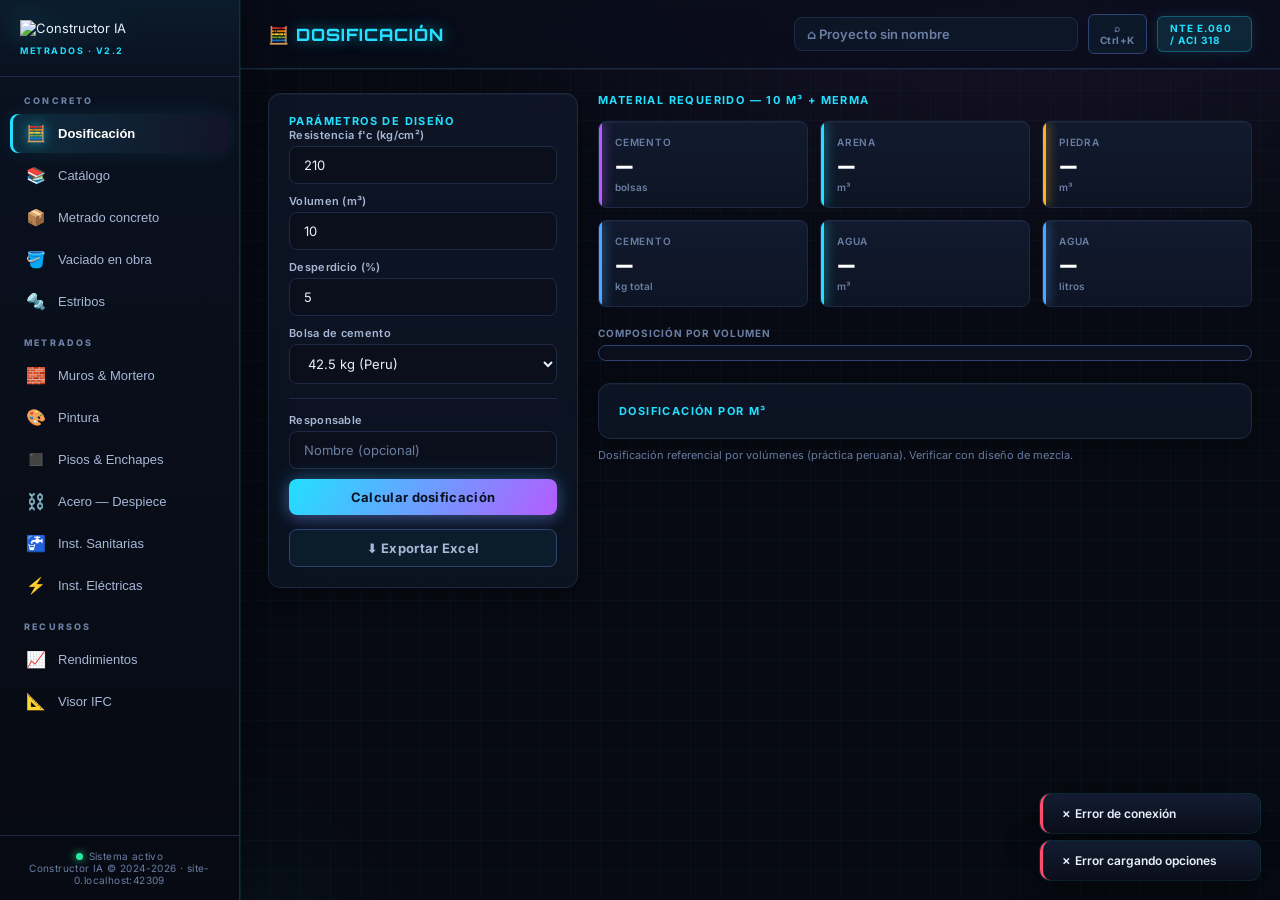
==== web_app/templates/index.html @ 7e5cc639 "Corrige excavacion y estribos: los dos errores numericos mas grandes Auditoria de las secciones cont" ====
<!doctype html>
<html lang="es">
<head>
<meta charset="utf-8">
<meta name="viewport" content="width=device-width,initial-scale=1">
<title>Metrados · Constructor IA</title>
<link rel="icon" type="image/png" href="/static/brand/logo-mark.png">
<link rel="preconnect" href="https://fonts.googleapis.com">
<link rel="preconnect" href="https://fonts.gstatic.com" crossorigin>
<link href="https://fonts.googleapis.com/css2?family=Inter:wght@400;500;600;700;800;900&family=Orbitron:wght@600;700;800;900&family=Rajdhani:wght@600;700&display=swap" rel="stylesheet">
<style>
*,*::before,*::after{box-sizing:border-box;margin:0;padding:0}
:root{
  --bg:#070A12;--bg2:#0B0F1C;--bg3:#111827;--bg4:#182135;
  --surface:#0D1424;--surface2:#111A2E;--surface3:#182339;
  --border:#1E2A45;--border2:#2E4470;
  --text:#E9F0FB;--text2:#A7B8D6;--text3:#6B7EA3;
  --violet:#B45CFF;--violet2:#CE93FF;--violet-dim:rgba(180,92,255,.12);
  --cyan:#22E0FF;--cyan-dim:rgba(34,224,255,.12);
  --amber:#FFB020;--amber-dim:rgba(255,176,32,.12);
  --blue:#4DA6FF;--blue-dim:rgba(77,166,255,.12);
  --red:#FF4D6D;--red-dim:rgba(255,77,109,.12);
  --green:#2BE8A0;--green-dim:rgba(43,232,160,.12);
  --orange:#FF8A3D;--orange-dim:rgba(255,138,61,.12);
  --neon:0 0 18px rgba(34,224,255,.35);
  --glow:0 0 40px rgba(180,92,255,.15);
  --radius:12px;--radius-sm:8px;
  --tech:'Orbitron','Rajdhani','Inter',sans-serif;
  font-family:'Inter',system-ui,-apple-system,sans-serif;font-size:13px;
}
html{scroll-behavior:smooth}
body{
  background:
    linear-gradient(rgba(34,224,255,.028) 1px,transparent 1px) 0 0/30px 30px,
    linear-gradient(90deg,rgba(34,224,255,.028) 1px,transparent 1px) 0 0/30px 30px,
    radial-gradient(1200px 620px at 82% -12%,rgba(180,92,255,.13),transparent 60%),
    radial-gradient(1000px 560px at -12% 112%,rgba(34,224,255,.10),transparent 60%),
    #070A12;
  color:var(--text);min-height:100vh;overflow-x:hidden;
}

/* ── App shell ─── */
.app{display:flex;min-height:100vh}

/* ── Sidebar ─── */
.sidebar{
  width:240px;background:linear-gradient(180deg,#0A1120 0%,#070A12 100%);
  border-right:1px solid var(--border);
  box-shadow:1px 0 0 rgba(34,224,255,.08), 8px 0 40px rgba(0,0,0,.4);
  display:flex;flex-direction:column;position:fixed;top:0;left:0;bottom:0;z-index:50;
  transition:transform .3s;
}
.sidebar .brand{
  padding:20px;border-bottom:1px solid var(--border);
  background:linear-gradient(180deg,rgba(34,224,255,.05),transparent);
}
.sidebar .brand-logo{
  width:100%;max-width:196px;display:block;margin-bottom:9px;
  filter:drop-shadow(0 0 14px rgba(34,224,255,.35));
}
.sidebar .brand p{font-size:9px;color:var(--cyan);margin-top:2px;letter-spacing:1.5px;text-transform:uppercase;font-weight:700}
.sidebar nav{flex:1;padding:14px 10px;display:flex;flex-direction:column;gap:3px;overflow-y:auto}
.sidebar nav button{
  display:flex;align-items:center;gap:10px;width:100%;padding:10px 14px;
  border:none;background:none;border-radius:var(--radius-sm);cursor:pointer;
  font-size:13px;font-weight:500;color:var(--text2);text-align:left;
  transition:all .18s ease;position:relative;
}
.sidebar nav button .ico{font-size:16px;width:24px;text-align:center;flex-shrink:0}
.sidebar nav button:hover{background:rgba(34,224,255,.06);color:var(--text)}
.sidebar nav button.active{
  background:linear-gradient(90deg,rgba(34,224,255,.14),rgba(180,92,255,.05));
  color:#fff;font-weight:700;
  box-shadow:inset 3px 0 0 var(--cyan), 0 0 22px rgba(34,224,255,.10);
}
.sidebar nav button.active .ico{filter:drop-shadow(0 0 6px rgba(34,224,255,.8))}
.sidebar .sb-foot{
  padding:14px 16px;border-top:1px solid var(--border);
  font-size:10px;color:var(--text3);text-align:center;letter-spacing:.4px;
}

/* ── Mobile hamburger ─── */
.hamburger{
  display:none;position:fixed;top:12px;left:12px;z-index:60;
  width:40px;height:40px;border-radius:10px;background:var(--surface2);
  border:1px solid var(--border2);cursor:pointer;
  align-items:center;justify-content:center;font-size:18px;color:var(--cyan);
  box-shadow:0 0 14px rgba(34,224,255,.2);
}
.overlay{display:none;position:fixed;inset:0;background:rgba(3,6,14,.6);z-index:45}
@media(max-width:860px){
  .sidebar{transform:translateX(-100%)}
  .sidebar.open{transform:translateX(0)}
  .hamburger{display:flex}
  .overlay.open{display:block}
  .content{margin-left:0!important}
}

/* ── Content area ─── */
.content{margin-left:240px;flex:1;min-height:100vh}
.topbar{
  position:sticky;top:0;z-index:40;
  background:rgba(9,13,24,.72);backdrop-filter:blur(18px) saturate(160%);
  border-bottom:1px solid var(--border);
  box-shadow:0 1px 0 rgba(34,224,255,.08);
  padding:14px 28px;display:flex;align-items:center;justify-content:space-between;
}
.topbar h1{font-family:var(--tech);font-size:17px;font-weight:800;letter-spacing:1px;color:#fff;text-transform:uppercase}
.topbar h1 span{color:var(--cyan);text-shadow:0 0 14px rgba(34,224,255,.5)}
.topbar .tag{
  font-size:10px;background:var(--cyan-dim);
  color:var(--cyan);border:1px solid rgba(34,224,255,.3);
  padding:5px 12px;border-radius:6px;font-weight:700;letter-spacing:1px;text-transform:uppercase;
  box-shadow:0 0 14px rgba(34,224,255,.12);
}
.page{padding:24px 28px;max-width:1320px}
@media(max-width:860px){.page{padding:16px 14px}.topbar{padding:14px 16px 14px 56px}}

/* ── Tab panels ─── */
.panel{display:none;animation:fadeIn .25s ease}
.panel.active{display:block}
@keyframes fadeIn{from{opacity:0;transform:translateY(6px)}to{opacity:1;transform:none}}

/* ── Cards ─── */
.card{
  background:linear-gradient(180deg,rgba(19,29,51,.55),rgba(13,20,36,.8));
  border:1px solid var(--border);
  border-radius:var(--radius);padding:20px;
  transition:border-color .25s,box-shadow .25s,transform .2s;
  position:relative;backdrop-filter:blur(6px);
  box-shadow:0 2px 22px rgba(0,0,0,.35),inset 0 1px 0 rgba(255,255,255,.03);
}
.card:hover{border-color:var(--border2);box-shadow:0 6px 30px rgba(0,0,0,.45),0 0 0 1px rgba(34,224,255,.14),0 0 34px rgba(34,224,255,.06)}
.card+.card{margin-top:14px}
.card-head{
  display:flex;align-items:center;justify-content:space-between;
  margin-bottom:14px;
}
.card-title{font-size:11px;font-weight:700;color:var(--cyan);letter-spacing:1.4px;text-transform:uppercase}
.mini-lbl{font-size:10px;font-weight:700;color:var(--text3);letter-spacing:1px;text-transform:uppercase;margin-bottom:6px}
/* ── Catálogo ── */
.cat-group-title{font-family:var(--tech);font-size:12px;font-weight:700;color:var(--violet2);text-transform:uppercase;letter-spacing:1.5px;margin:22px 0 10px;padding-bottom:7px;border-bottom:1px solid var(--border)}
.cat-row{display:grid;grid-template-columns:repeat(auto-fill,minmax(158px,1fr));gap:12px}
.cat-card{background:var(--surface2);border:1px solid var(--border);border-radius:var(--radius-sm);padding:8px;cursor:pointer;transition:border-color .18s,box-shadow .18s,transform .18s}
.cat-card:hover{border-color:var(--cyan);box-shadow:0 0 0 1px rgba(34,224,255,.3),0 8px 24px rgba(34,224,255,.12);transform:translateY(-3px)}
.cat-cv{width:100%;aspect-ratio:200/150;background:#EDF3FC;border:1px solid var(--border2);border-radius:6px;display:block}
.cat-name{font-size:11px;font-weight:700;color:var(--text);text-align:center;margin-top:7px;line-height:1.3}
.card-accent{border-left:3px solid var(--cyan);padding-left:22px}
/* ── Galería de ladrillos ── */
.brick-card{background:var(--surface2);border:1px solid var(--border);border-radius:var(--radius-sm);padding:10px;text-align:center;transition:border-color .18s,box-shadow .18s,transform .18s}
.brick-card:hover{border-color:var(--amber);box-shadow:0 0 0 1px rgba(255,176,32,.3),0 8px 22px rgba(255,176,32,.12);transform:translateY(-3px)}
.brick-img{background:radial-gradient(circle at 50% 38%,#12203C,#0A1120);border:1px solid var(--border2);border-radius:6px;padding:10px}
.brick-n{font-size:12px;font-weight:700;color:var(--text);margin-top:9px;line-height:1.25}
.brick-d{font-family:var(--tech);font-size:11px;color:var(--cyan);margin-top:3px;letter-spacing:.5px}
.brick-u{font-size:10px;color:var(--text3);margin-top:3px;text-transform:uppercase;letter-spacing:.6px}

/* ── Grid ─── */
.g{display:grid;gap:12px}
.g2{grid-template-columns:repeat(2,1fr)}
.g3{grid-template-columns:repeat(3,1fr)}
.g4{grid-template-columns:repeat(4,1fr)}
.g5{grid-template-columns:repeat(5,1fr)}
@media(max-width:700px){.g2,.g3,.g4,.g5{grid-template-columns:1fr}}
@media(min-width:701px) and (max-width:1000px){.g3,.g4,.g5{grid-template-columns:repeat(2,1fr)}}

/* ── Cols ─── */
.cols{display:flex;gap:20px;align-items:flex-start}
.col-side{width:310px;flex-shrink:0}
.col-main{flex:1;min-width:0}
@media(max-width:860px){.cols{flex-direction:column}.col-side{width:100%}}

/* ── Metric tile ─── */
.metric{
  background:linear-gradient(180deg,var(--surface2),var(--surface));
  border:1px solid var(--border);
  border-radius:var(--radius-sm);padding:14px 16px;
  position:relative;overflow:hidden;transition:transform .15s,box-shadow .2s;
  box-shadow:inset 0 1px 0 rgba(255,255,255,.03);
}
.metric:hover{transform:translateY(-1px);box-shadow:0 6px 18px rgba(0,0,0,.35),0 0 0 1px rgba(34,224,255,.14)}
.metric::before{
  content:'';position:absolute;top:0;left:0;bottom:0;width:3px;
  background:var(--violet);box-shadow:0 0 12px var(--violet);
}
.metric.cy::before{background:var(--cyan);box-shadow:0 0 12px var(--cyan)}
.metric.am::before{background:var(--amber);box-shadow:0 0 12px var(--amber)}
.metric.bl::before{background:var(--blue);box-shadow:0 0 12px var(--blue)}
.metric.gn::before{background:var(--green);box-shadow:0 0 12px var(--green)}
.metric.rd::before{background:var(--red);box-shadow:0 0 12px var(--red)}
.metric.or::before{background:var(--orange);box-shadow:0 0 12px var(--orange)}
.metric-lbl{font-size:10px;color:var(--text3);font-weight:600;margin-bottom:6px;text-transform:uppercase;letter-spacing:.8px}
.metric-val{font-family:var(--tech);font-size:23px;font-weight:700;color:#fff;line-height:1;letter-spacing:.5px}
.metric-unit{font-size:10px;color:var(--text3);margin-top:4px;font-weight:600}

/* ── Forms ─── */
label{display:block;font-size:11px;color:var(--text2);margin-bottom:4px;font-weight:600;letter-spacing:.3px}
input[type=number],input[type=text],select{
  width:100%;padding:10px 14px;
  background:var(--bg2);border:1px solid var(--border);border-radius:var(--radius-sm);
  color:var(--text);font-size:13px;font-family:inherit;outline:none;
  transition:border-color .2s,box-shadow .2s;
}
input:focus,select:focus{border-color:var(--cyan);box-shadow:0 0 0 3px var(--cyan-dim),0 0 18px rgba(34,224,255,.12)}
input::placeholder{color:var(--text3)}
select{cursor:pointer}
select option{background:#0B0F1C;color:var(--text)}
.frow{margin-bottom:10px}
.hr{border:none;border-top:1px solid var(--border);margin:14px 0}

/* ── Buttons ─── */
.btn{
  display:inline-flex;align-items:center;justify-content:center;gap:7px;
  padding:10px 18px;border-radius:var(--radius-sm);font-size:13px;font-weight:700;
  font-family:inherit;cursor:pointer;border:none;transition:all .2s;letter-spacing:.3px;
}
.btn-v{background:linear-gradient(120deg,#22E0FF 0%,#B45CFF 100%);color:#08111F;box-shadow:0 0 20px rgba(34,224,255,.3),0 4px 14px rgba(180,92,255,.25)}
.btn-v:hover{transform:translateY(-1px);box-shadow:0 0 28px rgba(34,224,255,.5),0 6px 20px rgba(180,92,255,.4)}
.btn-v:active{transform:translateY(0)}
.btn-o{background:rgba(34,224,255,.05);color:var(--text2);border:1px solid var(--border2)}
.btn-o:hover{border-color:var(--cyan);color:var(--cyan);box-shadow:0 0 16px rgba(34,224,255,.18)}
.btn-g{background:linear-gradient(120deg,#2BE8A0 0%,#12B37A 100%);color:#04120C;box-shadow:0 0 18px rgba(43,232,160,.28)}
.btn-cy{background:linear-gradient(120deg,#22E0FF 0%,#1699C4 100%);color:#04121A;box-shadow:0 0 18px rgba(34,224,255,.3)}
.btn-cy:hover{transform:translateY(-1px);box-shadow:0 0 26px rgba(34,224,255,.5)}
.btn-fw{width:100%}
.btn-sm{padding:7px 14px;font-size:12px}

/* ── Table ─── */
table{width:100%;border-collapse:separate;border-spacing:0}
th{
  background:linear-gradient(180deg,rgba(34,224,255,.08),rgba(34,224,255,.02));
  color:var(--cyan);padding:10px 14px;text-align:left;
  font-size:10px;font-weight:700;letter-spacing:1px;text-transform:uppercase;
  border-bottom:1px solid rgba(34,224,255,.28);
}
th:first-child{border-radius:var(--radius-sm) 0 0 0}
th:last-child{border-radius:0 var(--radius-sm) 0 0}
td{padding:9px 14px;border-bottom:1px solid var(--border);font-size:13px;color:var(--text2)}
tr:hover td{background:rgba(34,224,255,.05)}
tr:nth-child(even) td{background:rgba(255,255,255,.015)}
tr:nth-child(even):hover td{background:rgba(34,224,255,.06)}
td.n{text-align:right;font-variant-numeric:tabular-nums;font-weight:700;color:var(--text)}

/* ── Hero total ─── */
.hero{
  background:linear-gradient(120deg,#141B3A 0%,#3A1E7A 45%,#0E3A55 100%);
  border:1px solid rgba(34,224,255,.25);
  border-radius:var(--radius);padding:22px 26px;color:#fff;
  box-shadow:0 0 40px rgba(34,224,255,.12),0 8px 30px rgba(0,0,0,.4);
  position:relative;overflow:hidden;
}
.hero::before{
  content:'';position:absolute;inset:0;
  background:
    linear-gradient(rgba(34,224,255,.05) 1px,transparent 1px) 0 0/22px 22px,
    linear-gradient(90deg,rgba(34,224,255,.05) 1px,transparent 1px) 0 0/22px 22px;
  pointer-events:none;
}
.hero::after{
  content:'';position:absolute;top:-40%;right:-8%;width:200px;height:200px;
  background:radial-gradient(circle,rgba(34,224,255,.22),transparent 60%);
  border-radius:50%;
}
.hero-lbl{font-size:11px;color:var(--cyan);font-weight:700;text-transform:uppercase;letter-spacing:1.2px}
.hero-val{font-family:var(--tech);font-size:30px;font-weight:800;margin-top:6px;letter-spacing:.5px;text-shadow:0 0 20px rgba(34,224,255,.4)}
.hero-sub{font-size:12px;opacity:.7;margin-top:4px;font-weight:500}

/* ── IFC ─── */
#ifc-drop{
  border:2px dashed var(--border2);border-radius:var(--radius);
  background:rgba(34,224,255,.03);text-align:center;padding:48px 24px;
  cursor:pointer;transition:all .25s;color:var(--text3);
}
#ifc-drop:hover,#ifc-drop.drag-over{border-color:var(--cyan);background:var(--cyan-dim);color:var(--cyan);box-shadow:inset 0 0 30px rgba(34,224,255,.08)}
#ifc-drop input{display:none}
#ifc-wrap{
  position:relative;background:#0A1120;border-radius:var(--radius);overflow:hidden;
  height:520px;display:none;border:1px solid var(--border2);box-shadow:inset 0 0 60px rgba(34,224,255,.05)}
#ifc-wrap canvas{width:100%!important;height:100%!important;display:block}
#ifc-bar{position:absolute;bottom:0;left:0;right:0;height:3px;background:var(--border)}
#ifc-bar-fill{height:100%;background:var(--cyan);box-shadow:0 0 12px var(--cyan);width:0;transition:width .3s}
#ifc-hud{
  position:absolute;top:12px;left:12px;background:rgba(9,13,24,.85);
  color:var(--cyan);font-size:11px;border-radius:var(--radius-sm);
  padding:7px 14px;backdrop-filter:blur(8px);border:1px solid var(--border2);
  display:none;font-weight:600;
}

/* ── 3D Viewer ─── */
#v3d{
  position:relative;background:#0A1120;border-radius:var(--radius-sm);overflow:hidden;
  height:280px;border:1px solid var(--border2);box-shadow:inset 0 0 50px rgba(34,224,255,.05);
}
#v3d canvas{width:100%!important;height:100%!important;display:block}
#v3d .v3d-msg{
  position:absolute;inset:0;display:flex;align-items:center;justify-content:center;
  color:var(--cyan);font-size:12px;font-weight:600;letter-spacing:.5px;
  background:rgba(10,17,32,.8);backdrop-filter:blur(4px);
}

/* ── Stirrup diagram ─── */
#est-cv{display:block;width:100%;border-radius:var(--radius-sm);background:#EDF3FC;border:1px solid var(--border2)}

/* ── Toast ─── */
#toasts{position:fixed;bottom:20px;right:20px;z-index:999;display:flex;flex-direction:column;gap:8px;pointer-events:none}
.toast{
  background:linear-gradient(180deg,rgba(19,29,51,.96),rgba(11,15,28,.98));
  backdrop-filter:blur(12px);
  color:var(--text);border-radius:10px;padding:12px 18px;
  font-size:12px;font-weight:600;box-shadow:0 8px 32px rgba(0,0,0,.5),0 0 0 1px rgba(34,224,255,.18);
  display:flex;align-items:center;gap:8px;min-width:220px;max-width:360px;
  border-left:3px solid var(--cyan);pointer-events:auto;
  animation:toastIn .3s cubic-bezier(.34,1.56,.64,1);
}
.toast.err{border-left-color:var(--red)}
@keyframes toastIn{from{opacity:0;transform:translateY(16px) scale(.92)}to{opacity:1;transform:none}}

/* ── Misc ─── */
.mt{margin-top:14px}
.mt2{margin-top:20px}
.note{font-size:11px;color:var(--text3);line-height:1.6;margin-top:8px}
.tag{display:inline-block;padding:3px 9px;border-radius:6px;font-size:10px;font-weight:700;letter-spacing:.3px}
.tag-v{background:var(--violet-dim);color:var(--violet2)}
.tag-c{background:var(--cyan-dim);color:var(--cyan)}
.del-btn{background:none;border:none;cursor:pointer;color:var(--red);font-size:14px;padding:2px 6px;border-radius:5px}
.del-btn:hover{background:var(--red-dim)}

/* ── PRO v3 ─────────────────────────────── */
::selection{background:rgba(34,224,255,.35);color:#fff}
::-webkit-scrollbar{width:10px;height:10px}
::-webkit-scrollbar-track{background:#0A0F1C}
::-webkit-scrollbar-thumb{background:#1E2A45;border-radius:6px;border:2px solid #0A0F1C}
::-webkit-scrollbar-thumb:hover{background:#2E4470}
.top-right{display:flex;align-items:center;gap:10px}
.proj-input{width:200px;background:rgba(34,224,255,.04)!important;border:1px solid var(--border)!important;font-weight:600;padding:8px 12px!important}
.kbd-hint{background:rgba(34,224,255,.05);border:1px solid var(--border2);color:var(--text3);font-size:10px;font-weight:700;padding:7px 11px;border-radius:6px;cursor:pointer;letter-spacing:.5px;font-family:inherit;transition:all .15s}
.kbd-hint:hover{color:var(--cyan);border-color:var(--cyan);box-shadow:0 0 12px rgba(34,224,255,.2)}
@media(max-width:860px){.proj-input,.kbd-hint{display:none}}
.led{display:inline-block;width:7px;height:7px;border-radius:50%;background:var(--green);box-shadow:0 0 9px var(--green);margin-right:6px;animation:ledp 2.2s infinite}
.nav-g{font-size:9px;font-weight:800;letter-spacing:2.2px;color:var(--text3);text-transform:uppercase;padding:13px 14px 5px;user-select:none}
.nav-g:first-child{padding-top:4px}
.ren-chips{display:flex;gap:7px;flex-wrap:wrap;margin:10px 0}
.chip{padding:5px 12px;border-radius:99px;border:1px solid var(--border2);background:rgba(34,224,255,.04);color:var(--text2);font-size:11px;font-weight:700;cursor:pointer;transition:all .15s}
.chip:hover{border-color:var(--cyan);color:var(--cyan)}
.chip.on{background:var(--cyan-dim);border-color:var(--cyan);color:var(--cyan);box-shadow:0 0 12px rgba(34,224,255,.15)}
.ace-tbl input,.ace-tbl select{padding:6px 8px!important;font-size:12px}
.ace-tbl td{padding:5px 6px}
@keyframes ledp{0%,100%{opacity:1}50%{opacity:.3}}
.row-act{display:flex;gap:1px;justify-content:flex-end}
.act-btn{background:none;border:none;cursor:pointer;font-size:12px;color:var(--text3);padding:2px 6px;border-radius:5px;font-family:inherit}
.act-btn:hover{color:var(--cyan);background:var(--cyan-dim)}
.act-btn.danger:hover{color:var(--red);background:var(--red-dim)}
.mixbar{display:flex;height:16px;border-radius:8px;overflow:hidden;border:1px solid var(--border2);background:var(--bg2)}
.mixbar>div{transition:width .9s cubic-bezier(.4,0,.2,1);box-shadow:inset 0 -6px 12px rgba(0,0,0,.25)}
.mixleg{display:flex;gap:16px;margin-top:8px;font-size:10px;color:var(--text3);flex-wrap:wrap}
.mixleg b{color:var(--text)}
.mixleg .sw{display:inline-block;width:9px;height:9px;border-radius:2px;margin-right:5px;vertical-align:-1px}
/* palette + modal */
.pal-bg{display:none;position:fixed;inset:0;background:rgba(3,6,14,.68);backdrop-filter:blur(7px);z-index:1000}
.pal-bg.open{display:block}
.pal{width:min(560px,92vw);margin:13vh auto 0;background:linear-gradient(180deg,#101A30,#0B0F1C);border:1px solid rgba(34,224,255,.35);border-radius:14px;box-shadow:0 0 70px rgba(34,224,255,.2),0 30px 80px rgba(0,0,0,.65);overflow:hidden;animation:palIn .18s ease}
@keyframes palIn{from{opacity:0;transform:translateY(-10px) scale(.98)}to{opacity:1;transform:none}}
.pal input{border:none!important;background:transparent!important;padding:16px 18px!important;font-size:14px;box-shadow:none!important;border-bottom:1px solid var(--border)!important;border-radius:0!important}
#pal-list{max-height:46vh;overflow-y:auto;padding:8px}
.pal-it{display:flex;align-items:center;gap:11px;padding:9px 13px;border-radius:8px;cursor:pointer;font-size:13px;color:var(--text2)}
.pal-it .pi{width:20px;text-align:center;flex-shrink:0}
.pal-it small{margin-left:auto;color:var(--text3);font-size:9px;text-transform:uppercase;letter-spacing:1px}
.pal-it.sel,.pal-it:hover{background:rgba(34,224,255,.11);color:#fff}
.modal-box{width:min(400px,90vw);margin:27vh auto 0;background:linear-gradient(180deg,#101A30,#0B0F1C);border:1px solid rgba(255,77,109,.4);border-radius:14px;padding:22px;box-shadow:0 0 50px rgba(255,77,109,.12),0 30px 80px rgba(0,0,0,.65);animation:palIn .18s ease}
/* 3D fullscreen */
#v3d.fs{position:fixed;inset:22px;z-index:990;height:auto!important;box-shadow:0 0 100px rgba(34,224,255,.28),0 0 0 100vmax rgba(3,6,14,.72)}
#v3d-close{display:none;position:absolute;top:12px;right:12px;z-index:5;background:rgba(9,13,24,.88);border:1px solid var(--border2);color:var(--cyan);width:34px;height:34px;border-radius:8px;cursor:pointer;font-size:14px}
#v3d-close:hover{border-color:var(--cyan);box-shadow:0 0 14px rgba(34,224,255,.3)}
#v3d.fs #v3d-close{display:block}
/* slider vista explosionada */
#v3d-expl{display:none;position:absolute;bottom:12px;left:50%;transform:translateX(-50%);z-index:5;
  align-items:center;gap:10px;background:rgba(8,14,26,.88);border:1px solid rgba(34,224,255,.35);
  border-radius:99px;padding:7px 16px;backdrop-filter:blur(8px);box-shadow:0 0 20px rgba(34,224,255,.12)}
#v3d.has-expl #v3d-expl{display:flex}
#v3d-expl span{font-size:10px;font-weight:700;color:var(--cyan);letter-spacing:.8px;text-transform:uppercase;white-space:nowrap}
#v3d-expl input[type=range]{width:150px;accent-color:#22E0FF;padding:0!important;background:transparent!important;border:none!important;box-shadow:none!important}
</style>
</head>
<body>
<div class="app">

<!-- ── Sidebar ─── -->
<aside class="sidebar" id="sidebar">
  <div class="brand">
    <img class="brand-logo" src="/static/brand/logo-full.png" alt="Constructor IA">
    <p>Metrados · v2.2</p>
  </div>
  <nav id="nav">
    <div class="nav-g">Concreto</div>
    <button class="active" data-tab="dos"><span class="ico">🧮</span>Dosificación</button>
    <button data-tab="cat"><span class="ico">📚</span>Catálogo</button>
    <button data-tab="met"><span class="ico">📦</span>Metrado concreto</button>
    <button data-tab="obra"><span class="ico">🪣</span>Vaciado en obra</button>
    <button data-tab="est"><span class="ico">🔩</span>Estribos</button>
    <div class="nav-g">Metrados</div>
    <button data-tab="mort"><span class="ico">🧱</span>Muros &amp; Mortero</button>
    <button data-tab="pin"><span class="ico">🎨</span>Pintura</button>
    <button data-tab="pis"><span class="ico">◼️</span>Pisos &amp; Enchapes</button>
    <button data-tab="ace"><span class="ico">⛓️</span>Acero — Despiece</button>
    <button data-tab="san"><span class="ico">🚰</span>Inst. Sanitarias</button>
    <button data-tab="ele"><span class="ico">⚡</span>Inst. Eléctricas</button>
    <div class="nav-g">Recursos</div>
    <button data-tab="ren"><span class="ico">📈</span>Rendimientos</button>
    <button data-tab="ifc"><span class="ico">📐</span>Visor IFC</button>
  </nav>
  <div class="sb-foot"><span class="led"></span>Sistema activo<br>Constructor IA &copy; 2024-2026 &middot; <span id="sb-host">&mdash;</span></div>
</aside>

<div class="overlay" id="overlay" onclick="toggleSidebar()"></div>
<button class="hamburger" id="hamburger" onclick="toggleSidebar()">☰</button>

<!-- ── Content ─── -->
<div class="content">
<div class="topbar">
  <h1>🧮 <span>Dosificación</span></h1>
  <div class="top-right">
    <input type="text" id="proj-name" class="proj-input" placeholder="⌂ Proyecto sin nombre" oninput="saveState()">
    <button class="kbd-hint" onclick="openPalette()" title="Búsqueda rápida (Ctrl+K)">⌕ Ctrl+K</button>
    <div class="tag tag-v" id="top-tag">NTE E.060 / ACI 318</div>
  </div>
</div>

<div class="page">

<!-- ═══ DOSIFICACIÓN ═══ -->
<div class="panel active" id="tab-dos">
<div class="cols">
  <div class="col-side">
    <div class="card">
      <div class="card-title">Parámetros de diseño</div>
      <div class="frow"><label>Resistencia f'c (kg/cm²)</label><input type="number" id="fc" value="210" min="100" max="400" step="5"></div>
      <div class="frow"><label>Volumen (m³)</label><input type="number" id="vol" value="10" min="0.01" step="1"></div>
      <div class="frow"><label>Desperdicio (%)</label><input type="number" id="desp" value="5" min="0" max="50" step="0.5"></div>
      <div class="frow"><label>Bolsa de cemento</label>
        <select id="bolsa"><option value="42.5">42.5 kg (Peru)</option><option value="50">50 kg</option><option value="40">40 kg</option><option value="25">25 kg</option></select>
      </div>
      <div class="hr"></div>
      <div class="frow"><label>Responsable</label><input type="text" id="resp" placeholder="Nombre (opcional)"></div>
      <button class="btn btn-v btn-fw" onclick="dosificar()">Calcular dosificación</button>
      <button class="btn btn-o btn-fw mt" onclick="exportarExcel()">⬇ Exportar Excel</button>
    </div>
  </div>
  <div class="col-main">
    <div class="card-title">Material requerido — <span id="r-vol-lbl">10</span> m³ + merma</div>
    <div class="g g3 mt">
      <div class="metric"><div class="metric-lbl">Cemento</div><div class="metric-val" id="r-cem">—</div><div class="metric-unit">bolsas</div></div>
      <div class="metric cy"><div class="metric-lbl">Arena</div><div class="metric-val" id="r-are">—</div><div class="metric-unit">m³</div></div>
      <div class="metric am"><div class="metric-lbl">Piedra</div><div class="metric-val" id="r-pie">—</div><div class="metric-unit">m³</div></div>
      <div class="metric bl"><div class="metric-lbl">Cemento</div><div class="metric-val" id="r-cemkg">—</div><div class="metric-unit">kg total</div></div>
      <div class="metric cy"><div class="metric-lbl">Agua</div><div class="metric-val" id="r-agu">—</div><div class="metric-unit">m³</div></div>
      <div class="metric bl"><div class="metric-lbl">Agua</div><div class="metric-val" id="r-lit">—</div><div class="metric-unit">litros</div></div>
    </div>
    <div class="mt2">
      <div class="mini-lbl">Composición por volumen</div>
      <div class="mixbar" id="mixbar"></div>
      <div class="mixleg" id="mixleg"></div>
    </div>
    <div class="mt">
      <div class="card">
        <div class="card-title">Dosificación por m³</div>
        <table><tbody id="tbl-dos"></tbody></table>
      </div>
    </div>
    <p class="note mt">Dosificación referencial por volúmenes (práctica peruana). Verificar con diseño de mezcla.</p>
  </div>
</div>
</div>

<!-- ═══ CATÁLOGO ═══ -->
<div class="panel" id="tab-cat">
  <div class="card">
    <div class="card-head">
      <div>
        <div class="card-title">Catálogo de elementos estructurales</div>
        <p class="note" style="margin-top:6px">Explora los elementos y su sección. Haz clic en uno para ver su vista 3D y hacer su metrado.</p>
      </div>
      <input type="text" id="cat-search" placeholder="Buscar elemento…" oninput="filterCatalog()" style="width:200px">
    </div>
    <div id="cat-grid" class="mt2"></div>
  </div>
</div>

<!-- ═══ METRADO ═══ -->
<div class="panel" id="tab-met">
<div class="cols">
  <div class="col-side">
    <div class="card">
      <div class="card-title">Nuevo elemento</div>
      <div class="frow"><label>Tipo de elemento</label><select id="met-tipo" onchange="metTipoChange()"></select></div>
      <div id="met-campos" class="g g2"></div>
      <div class="frow mt"><label>Cantidad</label><input type="number" id="met-cant" value="1" min="1" step="1"></div>
      <button class="btn btn-v btn-fw mt" onclick="metAgregar()">+ Agregar elemento</button>
      <p class="note" id="met-ayuda">—</p>
    </div>
  </div>
  <div class="col-main">
    <div class="card">
      <div class="card-head">
        <div class="card-title">Elemento estructural</div>
        <button class="btn btn-o btn-sm" onclick="toggle3d()" id="btn-3d">Ocultar 3D</button>
      </div>
      <div class="g g2">
        <div>
          <div class="mini-lbl" style="display:flex;justify-content:space-between;align-items:center">Vista 3D — elemento real
            <button class="act-btn" style="font-size:11px" onclick="toggleV3dFs()" title="Pantalla completa">⛶ Expandir</button>
          </div>
          <div id="v3d" style="height:300px"><canvas id="v3d-canvas"></canvas><div class="v3d-msg" id="v3d-msg">Selecciona un elemento</div><button id="v3d-close" onclick="toggleV3dFs()">✕</button>
            <div id="v3d-expl"><span>🧩 Explosionar</span><input type="range" min="0" max="100" value="0" oninput="v3dExpl(+this.value)"></div>
          </div>
        </div>
        <div>
          <div class="mini-lbl">Corte de sección</div>
          <canvas id="met-2d" width="280" height="200" style="width:100%;aspect-ratio:340/250;background:#EDF3FC;border:1px solid var(--border2);border-radius:var(--radius-sm);box-shadow:0 0 16px rgba(34,224,255,.08)"></canvas>
        </div>
      </div>
    </div>
  </div>
</div>
<div class="cols mt">
  <div class="col-main">
    <div class="card">
      <div class="card-head">
        <div class="card-title">Elementos agregados</div>
        <button class="btn btn-o btn-sm" onclick="metLimpiar()">Limpiar</button>
      </div>
      <div style="overflow-x:auto">
      <table>
        <thead><tr><th>#</th><th>Elemento</th><th>Dimensiones</th><th>Cant.</th><th style="text-align:right">Vol. m³</th><th style="text-align:right">Encof. m²</th><th style="text-align:right">Excav. m³</th><th></th></tr></thead>
        <tbody id="met-tbl"></tbody>
      </table>
      </div>
      <p id="met-empty" class="note" style="text-align:center;padding:20px 0">Agrega elementos desde el panel izquierdo</p>
    </div>
  </div>
  <div class="col-side">
    <div id="met-acero-section" style="display:none">
      <div class="hero">
        <div class="hero-lbl">Volumen total de concreto</div>
        <div class="hero-val" id="met-total-vol">0 m³</div>
        <div class="hero-sub" id="met-total-n">0 elementos</div>
        <button class="btn mt" style="background:rgba(255,255,255,.15);color:#fff;border:1px solid rgba(255,255,255,.25)" onclick="metUsarVol()">Usar en dosificación →</button>
      </div>
      <div class="card mt">
        <div class="card-title">Resumen de obra</div>
        <div class="g g3 mt">
          <div class="metric bl"><div class="metric-lbl">Encofrado</div><div class="metric-val" id="met-encof-m2">0</div><div class="metric-unit">m²</div></div>
          <div class="metric or"><div class="metric-lbl">Excavación</div><div class="metric-val" id="met-excav-m3">0</div><div class="metric-unit">m³</div></div>
        </div>
        <div class="g g2 mt">
          <button class="btn btn-o btn-sm" onclick="exportMetradoPDF()">📄 PDF</button>
          <button class="btn btn-o btn-sm" onclick="exportMetradoExcel()">📊 Excel</button>
          <button class="btn btn-o btn-sm" onclick="exportProyecto()">⬆ Guardar .json</button>
          <button class="btn btn-o btn-sm" onclick="$('imp-file').click()">⬇ Abrir .json</button>
        </div>
        <input type="file" id="imp-file" accept=".json,application/json" style="display:none" onchange="importProyecto(this)">
      </div>
    </div>
  </div>
</div>
</div>

<!-- ═══ VACIADO EN OBRA ═══ -->
<div class="panel" id="tab-obra">
<div class="cols">
  <div class="col-side">
    <div class="card">
      <div class="card-title">Datos de campo</div>
      <div class="frow"><label>f'c (kg/cm²)</label><input type="number" id="ob-fc" value="210" step="5"></div>
      <div class="frow"><label>Volumen (m³)</label><input type="number" id="ob-vol" value="10" step="1"></div>
      <div class="frow"><label>Balde</label>
        <select id="ob-balde"><option value="0.018">18 L estándar</option><option value="0.020">20 L</option><option value="0.015">15 L</option><option value="0.012">12 L</option></select>
      </div>
      <div class="frow"><label>Bolsa cemento</label>
        <select id="ob-bolsa"><option value="42.5">42.5 kg</option><option value="50">50 kg</option></select>
      </div>
      <button class="btn btn-v btn-fw mt" onclick="calcObra()">Calcular</button>
    </div>
  </div>
  <div class="col-main">
    <div class="card-title">Por cada bolsa de cemento</div>
    <div class="g g3 mt">
      <div class="metric cy"><div class="metric-lbl">Arena</div><div class="metric-val" id="ob-are">—</div><div class="metric-unit">baldes</div></div>
      <div class="metric am"><div class="metric-lbl">Piedra</div><div class="metric-val" id="ob-pie">—</div><div class="metric-unit">baldes</div></div>
      <div class="metric bl"><div class="metric-lbl">Agua</div><div class="metric-val" id="ob-agu">—</div><div class="metric-unit">litros</div></div>
    </div>
    <div class="g g2 mt">
      <div class="card">
        <div class="card-title">Material a pedir (+5%)</div>
        <div class="g g2 mt">
          <div class="metric"><div class="metric-lbl">Cemento</div><div class="metric-val" id="ob-pcem">—</div><div class="metric-unit">bolsas</div></div>
          <div class="metric cy"><div class="metric-lbl">Arena</div><div class="metric-val" id="ob-pare">—</div><div class="metric-unit">m³</div></div>
          <div class="metric am"><div class="metric-lbl">Piedra</div><div class="metric-val" id="ob-ppie">—</div><div class="metric-unit">m³</div></div>
          <div class="metric bl"><div class="metric-lbl">Agua</div><div class="metric-val" id="ob-pagu">—</div><div class="metric-unit">litros</div></div>
        </div>
      </div>
      <div class="card">
        <div class="card-title">Instrucciones para maestro</div>
        <pre id="ob-palabras" style="white-space:pre-wrap;font-size:12px;color:var(--text2);line-height:1.7;margin-top:8px">—</pre>
      </div>
    </div>
    <div class="card mt">
      <div class="card-title">Recomendaciones</div>
      <div id="ob-recom" style="font-size:12px;line-height:1.8;color:var(--text3);margin-top:8px">—</div>
    </div>
    <div class="card mt">
      <div class="card-title">Tabla de referencia — baldes por bolsa de cemento (CAPECO)</div>
      <div style="overflow-x:auto">
      <table>
        <thead><tr><th>f'c</th><th>Proporción</th><th colspan="2" style="text-align:center">Balde 18L</th><th colspan="2" style="text-align:center">Balde 20L</th></tr>
        <tr><th></th><th></th><th style="text-align:right;font-size:10px">Arena</th><th style="text-align:right;font-size:10px">Piedra</th><th style="text-align:right;font-size:10px">Arena</th><th style="text-align:right;font-size:10px">Piedra</th></tr></thead>
        <tbody id="ob-ref-tbl"></tbody>
      </table>
      </div>
      <p class="note">Valores calculados por conversión pie³ → m³ → baldes. Fuente: CAPECO / ACI.</p>
    </div>
  </div>
</div>
</div>

<!-- ═══ MORTERO ═══ -->
<div class="panel" id="tab-mort">
<!-- Calculators -->
<div class="g g2">
  <div class="card">
    <div class="card-title">🧱 Asentado de muro</div>
    <div class="frow"><label>Área de muro (m²)</label><input type="number" id="m-area" value="12" step="1" oninput="drawMuro2d()"></div>
    <div class="frow"><label>Ladrillo</label><select id="m-lad" onchange="drawMuro2d()"></select></div>
    <div class="frow"><label>Aparejo</label><select id="m-ap" onchange="drawMuro2d()"></select></div>
    <div class="frow"><label>Junta (cm)</label><input type="number" id="m-junta" value="1.5" step="0.5" min="0.5" max="3" oninput="drawMuro2d()"></div>
    <div class="frow"><label>Proporción mortero</label><select id="m-prop"></select></div>
    <button class="btn btn-v btn-fw mt" onclick="calcAsentado()">Calcular asentado</button>
    <div class="hr"></div>
    <div class="g g2" id="m-res" style="display:none">
      <div class="metric am"><div class="metric-lbl">Ladrillos</div><div class="metric-val" id="m-lads">—</div><div class="metric-unit">unidades</div></div>
      <div class="metric or"><div class="metric-lbl">Lad/m²</div><div class="metric-val" id="m-ladm2">—</div><div class="metric-unit">und/m²</div></div>
      <div class="metric"><div class="metric-lbl">Cemento</div><div class="metric-val" id="m-cem">—</div><div class="metric-unit">bolsas</div></div>
      <div class="metric cy"><div class="metric-lbl">Arena</div><div class="metric-val" id="m-are">—</div><div class="metric-unit">m³</div></div>
    </div>
    <p class="note" id="m-det" style="margin-top:10px">Seleccione parámetros y calcule</p>
  </div>
  <div class="card">
    <div class="card-title">🏗️ Tarrajeo / Revoque</div>
    <div class="frow"><label>Área a tarrajear (m²)</label><input type="number" id="t-area" value="20" step="1" oninput="drawTarr2d()"></div>
    <div class="frow"><label>Espesor (cm)</label><input type="number" id="t-esp" value="1.5" step="0.5" min="0.5" max="5" oninput="drawTarr2d()"></div>
    <div class="frow"><label>Caras</label><select id="t-caras" onchange="drawTarr2d()"><option value="1">1 cara</option><option value="2">2 caras</option></select></div>
    <div class="frow"><label>Proporción mortero</label><select id="t-prop"></select></div>
    <button class="btn btn-v btn-fw mt" onclick="calcTarrajeo()">Calcular tarrajeo</button>
    <div class="hr"></div>
    <div class="g g2" id="t-res" style="display:none">
      <div class="metric"><div class="metric-lbl">Cemento</div><div class="metric-val" id="t-cem">—</div><div class="metric-unit">bolsas</div></div>
      <div class="metric cy"><div class="metric-lbl">Arena</div><div class="metric-val" id="t-are">—</div><div class="metric-unit">m³</div></div>
      <div class="metric bl"><div class="metric-lbl">Mortero</div><div class="metric-val" id="t-vol">—</div><div class="metric-unit">m³</div></div>
      <div class="metric gn"><div class="metric-lbl">Rendimiento</div><div class="metric-val" id="t-rend">—</div><div class="metric-unit">m²/bolsa</div></div>
    </div>
    <p class="note" id="t-det" style="margin-top:10px">Seleccione parámetros y calcule</p>
  </div>
</div>

<!-- 2D Diagrams -->
<div class="g g2 mt2">
  <div class="card" style="text-align:center">
    <div class="card-title">Vista 2D — Aparejo de muro</div>
    <canvas id="mort-2d-muro" width="340" height="200" style="width:100%;max-width:340px;border-radius:var(--radius-sm);background:#EDF3FC;border:1px solid var(--border2);margin-top:10px"></canvas>
  </div>
  <div class="card" style="text-align:center">
    <div class="card-title">Vista 2D — Sección de tarrajeo</div>
    <canvas id="mort-2d-tarr" width="340" height="200" style="width:100%;max-width:340px;border-radius:var(--radius-sm);background:#EDF3FC;border:1px solid var(--border2);margin-top:10px"></canvas>
  </div>
</div>

<!-- Reference Tables -->
<div class="g g2 mt2">
  <div class="card">
    <div class="card-title">📋 Proporciones de mortero — Uso típico</div>
    <div style="overflow-x:auto">
    <table>
      <thead><tr><th>Proporción</th><th>Uso típico</th><th style="text-align:right">Bolsas/m³</th><th style="text-align:right">Arena m³/m³</th></tr></thead>
      <tbody>
        <tr><td style="font-weight:800;color:var(--amber)">1 : 3</td><td>Mortero estructural, sobrecimientos, contrazócalos</td><td class="n">11.0</td><td class="n">1.03</td></tr>
        <tr><td style="font-weight:800;color:var(--cyan)">1 : 4</td><td>Asentado de muros portantes, juntas</td><td class="n">8.9</td><td class="n">1.09</td></tr>
        <tr><td style="font-weight:800;color:var(--violet2)">1 : 5</td><td>Tarrajeo exterior, pisos, muros no portantes</td><td class="n">7.4</td><td class="n">1.10</td></tr>
        <tr><td style="font-weight:800;color:var(--text3)">1 : 6</td><td>Tarrajeo interior, acabados finos</td><td class="n">6.2</td><td class="n">1.10</td></tr>
      </tbody>
    </table>
    </div>
    <p class="note">Dosificación en volumen. Bolsa: 42.5 kg = 1 pie³. Fuente: RNE / práctica peruana.</p>
  </div>
  <div class="card">
    <div class="card-title">📐 Rendimiento de tarrajeo (m² por bolsa)</div>
    <div style="overflow-x:auto">
    <table>
      <thead><tr><th>Espesor</th><th style="text-align:right">1:4</th><th style="text-align:right">1:5</th><th style="text-align:right">1:6</th></tr></thead>
      <tbody id="mort-rend-tbl"></tbody>
    </table>
    </div>
    <p class="note">Incluye 10% desperdicio. Una cara. Valores referenciales.</p>
  </div>
</div>

<div class="card mt2">
  <div class="card-title">🧱 Ladrillos por m² de muro (junta 1.5 cm, +5% rotura)</div>
  <div style="overflow-x:auto">
  <table>
    <thead><tr><th>Ladrillo</th><th>Dimensiones (cm)</th><th style="text-align:right">Soga (und/m²)</th><th style="text-align:right">Cabeza (und/m²)</th><th style="text-align:right">Canto (und/m²)</th></tr></thead>
    <tbody id="mort-lad-tbl"></tbody>
  </table>
  </div>
  <p class="note">Soga = cara vista largo×alto. Cabeza = cara vista ancho×alto. Canto = cara vista largo×ancho.</p>
</div>

<div class="card mt2">
  <div class="card-title">🧱 Tipos de ladrillo y bloqueta — referencia visual</div>
  <div id="ladrillo-gallery" class="mt"></div>
  <p class="note">Ilustraciones referenciales. Las dimensiones y N° de huecos varían por fabricante.</p>
</div>
</div>

<!-- ═══ PINTURA ═══ -->
<div class="panel" id="tab-pin">
<div class="cols">
  <div class="col-side">
    <div class="card">
      <div class="card-title">Superficies a pintar</div>
      <div class="frow"><label>Área de muros (m²)</label><input type="number" id="pin-mur" value="120" min="0" step="5" oninput="calcPintura()"></div>
      <div class="frow"><label>Área de cielorraso (m²)</label><input type="number" id="pin-cie" value="35" min="0" step="5" oninput="calcPintura()"></div>
      <div class="g g2">
        <div class="frow"><label>N° de manos</label><input type="number" id="pin-man" value="2" min="1" max="4" step="1" oninput="calcPintura()"></div>
        <div class="frow"><label>Desperdicio %</label><input type="number" id="pin-des" value="5" min="0" max="30" step="1" oninput="calcPintura()"></div>
      </div>
      <div class="hr"></div>
      <div class="card-title">Rendimientos (m²/galón)</div>
      <div class="g g2">
        <div class="frow"><label>Pintura (por mano)</label><input type="number" id="pin-rp" value="35" min="10" step="1" oninput="calcPintura()"></div>
        <div class="frow"><label>Sellador / imprimante</label><input type="number" id="pin-rs" value="40" min="10" step="1" oninput="calcPintura()"></div>
      </div>
      <p class="note">Látex sobre tarrajeo liso: 30–40 m²/gal por mano. Superficie rugosa: hasta −50%. (fichas CPP / Vencedor)</p>
    </div>
  </div>
  <div class="col-main">
    <div class="card-title">Materiales requeridos</div>
    <div class="g g4 mt">
      <div class="metric cy"><div class="metric-lbl">Área total</div><div class="metric-val" id="pin-area">—</div><div class="metric-unit">m²</div></div>
      <div class="metric am"><div class="metric-lbl">Sellador</div><div class="metric-val" id="pin-sel">—</div><div class="metric-unit">galones (1 mano)</div></div>
      <div class="metric"><div class="metric-lbl">Pintura</div><div class="metric-val" id="pin-gal">—</div><div class="metric-unit">galones</div></div>
      <div class="metric gn"><div class="metric-lbl">Comprar</div><div class="metric-val" id="pin-comp">—</div><div class="metric-unit" id="pin-comp-u">—</div></div>
    </div>
    <div class="card mt2">
      <div class="card-title">Rendimientos referenciales por producto</div>
      <div style="overflow-x:auto"><table>
        <thead><tr><th>Producto</th><th style="text-align:right">m²/gal · mano</th><th>Uso típico</th></tr></thead>
        <tbody>
          <tr><td style="font-weight:700;color:var(--text)">Látex mate / satinado</td><td class="n">30 – 40</td><td>Muros y cielos interiores</td></tr>
          <tr><td style="font-weight:700;color:var(--text)">Sellador / imprimante</td><td class="n">35 – 52</td><td>Base sobre tarrajeo nuevo (1 mano)</td></tr>
          <tr><td style="font-weight:700;color:var(--text)">Esmalte sintético</td><td class="n">40 – 45</td><td>Carpintería, zócalos, metal</td></tr>
          <tr><td style="font-weight:700;color:var(--text)">Temple</td><td class="n">25 – 30</td><td>Cielos económicos</td></tr>
          <tr><td style="font-weight:700;color:var(--text)">Barniz</td><td class="n">40 – 45</td><td>Madera</td></tr>
        </tbody>
      </table></div>
      <p class="note">Incluye lijado y limpieza previa. Verificar ficha técnica del fabricante.</p>
    </div>
  </div>
</div>
</div>

<!-- ═══ PISOS & ENCHAPES ═══ -->
<div class="panel" id="tab-pis">
<div class="cols">
  <div class="col-side">
    <div class="card">
      <div class="card-title">Superficie a enchapar</div>
      <div class="frow"><label>Área (m²)</label><input type="number" id="pis-area" value="40" min="0" step="1" oninput="calcPisos()"></div>
      <div class="frow"><label>Formato de pieza</label>
        <select id="pis-fmt" onchange="calcPisos()">
          <option value="11.11">Cerámico 30 × 30 cm</option>
          <option value="8.16">Cerámico 35 × 35 cm</option>
          <option value="4.94" selected>Cerámico 45 × 45 cm</option>
          <option value="2.78">Porcelanato 60 × 60 cm</option>
          <option value="1.39">Porcelanato 60 × 120 cm</option>
          <option value="16.67">Enchape 20 × 30 cm (pared)</option>
        </select></div>
      <div class="g g2">
        <div class="frow"><label>Desperdicio %</label><input type="number" id="pis-des" value="7" min="0" max="25" step="1" oninput="calcPisos()"></div>
        <div class="frow"><label>m² por caja</label><input type="number" id="pis-caja" value="1.5" min="0.5" step="0.1" oninput="calcPisos()"></div>
      </div>
      <div class="hr"></div>
      <div class="card-title">Rendimientos de instalación</div>
      <div class="g g2">
        <div class="frow"><label>Pegamento (m²/bolsa 25 kg)</label><input type="number" id="pis-rpeg" value="4.5" min="2" step="0.5" oninput="calcPisos()"></div>
        <div class="frow"><label>Fragua (kg/m²)</label><input type="number" id="pis-rfra" value="0.35" min="0.1" step="0.05" oninput="calcPisos()"></div>
      </div>
      <p class="note">Desperdicio: 5% piso recto · 7-10% en diagonal o ambientes irregulares. Porcelanato usa pegamento gris extrafuerte.</p>
    </div>
  </div>
  <div class="col-main">
    <div class="card-title">Materiales requeridos</div>
    <div class="g g4 mt">
      <div class="metric cy"><div class="metric-lbl">Piezas</div><div class="metric-val" id="pis-pza">—</div><div class="metric-unit">unidades</div></div>
      <div class="metric"><div class="metric-lbl">Cajas</div><div class="metric-val" id="pis-cjs">—</div><div class="metric-unit">a comprar</div></div>
      <div class="metric am"><div class="metric-lbl">Pegamento</div><div class="metric-val" id="pis-peg">—</div><div class="metric-unit">bolsas 25 kg</div></div>
      <div class="metric gn"><div class="metric-lbl">Fragua</div><div class="metric-val" id="pis-fra">—</div><div class="metric-unit">kg</div></div>
    </div>
    <div class="card mt2">
      <div class="card-title">Guía rápida</div>
      <div style="overflow-x:auto"><table>
        <thead><tr><th>Material</th><th style="text-align:right">Rendimiento</th><th>Nota</th></tr></thead>
        <tbody>
          <tr><td style="font-weight:700;color:var(--text)">Pegamento en polvo (blanco)</td><td class="n">4 – 5 m²/bolsa</td><td>Cerámico sobre contrapiso</td></tr>
          <tr><td style="font-weight:700;color:var(--text)">Pegamento extrafuerte (gris)</td><td class="n">3.5 – 4.5 m²/bolsa</td><td>Porcelanato / formatos grandes</td></tr>
          <tr><td style="font-weight:700;color:var(--text)">Fragua</td><td class="n">0.25 – 0.50 kg/m²</td><td>Según junta (2-5 mm) y formato</td></tr>
          <tr><td style="font-weight:700;color:var(--text)">Crucetas 3 mm</td><td class="n">~12 und/m²</td><td>Bolsa × 100 und</td></tr>
        </tbody>
      </table></div>
    </div>
  </div>
</div>
</div>

<!-- ═══ ACERO DESPIECE ═══ -->
<div class="panel" id="tab-ace">
<div class="card">
  <div class="card-head">
    <div class="card-title">Despiece de acero — lista de barras</div>
    <button class="btn btn-v btn-sm" onclick="aceAdd()">+ Agregar fila</button>
  </div>
  <div style="overflow-x:auto"><table class="ace-tbl">
    <thead><tr><th>Descripción</th><th>Ø</th><th style="text-align:right">N° barras</th><th style="text-align:right">Long. c/u (m)</th><th style="text-align:right">Long. total</th><th style="text-align:right">Peso (kg)</th><th></th></tr></thead>
    <tbody id="ace-tbl"></tbody>
  </table></div>
  <p class="note">Longitud c/u = longitud de corte incluyendo ganchos y empalmes. Peso = kg/m × longitud × N°.</p>
</div>
<div class="cols mt">
  <div class="col-main">
    <div class="card">
      <div class="card-title">Resumen por diámetro — varillas de 9 m a comprar</div>
      <div style="overflow-x:auto"><table>
        <thead><tr><th>Diámetro</th><th style="text-align:right">kg/m</th><th style="text-align:right">Peso (kg)</th><th style="text-align:right">+ Desp. %</th><th style="text-align:right">Varillas 9 m</th></tr></thead>
        <tbody id="ace-res"></tbody>
      </table></div>
    </div>
  </div>
  <div class="col-side">
    <div class="card">
      <div class="card-title">Totales</div>
      <div class="frow mt"><label>Desperdicio / empalmes %</label><input type="number" id="ace-des" value="5" min="0" max="20" step="1" oninput="calcAcero()"></div>
      <div class="g g2 mt">
        <div class="metric rd"><div class="metric-lbl">Acero total</div><div class="metric-val" id="ace-kg">0</div><div class="metric-unit">kg</div></div>
        <div class="metric am"><div class="metric-lbl">Alambre #16</div><div class="metric-val" id="ace-ala">0</div><div class="metric-unit">kg (2% del peso)</div></div>
      </div>
    </div>
  </div>
</div>
</div>

<!-- ═══ INST. SANITARIAS ═══ -->
<div class="panel" id="tab-san">
<div class="cols">
  <div class="col-side">
    <div class="card">
      <div class="card-title">Puntos de la vivienda</div>
      <div class="g g2">
        <div class="frow"><label>Puntos agua fría</label><input type="number" id="san-af" value="6" min="0" step="1" oninput="calcSan()"></div>
        <div class="frow"><label>Puntos agua caliente</label><input type="number" id="san-ac" value="2" min="0" step="1" oninput="calcSan()"></div>
        <div class="frow"><label>Puntos desagüe 2"</label><input type="number" id="san-d2" value="5" min="0" step="1" oninput="calcSan()"></div>
        <div class="frow"><label>Puntos desagüe 4"</label><input type="number" id="san-d4" value="3" min="0" step="1" oninput="calcSan()"></div>
      </div>
      <div class="hr"></div>
      <div class="card-title">Redes adicionales (ml)</div>
      <div class="g g3">
        <div class="frow"><label>Red ½"</label><input type="number" id="san-m1" value="8" min="0" step="1" oninput="calcSan()"></div>
        <div class="frow"><label>Red 2"</label><input type="number" id="san-m2" value="6" min="0" step="1" oninput="calcSan()"></div>
        <div class="frow"><label>Red 4"</label><input type="number" id="san-m4" value="10" min="0" step="1" oninput="calcSan()"></div>
      </div>
      <div class="g g2">
        <div class="frow"><label>Registros 4"</label><input type="number" id="san-reg" value="2" min="0" step="1" oninput="calcSan()"></div>
        <div class="frow"><label>Sumideros 2"</label><input type="number" id="san-sum" value="2" min="0" step="1" oninput="calcSan()"></div>
      </div>
      <p class="note">Factores por punto según planillas típicas de vivienda (referencial): agua = 3.0 ml + 3 codos + 1 tee · desagüe 2" = 2.5 ml + 2 codos + 1 yee · desagüe 4" = 1.8 ml + 1 codo + 1 yee.</p>
    </div>
  </div>
  <div class="col-main">
    <div class="card-title">Tubería a comprar</div>
    <div class="g g3 mt">
      <div class="metric cy"><div class="metric-lbl">PVC ½" agua (×5 m)</div><div class="metric-val" id="san-t1">—</div><div class="metric-unit" id="san-t1u">tubos</div></div>
      <div class="metric am"><div class="metric-lbl">PVC 2" desagüe (×3 m)</div><div class="metric-val" id="san-t2">—</div><div class="metric-unit" id="san-t2u">tubos</div></div>
      <div class="metric or"><div class="metric-lbl">PVC 4" desagüe (×3 m)</div><div class="metric-val" id="san-t4">—</div><div class="metric-unit" id="san-t4u">tubos</div></div>
    </div>
    <div class="card mt2">
      <div class="card-title">Accesorios y consumibles</div>
      <div style="overflow-x:auto"><table>
        <thead><tr><th>Material</th><th style="text-align:right">Cantidad</th><th>Unidad</th></tr></thead>
        <tbody id="san-acc"></tbody>
      </table></div>
      <p class="note">Cantidades referenciales para presupuesto. El metrado fino se hace sobre el plano isométrico.</p>
    </div>
  </div>
</div>
</div>

<!-- ═══ INST. ELÉCTRICAS ═══ -->
<div class="panel" id="tab-ele">
<div class="cols">
  <div class="col-side">
    <div class="card">
      <div class="card-title">Puntos eléctricos</div>
      <div class="g g2">
        <div class="frow"><label>Centros de luz</label><input type="number" id="ele-luz" value="8" min="0" step="1" oninput="calcEle()"></div>
        <div class="frow"><label>Tomacorrientes</label><input type="number" id="ele-tom" value="12" min="0" step="1" oninput="calcEle()"></div>
        <div class="frow"><label>Interruptores simples</label><input type="number" id="ele-is" value="6" min="0" step="1" oninput="calcEle()"></div>
        <div class="frow"><label>Interruptores dobles</label><input type="number" id="ele-id" value="2" min="0" step="1" oninput="calcEle()"></div>
      </div>
      <div class="frow"><label>Circuitos (llaves térmicas)</label><input type="number" id="ele-cir" value="4" min="1" step="1" oninput="calcEle()"></div>
      <p class="note">Factores por punto (vivienda típica): luz = 4.5 ml tubo + 10 ml cable · tomacorriente = 4.0 ml tubo + 12 ml cable · interruptor = 2.0 ml tubo. Cable TW 2.5 mm² (14 AWG) alumbrado · 4 mm² (12 AWG) tomacorrientes.</p>
    </div>
  </div>
  <div class="col-main">
    <div class="card-title">Materiales requeridos</div>
    <div class="g g4 mt">
      <div class="metric cy"><div class="metric-lbl">Tubo PVC-SEL ¾" (×3 m)</div><div class="metric-val" id="ele-sel">—</div><div class="metric-unit" id="ele-selu">tubos</div></div>
      <div class="metric am"><div class="metric-lbl">Cable TW 2.5 mm²</div><div class="metric-val" id="ele-c25">—</div><div class="metric-unit">ml (+5%)</div></div>
      <div class="metric or"><div class="metric-lbl">Cable TW 4 mm²</div><div class="metric-val" id="ele-c40">—</div><div class="metric-unit">ml (+5%)</div></div>
      <div class="metric gn"><div class="metric-lbl">Rollos 100 m</div><div class="metric-val" id="ele-rll">—</div><div class="metric-unit" id="ele-rllu">2.5 + 4 mm²</div></div>
    </div>
    <div class="card mt2">
      <div class="card-title">Detalle de materiales</div>
      <div style="overflow-x:auto"><table>
        <thead><tr><th>Material</th><th style="text-align:right">Cantidad</th><th>Unidad</th></tr></thead>
        <tbody id="ele-acc"></tbody>
      </table></div>
      <p class="note">Según CNE-Utilización. Incluir pozo a tierra y ducha eléctrica por separado si aplica.</p>
    </div>
  </div>
</div>
</div>

<!-- ═══ RENDIMIENTOS ═══ -->
<div class="panel" id="tab-ren">
<div class="card">
  <div class="card-head">
    <div>
      <div class="card-title">Rendimientos de mano de obra — edificación (Lima, jornada 8 h)</div>
      <p class="note" style="margin-top:6px">Valores promedio CAPECO / práctica de obra. Cuadrilla: op = operario · of = oficial · pe = peón.</p>
    </div>
    <input type="text" id="ren-q" placeholder="Buscar partida…" oninput="renderRend()" style="width:200px">
  </div>
  <div class="ren-chips" id="ren-chips"></div>
  <div style="overflow-x:auto"><table>
    <thead><tr><th>Partida</th><th>Und</th><th style="text-align:right">Rend./día</th><th>Cuadrilla</th></tr></thead>
    <tbody id="ren-tbl"></tbody>
  </table></div>
</div>
</div>

<!-- ═══ ESTRIBOS ═══ -->
<div class="panel" id="tab-est">
<div class="cols">
  <div class="col-side">
    <div class="card">
      <div class="card-title">Columna</div>
      <div class="g g2">
        <div class="frow"><label>Lado a (cm)</label><input type="number" id="es-a" value="30" step="5"></div>
        <div class="frow"><label>Lado b (cm)</label><input type="number" id="es-b" value="30" step="5"></div>
      </div>
      <div class="frow"><label>Altura H (cm)</label><input type="number" id="es-h" value="280" step="10"></div>
      <div class="frow"><label>Recubrimiento (cm)</label><input type="number" id="es-rec" value="4" step="0.5"></div>
      <div class="hr"></div>
      <div class="card-title">Acero</div>
      <div class="frow"><label>Estribo</label><select id="es-de"></select></div>
      <div class="frow"><label>Barra longitudinal</label><select id="es-db"></select></div>
      <div class="hr"></div>
      <div class="card-title">Sistema estructural</div>
      <div class="frow">
        <select id="es-sistema" onchange="calcEstribos()">
          <option value="porticos">Pórticos o Dual II — E.060 21.6.4</option>
          <option value="muros">Muros estructurales o Dual I — E.060 21.4.5</option>
        </select>
      </div>
      <p class="note">La E.060 fija separaciones distintas para cada sistema. Elegir mal cambia el número de estribos.</p>
      <div class="hr"></div>
      <div class="card-title">Manual (0 = automático según E.060)</div>
      <div class="g g3">
        <div class="frow"><label>s₁ (cm)</label><input type="number" id="es-s1" value="0" step="1"></div>
        <div class="frow"><label>s₂ (cm)</label><input type="number" id="es-s2" value="0" step="1"></div>
        <div class="frow"><label>Lo (cm)</label><input type="number" id="es-lo" value="0" step="5"></div>
      </div>
      <button class="btn btn-v btn-fw mt" onclick="calcEstribos()">Calcular estribos</button>
    </div>
  </div>
  <div class="col-main">
    <div class="g g4">
      <div class="metric"><div class="metric-lbl">Zona Lo</div><div class="metric-val" id="es-lo-v">—</div><div class="metric-unit">cm</div></div>
      <div class="metric"><div class="metric-lbl">s₁ confinada</div><div class="metric-val" id="es-s1-v">—</div><div class="metric-unit">cm</div></div>
      <div class="metric cy"><div class="metric-lbl">s₂ central</div><div class="metric-val" id="es-s2-v">—</div><div class="metric-unit">cm</div></div>
      <div class="metric am"><div class="metric-lbl">L. estribo</div><div class="metric-val" id="es-le-v">—</div><div class="metric-unit">cm</div></div>
    </div>
    <div class="g g2 mt">
      <div>
        <div class="card">
          <div class="card-title">Conteo</div>
          <table><thead><tr><th>Zona</th><th style="text-align:right">Cant.</th></tr></thead><tbody id="es-tbl"></tbody></table>
        </div>
        <div class="hero mt">
          <div class="hero-lbl">Total estribos</div>
          <div class="hero-val" id="es-tot-v">—</div>
          <div class="hero-sub" id="es-peso-v">Peso: — kg</div>
        </div>
        <p class="note" id="es-det">—</p>
      </div>
      <div class="card">
        <div class="card-title">Diagrama</div>
        <canvas id="est-cv" width="260" height="380"></canvas>
      </div>
    </div>
  </div>
</div>
</div>

<!-- ═══ VISOR IFC ═══ -->
<div class="panel" id="tab-ifc">
<div class="card">
  <div class="card-head">
    <div class="card-title">Visor IFC</div>
    <div style="display:flex;gap:6px;flex-wrap:wrap">
      <span class="tag tag-c" id="ifc-badge" style="display:none">0</span>
      <button class="btn btn-o btn-sm" onclick="ifcReset()">⟳ Cámara</button>
      <button class="btn btn-o btn-sm" onclick="ifcWire()" id="ifc-w-btn">⬜ Aristas</button>
      <button class="btn btn-o btn-sm" onclick="ifcAxes()" id="ifc-a-btn">📍 Ejes</button>
    </div>
  </div>
  <div id="ifc-drop" onclick="document.getElementById('ifc-file').click()"
       ondragover="event.preventDefault();this.classList.add('drag-over')"
       ondragleave="this.classList.remove('drag-over')"
       ondrop="onIfcDrop(event)">
    <input type="file" id="ifc-file" accept=".ifc" onchange="loadIfc(this.files[0])">
    <div style="font-size:3rem;margin-bottom:12px;opacity:.6">📐</div>
    <div style="font-weight:700;font-size:15px">Arrastra un archivo .ifc aquí</div>
    <div style="font-size:12px;margin-top:6px;opacity:.6">o haz clic · IFC 2x3 / IFC 4 · procesamiento local</div>
  </div>
  <div id="ifc-wrap" class="mt">
    <canvas id="ifc-cv"></canvas>
    <div id="ifc-bar"><div id="ifc-bar-fill"></div></div>
    <div id="ifc-hud"></div>
  </div>
  <div id="ifc-props" class="mt" style="background:var(--bg3);border:1px solid var(--border);border-radius:var(--radius-sm);padding:12px 16px;font-size:12px;color:var(--text3)">
    Carga un archivo .ifc para visualizar el modelo
  </div>
</div>
</div>

</div><!-- page -->
</div><!-- content -->
</div><!-- app -->

<div id="palette" class="pal-bg" onclick="if(event.target===this)closePalette()">
  <div class="pal">
    <input id="pal-in" placeholder="Buscar sección o elemento…   (↑↓ navegar · Enter abrir · Esc cerrar)" oninput="palFilter()" onkeydown="palKeys(event)" autocomplete="off">
    <div id="pal-list"></div>
  </div>
</div>
<div id="modal" class="pal-bg" style="z-index:1001">
  <div class="modal-box">
    <div id="modal-msg" style="font-size:13px;line-height:1.55;color:var(--text)"></div>
    <div style="display:flex;gap:10px;justify-content:flex-end;margin-top:18px">
      <button class="btn btn-o btn-sm" onclick="closeModal(false)">Cancelar</button>
      <button class="btn btn-v btn-sm" onclick="closeModal(true)">Confirmar</button>
    </div>
  </div>
</div>
<div id="toasts"></div>

<!-- Three.js r128 UMD (local, con fallback a CDN) -->
<script src="/static/vendor/three.min.js"></script>
<script src="/static/vendor/OrbitControls.js"></script>
<script>
if(typeof THREE==='undefined'){
  document.write('<script src="https://cdn.jsdelivr.net/npm/three@0.128.0/build/three.min.js"><\/script>'+
                 '<script src="https://cdn.jsdelivr.net/npm/three@0.128.0/examples/js/controls/OrbitControls.js"><\/script>');
}
</script>

<!-- web-ifc ES module (deferred, errors caught) -->
<script type="module">
try{
  const W=await import('https://cdn.jsdelivr.net/npm/web-ifc@0.0.57/web-ifc-api.js');
  window.WebIFC=W;window.dispatchEvent(new Event('webifc-ready'));
}catch(e){console.warn('web-ifc load:',e)}
</script>

<script>
/* ─── Sidebar & nav ─── */
function toggleSidebar(){
  document.getElementById('sidebar').classList.toggle('open');
  document.getElementById('overlay').classList.toggle('open');
}
const titles={dos:'🧮 <span>Dosificación</span>',cat:'📚 <span>Catálogo</span>',met:'📦 <span>Metrado concreto</span>',obra:'🪣 <span>Vaciado en obra</span>',mort:'🧱 <span>Muros & Mortero</span>',est:'🔩 <span>Estribos</span>',ifc:'📐 <span>Visor IFC</span>',pin:'🎨 <span>Pintura</span>',pis:'◼️ <span>Pisos & Enchapes</span>',ace:'⛓️ <span>Acero — Despiece</span>',san:'🚰 <span>Inst. Sanitarias</span>',ele:'⚡ <span>Inst. Eléctricas</span>',ren:'📈 <span>Rendimientos</span>'};
document.getElementById('nav').addEventListener('click',e=>{
  const b=e.target.closest('button[data-tab]');if(!b)return;
  document.querySelectorAll('#nav button').forEach(x=>x.classList.remove('active'));
  document.querySelectorAll('.panel').forEach(x=>x.classList.remove('active'));
  b.classList.add('active');
  document.getElementById('tab-'+b.dataset.tab).classList.add('active');
  document.querySelector('.topbar h1').innerHTML=titles[b.dataset.tab]||'';
  toggleSidebar();
  if(b.dataset.tab==='met')setTimeout(metUpdate,80);
});

/* ─── Toast ─── */
function toast(msg,ok=true){
  const d=document.createElement('div');d.className='toast'+(ok?'':' err');
  d.textContent=(ok?'✓ ':'✗ ')+msg;
  document.getElementById('toasts').appendChild(d);
  setTimeout(()=>{d.style.transition='opacity .4s';d.style.opacity='0';setTimeout(()=>d.remove(),400)},3200);
}

/* ─── Fmt ─── */
function F(n,d){return Number(n).toLocaleString('es-PE',{minimumFractionDigits:d,maximumFractionDigits:d})}

/* ─── Opciones ─── */
let _tipos=[],_ladrillos_raw=[];
fetch('/api/opciones').then(r=>r.json()).then(d=>{
  _ladrillos_raw=d.ladrillos;
  const mL=document.getElementById('m-lad');
  d.ladrillos.forEach(l=>{const o=document.createElement('option');o.value=l.idx;o.textContent=l.nombre+' ('+l.largo+'×'+l.ancho+'×'+l.alto+')';mL.appendChild(o)});
  const mA=document.getElementById('m-ap');
  d.aparejos.forEach(a=>{const o=document.createElement('option');o.textContent=a;mA.appendChild(o)});
  [document.getElementById('m-prop'),document.getElementById('t-prop')].forEach(s=>{
    d.proporciones.forEach(p=>{const o=document.createElement('option');o.textContent=p;s.appendChild(o)});
  });
  document.getElementById('m-prop').value='1:4';document.getElementById('t-prop').value='1:5';
  const eD=document.getElementById('es-de');
  d.diams_estribo.forEach(e=>{const o=document.createElement('option');o.value=e.mm;o.textContent=e.nombre;eD.appendChild(o)});eD.selectedIndex=1;
  const eB=document.getElementById('es-db');
  d.diams_long.forEach(e=>{const o=document.createElement('option');o.value=e.mm;o.textContent=e.nombre;eB.appendChild(o)});eB.selectedIndex=1;
  _tipos=d.tipos_elemento;_varillas=d.peso_varillas||[];
  const s=document.getElementById('met-tipo');
  d.tipos_elemento.forEach(t=>{const o=document.createElement('option');o.value=t.clave;o.textContent=t.nombre;s.appendChild(o)});
  metTipoChange();
  buildCatalog();
  if(d.tabla_baldes){
    const rt=$('ob-ref-tbl');
    rt.innerHTML=d.tabla_baldes.map(r=>'<tr><td class="n" style="color:var(--text);font-weight:700">'+r.fc+'</td><td>'+r.proporcion+'</td><td class="n">'+F(r.b18_arena,2)+'</td><td class="n">'+F(r.b18_piedra,2)+'</td><td class="n" style="color:var(--cyan)">'+F(r.b20_arena,2)+'</td><td class="n" style="color:var(--cyan)">'+F(r.b20_piedra,2)+'</td></tr>').join('');
  }
  buildMorteroRefTables();buildBrickGallery();loadState();initMetradosPro();
  drawMuro2d();drawTarr2d();
}).catch(()=>toast('Error cargando opciones',false));

/* ═══ DOSIFICACIÓN ═══ */
function dosificar(){
  const b={fc:+$('fc').value,volumen_m3:+$('vol').value,desperdicio_pct:+$('desp').value,peso_bolsa:+$('bolsa').value};
  $('r-vol-lbl').textContent=b.volumen_m3;
  post('/api/dosificar',b,d=>{
    $('r-cem').textContent=F(d.cemento_bolsas,2);$('r-are').textContent=F(d.arena_m3,3);$('r-pie').textContent=F(d.piedra_m3,3);
    $('r-cemkg').textContent=F(d.cemento_kg,1);$('r-agu').textContent=F(d.agua_m3,3);$('r-lit').textContent=F(d.agua_litros,1);
    $('tbl-dos').innerHTML=[['Relación a/c',d.dosificacion.ac],['Slump',d.dosificacion.slump+' pulg'],['T. máx. agregado',d.dosificacion.tmax+' pulg'],['Proporción',d.dosificacion.proporcion],['Interpolado',d.dosificacion.interpolado?'Sí':'No']].map(([k,v])=>'<tr><td>'+k+'</td><td class="n">'+v+'</td></tr>').join('');
    renderMix(d);
    toast('Dosificación calculada');
  });
}
function renderMix(d){
  const parts=[['Cemento',d.cemento_bolsas*0.0283,'#B45CFF'],['Arena',d.arena_m3,'#FFB020'],['Piedra',d.piedra_m3,'#4DA6FF'],['Agua',d.agua_m3,'#22E0FF']];
  const tot=parts.reduce((s,p)=>s+p[1],0)||1;
  $('mixbar').innerHTML=parts.map(p=>'<div style="width:'+(p[1]/tot*100).toFixed(1)+'%;background:'+p[2]+'" title="'+p[0]+'"></div>').join('');
  $('mixleg').innerHTML=parts.map(p=>'<span><span class="sw" style="background:'+p[2]+'"></span>'+p[0]+' <b>'+(p[1]/tot*100).toFixed(0)+'%</b></span>').join('');
}
dosificar();

function exportarExcel(){
  const b={fc:+$('fc').value,volumen_m3:+$('vol').value,desperdicio_pct:+$('desp').value,peso_bolsa:+$('bolsa').value,p_cemento:+$('p_cem').value,p_arena:+$('p_are').value,p_piedra:+$('p_pie').value,p_agua:+$('p_agu').value,responsable:$('resp').value};
  fetch('/api/exportar_dosificacion',{method:'POST',headers:{'Content-Type':'application/json'},body:JSON.stringify(b)})
  .then(r=>{if(!r.ok)throw new Error('Error');return r.blob()}).then(b=>{
    const u=URL.createObjectURL(b),a=document.createElement('a');a.href=u;a.download='dosificacion.xlsx';a.click();URL.revokeObjectURL(u);
    toast('Excel descargado');
  }).catch(()=>toast('Error al exportar',false));
}

/* ═══ METRADO ═══ */
let metItems=[],_varillas=[];
function metTipoChange(){
  const t=_tipos.find(t=>t.clave===$('met-tipo').value);if(!t)return;
  $('met-ayuda').textContent=t.ayuda;
  $('met-campos').innerHTML=t.campos.map(c=>'<div class="frow"><label>'+c.etiqueta+' <span style="color:var(--text3);font-weight:400">'+c.sufijo+'</span></label><input type="number" id="mf-'+c.clave+'" value="'+c.valor+'" min="'+c.minimo+'" max="'+c.maximo+'" step="'+c.paso+'" oninput="metUpdate()"></div>').join('');
  metUpdate();
}
function metUpdate(){
  const t=_tipos.find(t=>t.clave===$('met-tipo').value);if(!t)return;
  const v={};t.campos.forEach(c=>{const el=document.getElementById('mf-'+c.clave);v[c.clave]=el?+el.value:c.valor});
  draw2d();
  const w=$('v3d');
  if(w&&w.style.display!=='none'&&w.clientWidth>0)loadV3d(t.clave,v);
}
function metAgregar(){
  const t=_tipos.find(t=>t.clave===$('met-tipo').value);if(!t)return;
  const vals={};t.campos.forEach(c=>{vals[c.clave]=+$('mf-'+c.clave).value});
  const cant=+$('met-cant').value||1;
  post('/api/metrado/calcular',{tipo:t.clave,valores:vals,cantidad:cant},d=>{
    const dims=t.campos.map(c=>c.etiqueta+': '+vals[c.clave]+(c.sufijo||' m')).join(' · ');
    metItems.push({tipo:t.nombre,clave:t.clave,vals,dims,cantidad:cant,vu:d.vol_unit,vt:d.vol_total,encof:d.encofrado_m2||0,exc:d.excavacion_m3||0});
    metRender();saveState();
    if($('v3d').style.display!=='none')loadV3d(t.clave,vals);
    toast(t.nombre+' · '+F(d.vol_total,3)+' m³ · '+F(d.encofrado_m2||0,2)+' m² encof.');
  });
}
/* contador animado (con fallback si la pestaña está oculta) */
function tween(el,to,dec,suffix,pre){
  if(!el)return;const from=parseFloat(el.dataset.v||'0')||0;el.dataset.v=to;
  const fin=()=>{el.textContent=(pre||'')+F(to,dec)+(suffix||'')};
  if(document.hidden||Math.abs(to-from)<1e-9){fin();return}
  const t0=performance.now(),D=550;
  (function step(t){
    const p=Math.min(1,(t-t0)/D),e=1-Math.pow(1-p,3);
    el.textContent=(pre||'')+F(from+(to-from)*e,dec)+(suffix||'');
    if(p<1)requestAnimationFrame(step);else fin();
  })(t0);
}
function metRender(){
  const tb=$('met-tbl'),em=$('met-empty'),sec=$('met-acero-section');
  if(!metItems.length){tb.innerHTML='';em.style.display='block';sec.style.display='none';return}
  em.style.display='none';sec.style.display='block';
  tb.innerHTML=metItems.map((m,i)=>'<tr><td>'+(i+1)+'</td><td style="font-weight:600;color:var(--text)">'+m.tipo+'</td><td style="font-size:11px;color:var(--text3)">'+m.dims+'</td><td class="n">'+m.cantidad+'</td><td class="n" style="color:var(--cyan)">'+F(m.vt,3)+'</td><td class="n" style="color:var(--blue)">'+F(m.encof||0,2)+'</td><td class="n" style="color:var(--orange)">'+(m.exc?F(m.exc,3):'—')+'</td><td><div class="row-act"><button class="act-btn" title="Editar" onclick="metEdit('+i+')">✎</button><button class="act-btn" title="Duplicar" onclick="metDup('+i+')">⧉</button><button class="act-btn danger" title="Eliminar" onclick="metDel('+i+')">✕</button></div></td></tr>').join('');
  const tot=metItems.reduce((s,m)=>s+m.vt,0);
  const totEncof=metItems.reduce((s,m)=>s+(m.encof||0),0);
  const totExc=metItems.reduce((s,m)=>s+(m.exc||0),0);
  tween($('met-total-vol'),tot,3,' m³');
  $('met-total-n').textContent=metItems.length+(metItems.length===1?' elemento':' elementos');
  tween($('met-encof-m2'),totEncof,2);
  tween($('met-excav-m3'),totExc,3);
}
function metDel(i){metItems.splice(i,1);metRender();saveState()}
function metDup(i){const c=JSON.parse(JSON.stringify(metItems[i]));metItems.splice(i+1,0,c);metRender();saveState();toast('Elemento duplicado')}
function metEdit(i){
  const m=metItems[i];if(!m)return;
  const s=$('met-tipo');s.value=m.clave;metTipoChange();
  if(m.vals)Object.keys(m.vals).forEach(k=>{const el=$('mf-'+k);if(el)el.value=m.vals[k]});
  $('met-cant').value=m.cantidad;
  metItems.splice(i,1);metRender();saveState();metUpdate();
  toast('Editando '+m.tipo+' — ajusta y vuelve a agregar');
  window.scrollTo({top:0,behavior:'smooth'});
}
function metLimpiar(){
  if(!metItems.length)return;
  ask('¿Eliminar los '+metItems.length+' elementos del metrado? Esta acción no se puede deshacer.',()=>{
    metItems=[];metRender();saveState();toast('Metrado limpio');
  });
}
/* ── Persistencia local ── */
const STORE='cia_dosificador_v1';
const DOSI_IDS=['fc','vol','desp','bolsa','resp'];
function saveState(){
  try{
    const dosi={};DOSI_IDS.forEach(id=>{const el=$(id);if(el)dosi[id]=el.value});
    localStorage.setItem(STORE,JSON.stringify({v:2,proj:$('proj-name')?.value||'',metItems,
      aceRows,ace_des:$('ace-des')?.value||'5',dosi,ts:Date.now()}));
  }catch(e){}
}
function loadState(){
  try{
    const d=JSON.parse(localStorage.getItem(STORE)||'null');if(!d)return;
    if(d.proj&&$('proj-name'))$('proj-name').value=d.proj;
    if(d.precios){if($('pr-conc'))$('pr-conc').value=d.precios.conc||380;if($('pr-acero'))$('pr-acero').value=d.precios.acero||5.5;
      if($('pr-encof'))$('pr-encof').value=d.precios.encof||45;if($('pr-exc'))$('pr-exc').value=d.precios.exc||35;}
    if(d.dosi){DOSI_IDS.forEach(id=>{const el=$(id);if(el&&d.dosi[id]!=null&&d.dosi[id]!=='')el.value=d.dosi[id]});
      if($('ace-des')&&d.ace_des)$('ace-des').value=d.ace_des;dosificar();}
    if(Array.isArray(d.aceRows)&&d.aceRows.length)aceRows=d.aceRows;
    if(Array.isArray(d.metItems)&&d.metItems.length){metItems=d.metItems;metRender();
      toast('Proyecto restaurado · '+metItems.length+' elementos');}
  }catch(e){}
  DOSI_IDS.forEach(id=>{const el=$(id);if(el)el.addEventListener('input',saveState)});
}
function exportProyecto(){
  const proj=($('proj-name')?.value||'proyecto').replace(/[^\w\sáéíóúñ-]/gi,'').trim()||'proyecto';
  const data={app:'Constructor IA · Metrados',v:1,proyecto:$('proj-name')?.value||'',fecha:new Date().toISOString(),metItems};
  const a=document.createElement('a');
  a.href=URL.createObjectURL(new Blob([JSON.stringify(data,null,2)],{type:'application/json'}));
  a.download=proj.replace(/\s+/g,'_')+'.constructoria.json';a.click();
  setTimeout(()=>URL.revokeObjectURL(a.href),5000);toast('Proyecto guardado como .json');
}
function importProyecto(inp){
  const f=inp.files[0];if(!f)return;
  const rd=new FileReader();
  rd.onload=()=>{try{
    const d=JSON.parse(rd.result);
    if(!Array.isArray(d.metItems))throw new Error('formato');
    const apply=()=>{metItems=d.metItems;if(d.proyecto&&$('proj-name'))$('proj-name').value=d.proyecto;
      if(d.precios){$('pr-conc').value=d.precios.conc||380;$('pr-acero').value=d.precios.acero||5.5;$('pr-encof').value=d.precios.encof||45;$('pr-exc').value=d.precios.exc||35;}
      metRender();saveState();toast('Proyecto abierto · '+metItems.length+' elementos');};
    if(metItems.length)ask('Abrir "'+(d.proyecto||f.name)+'" reemplazará el metrado actual ('+metItems.length+' elementos). ¿Continuar?',apply);
    else apply();
  }catch(e){toast('Archivo no válido',false)}};
  rd.readAsText(f);inp.value='';
}
/* ── Excel del metrado ── */
/* Agrupa el despiece por diametro. Es la unica fuente valida de acero:
   la norma manda longitud (con ganchos, dobleces y traslapes) x kg/m, por
   diametro. Devuelve [] si el usuario aun no ha metrado acero. */
function despiecePorDiametro(){
  if(!aceRows.length||!_varillas.length)return [];
  const por={};
  aceRows.forEach(r=>{const v=_varillas[r.dia]||_varillas[0];
    if(!por[r.dia])por[r.dia]={nombre:v.nombre,kg_m:v.kg_m,kg_varilla:v.kg_varilla,kg:0};
    por[r.dia].kg+=r.n*r.L*v.kg_m;});
  return Object.values(por);
}
async function exportMetradoExcel(){
  if(!metItems.length){toast('Agrega elementos primero',false);return;}
  try{
    const r=await fetch('/api/exportar_metrado',{method:'POST',headers:{'Content-Type':'application/json'},
      body:JSON.stringify({items:metItems,proyecto:$('proj-name')?.value||'',
        despiece:despiecePorDiametro(),
        desperdicio_acero:+($('ace-des')?.value||0)})});
    if(!r.ok)throw new Error();
    const b=await r.blob();const a=document.createElement('a');
    a.href=URL.createObjectURL(b);a.download='metrado_constructor_ia.xlsx';a.click();
    setTimeout(()=>URL.revokeObjectURL(a.href),5000);toast('Excel descargado');
  }catch(e){toast('Error exportando Excel',false)}
}
/* ── Modal de confirmación ── */
let _modalCb=null;
function ask(msg,cb){$('modal-msg').textContent=msg;_modalCb=cb;$('modal').classList.add('open')}
function closeModal(ok){$('modal').classList.remove('open');const cb=_modalCb;_modalCb=null;if(ok&&cb)cb()}
/* ── Command palette (Ctrl+K) ── */
let _palData=[],_palShown=[],_palIdx=0;
const _norm=s=>s.toLowerCase().normalize('NFD').replace(/[̀-ͯ]/g,'');
function buildPalData(){
  _palData=[
    ...[['dos','🧮','Dosificación'],['cat','📚','Catálogo'],['met','📦','Metrado concreto'],['obra','🪣','Vaciado en obra'],['mort','🧱','Muros y Mortero'],['pin','🎨','Pintura'],['pis','◼️','Pisos y Enchapes'],['ace','⛓️','Acero — Despiece'],['san','🚰','Instalaciones Sanitarias'],['ele','⚡','Instalaciones Eléctricas'],['ren','📈','Rendimientos de mano de obra'],['est','🔩','Estribos'],['ifc','📐','Visor IFC']]
      .map(t=>({ico:t[1],txt:t[2],kind:'Sección',run:()=>document.querySelector('#nav button[data-tab="'+t[0]+'"]').click()})),
    ..._tipos.map(t=>({ico:'📐',txt:t.nombre,kind:'Metrar',run:()=>catPick(t.clave)}))
  ];
}
function openPalette(){if(!_palData.length)buildPalData();$('palette').classList.add('open');$('pal-in').value='';palFilter();setTimeout(()=>$('pal-in').focus(),40)}
function closePalette(){$('palette').classList.remove('open')}
function palFilter(){
  const q=_norm($('pal-in').value);
  _palShown=(q?_palData.filter(d=>_norm(d.txt).includes(q)):_palData).slice(0,12);_palIdx=0;
  palRender();
}
function palRender(){
  $('pal-list').innerHTML=_palShown.map((d,i)=>'<div class="pal-it'+(i===_palIdx?' sel':'')+'" onclick="palRun('+i+')"><span class="pi">'+d.ico+'</span>'+d.txt+'<small>'+d.kind+'</small></div>').join('')||'<div style="padding:16px;text-align:center;color:var(--text3);font-size:12px">Sin resultados</div>';
}
function palRun(i){const d=_palShown[i];if(!d)return;closePalette();d.run()}
function palKeys(e){
  if(e.key==='ArrowDown'){e.preventDefault();_palIdx=Math.min(_palShown.length-1,_palIdx+1);palRender()}
  else if(e.key==='ArrowUp'){e.preventDefault();_palIdx=Math.max(0,_palIdx-1);palRender()}
  else if(e.key==='Enter'){e.preventDefault();palRun(_palIdx)}
}
document.addEventListener('keydown',e=>{
  if((e.ctrlKey||e.metaKey)&&e.key.toLowerCase()==='k'){e.preventDefault();openPalette()}
  else if(e.key==='Escape'){closePalette();closeModal(false);const v=$('v3d');if(v&&v.classList.contains('fs'))toggleV3dFs()}
});
/* ── 3D pantalla completa ── */
function toggleV3dFs(){
  const v=$('v3d');if(!v)return;
  if(v.style.display==='none')toggle3d();
  v.classList.toggle('fs');
}
function sectionThumb(clave,vals,W,H){
  try{
    const cv=document.createElement('canvas'),dpr=2;
    cv.width=W*dpr;cv.height=H*dpr;
    const ctx=cv.getContext('2d');ctx.setTransform(dpr,0,0,dpr,0,0);
    ctx.fillStyle='#fff';ctx.fillRect(0,0,W,H);
    ctx.lineJoin='round';ctx.lineCap='round';
    if(clave==='losa_aligerada_1d'||clave==='losa_aligerada_2d')drawAligerado(ctx,vals,clave,W,H,26);
    else if(clave==='escalera')drawEscalera(ctx,vals,W,H,26);
    else drawSection(ctx,clave,vals,W,H,26);
    return cv.toDataURL('image/png');
  }catch(e){return null}
}
function exportMetradoPDF(){
  if(!metItems.length){toast('Agrega elementos primero',false);return;}
  const tot=metItems.reduce((s,m)=>s+m.vt,0),
        totE=metItems.reduce((s,m)=>s+(m.encof||0),0),totX=metItems.reduce((s,m)=>s+(m.exc||0),0);
  const proyecto=$('proj-name')?.value||'Proyecto sin nombre';
  const fecha=new Date().toLocaleDateString('es-PE',{day:'2-digit',month:'long',year:'numeric'});
  const logoUrl=location.origin+'/static/brand/logo-full.png';
  const rows=metItems.map((m,i)=>'<tr><td>'+(i+1)+'</td><td>'+m.tipo+'</td><td>'+m.dims+'</td><td class="r">'+m.cantidad+'</td><td class="r">'+F(m.vt,3)+'</td><td class="r">'+F(m.encof||0,2)+'</td><td class="r">'+(m.exc?F(m.exc,3):'—')+'</td></tr>').join('');
  // esquemas de sección por elemento
  const secs=metItems.map((m,i)=>{
    if(!m.vals)return '';
    const img=sectionThumb(m.clave,m.vals,300,220);
    return img?'<div class="sec"><img src="'+img+'"><div class="sn">'+(i+1)+'. '+m.tipo+' <span>× '+m.cantidad+'</span></div></div>':'';
  }).join('');
  const html='<!doctype html><html><head><meta charset="utf-8"><title>Metrado — '+proyecto+'</title><style>'+
    '*{font-family:Arial,Helvetica,sans-serif;box-sizing:border-box}body{margin:26px;color:#1A1D2B}'+
    '.hd{display:flex;align-items:center;justify-content:space-between;border-bottom:3px solid #7C3AED;padding-bottom:12px}'+
    '.hd img{height:34px}.hd .rt{text-align:right}'+
    'h1{font-size:17px;margin:0}.sub{color:#7C3AED;font-size:10px;font-weight:700;letter-spacing:.5px}'+
    '.meta{color:#64748B;font-size:11px;margin:8px 0 14px}.meta b{color:#1A1D2B}'+
    'h2{font-size:12px;text-transform:uppercase;letter-spacing:.5px;color:#7C3AED;margin:20px 0 8px;border-bottom:1px solid #E2E5EE;padding-bottom:5px}'+
    'table{width:100%;border-collapse:collapse;font-size:11px}th{background:#EEF0F6;text-align:left;padding:7px 8px;border-bottom:2px solid #CBD0DD;font-size:10px;text-transform:uppercase}'+
    'td{padding:6px 8px;border-bottom:1px solid #E2E5EE}.r{text-align:right}tfoot td{font-weight:800;border-top:2px solid #CBD0DD;background:#F8F9FC}'+
    '.cards{display:flex;gap:10px;margin:12px 0}.cd{flex:1;border:1px solid #E2E5EE;border-radius:8px;padding:10px 12px}'+
    '.cd .l{font-size:10px;color:#64748B;text-transform:uppercase}.cd .v{font-size:19px;font-weight:800}'+
    '.secs{display:grid;grid-template-columns:repeat(3,1fr);gap:10px}'+
    '.sec{border:1px solid #E2E5EE;border-radius:8px;overflow:hidden;page-break-inside:avoid}'+
    '.sec img{width:100%;display:block}.sec .sn{font-size:10px;font-weight:700;padding:6px 8px;background:#F8F9FC;border-top:1px solid #E2E5EE}.sec .sn span{color:#64748B;font-weight:400}'+
    '.ft{margin-top:24px;color:#94A3B8;font-size:10px;text-align:center;border-top:1px solid #E2E5EE;padding-top:10px}@media print{body{margin:10mm}}'+
    '</style></head><body>'+
    '<div class="hd"><div><h1>Metrado de Concreto</h1><div class="sub">R.D. 073-2010-VIVIENDA · Norma Técnica de Metrados</div></div><div class="rt"><img src="'+logoUrl+'" onerror="this.style.display=\'none\'"></div></div>'+
    '<div class="meta">Proyecto: <b>'+proyecto+'</b> · '+fecha+' · '+metItems.length+' elementos</div>'+
    '<div class="cards"><div class="cd"><div class="l">Concreto</div><div class="v">'+F(tot,2)+' m³</div></div>'+
    '<div class="cd"><div class="l">Encofrado</div><div class="v">'+F(totE,1)+' m²</div></div>'+
    '<div class="cd"><div class="l">Excavación</div><div class="v">'+F(totX,2)+' m³</div></div>'+
    '</div>'+
    '<h2>Detalle de elementos</h2><table><thead><tr><th>#</th><th>Elemento</th><th>Dimensiones</th><th class="r">Cant.</th><th class="r">Vol. m³</th><th class="r">Encof. m²</th><th class="r">Excav. m³</th></tr></thead><tbody>'+rows+'</tbody>'+
    '<tfoot><tr><td colspan="4">TOTAL</td><td class="r">'+F(tot,3)+'</td><td class="r">'+F(totE,2)+'</td><td class="r">'+F(totX,3)+'</td></tr></tfoot></table>'+
    (secs?'<h2>Esquemas de sección</h2><div class="secs">'+secs+'</div>':'')+
    '<div class="ft">Valores referenciales. Verificar con el proyecto estructural. · Constructor IA · constructoria</div></body></html>';
  const blob=new Blob([html],{type:'text/html'});
  const url=URL.createObjectURL(blob);
  const w=window.open(url,'_blank');
  if(!w){toast('Permite ventanas emergentes para exportar',false);return;}
  setTimeout(()=>{try{w.focus();w.print();}catch(e){}},900);
  setTimeout(()=>URL.revokeObjectURL(url),60000);
  toast('Reporte listo — usa "Guardar como PDF"');
}
function metUsarVol(){
  const tot=metItems.reduce((s,m)=>s+m.vt,0);
  $('vol').value=Math.ceil(tot*100)/100;
  document.querySelector('#nav button[data-tab="dos"]').click();
  dosificar();toast('Volumen transferido');
}
function toggle3d(){
  const v=$('v3d');
  if(v.style.display==='none'){v.style.display='block';$('btn-3d').textContent='Ocultar 3D';metUpdate()}
  else{v.style.display='none';$('btn-3d').textContent='Mostrar 3D'}
}

/* ═══ METRADOS PRO ═══ */
function calcPintura(){
  const am=+$('pin-mur').value||0,ac=+$('pin-cie').value||0,man=+$('pin-man').value||2,
        des=1+(+$('pin-des').value||0)/100,rp=+$('pin-rp').value||35,rs=+$('pin-rs').value||40;
  const A=am+ac,gs=A/rs*des,gp=A*man/rp*des;
  tween($('pin-area'),A,1);tween($('pin-sel'),gs,1);tween($('pin-gal'),gp,1);
  const baldes=Math.floor(gp/5),sueltos=Math.ceil(gp-baldes*5);
  $('pin-comp').textContent=baldes>0?baldes+'+'+sueltos:String(Math.ceil(gp));
  $('pin-comp-u').textContent=baldes>0?'baldes 5 gal + galones':'galones (redondeado)';
}
function calcPisos(){
  const A=+$('pis-area').value||0,ppm=+$('pis-fmt').value||4.94,des=1+(+$('pis-des').value||0)/100,
        m2c=+$('pis-caja').value||1.5,rpeg=+$('pis-rpeg').value||4.5,rfra=+$('pis-rfra').value||0.35;
  tween($('pis-pza'),Math.ceil(A*ppm*des),0);
  tween($('pis-cjs'),Math.ceil(A*des/m2c),0);
  tween($('pis-peg'),Math.ceil(A/rpeg),0);
  tween($('pis-fra'),A*rfra,1);
}
/* Acero — despiece por barras */
let aceRows=[];
function aceAdd(desc,dia,n,L){
  aceRows.push({desc:desc||'',dia:dia??2,n:n||4,L:L||6});
  aceRender();
}
function aceDel(i){aceRows.splice(i,1);aceRender()}
function aceRender(){
  const tb=$('ace-tbl');if(!tb||!_varillas.length)return;
  tb.innerHTML=aceRows.map((r,i)=>{
    const v=_varillas[r.dia]||_varillas[0],lt=r.n*r.L,kg=lt*v.kg_m;
    const opts=_varillas.map((vv,j)=>'<option value="'+j+'"'+(j===r.dia?' selected':'')+'>'+vv.nombre+'</option>').join('');
    return '<tr>'+
      '<td><input type="text" value="'+r.desc.replace(/"/g,'&quot;')+'" placeholder="p. ej. Columna C-1 long." oninput="aceRows['+i+'].desc=this.value;saveState()" style="min-width:150px"></td>'+
      '<td><select onchange="aceRows['+i+'].dia=+this.value;aceRender()">'+opts+'</select></td>'+
      '<td><input type="number" value="'+r.n+'" min="1" step="1" style="width:64px;text-align:right" oninput="aceRows['+i+'].n=+this.value||0;calcAcero(1,'+i+')"></td>'+
      '<td><input type="number" value="'+r.L+'" min="0" step="0.1" style="width:72px;text-align:right" oninput="aceRows['+i+'].L=+this.value||0;calcAcero(1,'+i+')"></td>'+
      '<td class="n" id="ace-lt-'+i+'">'+F(lt,1)+' m</td>'+
      '<td class="n" id="ace-kg-'+i+'" style="color:var(--amber)">'+F(kg,1)+'</td>'+
      '<td><button class="act-btn danger" onclick="aceDel('+i+')">✕</button></td></tr>';
  }).join('');
  calcAcero();
}
function calcAcero(inline,idx){
  if(!_varillas.length)return;
  if(inline!=null&&idx!=null){
    const r=aceRows[idx],v=_varillas[r.dia]||_varillas[0];
    const lt=r.n*r.L;$('ace-lt-'+idx).textContent=F(lt,1)+' m';
    $('ace-kg-'+idx).textContent=F(lt*v.kg_m,1);
  }
  const des=1+(+$('ace-des').value||0)/100;
  const por={};let tot=0;
  aceRows.forEach(r=>{const v=_varillas[r.dia]||_varillas[0];const kg=r.n*r.L*v.kg_m;tot+=kg;
    por[r.dia]=(por[r.dia]||0)+kg;});
  $('ace-res').innerHTML=Object.keys(por).map(d=>{
    const v=_varillas[d],kg=por[d],kgd=kg*des;
    return '<tr><td style="font-weight:700;color:var(--text)">'+v.nombre+'</td><td class="n">'+F(v.kg_m,3)+'</td><td class="n">'+F(kg,1)+'</td><td class="n" style="color:var(--amber)">'+F(kgd,1)+'</td><td class="n" style="color:var(--cyan);font-weight:800">'+Math.ceil(kgd/v.kg_varilla)+'</td></tr>';
  }).join('')||'<tr><td colspan="5" style="text-align:center;color:var(--text3)">Agrega filas de barras arriba</td></tr>';
  const totD=tot*des;
  tween($('ace-kg'),totD,1);tween($('ace-ala'),totD*0.02,1);
  saveState();
}
/* Instalaciones sanitarias */
function calcSan(){
  const af=+$('san-af').value||0,ac=+$('san-ac').value||0,d2=+$('san-d2').value||0,d4=+$('san-d4').value||0;
  const m1=+$('san-m1').value||0,m2=+$('san-m2').value||0,m4=+$('san-m4').value||0;
  const reg=+$('san-reg').value||0,sum=+$('san-sum').value||0;
  const pA=af+ac;
  const ml1=pA*3.0+m1, ml2=d2*2.5+m2, ml4=d4*1.8+m4;
  const t1=Math.ceil(ml1*1.05/5), t2=Math.ceil(ml2*1.05/3), t4=Math.ceil(ml4*1.05/3);
  $('san-t1').textContent=t1;$('san-t1u').textContent='tubos · '+F(ml1,1)+' ml';
  $('san-t2').textContent=t2;$('san-t2u').textContent='tubos · '+F(ml2,1)+' ml';
  $('san-t4').textContent=t4;$('san-t4u').textContent='tubos · '+F(ml4,1)+' ml';
  const cod1=pA*3, tee1=pA*1, uni1=pA*2;
  const cod2=d2*2, yee2=d2*1, cod4=d4*1, yee4=d4*1;
  const uniones=cod1+tee1+uni1+cod2+yee2+cod4+yee4+(t1+t2+t4);
  const peg=Math.max(0.25,Math.ceil(uniones/300*4)/4);
  const tef=Math.ceil(pA*0.5);
  $('san-acc').innerHTML=[
    ['Codo PVC ½" × 90°',cod1,'und'],['Tee PVC ½"',tee1,'und'],['Unión / adaptador ½"',uni1,'und'],
    ['Codo PVC 2" × 90°',cod2,'und'],['Yee PVC 2"',yee2,'und'],
    ['Codo PVC 4" × 90°',cod4,'und'],['Yee PVC 4"',yee4,'und'],
    ['Yee reducción 4"×2"',Math.min(d2,d4)||0,'und'],
    ['Registro roscado bronce 4"',reg,'und'],['Sumidero 2"',sum,'und'],
    ['Sombrero ventilación 2"',Math.ceil(d4/2),'und'],
    ['Pegamento PVC',peg,'galón'],['Cinta teflón',tef,'rollos'],
  ].map(r=>'<tr><td style="font-weight:600;color:var(--text)">'+r[0]+'</td><td class="n" style="color:var(--cyan);font-weight:800">'+r[1]+'</td><td>'+r[2]+'</td></tr>').join('');
}
/* Instalaciones eléctricas */
function calcEle(){
  const luz=+$('ele-luz').value||0,tom=+$('ele-tom').value||0,is=+$('ele-is').value||0,id2=+$('ele-id').value||0,cir=+$('ele-cir').value||1;
  const inter=is+id2;
  const mlSel=(luz*4.5+tom*4.0+inter*2.0)*1.05;
  const c25=(luz*10+inter*4)*1.05, c40=tom*12*1.05;
  const tubos=Math.ceil(mlSel/3);
  $('ele-sel').textContent=tubos;$('ele-selu').textContent='tubos · '+F(mlSel,0)+' ml';
  tween($('ele-c25'),c25,0);tween($('ele-c40'),c40,0);
  const r25=Math.ceil(c25/100),r40=Math.ceil(c40/100);
  $('ele-rll').textContent=r25+' + '+r40;
  $('ele-acc').innerHTML=[
    ['Caja octogonal PVC (luz)',luz,'und'],['Caja rectangular PVC',tom+inter,'und'],
    ['Curvas PVC-SEL ¾"',2*(luz+tom)+inter,'und'],['Uniones / conexiones ¾"',Math.ceil(tubos*1.2),'und'],
    ['Tomacorriente doble c/tierra',tom,'und'],['Interruptor simple',is,'und'],['Interruptor doble',id2,'und'],
    ['Tablero 8-12 polos',1,'und'],['Llave térmica riel',cir,'und'],['Llave diferencial',1,'und'],
    ['Cinta aislante',Math.max(2,Math.ceil((luz+tom)/8)),'rollos'],['Pegamento PVC',0.25,'galón'],
  ].map(r=>'<tr><td style="font-weight:600;color:var(--text)">'+r[0]+'</td><td class="n" style="color:var(--cyan);font-weight:800">'+r[1]+'</td><td>'+r[2]+'</td></tr>').join('');
}
/* Rendimientos CAPECO */
const REND=[
  ['Movimiento de tierras','Excavación manual de zanjas p/cimientos','m³',3.5,'1 pe'],
  ['Movimiento de tierras','Relleno compactado manual','m³',6,'1 of + 1 pe'],
  ['Movimiento de tierras','Eliminación con carretilla (30 m)','m³',5.5,'1 pe'],
  ['Movimiento de tierras','Nivelación y apisonado interior','m²',40,'1 of + 1 pe'],
  ['Concreto','Concreto f\'c 210 — zapatas','m³',25,'2 op + 2 of + 8 pe + mezcladora'],
  ['Concreto','Concreto f\'c 210 — columnas','m³',10,'2 op + 2 of + 8 pe + vibrador'],
  ['Concreto','Concreto f\'c 210 — vigas y losas','m³',20,'2 op + 2 of + 10 pe + vibrador'],
  ['Concreto','Concreto cimiento corrido 1:10','m³',25,'1 op + 2 of + 8 pe'],
  ['Concreto','Falso piso e=4"','m²',100,'2 op + 8 pe'],
  ['Concreto','Contrapiso e=48 mm','m²',80,'3 op + 4 pe'],
  ['Encofrado','Encofrado de zapatas','m²',14,'1 op + 1 of'],
  ['Encofrado','Encofrado de columnas','m²',10,'1 op + 1 of'],
  ['Encofrado','Encofrado de vigas','m²',9,'1 op + 1 of'],
  ['Encofrado','Encofrado de losa aligerada','m²',12,'1 op + 1 of'],
  ['Acero','Habilitación + colocación de acero','kg',250,'1 op + 1 of'],
  ['Albañilería','Asentado ladrillo KK — soga','m²',9.5,'1 op + ½ pe'],
  ['Albañilería','Asentado ladrillo KK — cabeza','m²',6.5,'1 op + ½ pe'],
  ['Albañilería','Asentado pandereta','m²',12,'1 op + ½ pe'],
  ['Albañilería','Ladrillo de techo 15×30×30 (colocación)','und',1600,'1 op + 1 pe'],
  ['Revoques','Tarrajeo de muros interiores','m²',12,'1 op + ½ pe'],
  ['Revoques','Tarrajeo de muros exteriores','m²',10,'1 op + ½ pe'],
  ['Revoques','Tarrajeo de cielorraso','m²',8,'1 op + ½ pe'],
  ['Revoques','Solaqueo de muros','m²',20,'1 op'],
  ['Revoques','Derrames y aristas','m',30,'1 op'],
  ['Pisos','Piso cerámico 30×30 / 45×45','m²',12,'1 op + ½ pe'],
  ['Pisos','Porcelanato 60×60','m²',9,'1 op + ½ pe'],
  ['Pisos','Zócalo / contrazócalo cerámico','m',20,'1 op'],
  ['Pintura','Pintura látex 2 manos — muros','m²',40,'1 pintor'],
  ['Pintura','Pintura de cielorraso','m²',30,'1 pintor'],
  ['Pintura','Barniz en madera','m²',25,'1 pintor'],
  ['Instalaciones','Punto de agua fría / caliente','pto',4,'1 gasfitero + ½ pe'],
  ['Instalaciones','Punto de desagüe','pto',4,'1 gasfitero + ½ pe'],
  ['Instalaciones','Punto centro de luz','pto',5,'1 electricista'],
  ['Instalaciones','Punto tomacorriente / interruptor','pto',6,'1 electricista'],
];
let _renCat='Todas';
function buildRendChips(){
  const cats=['Todas',...new Set(REND.map(r=>r[0]))];
  $('ren-chips').innerHTML=cats.map(c=>'<div class="chip'+(c===_renCat?' on':'')+'" onclick="_renCat=\''+c+'\';buildRendChips();renderRend()">'+c+'</div>').join('');
}
function renderRend(){
  const q=($('ren-q').value||'').toLowerCase();
  const rows=REND.filter(r=>(_renCat==='Todas'||r[0]===_renCat)&&(!q||r[1].toLowerCase().includes(q)));
  $('ren-tbl').innerHTML=rows.map(r=>'<tr><td style="font-weight:600;color:var(--text)">'+r[1]+'<div style="font-size:9px;color:var(--text3);text-transform:uppercase;letter-spacing:.5px;margin-top:2px">'+r[0]+'</div></td><td>'+r[2]+'</td><td class="n" style="color:var(--cyan);font-weight:800">'+F(r[3],r[3]%1?1:0)+'</td><td style="font-size:11px;color:var(--text3)">'+r[4]+'</td></tr>').join('')||'<tr><td colspan="4" style="text-align:center;color:var(--text3);padding:16px">Sin resultados</td></tr>';
}
function initMetradosPro(){
  calcPintura();calcPisos();calcSan();calcEle();
  buildRendChips();renderRend();
  if(!aceRows.length){aceAdd('Columnas — longitudinal',4,16,3.2);aceAdd('Columnas — estribos',1,104,1.5);aceAdd('Vigas — longitudinal',4,12,5.6);}
  else aceRender();
}

/* ═══ CATÁLOGO ═══ */
const CAT_GROUPS=[
  ['Cimentaciones',['zapata','zapata_combinada','cimiento_corrido','sobrecimiento','viga_cimentacion','platea','solado','dado','pilote']],
  ['Columnas',['columna','columna_circular','columna_t','columna_l']],
  ['Vigas',['viga','viga_t','viga_acartelada','viga_voladizo','viga_amarre','dintel']],
  ['Muros y placas',['placa','muro_estructural','muro_contencion','cisterna']],
  ['Losas',['losa_maciza','losa_aligerada_1d','losa_aligerada_2d','losa_piso','escalera']],
  ['Pisos y otros',['falso_piso','vereda','sardinel','rampa','personalizado']],
];
function catThumb(cv,clave){
  const t=_tipos.find(x=>x.clave===clave);if(!t)return;
  const v={};t.campos.forEach(c=>v[c.clave]=c.valor);
  const W=200,H=150,dpr=Math.min(window.devicePixelRatio||1,2);
  cv.width=W*dpr;cv.height=H*dpr;const ctx=cv.getContext('2d');
  ctx.setTransform(dpr,0,0,dpr,0,0);ctx.clearRect(0,0,W,H);ctx.lineJoin='round';ctx.lineCap='round';
  try{
    if(clave==='losa_aligerada_1d'||clave==='losa_aligerada_2d')drawAligerado(ctx,v,clave,W,H,22);
    else if(clave==='escalera')drawEscalera(ctx,v,W,H,22);
    else drawSection(ctx,clave,v,W,H,22);
  }catch(e){}
}
function buildCatalog(){
  const g=$('cat-grid');if(!g||!_tipos.length)return;g.innerHTML='';
  CAT_GROUPS.forEach(([title,claves])=>{
    const h=document.createElement('div');h.className='cat-group-title';h.textContent=title;g.appendChild(h);
    const row=document.createElement('div');row.className='cat-row';g.appendChild(row);
    claves.forEach(cl=>{
      const t=_tipos.find(x=>x.clave===cl);if(!t)return;
      const card=document.createElement('div');card.className='cat-card';card.dataset.name=t.nombre.toLowerCase();card.onclick=()=>catPick(cl);
      const cv=document.createElement('canvas');cv.className='cat-cv';
      const nm=document.createElement('div');nm.className='cat-name';nm.textContent=t.nombre;
      card.appendChild(cv);card.appendChild(nm);row.appendChild(card);
      catThumb(cv,cl);
    });
  });
}
function catPick(clave){
  document.querySelector('#nav button[data-tab="met"]').click();
  const s=$('met-tipo');s.value=clave;s.dispatchEvent(new Event('change'));
  toast('Metrando: '+(_tipos.find(t=>t.clave===clave)||{}).nombre);
}
function filterCatalog(){
  const q=($('cat-search').value||'').toLowerCase();
  document.querySelectorAll('.cat-card').forEach(c=>{c.style.display=(!q||c.dataset.name.includes(q))?'':'none';});
  document.querySelectorAll('.cat-group-title').forEach(h=>{const row=h.nextElementSibling;let any=false;if(row)row.querySelectorAll('.cat-card').forEach(c=>{if(c.style.display!=='none')any=true;});h.style.display=any?'':'none';if(row)row.style.display=any?'':'none';});
}

/* ── 2D section diagram ── */
function draw2d(){
  const cv=$('met-2d'),ctx=cv.getContext('2d');
  const W=340,H=250,dpr=Math.min(window.devicePixelRatio||1,2);
  cv.width=W*dpr;cv.height=H*dpr;
  ctx.setTransform(dpr,0,0,dpr,0,0);
  ctx.clearRect(0,0,W,H);
  const t=_tipos.find(t=>t.clave===$('met-tipo').value);if(!t)return;
  const v={};t.campos.forEach(c=>{const el=document.getElementById('mf-'+c.clave);v[c.clave]=el?+el.value:c.valor});
  const k=t.clave,pad=34;
  ctx.lineJoin='round';ctx.lineCap='round';
  ctx.strokeStyle='#94A3B8';ctx.lineWidth=1;ctx.font='11px Inter,sans-serif';
  if(['losa_aligerada_1d','losa_aligerada_2d'].includes(k)){
    drawAligerado(ctx,v,k,W,H,pad);
  }else if(k==='escalera'){
    drawEscalera(ctx,v,W,H,pad);
  }else{
    drawSection(ctx,k,v,W,H,pad);
  }
}
function dimLine(ctx,x1,y1,x2,y2,label,side){
  ctx.save();ctx.strokeStyle='#334155';ctx.lineWidth=0.8;ctx.fillStyle='#1E293B';ctx.font='bold 10px Inter,sans-serif';
  const off=side==='left'?-18:side==='top'?-14:18;
  const aw=4,ah=2;
  ctx.beginPath();
  if(y1===y2){
    const ly=y1+off;
    ctx.moveTo(x1,Math.min(y1,ly)-2);ctx.lineTo(x1,Math.max(y1,ly)+2);
    ctx.moveTo(x2,Math.min(y2,ly)-2);ctx.lineTo(x2,Math.max(y2,ly)+2);
    ctx.moveTo(x1,ly);ctx.lineTo(x2,ly);ctx.stroke();
    ctx.beginPath();ctx.moveTo(x1,ly);ctx.lineTo(x1+aw,ly-ah);ctx.lineTo(x1+aw,ly+ah);ctx.closePath();ctx.fill();
    ctx.beginPath();ctx.moveTo(x2,ly);ctx.lineTo(x2-aw,ly-ah);ctx.lineTo(x2-aw,ly+ah);ctx.closePath();ctx.fill();
    ctx.textAlign='center';ctx.fillText(label,(x1+x2)/2,ly-4);
  }else{
    const lx=x1+off;
    ctx.moveTo(Math.min(x1,lx)-2,y1);ctx.lineTo(Math.max(x1,lx)+2,y1);
    ctx.moveTo(Math.min(x2,lx)-2,y2);ctx.lineTo(Math.max(x2,lx)+2,y2);
    ctx.moveTo(lx,y1);ctx.lineTo(lx,y2);ctx.stroke();
    ctx.beginPath();ctx.moveTo(lx,y1);ctx.lineTo(lx-ah,y1+aw);ctx.lineTo(lx+ah,y1+aw);ctx.closePath();ctx.fill();
    ctx.beginPath();ctx.moveTo(lx,y2);ctx.lineTo(lx-ah,y2-aw);ctx.lineTo(lx+ah,y2-aw);ctx.closePath();ctx.fill();
    ctx.save();ctx.translate(lx-5,(y1+y2)/2);ctx.rotate(-Math.PI/2);ctx.textAlign='center';ctx.fillText(label,0,0);ctx.restore();
  }
  ctx.restore();
}
function rRect(ctx,x,y,w,h,r){
  r=Math.max(0,Math.min(r,w/2,h/2));
  ctx.beginPath();ctx.moveTo(x+r,y);
  ctx.arcTo(x+w,y,x+w,y+h,r);ctx.arcTo(x+w,y+h,x,y+h,r);
  ctx.arcTo(x,y+h,x,y,r);ctx.arcTo(x,y,x+w,y,r);ctx.closePath();
}
/* Corte de seccion estilo Section Designer (concreto gris + estribos rojos + barras) */
function drawSecT(ctx,v,W,H,pad){
  const aw=v.ancho_ala||0.6, ea=v.esp_ala||0.2, wb=v.ancho_alma||0.25, pe=v.peralte||0.6;
  const sc=Math.min((W-2*pad-60)/aw,(H-2*pad-54)/pe);
  const tW=aw*sc,tH=pe*sc,ox=(W-tW)/2,oy=(H-tH)/2+8;
  const stemHm=Math.max(0.02,pe-ea);
  const sX=ox+((aw-wb)/2)*sc,sY=oy,sW=wb*sc,sH=stemHm*sc;
  const fX=ox,fY=oy+sH,fW=aw*sc,fH=ea*sc;
  const CONC='#B9BEC6',EDGE='#3A3A3A',RED='#D62828';
  // poligono en T
  ctx.beginPath();
  ctx.moveTo(sX,sY);ctx.lineTo(sX+sW,sY);ctx.lineTo(sX+sW,fY);
  ctx.lineTo(fX+fW,fY);ctx.lineTo(fX+fW,fY+fH);ctx.lineTo(fX,fY+fH);
  ctx.lineTo(fX,fY);ctx.lineTo(sX,fY);ctx.closePath();
  ctx.fillStyle=CONC;ctx.fill();ctx.strokeStyle=EDGE;ctx.lineWidth=2;ctx.stroke();
  // celdas con estribo rojo + barras de esquina
  const inset=Math.max(6,sc*0.03),fcw=fW/3;
  const cells=[[sX,sY,sW,sH+fH*0.5]];
  for(let i=0;i<3;i++)cells.push([fX+i*fcw,fY,fcw,fH]);
  cells.forEach(c=>{
    const x=c[0]+inset,y=c[1]+inset,w=c[2]-2*inset,h=c[3]-2*inset;
    if(w<=0||h<=0)return;
    rRect(ctx,x,y,w,h,Math.min(7,w*0.14,h*0.14));ctx.strokeStyle=RED;ctx.lineWidth=2;ctx.stroke();
    ctx.fillStyle=RED;
    [[x,y],[x+w,y],[x+w,y+h],[x,y+h]].forEach(p=>{ctx.beginPath();ctx.arc(p[0],p[1],2.6,0,7);ctx.fill()});
  });
  // ticks diagonales (barras) en esquinas extremas
  // esquinas del ala (inferior) y del alma (superior)
  diagTick(ctx,sX+sW-inset-3,sY+inset+3,-1,1,RED);
  diagTick(ctx,fX+inset+3,fY+fH-inset-3,1,-1,RED);
  diagTick(ctx,fX+fW-inset-3,fY+fH-inset-3,-1,-1,RED);
  // cotas
  dimLine(ctx,sX,sY,sX+sW,sY,(wb*100).toFixed(0)+' cm','top');
  dimLine(ctx,fX,fY+fH,fX+fW,fY+fH,(aw*100).toFixed(0)+' cm','bottom');
  dimLine(ctx,fX,fY,fX,fY+fH,(ea*100).toFixed(0)+' cm','left');
  dimLine(ctx,fX+fW,sY,fX+fW,fY+fH,(pe*100).toFixed(0)+' cm','right');
}
function diagTick(ctx,x,y,dx,dy,color){
  ctx.save();ctx.strokeStyle=color;ctx.lineWidth=1.5;
  for(const o of [0,3.2]){ctx.beginPath();ctx.moveTo(x-dx*o*0.7+dy*o*0.7,y-dy*o*0.7-dx*o*0.7);ctx.lineTo(x+dx*8-dx*o*0.7+dy*o*0.7,y+dy*8-dy*o*0.7-dx*o*0.7);ctx.stroke()}
  ctx.restore();
}

/* ═══ Sistema unificado de CORTE DE SECCIÓN (Section Designer) ═══ */
function lbl(m){return m>=1?m.toFixed(2)+' m':Math.round(m*100)+' cm';}
function matBars(x0,y0,x1,y1,n){const o=[];for(let i=0;i<n;i++){const t=n>1?i/(n-1):0.5;o.push([x0+(x1-x0)*t,y0+(y1-y0)*t]);}return o;}
// Columna / viga: 1 estribo + barras de esquina (+ intermedias si grande)
function barRectSpec(w,h,title){
  return {poly:[[0,0],[w,0],[w,h],[0,h]],ties:[[0,0,w,h]],title:title||'CORTE DE SECCIÓN',dims:[
    {x1:0,y1:h,x2:w,y2:h,label:lbl(w),side:'bottom'},
    {x1:w,y1:0,x2:w,y2:h,label:lbl(h),side:'right'}]};
}
// Zapata aislada: arranque de columna + parrilla inferior
function footingSpec(l,pe,title){
  const colW=Math.min(0.35,Math.max(0.2,l*0.28)),colH=Math.max(0.4,pe*0.9),fy=colH;
  const poly=[[0,fy],[l,fy],[l,fy+pe],[0,fy+pe]],cx=(l-colW)/2;
  return {poly,extra:[[cx,0,colW,colH]],ties:[[cx,0,colW,colH]],soilTop:fy,
    dots:matBars(0.07,fy+pe-0.06,l-0.07,fy+pe-0.06,7),
    title:title||'CORTE - ZAPATA AISLADA',
    dims:[{x1:0,y1:fy+pe,x2:l,y2:fy+pe,label:lbl(l),side:'bottom'},
          {x1:l,y1:fy,x2:l,y2:fy+pe,label:lbl(pe),side:'right'}]};
}
// Zapata combinada: 2 columnas + acero superior e inferior
function combinedFootingSpec(v){
  const L=v.largo||2.4,pe=v.peralte||0.5,sep=v.sep_columnas||1.6,c=v.lado_col||0.3;
  const colH=Math.max(0.4,pe*0.9),fy=colH;
  const poly=[[0,fy],[L,fy],[L,fy+pe],[0,fy+pe]];
  const x1=Math.max(0.05,L/2-sep/2-c/2),x2=Math.min(L-c-0.05,L/2+sep/2-c/2);
  return {poly,extra:[[x1,0,c,colH],[x2,0,c,colH]],ties:[[x1,0,c,colH],[x2,0,c,colH]],soilTop:fy,
    dots:matBars(0.07,fy+pe-0.06,L-0.07,fy+pe-0.06,9).concat(matBars(0.1,fy+0.06,L-0.1,fy+0.06,9)),
    title:'CORTE - ZAPATA COMBINADA',
    labels:[[(x1+x2+c)/2,fy+pe*0.5,'As sup. e inf.','center']],
    dims:[{x1:0,y1:fy+pe,x2:L,y2:fy+pe,label:lbl(L),side:'bottom'},
          {x1:L,y1:fy,x2:L,y2:fy+pe,label:lbl(pe),side:'right'},
          {x1:x1,y1:0,x2:x2+c,y2:0,label:'sep '+lbl(sep),side:'top'}]};
}
// Muro de contención en voladizo: puntera + talón + pantalla acartelada
function retainingWallSpec(v){
  const bf=v.ancho_zapata||1.8,tf=v.esp_zapata||0.4,ts=v.esp_muro||0.25,hs=v.altura_muro||3;
  const pt=Math.max(0.15,bf*0.26),tsTop=Math.max(0.12,ts*0.6),H=hs+tf;
  const poly=[[0,hs],[pt,hs],[pt,0],[pt+tsTop,0],[pt+ts,hs],[bf,hs],[bf,H],[0,H]];
  const soil=[[pt+ts,0,bf-(pt+ts),hs]];
  const redLines=[
    [[pt+ts-0.04,H-0.07],[pt+ts-0.04,hs],[pt+tsTop-0.03,0.08]],
    [[0.08,H-0.06],[bf-0.08,H-0.06]],
    [[0.1,hs+0.06],[bf-0.1,hs+0.06]]];
  return {poly,soil,redLines,title:'CORTE - MURO DE CONTENCIÓN (voladizo)',
    labels:[[pt*0.5,hs*0.5,'PANTALLA','center',-Math.PI/2],
            [pt*0.5,hs+tf*0.5,'P.','center'],[(pt+ts+bf)/2,hs+tf*0.5,'TALÓN','center']],
    dims:[{x1:0,y1:H,x2:bf,y2:H,label:lbl(bf),side:'bottom'},
          {x1:bf,y1:hs,x2:bf,y2:H,label:lbl(tf),side:'right'},
          {x1:0,y1:0,x2:0,y2:H,label:lbl(H),side:'left'},
          {x1:pt,y1:0,x2:pt+ts,y2:0,label:lbl(ts),side:'top'}]};
}
// Placa (muro de corte): núcleos confinados en extremos + malla distribuida
function placaSpec(L,e){
  const conf=Math.max(e,Math.min(L*0.14,0.45));
  return {poly:[[0,0],[L,0],[L,e],[0,e]],ties:[[0,0,conf,e],[L-conf,0,conf,e]],
    meshRows:[[e*0.3,conf+0.04,L-conf-0.04],[e*0.7,conf+0.04,L-conf-0.04]],
    title:'PLANTA - PLACA (muro de corte)',
    labels:[[conf*0.5,e*0.5,'núcleo','center'],[L-conf*0.5,e*0.5,'núcleo','center']],
    dims:[{x1:0,y1:e,x2:L,y2:e,label:lbl(L),side:'bottom'},
          {x1:L,y1:0,x2:L,y2:e,label:lbl(e),side:'right'}]};
}
// Muro confinado: columnas de confinamiento en extremos + panel
function muroConfSpec(v){
  const L=v.longitud||3.5,e=v.espesor||0.15,c=Math.max(e,v.lado_col||0.25);
  return {poly:[[0,0],[L,0],[L,e],[0,e]],ties:[[0,0,c,e],[L-c,0,c,e]],
    meshRows:[[e*0.5,c+0.04,L-c-0.04]],
    title:'PLANTA - MURO CONFINADO',
    labels:[[c*0.5,e*0.5,'col.','center'],[L-c*0.5,e*0.5,'col.','center']],
    dims:[{x1:0,y1:e,x2:L,y2:e,label:lbl(L),side:'bottom'},
          {x1:L,y1:0,x2:L,y2:e,label:lbl(e),side:'right'}]};
}
// Concreto simple (cimiento, sobrecimiento) — sin acero
function plainSpec(w,h,title,stone){
  return {poly:[[0,0],[w,0],[w,h],[0,h]],plain:true,stone:!!stone,title:title,dims:[
    {x1:0,y1:h,x2:w,y2:h,label:lbl(w),side:'bottom'},
    {x1:w,y1:0,x2:w,y2:h,label:lbl(h),side:'right'}]};
}
// Piso de concreto simple (franja)
function plainStripSpec(area,esp,title){
  const w=1.2,h=Math.max(0.06,esp);
  return {poly:[[0,0],[w,0],[w,h],[0,h]],plain:true,title:title,dims:[
    {x1:0,y1:h,x2:w,y2:h,label:'Área '+area.toFixed(0)+' m²',side:'bottom'},
    {x1:w,y1:0,x2:w,y2:h,label:lbl(esp),side:'right'}]};
}
// Losa maciza / de piso: doble malla
function slabSpec(area,esp,title){
  const w=1.2,h=Math.max(0.08,esp);
  return {poly:[[0,0],[w,0],[w,h],[0,h]],meshRows:[[h*0.3,0.06,w-0.06],[h*0.7,0.06,w-0.06]],
    title:title||('CORTE - LOSA MACIZA · '+area.toFixed(0)+' m²'),dims:[
    {x1:0,y1:h,x2:w,y2:h,label:'1.20 m (tramo)',side:'bottom'},
    {x1:w,y1:0,x2:w,y2:h,label:lbl(esp),side:'right'}]};
}
function teeSpec(aw,ea,wb,pe,title){
  const stemH=Math.max(0.02,pe-ea),sx=(aw-wb)/2;
  const poly=[[sx,0],[sx+wb,0],[sx+wb,stemH],[aw,stemH],[aw,pe],[0,pe],[0,stemH],[sx,stemH]];
  const ties=[[sx,0,wb,stemH+ea*0.5]],fcw=aw/3;
  for(let i=0;i<3;i++)ties.push([i*fcw,stemH,fcw,ea]);
  return {poly,ties,title:title||'SECCIÓN - T',dims:[
    {x1:sx,y1:0,x2:sx+wb,y2:0,label:lbl(wb),side:'top'},
    {x1:0,y1:pe,x2:aw,y2:pe,label:lbl(aw),side:'bottom'},
    {x1:0,y1:stemH,x2:0,y2:pe,label:lbl(ea),side:'left'},
    {x1:aw,y1:0,x2:aw,y2:pe,label:lbl(pe),side:'right'}]};
}
function eleSpec(a,b,e,title){
  const poly=[[0,0],[a,0],[a,e],[e,e],[e,b],[0,b]];
  const ties=[[0,0,a,e],[0,e,e,Math.max(0.02,b-e)]];
  return {poly,ties,title:title||'SECCIÓN - L',dims:[
    {x1:0,y1:0,x2:a,y2:0,label:lbl(a),side:'top'},
    {x1:0,y1:0,x2:0,y2:b,label:lbl(b),side:'left'},
    {x1:a,y1:0,x2:a,y2:e,label:lbl(e),side:'right'}]};
}
function circSpec(d,title){return {circleD:d,title:title||'SECCIÓN - COLUMNA CIRCULAR',dims:[
  {x1:0,y1:d,x2:d,y2:d,label:'Ø '+lbl(d),side:'bottom'}]};}
// Cisterna: corte en U (losa de fondo + 2 muros) con doble malla
function cisternaSpec(v){
  const li=v.largo||2,e=v.espesor||0.2,hi=v.altura||1.8,Lo=li+2*e,H=hi+e;
  const poly=[[0,0],[e,0],[e,hi],[Lo-e,hi],[Lo-e,0],[Lo,0],[Lo,H],[0,H]];
  const redLines=[[[e*0.5,0.05],[e*0.5,H-0.05]],[[Lo-e*0.5,0.05],[Lo-e*0.5,H-0.05]]];
  const meshRows=[[hi+e*0.3,e+0.05,Lo-e-0.05],[hi+e*0.7,e+0.05,Lo-e-0.05]];
  return {poly,redLines,meshRows,title:'CORTE - CISTERNA / TANQUE',
    labels:[[Lo*0.5,hi*0.5,'INTERIOR','center']],
    dims:[{x1:0,y1:H,x2:Lo,y2:H,label:lbl(Lo),side:'bottom'},
          {x1:Lo,y1:0,x2:Lo,y2:H,label:lbl(H),side:'right'},
          {x1:e,y1:hi,x2:Lo-e,y2:hi,label:lbl(li)+' int.',side:'top'}]};
}
function sectionSpec(k,v){
  switch(k){
    case 'zapata': return footingSpec(v.largo||v.ancho||1.2,v.peralte||0.5);
    case 'zapata_combinada': return combinedFootingSpec(v);
    case 'columna': return barRectSpec(v.lado_a||0.3,v.lado_b||0.3,'SECCIÓN - COLUMNA');
    case 'columna_circular': return circSpec(v.diametro||0.4);
    case 'columna_t': return teeSpec(v.ancho_ala||0.6,v.esp_ala||0.2,v.ancho_alma||0.25,v.peralte||0.6,'SECCIÓN - COLUMNA T');
    case 'viga_t': return teeSpec(v.ancho_ala||0.6,v.esp_ala||0.2,v.ancho_alma||0.25,v.peralte||0.5,'SECCIÓN - VIGA T');
    case 'columna_l': return eleSpec(v.lado1||0.6,v.lado2||0.6,v.espesor||0.25,'SECCIÓN - COLUMNA L');
    case 'viga': case 'viga_cimentacion': case 'viga_voladizo': case 'viga_acartelada':
      return barRectSpec(v.base||0.25,v.peralte||0.5,'SECCIÓN - VIGA');
    case 'cimiento_corrido': return plainSpec(v.ancho||0.6,v.altura||0.6,'CORTE - CIMIENTO CORRIDO (ciclópeo)',true);
    case 'sobrecimiento': return plainSpec(v.ancho||0.15,v.altura||0.4,'CORTE - SOBRECIMIENTO');
    case 'placa': return placaSpec(v.longitud||3,v.espesor||0.2);
    case 'muro_estructural': return muroConfSpec(v);
    case 'muro_contencion': return retainingWallSpec(v);
    case 'losa_maciza': return slabSpec(v.area||20,v.espesor||0.2);
    case 'losa_piso': return slabSpec(v.area||30,v.espesor||0.1,'CORTE - LOSA DE PISO');
    case 'falso_piso': return plainStripSpec(v.area||30,v.espesor||0.1,'CORTE - FALSO PISO (concreto simple)');
    case 'vereda': return plainStripSpec(v.area||20,v.espesor||0.1,'CORTE - VEREDA (concreto simple)');
    case 'platea': return slabSpec(v.area||40,v.espesor||0.3,'CORTE - PLATEA DE CIMENTACIÓN');
    case 'solado': return plainStripSpec(v.area||20,v.espesor||0.1,'CORTE - SOLADO (concreto pobre)');
    case 'dado': return barRectSpec(v.lado_a||0.5,v.lado_b||0.5,'SECCIÓN - DADO / PEDESTAL');
    case 'pilote': return circSpec(v.diametro||0.4,'SECCIÓN - PILOTE');
    case 'cisterna': return cisternaSpec(v);
    case 'dintel': return barRectSpec(v.base||0.15,v.peralte||0.2,'SECCIÓN - DINTEL');
    case 'sardinel': return plainSpec(v.ancho||0.15,v.altura||0.3,'CORTE - SARDINEL / BORDILLO');
    case 'rampa': return slabSpec(v.area||15,v.espesor||0.15,'CORTE - RAMPA (losa inclinada)');
    case 'viga_amarre': return barRectSpec(v.base||0.15,v.peralte||0.2,'SECCIÓN - VIGA DE AMARRE');
    default: { const s=Math.cbrt(v.volumen||1); return barRectSpec(s,s,'SECCIÓN'); }
  }
}
function specBBox(sp){
  let pts=sp.circleD?[[0,0],[sp.circleD,sp.circleD]]:sp.poly.slice();
  (sp.extra||[]).forEach(r=>pts.push([r[0],r[1]],[r[0]+r[2],r[1]+r[3]]));
  (sp.soil||[]).forEach(r=>pts.push([r[0],r[1]],[r[0]+r[2],r[1]+r[3]]));
  const xs=pts.map(p=>p[0]),ys=pts.map(p=>p[1]);
  return [Math.min(...xs),Math.min(...ys),Math.max(...xs),Math.max(...ys)];
}
function drawStones(ctx,x,y,w,h){
  ctx.strokeStyle='#9AA0A6';ctx.lineWidth=0.8;
  const r=Math.max(5,Math.min(w,h)*0.09);let row=0;
  for(let yy=y+r;yy<y+h-r*0.2;yy+=r*1.7){
    for(let xx=x+r+((row%2)?r:0);xx<x+w-r*0.2;xx+=r*2.1){
      const j=((row*7+Math.round(xx))%3)/3;
      ctx.beginPath();ctx.ellipse(xx,yy,r*(0.75+0.35*j),r*0.68,0,0,7);ctx.stroke();
    }row++;
  }
}
function hatchGround2(ctx,x,y,w,h){
  ctx.save();ctx.beginPath();ctx.rect(x,y,w,h);ctx.clip();
  ctx.strokeStyle='rgba(150,130,90,.4)';ctx.lineWidth=0.6;ctx.beginPath();
  for(let i=-h;i<w+h;i+=7){ctx.moveTo(x+i,y);ctx.lineTo(x+i-h,y+h);}ctx.stroke();ctx.restore();
}
function drawSection(ctx,k,v,W,H,pad){
  const sp=sectionSpec(k,v);
  const [minx,miny,maxx,maxy]=specBBox(sp);
  const w=(maxx-minx)||0.1,h=(maxy-miny)||0.1;
  const sc=Math.min((W-2*pad-72)/w,(H-2*pad-62)/h);
  const ox=(W-w*sc)/2-minx*sc, oy=(H-h*sc)/2+8-miny*sc;
  const MX=x=>ox+x*sc, MY=y=>oy+y*sc;
  const CONC='#B9BEC6',EDGE='#3A3A3A',RED='#D62828';
  const concPath=()=>{ctx.beginPath();sp.poly.forEach((p,i)=>i?ctx.lineTo(MX(p[0]),MY(p[1])):ctx.moveTo(MX(p[0]),MY(p[1])));ctx.closePath();};
  // terreno retenido / relleno
  (sp.soil||[]).forEach(r=>{const x=MX(r[0]),y=MY(r[1]),ww=r[2]*sc,hh=r[3]*sc;
    ctx.fillStyle='#EDE6D6';ctx.fillRect(x,y,ww,hh);hatchGround2(ctx,x,y,ww,hh);
    ctx.strokeStyle='#C3B48F';ctx.lineWidth=0.8;ctx.strokeRect(x,y,ww,hh);});
  // concreto principal
  if(sp.circleD){
    const cx=MX(sp.circleD/2),cy=MY(sp.circleD/2),r=sp.circleD/2*sc;
    ctx.beginPath();ctx.arc(cx,cy,r,0,7);ctx.fillStyle=CONC;ctx.fill();ctx.strokeStyle=EDGE;ctx.lineWidth=2;ctx.stroke();
    const ri=r-Math.max(7,sc*0.03);ctx.beginPath();ctx.arc(cx,cy,ri,0,7);ctx.strokeStyle=RED;ctx.lineWidth=2;ctx.stroke();
    ctx.fillStyle=RED;for(let i=0;i<8;i++){const a=i/8*Math.PI*2;ctx.beginPath();ctx.arc(cx+Math.cos(a)*ri,cy+Math.sin(a)*ri,2.6,0,7);ctx.fill();}
  }else{
    concPath();ctx.fillStyle=CONC;ctx.fill();
    if(sp.stone){ctx.save();concPath();ctx.clip();drawStones(ctx,MX(minx),MY(miny),w*sc,h*sc);ctx.restore();}
    ctx.strokeStyle=EDGE;ctx.lineWidth=2;concPath();ctx.stroke();
  }
  // concreto extra (arranques de columna)
  (sp.extra||[]).forEach(r=>{const x=MX(r[0]),y=MY(r[1]),ww=r[2]*sc,hh=r[3]*sc;
    ctx.fillStyle=CONC;ctx.fillRect(x,y,ww,hh);ctx.strokeStyle=EDGE;ctx.lineWidth=2;ctx.strokeRect(x,y,ww,hh);});
  // nivel de terreno (dashed)
  if(sp.soilTop!=null){const gy=MY(sp.soilTop);ctx.strokeStyle='#94A3B8';ctx.lineWidth=0.9;ctx.setLineDash([5,3]);
    ctx.beginPath();ctx.moveTo(MX(minx)-6,gy);ctx.lineTo(MX(maxx)+6,gy);ctx.stroke();ctx.setLineDash([]);}
  // concreto simple: etiqueta
  if(sp.plain){ctx.fillStyle='#6B7280';ctx.font='700 8px Inter,sans-serif';ctx.textAlign='center';
    ctx.fillText('CONCRETO SIMPLE (sin acero)',(MX(minx)+MX(maxx))/2,(MY(miny)+MY(maxy))/2+3);}
  // estribos
  (sp.ties||[]).forEach(t=>{
    const inset=Math.max(5,sc*0.025);
    const x=MX(t[0])+inset,y=MY(t[1])+inset,ww=t[2]*sc-2*inset,hh=t[3]*sc-2*inset;
    if(ww<=3||hh<=3)return;
    rRect(ctx,x,y,ww,hh,Math.min(6,ww*0.14,hh*0.14));ctx.strokeStyle=RED;ctx.lineWidth=2;ctx.stroke();
    ctx.fillStyle=RED;[[x,y],[x+ww,y],[x+ww,y+hh],[x,y+hh]].forEach(p=>{ctx.beginPath();ctx.arc(p[0],p[1],2.4,0,7);ctx.fill();});
    if(t[2]>0.45){[x+ww/2].forEach(mx=>{ctx.beginPath();ctx.arc(mx,y,2.1,0,7);ctx.fill();ctx.beginPath();ctx.arc(mx,y+hh,2.1,0,7);ctx.fill();});}
    if(t[3]>0.45){[y+hh/2].forEach(my=>{ctx.beginPath();ctx.arc(x,my,2.1,0,7);ctx.fill();ctx.beginPath();ctx.arc(x+ww,my,2.1,0,7);ctx.fill();});}
  });
  // barras principales (líneas)
  (sp.redLines||[]).forEach(pl=>{ctx.strokeStyle=RED;ctx.lineWidth=2;ctx.beginPath();pl.forEach((p,i)=>i?ctx.lineTo(MX(p[0]),MY(p[1])):ctx.moveTo(MX(p[0]),MY(p[1])));ctx.stroke();});
  // barras (puntos)
  ctx.fillStyle=RED;(sp.dots||[]).forEach(p=>{ctx.beginPath();ctx.arc(MX(p[0]),MY(p[1]),2.4,0,7);ctx.fill();});
  // malla distribuida
  ctx.fillStyle=RED;(sp.meshRows||[]).forEach(m=>{const y=MY(m[0]),len=m[2]-m[1],n=Math.max(2,Math.round(len/0.2));
    for(let i=0;i<n;i++){ctx.beginPath();ctx.arc(MX(m[1]+(i+0.5)/n*len),y,2,0,7);ctx.fill();}});
  // cotas
  (sp.dims||[]).forEach(d=>dimLine(ctx,MX(d.x1),MY(d.y1),MX(d.x2),MY(d.y2),d.label,d.side));
  // rótulos de partes
  (sp.labels||[]).forEach(L=>{ctx.save();ctx.fillStyle='#334155';ctx.font='700 8px Inter,sans-serif';ctx.textAlign=L[3]||'center';ctx.textBaseline='middle';
    if(L[4]){ctx.translate(MX(L[0]),MY(L[1]));ctx.rotate(L[4]);ctx.fillText(L[2],0,0);}else{ctx.fillText(L[2],MX(L[0]),MY(L[1]));}ctx.restore();});
  ctx.textBaseline='alphabetic';
  secTitle(ctx,W,0,sp.title||'CORTE DE SECCIÓN');
}
function hatchRect(ctx,x,y,w,h,spacing){
  ctx.save();ctx.strokeStyle='rgba(100,116,139,.28)';ctx.lineWidth=0.6;
  ctx.beginPath();ctx.rect(x,y,w,h);ctx.clip();
  ctx.beginPath();const sp=spacing||8;
  for(let i=-h;i<w+h;i+=sp){ctx.moveTo(x+i,y);ctx.lineTo(x+i-h,y+h)}
  ctx.stroke();ctx.restore();
}
function hatchPoly(ctx,pts,sp){
  ctx.save();ctx.beginPath();pts.forEach((p,i)=>i?ctx.lineTo(p[0],p[1]):ctx.moveTo(p[0],p[1]));ctx.closePath();ctx.clip();
  let mnx=1e9,mny=1e9,mxx=-1e9,mxy=-1e9;
  pts.forEach(p=>{mnx=Math.min(mnx,p[0]);mny=Math.min(mny,p[1]);mxx=Math.max(mxx,p[0]);mxy=Math.max(mxy,p[1])});
  const w=mxx-mnx,h=mxy-mny;
  ctx.strokeStyle='rgba(100,116,139,.28)';ctx.lineWidth=0.6;ctx.beginPath();
  for(let i=-h;i<w+h;i+=(sp||7)){ctx.moveTo(mnx+i,mny);ctx.lineTo(mnx+i-h,mny+h)}
  ctx.stroke();ctx.restore();
}
function secTitle(ctx,W,y,txt){
  ctx.fillStyle='#94A3B8';ctx.font='700 10px Inter,sans-serif';ctx.textAlign='center';
  ctx.fillText(txt,W/2,15);
}
function drawRect(ctx,v,k,W,H,pad){
  let w_m,h_m,lbl_w,lbl_h,title='SECCION TRANSVERSAL';
  if(k==='columna'||k==='columna_t'||k==='columna_l'){w_m=v.lado_a||v.ancho_ala||v.lado1||0.3;h_m=v.lado_b||v.peralte||v.espesor||0.3;lbl_w=(w_m*100).toFixed(0)+' cm';lbl_h=(h_m*100).toFixed(0)+' cm'}
  else if(k==='columna_circular'){w_m=v.diametro;h_m=v.diametro;lbl_w='Ø '+(w_m*100).toFixed(0)+' cm';lbl_h=''}
  else if(k==='placa'){w_m=v.longitud||3;h_m=v.espesor||0.2;lbl_w=w_m.toFixed(2)+' m';lbl_h=(h_m*100).toFixed(0)+' cm';title='SECCION EN PLANTA - PLACA'}
  else{w_m=v.longitud||v.largo||v.espesor||1;h_m=v.altura||v.peralte||v.ancho||1;lbl_w=w_m.toFixed(2)+' m';lbl_h=h_m.toFixed(2)+' m';title='CORTE'}
  const sc=Math.min((W-2*pad-46)/Math.max(w_m,.01),(H-2*pad-34)/Math.max(h_m,.01));
  const rw=w_m*sc,rh=h_m*sc,rx=(W-rw)/2,ry=(H-rh)/2+4;
  if(k==='columna_circular'){
    ctx.save();ctx.beginPath();ctx.ellipse(rx+rw/2,ry+rh/2,rw/2,rh/2,0,0,Math.PI*2);ctx.clip();
    ctx.fillStyle='#EEF1F6';ctx.fillRect(rx,ry,rw,rh);hatchRect(ctx,rx,ry,rw,rh,7);ctx.restore();
    ctx.strokeStyle='#1E293B';ctx.lineWidth=2;ctx.beginPath();ctx.ellipse(rx+rw/2,ry+rh/2,rw/2,rh/2,0,0,Math.PI*2);ctx.stroke();
  }else{
    ctx.fillStyle='#EEF1F6';ctx.fillRect(rx,ry,rw,rh);
    hatchRect(ctx,rx,ry,rw,rh,7);
    ctx.strokeStyle='#1E293B';ctx.lineWidth=2;ctx.strokeRect(rx,ry,rw,rh);
  }
  dimLine(ctx,rx,ry+rh,rx+rw,ry+rh,lbl_w,'bottom');
  if(lbl_h)dimLine(ctx,rx,ry,rx,ry+rh,lbl_h,'left');
  secTitle(ctx,W,ry-12,title);
}
function drawViga(ctx,v,k,W,H,pad){
  const b=v.base||v.ancho_alma||0.25,pe=v.peralte||0.5,L=v.longitud||4;
  // Corte transversal de la viga: base (ancho) x peralte (alto)
  const sc=Math.min((W-2*pad-46)/Math.max(b,.01),(H-2*pad-34)/Math.max(pe,.01),260);
  const rw=b*sc,rh=pe*sc,rx=(W-rw)/2,ry=(H-rh)/2+4;
  ctx.fillStyle='#EEF1F6';ctx.fillRect(rx,ry,rw,rh);
  hatchRect(ctx,rx,ry,rw,rh,7);
  ctx.strokeStyle='#1E293B';ctx.lineWidth=2;ctx.strokeRect(rx,ry,rw,rh);
  dimLine(ctx,rx,ry+rh,rx+rw,ry+rh,(b*100).toFixed(0)+' cm','bottom');
  dimLine(ctx,rx,ry,rx,ry+rh,(pe*100).toFixed(0)+' cm','left');
  secTitle(ctx,W,ry-12,'SECCION DE VIGA  (b × h)');
  ctx.fillStyle='#475569';ctx.font='10px Inter,sans-serif';ctx.textAlign='center';
  ctx.fillText('Longitud L = '+L.toFixed(2)+' m',W/2,ry+rh+30);
}
function drawZapata(ctx,v,k,W,H,pad){
  const l=v.largo||v.ancho||1.2,a=v.ancho||v.largo||1.2,pe=v.peralte||v.altura||0.5;
  const colW=Math.min(0.30,l*0.28),colH=Math.max(pe,0.5)*1.1;
  const sc=Math.min((W-2*pad-46)/l,(H-2*pad-40)/(pe+colH));
  const rw=l*sc,rh=pe*sc,rx=(W-rw)/2,ry=H-pad-rh-6;
  // terreno
  const gy=ry;
  ctx.fillStyle='#F2EEE6';ctx.fillRect(rx-14,gy,rw+28,ry+rh-gy);
  // zapata
  ctx.fillStyle='#EEF1F6';ctx.fillRect(rx,ry,rw,rh);
  hatchRect(ctx,rx,ry,rw,rh,7);
  ctx.strokeStyle='#1E293B';ctx.lineWidth=2;ctx.strokeRect(rx,ry,rw,rh);
  // columna / arranque
  const cw=colW*sc,ch=colH*sc,cx=(W-cw)/2,cy=ry-ch;
  ctx.fillStyle='#EEF1F6';ctx.fillRect(cx,cy,cw,ch);
  hatchRect(ctx,cx,cy,cw,ch,6);
  ctx.strokeStyle='#1E293B';ctx.lineWidth=2;ctx.strokeRect(cx,cy,cw,ch);
  // linea de terreno natural (nivel superior de zapata)
  ctx.strokeStyle='#94A3B8';ctx.lineWidth=1;
  ctx.beginPath();ctx.moveTo(rx-14,ry);ctx.lineTo(cx,ry);ctx.moveTo(cx+cw,ry);ctx.lineTo(rx+rw+14,ry);ctx.stroke();
  hatchGround(ctx,rx-14,ry,cx-(rx-14),6);hatchGround(ctx,cx+cw,ry,(rx+rw+14)-(cx+cw),6);
  dimLine(ctx,rx,ry+rh,rx+rw,ry+rh,l.toFixed(2)+' m','bottom');
  dimLine(ctx,rx+rw,ry,rx+rw,ry+rh,(pe*100).toFixed(0)+' cm','right');
  dimLine(ctx,cx,cy,cx,ry,'','left');
  secTitle(ctx,W,cy-10,'CORTE - ZAPATA AISLADA');
}
function hatchGround(ctx,x,y,w,sp){
  ctx.save();ctx.strokeStyle='#B8A98C';ctx.lineWidth=0.7;
  for(let i=0;i<w;i+=sp){ctx.beginPath();ctx.moveTo(x+i,y);ctx.lineTo(x+i-5,y+6);ctx.stroke()}
  ctx.restore();
}
function drawLosa(ctx,v,k,W,H,pad){
  const area=v.area||20,esp=v.espesor||v.peralte||0.2;
  const espCm=esp>1?esp:esp*100;
  // Corte: franja de losa mostrando el espesor (exagerado verticalmente para leerlo)
  const rw=W-2*pad-20;
  const rh=Math.max(26,Math.min(70,espCm*3.4));
  const rx=(W-rw)/2,ry=H/2-rh/2;
  ctx.fillStyle='#EEF1F6';ctx.fillRect(rx,ry,rw,rh);
  hatchRect(ctx,rx,ry,rw,rh,8);
  ctx.strokeStyle='#1E293B';ctx.lineWidth=2;ctx.strokeRect(rx,ry,rw,rh);
  // apoyos / terreno segun tipo
  if(k==='falso_piso'||k==='vereda'||k==='losa_piso'){
    ctx.strokeStyle='#94A3B8';ctx.lineWidth=1;
    hatchGround(ctx,rx-4,ry+rh,rw+8,7);
    ctx.beginPath();ctx.moveTo(rx-4,ry+rh);ctx.lineTo(rx+rw+4,ry+rh);ctx.stroke();
  }
  dimLine(ctx,rx,ry+rh,rx+rw,ry+rh,'Área = '+area.toFixed(0)+' m²','bottom');
  dimLine(ctx,rx,ry,rx,ry+rh,'e = '+espCm.toFixed(0)+' cm','left');
  secTitle(ctx,W,ry-12,'CORTE - LOSA MACIZA');
}
function drawAligerado(ctx,v,k,W,H,pad){
  const h=v.peralte||20;               // peralte total en cm (17/20/25/30)
  const bidir=k.includes('2d');
  const losaSup=5, joistW=10, brickW=30;
  const brickH=Math.max(8,h-losaSup);
  const nMod=2;                        // ladrillos a mostrar (J B J B J)
  const totalCm=joistW+nMod*(brickW+joistW);
  const sc=Math.min((W-2*pad-52)/totalCm,(H-2*pad-52)/h);
  const totalW=totalCm*sc, totalH=h*sc;
  const rx=(W-totalW)/2, ry=(H-totalH)/2+6;
  const lsH=losaSup*sc, bH=brickH*sc;
  // 1) base de concreto (losa superior + viguetas) con achurado
  ctx.fillStyle='#EEF1F6';ctx.fillRect(rx,ry,totalW,totalH);
  hatchRect(ctx,rx,ry,totalW,totalH,7);
  // 2) ladrillos de techo (huecos) en los vanos entre viguetas
  function ladrillo(x,y,w,hh){
    ctx.fillStyle='#EBB98C';ctx.fillRect(x,y,w,hh);
    // huecos internos
    const p2=Math.max(2.5,w*0.05),cells=Math.max(2,Math.round(w/(hh))),gap=Math.max(2.5,w*0.04);
    const cw=(w-2*p2-(cells-1)*gap)/cells, chh=Math.max(4,hh-2*p2);
    ctx.fillStyle='#FCF3E9';
    for(let i=0;i<cells;i++){const cxx=x+p2+i*(cw+gap);ctx.fillRect(cxx,y+p2,cw,chh)}
    ctx.strokeStyle='#B5763F';ctx.lineWidth=0.8;
    for(let i=0;i<cells;i++){const cxx=x+p2+i*(cw+gap);ctx.strokeRect(cxx+.4,y+p2+.4,cw-.8,chh-.8)}
    ctx.strokeStyle='#A9642F';ctx.lineWidth=1.3;ctx.strokeRect(x+.5,y+.5,w-1,hh-1);
  }
  let x=rx+joistW*sc;
  for(let i=0;i<nMod;i++){ladrillo(x,ry+lsH,brickW*sc,bH);x+=brickW*sc+joistW*sc}
  // 3) contorno + linea de losa de compresion
  ctx.strokeStyle='#1E293B';ctx.lineWidth=2;ctx.strokeRect(rx,ry,totalW,totalH);
  ctx.strokeStyle='#64748B';ctx.lineWidth=0.8;ctx.setLineDash([4,3]);
  ctx.beginPath();ctx.moveTo(rx,ry+lsH);ctx.lineTo(rx+totalW,ry+lsH);ctx.stroke();ctx.setLineDash([]);
  // 4) rotulos con lineas guia (todos dentro del marco)
  ctx.strokeStyle='#475569';ctx.fillStyle='#334155';ctx.lineWidth=0.7;ctx.font='9px Inter,sans-serif';
  // losa de compresion -> derecha
  const lsMx=rx+totalW+6;
  ctx.beginPath();ctx.moveTo(rx+totalW,ry+lsH/2);ctx.lineTo(lsMx,ry+lsH/2);ctx.stroke();
  ctx.textAlign='left';ctx.fillText('Losa '+losaSup+' cm',lsMx+2,ry+lsH/2+3);
  // vigueta central (leader hacia arriba, texto sobre la losa)
  const vjx=rx+joistW*sc+brickW*sc+joistW*sc/2;
  ctx.beginPath();ctx.moveTo(vjx,ry+lsH+bH*0.5);ctx.lineTo(vjx,ry-6);ctx.stroke();
  ctx.textAlign='center';ctx.fillText('Vigueta '+joistW+' cm',vjx,ry-9);
  // ladrillo (rotulo en el primer ladrillo)
  const lbx=rx+joistW*sc+brickW*sc/2,lby=ry+lsH+bH*0.5;
  ctx.fillStyle='#8A4B1E';ctx.font='700 8px Inter,sans-serif';
  ctx.fillText('LADRILLO',lbx,lby-1);ctx.font='7px Inter,sans-serif';ctx.fillText(brickW+'×'+brickH.toFixed(0)+' cm',lbx,lby+8);
  // 5) cotas
  dimLine(ctx,rx,ry,rx,ry+totalH,'h = '+h+' cm','left');
  dimLine(ctx,rx+joistW*sc,ry+totalH,rx+joistW*sc+brickW*sc+joistW*sc,ry+totalH,'0.40 m','bottom');
  secTitle(ctx,W,ry-22,'CORTE - LOSA ALIGERADA'+(bidir?' (2 direcciones)':' (1 dirección)'));
}
function drawEscalera(ctx,v,W,H,pad){
  const nSteps=6,espG=v.esp_equivalente||0.18;
  const sw=(W-2*pad-40)/nSteps,sh=(H-2*pad-46)/nSteps;
  const ox=pad+22,oy=H-pad-16;
  // perfil de escalones (arriba) desde abajo-izquierda hasta arriba-derecha
  const top=[[ox,oy]];
  for(let i=0;i<nSteps;i++){const x=ox+i*sw,y=oy-(i+1)*sh;top.push([x,y],[x+sw,y])}
  const tx=ox+nSteps*sw,ty=oy-nSteps*sh;
  // garganta: offset perpendicular a la pendiente
  const dx=tx-ox,dy=ty-oy,Ld=Math.hypot(dx,dy)||1,gT=Math.min(sh*1.5,24);
  const nx=-dy/Ld*gT,ny=dx/Ld*gT;
  // poligono de concreto (escalones + garganta recta inferior)
  const pts=top.concat([[tx+nx,ty+ny],[ox+nx,oy+ny]]);
  ctx.beginPath();pts.forEach((p,i)=>i?ctx.lineTo(p[0],p[1]):ctx.moveTo(p[0],p[1]));ctx.closePath();
  ctx.fillStyle='#EEF1F6';ctx.fill();
  hatchPoly(ctx,pts,7);
  ctx.beginPath();pts.forEach((p,i)=>i?ctx.lineTo(p[0],p[1]):ctx.moveTo(p[0],p[1]));ctx.closePath();
  ctx.strokeStyle='#1E293B';ctx.lineWidth=2;ctx.stroke();
  // nivel de piso
  ctx.strokeStyle='#94A3B8';ctx.lineWidth=1;
  ctx.beginPath();ctx.moveTo(ox-16,oy);ctx.lineTo(ox,oy);ctx.moveTo(tx,ty);ctx.lineTo(tx+16,ty);ctx.stroke();
  secTitle(ctx,W,0,'CORTE - ESCALERA');
  ctx.fillStyle='#334155';ctx.font='700 10px Inter,sans-serif';ctx.textAlign='center';
  ctx.fillText('Área en planta '+(v.area_planta||4).toFixed(1)+' m²  ·  garganta e = '+(espG*100).toFixed(0)+' cm',W/2,H-6);
}
function drawMuroC(ctx,v,W,H,pad){
  const az=v.ancho_zapata||1.8,ez=v.esp_zapata||0.4,em=v.esp_muro||0.25,am=v.altura_muro||3;
  const sc=Math.min((W-2*pad-52)/az,(H-2*pad-44)/(am+ez));
  const zw=az*sc,zh=ez*sc,mw=em*sc,mh=am*sc;
  const zx=(W-zw)/2,zy=H-pad-zh-8;
  // pantalla (vertical) sobre el talon de la zapata
  const mx=zx,my=zy-mh;
  // relleno de terreno tras la pantalla
  ctx.fillStyle='#F2EEE6';ctx.fillRect(mx+mw,my,zx+zw-(mx+mw),mh);
  hatchGround(ctx,mx+mw,my,zx+zw-(mx+mw),8);
  // zapata
  ctx.fillStyle='#EEF1F6';ctx.fillRect(zx,zy,zw,zh);
  hatchRect(ctx,zx,zy,zw,zh,7);
  ctx.strokeStyle='#1E293B';ctx.lineWidth=2;ctx.strokeRect(zx,zy,zw,zh);
  // pantalla
  ctx.fillStyle='#EEF1F6';ctx.fillRect(mx,my,mw,mh);
  hatchRect(ctx,mx,my,mw,mh,7);
  ctx.strokeStyle='#1E293B';ctx.lineWidth=2;ctx.strokeRect(mx,my,mw,mh);
  // terreno de fundacion
  const soilY=zy+zh;
  ctx.strokeStyle='#94A3B8';ctx.lineWidth=1;ctx.beginPath();ctx.moveTo(zx-12,soilY);ctx.lineTo(zx+zw+12,soilY);ctx.stroke();
  hatchGround(ctx,zx-12,soilY,zw+24,7);
  dimLine(ctx,zx,soilY,zx+zw,soilY,az.toFixed(2)+' m','bottom');
  dimLine(ctx,zx+zw,my,zx+zw,soilY,(am+ez).toFixed(2)+' m','right');
  dimLine(ctx,mx,my,mx+mw,my,(em*100).toFixed(0)+' cm','top');
  secTitle(ctx,W,my-12,'CORTE - MURO DE CONTENCIÓN');
}

/* ── 3D viewer ── */
let v3dOk=false,v3dSc,v3dCam,v3dRen,v3dCtl,v3dGroup,v3dDim,v3dGrid,v3dKey,v3dReq=0;
/* ── Texturas procedurales (cacheadas) ── */
function _speckleCanvas(base,darks,lights,n){
  const c=document.createElement('canvas');c.width=c.height=512;
  const x=c.getContext('2d');x.fillStyle=base;x.fillRect(0,0,512,512);
  for(let i=0;i<n;i++){
    const d=Math.random()<0.5;
    x.fillStyle='rgba('+(d?darks:lights)+','+(0.04+Math.random()*0.08).toFixed(3)+')';
    const s=Math.random()*2.2+0.5;
    x.fillRect(Math.random()*512,Math.random()*512,s,s);
  }
  for(let i=0;i<16;i++){
    const gx=Math.random()*512,gy=Math.random()*512,gr=40+Math.random()*110;
    const g=x.createRadialGradient(gx,gy,4,gx,gy,gr);
    g.addColorStop(0,'rgba(70,74,80,'+(0.02+Math.random()*0.05).toFixed(3)+')');
    g.addColorStop(1,'rgba(70,74,80,0)');
    x.fillStyle=g;x.fillRect(0,0,512,512);
  }
  return c;
}
function concMat(){
  if(window._concM)return window._concM;
  const t=new THREE.CanvasTexture(_speckleCanvas('#C9CBC8','42,46,50','255,255,255',9000));
  t.wrapS=t.wrapT=THREE.RepeatWrapping;t.encoding=THREE.sRGBEncoding;
  window._concM=new THREE.MeshStandardMaterial({map:t,bumpMap:t,bumpScale:0.014,roughness:0.9,metalness:0.03,color:0xCDD2CF,side:THREE.DoubleSide});
  return window._concM;
}
function clayMat(){
  if(window._clayM)return window._clayM;
  const cv2=_speckleCanvas('#C97B4B','96,44,20','255,200,150',6000);
  const x=cv2.getContext('2d');
  x.strokeStyle='rgba(80,36,16,.10)';x.lineWidth=2;
  for(let y=14;y<512;y+=26){x.beginPath();x.moveTo(0,y);x.lineTo(512,y);x.stroke();}
  const t=new THREE.CanvasTexture(cv2);
  t.wrapS=t.wrapT=THREE.RepeatWrapping;t.encoding=THREE.sRGBEncoding;
  window._clayM=new THREE.MeshStandardMaterial({map:t,bumpMap:t,bumpScale:0.02,roughness:0.85,metalness:0.02,color:0xE8B08A});
  return window._clayM;
}
/* UVs planas para mallas extruidas del API (sin UV) — el grano disimula el estirado */
function addGenUV(g){
  const p=g.attributes.position,uv=new Float32Array(p.count*2);
  for(let i=0;i<p.count;i++){
    const x=p.getX(i),y=p.getY(i),z=p.getZ(i);
    uv[i*2]=(x*0.85+z*0.35)*3.4;uv[i*2+1]=(y*0.85+z*0.35+x*0.15)*3.4;
  }
  g.setAttribute('uv',new THREE.BufferAttribute(uv,2));
}
function initV3d(){
  v3dOk=true;const cv=$('v3d-canvas'),w=$('v3d');
  v3dSc=new THREE.Scene();
  // fondo: degradado vertical profundo
  const bgc=document.createElement('canvas');bgc.width=4;bgc.height=256;
  const bx2=bgc.getContext('2d');
  const bg=bx2.createLinearGradient(0,0,0,256);
  bg.addColorStop(0,'#101B31');bg.addColorStop(0.55,'#0A1322');bg.addColorStop(1,'#060A13');
  bx2.fillStyle=bg;bx2.fillRect(0,0,4,256);
  const bgt=new THREE.CanvasTexture(bgc);bgt.encoding=THREE.sRGBEncoding;
  v3dSc.background=bgt;
  v3dCam=new THREE.PerspectiveCamera(38,w.clientWidth/w.clientHeight,0.01,500);v3dCam.position.set(2,1.5,2);
  v3dRen=new THREE.WebGLRenderer({canvas:cv,antialias:true});
  v3dRen.setPixelRatio(Math.min(devicePixelRatio,2));v3dRen.setSize(w.clientWidth,w.clientHeight,false);
  v3dRen.shadowMap.enabled=true;v3dRen.shadowMap.type=THREE.PCFSoftShadowMap;
  v3dRen.outputEncoding=THREE.sRGBEncoding;
  v3dRen.toneMapping=THREE.ACESFilmicToneMapping;v3dRen.toneMappingExposure=0.98;
  v3dCtl=new THREE.OrbitControls(v3dCam,cv);v3dCtl.enableDamping=true;v3dCtl.dampingFactor=0.08;
  v3dCtl.autoRotate=true;v3dCtl.autoRotateSpeed=0.7;
  cv.addEventListener('pointerdown',()=>{v3dCtl.autoRotate=false});
  // iluminación de estudio
  v3dSc.add(new THREE.HemisphereLight(0xDDE9FF,0x1A2436,0.55));
  v3dKey=new THREE.DirectionalLight(0xFFF6E8,1.0);
  v3dKey.position.set(5,10,4);v3dKey.castShadow=true;
  v3dKey.shadow.mapSize.set(1024,1024);v3dKey.shadow.bias=-0.0006;v3dKey.shadow.radius=4;
  v3dSc.add(v3dKey);v3dSc.add(v3dKey.target);
  const fill=new THREE.DirectionalLight(0x8FB8E8,0.28);fill.position.set(-6,4,-3);v3dSc.add(fill);
  const rim=new THREE.DirectionalLight(0x22E0FF,0.5);rim.position.set(-4,6,-9);v3dSc.add(rim);
  new ResizeObserver(()=>{v3dRen.setSize(w.clientWidth,w.clientHeight,false);v3dCam.aspect=w.clientWidth/w.clientHeight;v3dCam.updateProjectionMatrix()}).observe(w);
  (function lp(){requestAnimationFrame(lp);v3dCtl.update();v3dRen.render(v3dSc,v3dCam)})();
}
function v3dLabel(txt){
  const c=document.createElement('canvas'),x=c.getContext('2d'),fs=42;
  x.font='700 '+fs+'px Rajdhani,Inter,sans-serif';const tw=x.measureText(txt).width;
  c.width=tw+40;c.height=fs+26;
  const r=12,W=c.width,H=c.height;
  x.beginPath();x.moveTo(r,1);x.arcTo(W-1,1,W-1,H-1,r);x.arcTo(W-1,H-1,1,H-1,r);
  x.arcTo(1,H-1,1,1,r);x.arcTo(1,1,W-1,1,r);x.closePath();
  x.fillStyle='rgba(8,14,26,.92)';x.fill();
  x.strokeStyle='rgba(34,224,255,.75)';x.lineWidth=2.5;x.stroke();
  x.font='700 '+fs+'px Rajdhani,Inter,sans-serif';x.textBaseline='middle';x.textAlign='center';
  x.fillStyle='#9FE9FF';x.fillText(txt,W/2,H/2+2);
  const t=new THREE.CanvasTexture(c);t.minFilter=THREE.LinearFilter;t.encoding=THREE.sRGBEncoding;
  const sp=new THREE.Sprite(new THREE.SpriteMaterial({map:t,depthTest:false,transparent:true}));
  sp.userData.agn=c.width/c.height;return sp;
}
function v3dClear(){
  if(v3dGroup){v3dSc.remove(v3dGroup);v3dGroup=null}
  if(v3dDim){v3dSc.remove(v3dDim);v3dDim=null}
  if(v3dGrid){v3dSc.remove(v3dGrid);v3dGrid=null}
}
/* Losa aligerada 3D: viguetas + ladrillos + losa de compresión (con corte) */
function buildAligerado3D(vals,bidir){
  const g=new THREE.Group();
  const area=vals.area||20, h=(vals.peralte||20)/100, losaSup=0.05, brickH=Math.max(0.08,h-losaSup);
  const side=Math.max(0.9,Math.sqrt(area)), mod=0.40, joist=0.10, brickW=0.30;
  const cLat=Math.min(side,2.2);   // recortar tamaño mostrado para que se vea el detalle
  const L=cLat, D=cLat;
  const conc=concMat();
  const brk=clayMat();
  const eC=new THREE.LineBasicMaterial({color:0x252E3C,transparent:true,opacity:0.8}),
        eB=new THREE.LineBasicMaterial({color:0x6E3B1C,transparent:true,opacity:0.8});
  function box(w,hh,d,x,y,z,mat,em,ex){
    if(w<=0||hh<=0||d<=0)return;
    const geo=new THREE.BoxGeometry(w,hh,d);const m=new THREE.Mesh(geo,mat);
    m.position.set(x+w/2,y+hh/2,z+d/2);m.castShadow=true;
    m.userData={y0:m.position.y,ex:ex||0};g.add(m);
    const ls=new THREE.LineSegments(new THREE.EdgesGeometry(geo),em);
    ls.position.copy(m.position);ls.userData={y0:ls.position.y,ex:ex||0};g.add(ls);
  }
  const hT=brickH+losaSup;
  const exB=hT*3.0, exS=hT*7.0;     // desplazamientos de explosión: ladrillos / losa
  const cut=D*0.42;                 // la losa superior tapa la parte trasera (corte)
  const nMod=Math.max(1,Math.floor(L/mod));
  for(let i=0;i<nMod;i++){
    const x=i*mod;
    box(joist,brickH,D,x,0,0,conc,eC,0);                // vigueta
    box(brickW,brickH,D,x+joist,0,0,brk,eB,exB);        // ladrillo
    if(bidir){for(let z=brickW;z<D-0.02;z+=mod)box(brickW,brickH,joist,x+joist,0,z,conc,eC,0);} // nervio transversal
  }
  const rem=L-nMod*mod; if(rem>0.02)box(rem,brickH,D,nMod*mod,0,0,conc,eC,0);
  box(L,losaSup,D-cut,0,brickH,cut,conc,eC,exS);        // losa de compresión (corte)
  return g;
}
/* Slider de vista explosionada (solo losa aligerada) */
function v3dExpl(val){
  if(!v3dGroup)return;
  const f=val/100;
  v3dGroup.traverse(o=>{
    if(o.userData&&o.userData.y0!==undefined)o.position.y=o.userData.y0+o.userData.ex*f;
  });
  if(v3dCtl)v3dCtl.autoRotate=false;
}
function loadV3d(tipo,vals){
  if(!v3dOk)initV3d();const msg=$('v3d-msg');const my=++v3dReq;
  if(v3dCtl)v3dCtl.autoRotate=true;
  const vEl=$('v3d');
  if(tipo==='losa_aligerada_1d'||tipo==='losa_aligerada_2d'){
    msg.style.display='none';v3dClear();
    v3dGroup=buildAligerado3D(vals,tipo.includes('2d'));v3dSc.add(v3dGroup);finishV3d();
    vEl.classList.add('has-expl');
    const sl=vEl.querySelector('#v3d-expl input');if(sl)sl.value=0;
    return;
  }
  vEl.classList.remove('has-expl');
  msg.style.display='flex';msg.textContent='Generando…';
  post('/api/geo3d',{tipo,valores:vals},d=>{
    if(my!==v3dReq)return;
    msg.style.display='none';v3dClear();
    v3dGroup=new THREE.Group();v3dGroup.rotation.x=-Math.PI/2;
    const g=new THREE.BufferGeometry();g.setAttribute('position',new THREE.Float32BufferAttribute(d.vertices,3));g.setIndex(d.indices);g.computeVertexNormals();
    addGenUV(g);
    const mm=new THREE.Mesh(g,concMat());mm.castShadow=true;v3dGroup.add(mm);
    v3dGroup.add(new THREE.LineSegments(new THREE.EdgesGeometry(g,25),new THREE.LineBasicMaterial({color:0x252E3C,transparent:true,opacity:0.85})));
    v3dSc.add(v3dGroup);finishV3d();
  },()=>{if(my!==v3dReq)return;msg.style.display='flex';msg.textContent='Sin vista 3D'});
}
/* Encuadre + grilla + cotas (con marcas en extremos) */
function finishV3d(){
  const V=THREE.Vector3;
  const bx=new THREE.Box3().setFromObject(v3dGroup),c=new V(),sz=new V();
  bx.getCenter(c);bx.getSize(sz);const md=Math.max(sz.x,sz.y,sz.z)||1;
  if(v3dGrid){v3dSc.remove(v3dGrid)}
  v3dGrid=new THREE.Group();
  const gsz=Math.max(sz.x,sz.z)*2.6,gdiv=Math.max(8,Math.round(gsz/(md*0.22)));
  // glow radial cian bajo el elemento (escenario)
  if(!window._glowTex){
    const gc=document.createElement('canvas');gc.width=gc.height=512;
    const gx=gc.getContext('2d');
    const gg=gx.createRadialGradient(256,256,20,256,256,254);
    gg.addColorStop(0,'rgba(34,224,255,0.14)');gg.addColorStop(0.55,'rgba(34,224,255,0.045)');gg.addColorStop(1,'rgba(34,224,255,0)');
    gx.fillStyle=gg;gx.fillRect(0,0,512,512);
    window._glowTex=new THREE.CanvasTexture(gc);
  }
  const glow=new THREE.Mesh(new THREE.PlaneGeometry(gsz*1.35,gsz*1.35),
    new THREE.MeshBasicMaterial({map:window._glowTex,transparent:true,depthWrite:false}));
  glow.rotation.x=-Math.PI/2;glow.position.set(c.x,bx.min.y-0.002,c.z);
  v3dGrid.add(glow);
  // grilla técnica refinada
  const gh=new THREE.GridHelper(gsz,gdiv,0x1F6E8C,0x102A40);
  gh.material.transparent=true;gh.material.opacity=0.85;
  gh.position.set(c.x,bx.min.y,c.z);v3dGrid.add(gh);
  // piso receptor de sombra REAL
  const floor=new THREE.Mesh(new THREE.PlaneGeometry(gsz*1.5,gsz*1.5),
    new THREE.ShadowMaterial({opacity:0.32}));
  floor.rotation.x=-Math.PI/2;floor.position.set(c.x,bx.min.y+0.001,c.z);
  floor.receiveShadow=true;v3dGrid.add(floor);
  v3dSc.add(v3dGrid);
  // encuadrar la luz clave y su frustum de sombra al objeto
  if(v3dKey){
    v3dKey.position.set(c.x+md*1.2,bx.max.y+md*1.6,c.z+md*0.7);
    v3dKey.target.position.copy(c);v3dKey.target.updateMatrixWorld();
    const sc3=v3dKey.shadow.camera,ext=md*1.35;
    sc3.left=-ext;sc3.right=ext;sc3.top=ext;sc3.bottom=-ext;
    sc3.near=0.1;sc3.far=md*6;sc3.updateProjectionMatrix();
  }
  if(v3dDim){v3dSc.remove(v3dDim)}
  v3dDim=new THREE.Group();
  const lh=md*0.11,o=md*0.16,y0=bx.min.y,COL=0x4FA8CC,tk=md*0.035;
  const line=(a,b)=>v3dDim.add(new THREE.LineSegments(new THREE.BufferGeometry().setFromPoints([a,b]),new THREE.LineBasicMaterial({color:COL})));
  function dl(a,b,txt,lp,tax){
    line(a,b);
    const t=tax==='y'?new V(tk,0,0):new V(0,tk,0);
    line(a.clone().add(t),a.clone().sub(t));line(b.clone().add(t),b.clone().sub(t));
    const sp=v3dLabel(txt),m=lp||a.clone().add(b).multiplyScalar(.5);
    sp.position.copy(m);sp.scale.set(lh*sp.userData.agn,lh,1);v3dDim.add(sp);
  }
  dl(new V(bx.min.x,y0-o*0.5,bx.max.z+o*0.5),new V(bx.max.x,y0-o*0.5,bx.max.z+o*0.5),sz.x.toFixed(2)+' m');
  dl(new V(bx.max.x+o*0.5,y0-o*0.5,bx.min.z),new V(bx.max.x+o*0.5,y0-o*0.5,bx.max.z),sz.z.toFixed(2)+' m',
     new V(bx.max.x+o*1.15,y0-o*0.5,bx.min.z-o*0.15));
  dl(new V(bx.max.x+o*0.5,bx.min.y,bx.max.z),new V(bx.max.x+o*0.5,bx.max.y,bx.max.z),sz.y.toFixed(2)+' m',
     new V(bx.max.x+o*1.2,bx.max.y*0.78+bx.min.y*0.22,bx.max.z+o*0.3),'y');
  v3dSc.add(v3dDim);
  const fov=v3dCam.fov*Math.PI/180,dist=(md*0.5/Math.tan(fov/2))*1.7;
  const dir=new V(1.25,0.95,1.7).normalize();
  v3dCam.position.copy(c).add(dir.multiplyScalar(dist));v3dCtl.target.copy(c);v3dCtl.update();
}

/* ═══ VACIADO ═══ */
function calcObra(){
  post('/api/baldes',{fc:+$('ob-fc').value,volumen_m3:+$('ob-vol').value,peso_bolsa:+$('ob-bolsa').value,vol_balde:+$('ob-balde').value},d=>{
    $('ob-are').textContent=d.baldes_arena;$('ob-pie').textContent=d.baldes_piedra;$('ob-agu').textContent=d.agua_litros_bolsa;
    $('ob-pcem').textContent=F(d.pedir.cemento_bolsas,0);$('ob-pare').textContent=F(d.pedir.arena_m3,2);$('ob-ppie').textContent=F(d.pedir.piedra_m3,2);$('ob-pagu').textContent=F(d.pedir.agua_litros,0);
    $('ob-palabras').textContent=d.palabras;
    $('ob-recom').innerHTML=d.recomendaciones.map(r=>'• '+r).join('<br>');
    toast('Vaciado calculado');
  });
}

/* ═══ MORTERO ═══ */
function calcAsentado(){
  post('/api/mortero/asentado',{area:+$('m-area').value,ladrillo_idx:+$('m-lad').value,aparejo:$('m-ap').value,junta_cm:+$('m-junta').value,proporcion:$('m-prop').value},d=>{
    $('m-res').style.display='grid';
    $('m-lads').textContent=F(d.ladrillos,0);$('m-ladm2').textContent=F(d.ladrillos_por_m2,1);
    $('m-cem').textContent=F(d.cemento_bolsas,1);$('m-are').textContent=F(d.arena_m3,3);
    $('m-det').textContent=d.detalle+' · Mortero: '+F(d.volumen_m3,4)+' m³';
    toast('Asentado: '+F(d.ladrillos,0)+' ladrillos · '+F(d.cemento_bolsas,1)+' bolsas');
  });
}
function calcTarrajeo(){
  post('/api/mortero/tarrajeo',{area:+$('t-area').value,espesor_cm:+$('t-esp').value,proporcion:$('t-prop').value,caras:+$('t-caras').value},d=>{
    $('t-res').style.display='grid';
    $('t-cem').textContent=F(d.cemento_bolsas,1);$('t-are').textContent=F(d.arena_m3,3);
    $('t-vol').textContent=F(d.volumen_m3,4);$('t-rend').textContent=F(d.m2_por_bolsa,1);
    $('t-det').textContent=d.detalle+' · Rend: '+F(d.m2_por_bolsa,1)+' m²/bolsa';
    toast('Tarrajeo: '+F(d.cemento_bolsas,1)+' bolsas · '+F(d.m2_por_bolsa,1)+' m²/bolsa');
  });
}
/* Ilustración isométrica de un ladrillo/bloqueta con huecos */
function isoBrick(L,A,H,opt){
  opt=opt||{};const c30=0.866,s30=0.5,W=180,VH=155,pad=30;
  const cs=[];for(const x of[0,L])for(const y of[0,A])for(const z of[0,H])cs.push([(x-y)*c30,(x+y)*s30-z]);
  const xs=cs.map(p=>p[0]),ys=cs.map(p=>p[1]);
  const mnx=Math.min(...xs),mxx=Math.max(...xs),mny=Math.min(...ys),mxy=Math.max(...ys);
  const sc=Math.min((W-pad)/(mxx-mnx),(VH-pad)/(mxy-mny));
  const ox=(W-(mxx-mnx)*sc)/2-mnx*sc, oy=(VH-(mxy-mny)*sc)/2-mny*sc;
  const P=(x,y,z)=>[(ox+((x-y)*c30)*sc).toFixed(1),(oy+((x+y)*s30-z)*sc).toFixed(1)];
  const pl=a=>a.map(p=>p.join(',')).join(' ');
  const pal=opt.pal, top=[P(0,0,H),P(L,0,H),P(L,A,H),P(0,A,H)],
        left=[P(0,0,0),P(L,0,0),P(L,0,H),P(0,0,H)], right=[P(L,0,0),P(L,A,0),P(L,A,H),P(L,0,H)];
  let s=`<polygon points="${pl(left)}" fill="${pal.left}"/><polygon points="${pl(right)}" fill="${pal.right}"/><polygon points="${pl(top)}" fill="${pal.top}"/>`;
  if(opt.holes==='vertical'){
    const cols=opt.cols,rows=opt.rows,m=L*0.09,mA=A*0.13,cw=(L-2*m)/cols,ch=(A-2*mA)/rows,hw=cw*0.6,hh=ch*0.58;
    for(let i=0;i<cols;i++)for(let j=0;j<rows;j++){const x0=m+i*cw+(cw-hw)/2,y0=mA+j*ch+(ch-hh)/2;
      s+=`<polygon points="${pl([P(x0,y0,H),P(x0+hw,y0,H),P(x0+hw,y0+hh,H),P(x0,y0+hh,H)])}" fill="${pal.hole}"/>`;}
  }else if(opt.holes==='cells'){
    const n=opt.cells,m=L*0.09,gap=L*0.05,mA=A*0.17,cw=(L-2*m-(n-1)*gap)/n,ch=A-2*mA;
    for(let i=0;i<n;i++){const x0=m+i*(cw+gap),y0=mA;
      s+=`<polygon points="${pl([P(x0,y0,H),P(x0+cw,y0,H),P(x0+cw,y0+ch,H),P(x0,y0+ch,H)])}" fill="${pal.hole}"/>`;}
  }else if(opt.holes==='horizontal'){
    const rows=opt.rows,m=H*0.16,mY=A*0.12,rh=(H-2*m)/rows,sh=rh*0.5,sl=A-2*mY;
    for(let j=0;j<rows;j++){const z0=m+j*rh+(rh-sh)/2;
      s+=`<polygon points="${pl([P(L,mY,z0),P(L,mY+sl,z0),P(L,mY+sl,z0+sh),P(L,mY,z0+sh)])}" fill="${pal.hole}"/>`;}
  }
  s+=`<g fill="none" stroke="${pal.edge}" stroke-width="1.4" stroke-linejoin="round"><polygon points="${pl(top)}"/><polygon points="${pl(left)}"/><polygon points="${pl(right)}"/></g>`;
  return `<svg viewBox="0 0 ${W} ${VH}" xmlns="http://www.w3.org/2000/svg" style="width:100%;height:auto;display:block">${s}</svg>`;
}
function buildBrickGallery(){
  const g=$('ladrillo-gallery');if(!g)return;
  const clay={top:'#CE6E45',left:'#AC5330',right:'#8C4023',edge:'#57230F',hole:'#3A180C'};
  const clayL={top:'#D08159',left:'#B26743',right:'#95502F',edge:'#5E2E17',hole:'#4A2214'};
  const conc={top:'#C2C8D0',left:'#9FA6B1',right:'#828993',edge:'#525863',hole:'#363B43'};
  const bricks=[
    {n:'King Kong 18 huecos',d:'23 × 12.5 × 9 cm',u:'Muro portante',svg:isoBrick(23,12.5,9,{holes:'vertical',cols:6,rows:3,pal:clay})},
    {n:'King Kong artesanal',d:'24 × 13 × 9 cm',u:'Muro portante',svg:isoBrick(24,13,9,{holes:'none',pal:clayL})},
    {n:'Pandereta',d:'23 × 11 × 9 cm',u:'Tabique (no portante)',svg:isoBrick(23,11,9,{holes:'horizontal',rows:3,pal:clayL})},
    {n:'Bloqueta de concreto',d:'39 × 19 × 19 cm',u:'Muro / cerco',svg:isoBrick(39,19,19,{holes:'cells',cells:2,pal:conc})},
  ];
  g.className='cat-row';
  g.innerHTML=bricks.map(b=>`<div class="brick-card"><div class="brick-img">${b.svg}</div><div class="brick-n">${b.n}</div><div class="brick-d">${b.d}</div><div class="brick-u">${b.u}</div></div>`).join('');
}
function buildMorteroRefTables(){
  const props={14:8.9,15:7.4,16:6.2};
  const espesores=[1.0,1.5,2.0,2.5,3.0];
  const tb=$('mort-rend-tbl');
  tb.innerHTML=espesores.map(e=>{
    const cols=[14,15,16].map(p=>{
      const vol=e/100*1.10;const bm2=vol*props[p];const rend=bm2>0?(1/bm2):0;
      return '<td class="n"'+(p===15?' style="color:var(--cyan);font-weight:800"':'')+'>'+F(rend,1)+'</td>';
    }).join('');
    return '<tr><td style="font-weight:700;color:var(--text)">'+e.toFixed(1)+' cm</td>'+cols+'</tr>';
  }).join('');
  const lt=$('mort-lad-tbl');
  const lads=[
    {n:'King Kong 18 huecos',l:23,a:12.5,h:9},
    {n:'King Kong artesanal',l:24,a:13,h:9},
    {n:'Pandereta',l:23,a:11,h:9},
    {n:'Bloque de concreto',l:39,a:19,h:19}
  ];
  const j=1.5;
  lt.innerHTML=lads.map(b=>{
    const dims=[b.l,b.a,b.h];
    const soga=Math.round(1/((dims[0]/100+j/100)*(dims[2]/100+j/100))*1.05*10)/10;
    const cabeza=Math.round(1/((dims[1]/100+j/100)*(dims[2]/100+j/100))*1.05*10)/10;
    const canto=Math.round(1/((dims[0]/100+j/100)*(dims[1]/100+j/100))*1.05*10)/10;
    return '<tr><td style="font-weight:700;color:var(--text)">'+b.n+'</td><td>'+b.l+'×'+b.a+'×'+b.h+'</td><td class="n" style="color:var(--amber)">'+F(soga,1)+'</td><td class="n" style="color:var(--cyan)">'+F(cabeza,1)+'</td><td class="n">'+F(canto,1)+'</td></tr>';
  }).join('');
}
function drawMuro2d(){
  const cv=$('mort-2d-muro');if(!cv)return;
  const ctx=cv.getContext('2d');cv.width=340;cv.height=200;
  const W=cv.width,H=cv.height;ctx.clearRect(0,0,W,H);
  const ladIdx=+($('m-lad')?$('m-lad').value:0);
  const aparejo=$('m-ap')?$('m-ap').value:'Soga';
  const jcm=+($('m-junta')?$('m-junta').value:1.5);
  const lads=[{l:23,a:12.5,h:9},{l:24,a:13,h:9},{l:23,a:11,h:9},{l:39,a:19,h:19}];
  const b=lads[ladIdx]||lads[0];
  let bw,bh;
  if(aparejo==='Soga'){bw=b.l;bh=b.h}else if(aparejo==='Cabeza'){bw=b.a;bh=b.h}else{bw=b.l;bh=b.a}
  const sc=Math.min((W-50)/(bw*4+jcm*5),(H-50)/(bh*5+jcm*6));
  const bwP=bw*sc,bhP=bh*sc,jP=jcm*sc;
  const rows=5,cols=4;
  const totalW=cols*bwP+(cols-1)*jP,totalH=rows*bhP+(rows-1)*jP;
  const ox=(W-totalW)/2,oy=H-20-totalH;
  for(let r=0;r<rows;r++){
    const y=oy+r*(bhP+jP);
    const off=r%2===1?(bwP+jP)/2:0;
    for(let c=-1;c<=cols;c++){
      let x=ox+c*(bwP+jP)-off;
      const x1=Math.max(ox,x),x2=Math.min(ox+totalW,x+bwP);
      if(x2<=x1)continue;
      ctx.fillStyle='#FDE68A';ctx.fillRect(x1,y,x2-x1,bhP);
      ctx.strokeStyle='#B45309';ctx.lineWidth=0.8;ctx.strokeRect(x1+.5,y+.5,x2-x1-1,bhP-1);
    }
    if(r<rows-1){ctx.fillStyle='#CBD5E1';ctx.fillRect(ox,y+bhP,totalW,jP)}
  }
  for(let c=0;c<cols-1;c++){const x=ox+(c+1)*(bwP+jP)-jP;ctx.fillStyle='#CBD5E1';ctx.fillRect(x,oy,jP,totalH)}
  ctx.strokeStyle='#334155';ctx.lineWidth=1.5;ctx.strokeRect(ox-1,oy-1,totalW+2,totalH+2);
  ctx.fillStyle='#1E293B';ctx.font='bold 10px Inter,sans-serif';ctx.textAlign='center';
  ctx.fillText(bw+'×'+bh+' cm  ·  junta '+jcm+' cm',W/2,oy-8);
  ctx.fillStyle='#64748B';ctx.font='10px Inter,sans-serif';
  ctx.fillText('Aparejo: '+aparejo,W/2,H-5);
}
function drawTarr2d(){
  const cv=$('mort-2d-tarr');if(!cv)return;
  const ctx=cv.getContext('2d');cv.width=340;cv.height=200;
  const W=cv.width,H=cv.height;ctx.clearRect(0,0,W,H);
  const esp=+($('t-esp')?$('t-esp').value:1.5);
  const caras=+($('t-caras')?$('t-caras').value:1);
  const wallW_cm=15,wallH_cm=40;
  const totalW_cm=wallW_cm+(caras===2?esp*2:esp);
  const sc=Math.min((W-80)/totalW_cm,(H-60)/wallH_cm);
  const wW=wallW_cm*sc,wH=wallH_cm*sc,tE=esp*sc;
  const cx=W/2,wy=(H-wH)/2;
  let wallX=cx-wW/2;
  if(caras===1)wallX=cx-(wW+tE)/2+tE;
  hatchRect(ctx,wallX,wy,wW,wH,8);
  ctx.strokeStyle='#1E293B';ctx.lineWidth=1.5;ctx.strokeRect(wallX,wy,wW,wH);
  ctx.fillStyle='#64748B';ctx.font='bold 10px Inter,sans-serif';ctx.textAlign='center';
  ctx.fillText('MURO',wallX+wW/2,wy+wH/2+4);
  if(caras>=1){
    const tx=wallX-tE;
    ctx.fillStyle='#DBEAFE';ctx.fillRect(tx,wy,tE,wH);
    ctx.strokeStyle='#2563EB';ctx.lineWidth=1;ctx.strokeRect(tx,wy,tE,wH);
    ctx.fillStyle='#2563EB';ctx.font='8px Inter,sans-serif';
    ctx.save();ctx.translate(tx+tE/2,wy+wH/2);ctx.rotate(-Math.PI/2);ctx.fillText('TARRAJEO',0,3);ctx.restore();
    dimLine(ctx,tx,wy+wH+5,wallX,wy+wH+5,esp.toFixed(1)+'cm','bottom');
  }
  if(caras===2){
    const tx=wallX+wW;
    ctx.fillStyle='#DBEAFE';ctx.fillRect(tx,wy,tE,wH);
    ctx.strokeStyle='#2563EB';ctx.lineWidth=1;ctx.strokeRect(tx,wy,tE,wH);
    ctx.fillStyle='#2563EB';ctx.font='8px Inter,sans-serif';
    ctx.save();ctx.translate(tx+tE/2,wy+wH/2);ctx.rotate(-Math.PI/2);ctx.fillText('TARRAJEO',0,3);ctx.restore();
    dimLine(ctx,tx,wy+wH+5,tx+tE,wy+wH+5,esp.toFixed(1)+'cm','bottom');
  }
  dimLine(ctx,wallX-(caras>=1?tE:0)-5,wy,wallX-(caras>=1?tE:0)-5,wy+wH,wallH_cm+'cm','left');
  ctx.fillStyle='#1E293B';ctx.font='bold 10px Inter,sans-serif';ctx.textAlign='center';
  ctx.fillText('CORTE - Tarrajeo e='+esp+'cm · '+caras+' cara(s)',W/2,14);
}

/* ═══ ESTRIBOS ═══ */
function calcEstribos(){
  const b={h_cm:+$('es-h').value,a_cm:+$('es-a').value,b_cm:+$('es-b').value,de_mm:+$('es-de').value,db_mm:+$('es-db').value,rec_cm:+$('es-rec').value,s1:+$('es-s1').value||null,s2:+$('es-s2').value||null,lo:+$('es-lo').value||null,sistema:$('es-sistema')?.value||'porticos'};
  post('/api/estribos',b,d=>{
    $('es-lo-v').textContent=d.lo_cm;$('es-s1-v').textContent=d.s1_cm;$('es-s2-v').textContent=d.s2_cm;$('es-le-v').textContent=d.long_estribo_cm;
    $('es-tbl').innerHTML=[['Conf. inferior (s₁='+d.s1_cm+'cm)',d.n_conf_inf],['Central (s₂='+d.s2_cm+'cm)',d.n_central],['Conf. superior (s₁='+d.s1_cm+'cm)',d.n_conf_sup],['<strong>TOTAL</strong>','<strong>'+d.n_total+'</strong>']].map(([z,c])=>'<tr><td>'+z+'</td><td class="n">'+c+'</td></tr>').join('');
    $('es-tot-v').textContent=d.n_total;$('es-peso-v').textContent='Peso: '+d.peso_total_kg+' kg · '+d.kg_por_ml+' kg/ml';$('es-det').textContent=d.detalle;
    drawEst(d,b.h_cm);toast(d.n_total+' estribos · '+d.peso_total_kg+' kg');
  });
}
function drawEst(d,h){
  const cv=$('est-cv');cv.width=260;cv.height=380;const ctx=cv.getContext('2d');
  const W=cv.width,H=cv.height,py=28,cw=50,cx=W/2-cw/2,ch=H-2*py-10,sc=ch/h;
  ctx.clearRect(0,0,W,H);
  const lo_px=d.lo_cm*sc,cent_px=Math.max(0,(h-2*d.lo_cm))*sc;
  ctx.fillStyle='rgba(124,58,237,.06)';ctx.fillRect(cx,py,cw,lo_px);
  if(cent_px>0){ctx.fillStyle='rgba(226,232,240,.3)';ctx.fillRect(cx,py+lo_px,cw,cent_px)}
  ctx.fillStyle='rgba(124,58,237,.06)';ctx.fillRect(cx,py+lo_px+cent_px,cw,lo_px);
  hatchRect(ctx,cx,py,cw,ch,8);
  ctx.strokeStyle='#1E293B';ctx.lineWidth=1.8;ctx.strokeRect(cx,py,cw,ch);
  ctx.strokeStyle='#475569';ctx.lineWidth=0.6;ctx.setLineDash([4,3]);
  ctx.beginPath();ctx.moveTo(cx,py+lo_px);ctx.lineTo(cx+cw,py+lo_px);ctx.stroke();
  ctx.beginPath();ctx.moveTo(cx,py+lo_px+cent_px);ctx.lineTo(cx+cw,py+lo_px+cent_px);ctx.stroke();ctx.setLineDash([]);
  d.posiciones_cm.forEach(p=>{const y=py+ch-(p*sc);ctx.strokeStyle='#DC2626';ctx.lineWidth=1.5;ctx.beginPath();ctx.moveTo(cx-5,y);ctx.lineTo(cx+cw+5,y);ctx.stroke()});
  ctx.fillStyle='#7C3AED';ctx.font='bold 10px Inter,sans-serif';ctx.textAlign='left';
  ctx.fillText('Lo='+d.lo_cm+'cm',cx+cw+8,py+lo_px/2+4);
  ctx.fillText('s₁='+d.s1_cm+'cm',cx+cw+8,py+lo_px/2+16);
  if(cent_px>16){ctx.fillStyle='#334155';ctx.fillText('s₂='+d.s2_cm+'cm',cx+cw+8,py+lo_px+cent_px/2+4)}
  ctx.fillStyle='#7C3AED';ctx.fillText('Lo='+d.lo_cm+'cm',cx+cw+8,py+lo_px+cent_px+lo_px/2+4);
  dimLine(ctx,cx,py,cx,py+ch,'H='+h+'cm','left');
  ctx.fillStyle='#1E293B';ctx.font='bold 11px Inter,sans-serif';ctx.textAlign='center';
  ctx.fillText(d.n_total+' estribos',W/2,H-5);
  ctx.fillStyle='#64748B';ctx.font='9px Inter,sans-serif';
  ctx.fillText('DISTRIBUCION DE ESTRIBOS',W/2,14);
}

/* ═══ VISOR IFC ═══ */
let ifSc,ifCam,ifRen,ifCtl,ifApi,ifModel=null,ifW=false,ifMs=[],ifAx=null,ifOk=false,ifSceneOk=false;
function initIfcScene(){
  if(ifSceneOk)return;
  if(typeof THREE==='undefined'||typeof THREE.OrbitControls!=='function')return;
  ifSceneOk=true;
  const w=$('ifc-wrap'),cv=$('ifc-cv');
  ifSc=new THREE.Scene();ifSc.background=new THREE.Color(0x0A1120);
  ifCam=new THREE.PerspectiveCamera(45,w.clientWidth/w.clientHeight,0.1,5000);ifCam.position.set(20,15,20);
  ifRen=new THREE.WebGLRenderer({canvas:cv,antialias:true});ifRen.setPixelRatio(Math.min(devicePixelRatio,2));
  ifCtl=new THREE.OrbitControls(ifCam,cv);ifCtl.enableDamping=true;ifCtl.dampingFactor=0.07;
  ifSc.add(new THREE.AmbientLight(0xffffff,0.5));
  const s=new THREE.DirectionalLight(0xffffff,1.2);s.position.set(40,80,40);ifSc.add(s);
  ifSc.add(new THREE.DirectionalLight(0x6B7FA0,0.3)).position.set(-40,20,-40);
  ifSc.add(new THREE.GridHelper(200,40,0x2AA8D8,0x143A56));
  ifAx=new THREE.AxesHelper(10);ifAx.visible=false;ifSc.add(ifAx);
  new ResizeObserver(()=>{ifRen.setSize(w.clientWidth,w.clientHeight,false);ifCam.aspect=w.clientWidth/w.clientHeight;ifCam.updateProjectionMatrix()}).observe(w);
  ifRen.setSize(w.clientWidth,w.clientHeight,false);
  (function lp(){requestAnimationFrame(lp);ifCtl.update();ifRen.render(ifSc,ifCam)})();
}
async function initIfcApi(){
  try{
    await new Promise(r=>{if(window.WebIFC){r();return}window.addEventListener('webifc-ready',r,{once:true});setTimeout(r,8000)});
    if(!window.WebIFC)return;
    ifApi=new WebIFC.IfcAPI();ifApi.SetWasmPath('https://cdn.jsdelivr.net/npm/web-ifc@0.0.57/');await ifApi.Init();ifOk=true;
  }catch(e){console.warn('IFC API init:',e)}
}
window.addEventListener('load',()=>{initIfcScene();initIfcApi()});
function onIfcDrop(e){e.preventDefault();$('ifc-drop').classList.remove('drag-over');if(e.dataTransfer.files[0])loadIfc(e.dataTransfer.files[0])}
function setBar(p){$('ifc-bar-fill').style.width=p+'%'}
async function loadIfc(file){
  if(!file||!file.name.endsWith('.ifc'))return;if(!ifOk){toast('Inicializando visor…',false);return}
  $('ifc-wrap').style.display='block';$('ifc-drop').style.display='none';setBar(10);
  ifMs.forEach(m=>ifSc.remove(m));ifMs=[];if(ifModel!==null)ifApi.CloseModel(ifModel);$('ifc-hud').style.display='none';
  try{
    const buf=await file.arrayBuffer();setBar(30);
    ifModel=ifApi.OpenModel(new Uint8Array(buf),{COORDINATE_TO_ORIGIN:true,USE_FAST_BOOLS:true});setBar(50);
    const gi=ifApi.LoadAllGeometry(ifModel);setBar(70);
    for(let i=0;i<gi.size();i++){const it=gi.get(i),ms=it.geometries;
      for(let j=0;j<ms.size();j++){const g=ms.get(j),gm=ifApi.GetGeometry(ifModel,g.geometryExpressID);
        const vd=ifApi.GetVertexArray(gm.GetVertexData(),gm.GetVertexDataSize()),id=ifApi.GetIndexArray(gm.GetIndexData(),gm.GetIndexDataSize());
        const pos=[],nrm=[];for(let k=0;k<vd.length;k+=6){pos.push(vd[k],vd[k+1],vd[k+2]);nrm.push(vd[k+3],vd[k+4],vd[k+5])}
        const bg=new THREE.BufferGeometry();bg.setAttribute('position',new THREE.Float32BufferAttribute(pos,3));bg.setAttribute('normal',new THREE.Float32BufferAttribute(nrm,3));bg.setIndex(Array.from(id));
        const c=g.color,m=new THREE.MeshLambertMaterial({color:new THREE.Color(c.x,c.y,c.z),transparent:c.w<.99,opacity:c.w,side:THREE.DoubleSide});
        const tm=new THREE.Mesh(bg,m),mt=g.flatTransformation;
        tm.matrix.set(mt.get(0),mt.get(4),mt.get(8),mt.get(12),mt.get(1),mt.get(5),mt.get(9),mt.get(13),mt.get(2),mt.get(6),mt.get(10),mt.get(14),mt.get(3),mt.get(7),mt.get(11),mt.get(15));
        tm.matrixAutoUpdate=false;ifSc.add(tm);ifMs.push(tm);gm.delete();g.delete()}ms.delete();it.delete()}gi.delete();
    setBar(90);
    const bx=new THREE.Box3();ifMs.forEach(m=>{bx.union(new THREE.Box3().setFromObject(m))});
    const ct=new THREE.Vector3(),sz=new THREE.Vector3();bx.getCenter(ct);bx.getSize(sz);const md=Math.max(sz.x,sz.y,sz.z);
    ifCam.position.set(ct.x+md,ct.y+md*.8,ct.z+md);ifCtl.target.copy(ct);ifCtl.update();
    setBar(100);setTimeout(()=>setBar(0),800);
    $('ifc-hud').style.display='block';$('ifc-hud').textContent='📐 '+file.name+' · '+ifMs.length+' geometrías';
    $('ifc-badge').textContent=ifMs.length+' elem';$('ifc-badge').style.display='inline-block';
    $('ifc-props').innerHTML='<span style="color:var(--cyan)">✓ '+file.name+' · '+ifMs.length+' geometrías cargadas</span>';
    toast('IFC cargado · '+ifMs.length+' geometrías');
  }catch(e){setBar(0);$('ifc-props').innerHTML='<span style="color:var(--red)">Error: '+e.message+'</span>';toast('Error IFC: '+e.message,false)}
}
function ifcReset(){
  if(!ifMs.length)return;const bx=new THREE.Box3();ifMs.forEach(m=>{bx.union(new THREE.Box3().setFromObject(m))});
  const c=new THREE.Vector3(),s=new THREE.Vector3();bx.getCenter(c);bx.getSize(s);const md=Math.max(s.x,s.y,s.z);
  ifCam.position.set(c.x+md,c.y+md*.8,c.z+md);ifCtl.target.copy(c);ifCtl.update();
}
function ifcWire(){ifW=!ifW;ifMs.forEach(m=>{if(m.material)m.material.wireframe=ifW});$('ifc-w-btn').textContent=ifW?'⬛ Sólido':'⬜ Aristas'}
function ifcAxes(){if(!ifAx)return;ifAx.visible=!ifAx.visible;$('ifc-a-btn').textContent=ifAx.visible?'📍 Ocultar':'📍 Ejes'}

/* ─── Helpers ─── */
function $(id){return document.getElementById(id)}
function post(url,body,ok,err){
  fetch(url,{method:'POST',headers:{'Content-Type':'application/json'},body:JSON.stringify(body)})
  .then(r=>r.json()).then(d=>{if(!d.ok){toast(d.error||'Error',false);return}ok(d)})
  .catch(()=>{toast('Error de conexión',false);if(err)err()});
}
</script>
<script>{const h=document.getElementById("sb-host");if(h)h.textContent=location.host||"local";}</script>
</body>
</html>
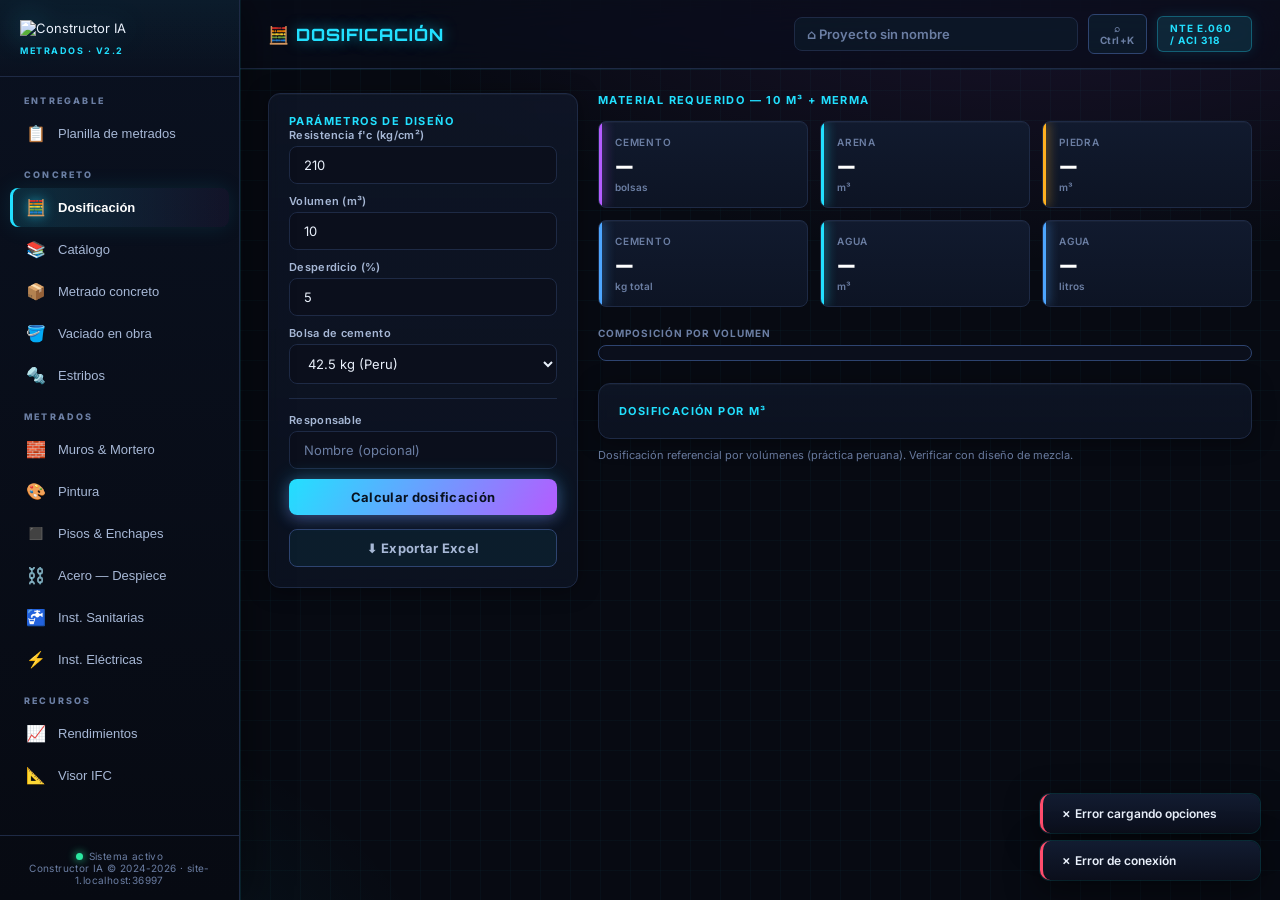
==== commit 4afe596e: "Planilla de metrados, muros con descuento de vanos, y pesos de varilla reales LA PLANILLA. La app er" ====
--- a/web_app/templates/index.html
+++ b/web_app/templates/index.html
@@ -390,6 +390,8 @@
     <p>Metrados · v2.2</p>
   </div>
   <nav id="nav">
+    <div class="nav-g">Entregable</div>
+    <button data-tab="pla"><span class="ico">📋</span>Planilla de metrados</button>
     <div class="nav-g">Concreto</div>
     <button class="active" data-tab="dos"><span class="ico">🧮</span>Dosificación</button>
     <button data-tab="cat"><span class="ico">📚</span>Catálogo</button>
@@ -621,101 +623,99 @@
 </div>
 </div>
 
-<!-- ═══ MORTERO ═══ -->
+<!-- ═══ MUROS Y TARRAJEO ═══ -->
 <div class="panel" id="tab-mort">
-<!-- Calculators -->
-<div class="g g2">
-  <div class="card">
-    <div class="card-title">🧱 Asentado de muro</div>
-    <div class="frow"><label>Área de muro (m²)</label><input type="number" id="m-area" value="12" step="1" oninput="drawMuro2d()"></div>
-    <div class="frow"><label>Ladrillo</label><select id="m-lad" onchange="drawMuro2d()"></select></div>
-    <div class="frow"><label>Aparejo</label><select id="m-ap" onchange="drawMuro2d()"></select></div>
-    <div class="frow"><label>Junta (cm)</label><input type="number" id="m-junta" value="1.5" step="0.5" min="0.5" max="3" oninput="drawMuro2d()"></div>
-    <div class="frow"><label>Proporción mortero</label><select id="m-prop"></select></div>
-    <button class="btn btn-v btn-fw mt" onclick="calcAsentado()">Calcular asentado</button>
-    <div class="hr"></div>
-    <div class="g g2" id="m-res" style="display:none">
-      <div class="metric am"><div class="metric-lbl">Ladrillos</div><div class="metric-val" id="m-lads">—</div><div class="metric-unit">unidades</div></div>
-      <div class="metric or"><div class="metric-lbl">Lad/m²</div><div class="metric-val" id="m-ladm2">—</div><div class="metric-unit">und/m²</div></div>
-      <div class="metric"><div class="metric-lbl">Cemento</div><div class="metric-val" id="m-cem">—</div><div class="metric-unit">bolsas</div></div>
-      <div class="metric cy"><div class="metric-lbl">Arena</div><div class="metric-val" id="m-are">—</div><div class="metric-unit">m³</div></div>
-    </div>
-    <p class="note" id="m-det" style="margin-top:10px">Seleccione parámetros y calcule</p>
-  </div>
-  <div class="card">
-    <div class="card-title">🏗️ Tarrajeo / Revoque</div>
-    <div class="frow"><label>Área a tarrajear (m²)</label><input type="number" id="t-area" value="20" step="1" oninput="drawTarr2d()"></div>
-    <div class="frow"><label>Espesor (cm)</label><input type="number" id="t-esp" value="1.5" step="0.5" min="0.5" max="5" oninput="drawTarr2d()"></div>
-    <div class="frow"><label>Caras</label><select id="t-caras" onchange="drawTarr2d()"><option value="1">1 cara</option><option value="2">2 caras</option></select></div>
-    <div class="frow"><label>Proporción mortero</label><select id="t-prop"></select></div>
-    <button class="btn btn-v btn-fw mt" onclick="calcTarrajeo()">Calcular tarrajeo</button>
-    <div class="hr"></div>
-    <div class="g g2" id="t-res" style="display:none">
-      <div class="metric"><div class="metric-lbl">Cemento</div><div class="metric-val" id="t-cem">—</div><div class="metric-unit">bolsas</div></div>
-      <div class="metric cy"><div class="metric-lbl">Arena</div><div class="metric-val" id="t-are">—</div><div class="metric-unit">m³</div></div>
-      <div class="metric bl"><div class="metric-lbl">Mortero</div><div class="metric-val" id="t-vol">—</div><div class="metric-unit">m³</div></div>
-      <div class="metric gn"><div class="metric-lbl">Rendimiento</div><div class="metric-val" id="t-rend">—</div><div class="metric-unit">m²/bolsa</div></div>
-    </div>
-    <p class="note" id="t-det" style="margin-top:10px">Seleccione parámetros y calcule</p>
-  </div>
-</div>
-
-<!-- 2D Diagrams -->
-<div class="g g2 mt2">
-  <div class="card" style="text-align:center">
-    <div class="card-title">Vista 2D — Aparejo de muro</div>
-    <canvas id="mort-2d-muro" width="340" height="200" style="width:100%;max-width:340px;border-radius:var(--radius-sm);background:#EDF3FC;border:1px solid var(--border2);margin-top:10px"></canvas>
-  </div>
-  <div class="card" style="text-align:center">
-    <div class="card-title">Vista 2D — Sección de tarrajeo</div>
-    <canvas id="mort-2d-tarr" width="340" height="200" style="width:100%;max-width:340px;border-radius:var(--radius-sm);background:#EDF3FC;border:1px solid var(--border2);margin-top:10px"></canvas>
-  </div>
-</div>
-
-<!-- Reference Tables -->
-<div class="g g2 mt2">
-  <div class="card">
-    <div class="card-title">📋 Proporciones de mortero — Uso típico</div>
-    <div style="overflow-x:auto">
-    <table>
-      <thead><tr><th>Proporción</th><th>Uso típico</th><th style="text-align:right">Bolsas/m³</th><th style="text-align:right">Arena m³/m³</th></tr></thead>
-      <tbody>
-        <tr><td style="font-weight:800;color:var(--amber)">1 : 3</td><td>Mortero estructural, sobrecimientos, contrazócalos</td><td class="n">11.0</td><td class="n">1.03</td></tr>
-        <tr><td style="font-weight:800;color:var(--cyan)">1 : 4</td><td>Asentado de muros portantes, juntas</td><td class="n">8.9</td><td class="n">1.09</td></tr>
-        <tr><td style="font-weight:800;color:var(--violet2)">1 : 5</td><td>Tarrajeo exterior, pisos, muros no portantes</td><td class="n">7.4</td><td class="n">1.10</td></tr>
-        <tr><td style="font-weight:800;color:var(--text3)">1 : 6</td><td>Tarrajeo interior, acabados finos</td><td class="n">6.2</td><td class="n">1.10</td></tr>
-      </tbody>
-    </table>
-    </div>
-    <p class="note">Dosificación en volumen. Bolsa: 42.5 kg = 1 pie³. Fuente: RNE / práctica peruana.</p>
-  </div>
-  <div class="card">
-    <div class="card-title">📐 Rendimiento de tarrajeo (m² por bolsa)</div>
-    <div style="overflow-x:auto">
-    <table>
-      <thead><tr><th>Espesor</th><th style="text-align:right">1:4</th><th style="text-align:right">1:5</th><th style="text-align:right">1:6</th></tr></thead>
-      <tbody id="mort-rend-tbl"></tbody>
-    </table>
-    </div>
-    <p class="note">Incluye 10% desperdicio. Una cara. Valores referenciales.</p>
-  </div>
-</div>
-
-<div class="card mt2">
-  <div class="card-title">🧱 Ladrillos por m² de muro (junta 1.5 cm, +5% rotura)</div>
-  <div style="overflow-x:auto">
-  <table>
-    <thead><tr><th>Ladrillo</th><th>Dimensiones (cm)</th><th style="text-align:right">Soga (und/m²)</th><th style="text-align:right">Cabeza (und/m²)</th><th style="text-align:right">Canto (und/m²)</th></tr></thead>
-    <tbody id="mort-lad-tbl"></tbody>
-  </table>
-  </div>
-  <p class="note">Soga = cara vista largo×alto. Cabeza = cara vista ancho×alto. Canto = cara vista largo×ancho.</p>
-</div>
-
-<div class="card mt2">
-  <div class="card-title">🧱 Tipos de ladrillo y bloqueta — referencia visual</div>
-  <div id="ladrillo-gallery" class="mt"></div>
-  <p class="note">Ilustraciones referenciales. Las dimensiones y N° de huecos varían por fabricante.</p>
+<div class="cols">
+  <div class="col-side">
+    <div class="card">
+      <div class="card-title">Paños de muro</div>
+      <p class="note">Mide cada paño por su largo y su altura. Los vanos se restan abajo: la norma pide áreas netas.</p>
+      <div class="g g2 mt">
+        <div class="frow"><label>Tipo de muro</label>
+          <select id="mu-tipo" onchange="muCalc()">
+            <option value="soga">Ladrillo KK · soga (0.13 m)</option>
+            <option value="cabeza">Ladrillo KK · cabeza (0.25 m)</option>
+            <option value="canto">Ladrillo KK · canto (0.09 m)</option>
+            <option value="pandereta">Pandereta · soga (0.11 m)</option>
+          </select>
+        </div>
+        <div class="frow"><label>Ubicación</label>
+          <select id="mu-ubi" onchange="muCalc()">
+            <option value="int">Interior</option>
+            <option value="ext">Exterior</option>
+          </select>
+        </div>
+      </div>
+      <button class="btn btn-v btn-fw mt" onclick="muAddPano()">+ Agregar paño</button>
+    </div>
+
+    <div class="card mt">
+      <div class="card-title">Tarrajeo</div>
+      <div class="frow"><label>Caras a tarrajear</label>
+        <select id="mu-caras" onchange="muCalc()">
+          <option value="0">No lleva tarrajeo</option>
+          <option value="1">Una cara</option>
+          <option value="2" selected>Dos caras</option>
+        </select>
+      </div>
+      <p class="note">OE.3.2.2 y OE.3.2.3 son partidas distintas: el tarrajeo exterior va aparte porque necesita andamiaje.</p>
+    </div>
+
+    <div class="card mt">
+      <div class="card-title">Enviar a la planilla</div>
+      <p class="note">Cada partida viaja con sus mediciones, no solo con el total.</p>
+      <button class="btn btn-cy btn-fw mt" onclick="muEnviar()">📋 Enviar partidas</button>
+    </div>
+  </div>
+
+  <div class="col-main">
+    <div class="card">
+      <div class="card-head">
+        <div class="card-title">Paños</div>
+        <button class="btn btn-o btn-sm" onclick="muLimpiar()">Limpiar</button>
+      </div>
+      <div style="overflow-x:auto"><table>
+        <thead><tr><th>Descripción</th><th class="n" style="width:58px">Cant.</th>
+          <th class="n" style="width:74px">Largo</th><th class="n" style="width:74px">Altura</th>
+          <th class="n" style="width:80px">Área m²</th><th style="width:38px"></th></tr></thead>
+        <tbody id="mu-panos"></tbody>
+      </table></div>
+      <p id="mu-panos-vacio" class="note" style="text-align:center;padding:16px 0">Agrega el primer paño</p>
+    </div>
+
+    <div class="card mt">
+      <div class="card-head">
+        <div>
+          <div class="card-title">Vanos a descontar</div>
+          <p class="note" style="margin-top:6px">Puertas, ventanas, mamparas y cualquier otro vacío.</p>
+        </div>
+        <button class="btn btn-v btn-sm" onclick="muAddVano()">+ Vano</button>
+      </div>
+      <div style="overflow-x:auto"><table>
+        <thead><tr><th>Descripción</th><th class="n" style="width:58px">Cant.</th>
+          <th class="n" style="width:74px">Ancho</th><th class="n" style="width:74px">Alto</th>
+          <th class="n" style="width:80px">Área m²</th><th style="width:38px"></th></tr></thead>
+        <tbody id="mu-vanos"></tbody>
+      </table></div>
+      <p id="mu-vanos-vacio" class="note" style="text-align:center;padding:16px 0">Sin vanos</p>
+    </div>
+
+    <div class="g g4 mt">
+      <div class="metric"><div class="metric-lbl">Muro bruto</div><div class="metric-val" id="mu-bruto">0.00</div><div class="metric-unit">m²</div></div>
+      <div class="metric rd"><div class="metric-lbl">Vanos</div><div class="metric-val" id="mu-desc">0.00</div><div class="metric-unit">m² a restar</div></div>
+      <div class="metric cy"><div class="metric-lbl">Muro neto</div><div class="metric-val" id="mu-neto">0.00</div><div class="metric-unit">m²</div></div>
+      <div class="metric am"><div class="metric-lbl">Derrames</div><div class="metric-val" id="mu-derr">0.00</div><div class="metric-unit">m</div></div>
+    </div>
+
+    <div class="card mt">
+      <div class="card-title">Partidas que salen de aquí</div>
+      <div style="overflow-x:auto"><table>
+        <thead><tr><th>Partida</th><th style="width:60px">Und.</th><th class="n" style="width:110px">Metrado</th></tr></thead>
+        <tbody id="mu-partidas"></tbody>
+      </table></div>
+      <p class="note" id="mu-nota"></p>
+    </div>
+  </div>
 </div>
 </div>
 
@@ -1018,6 +1018,75 @@
 </div>
 </div>
 
+<!-- ═══ PLANILLA DE METRADOS ═══ -->
+<div class="panel" id="tab-pla">
+<div class="card">
+  <div class="card-head">
+    <div>
+      <div class="card-title">Planilla de metrados</div>
+      <p class="note" style="margin-top:6px">Formato de expediente técnico. Parcial = Cant. × Veces × Largo × Ancho × Alto; las casillas vacías no multiplican. Para descontar, usa cantidad negativa.</p>
+    </div>
+    <div class="row-act">
+      <button class="btn btn-o btn-sm" onclick="plaExportExcel()">📊 Excel</button>
+      <button class="btn btn-o btn-sm" onclick="plaExportPDF()">📄 Imprimir</button>
+    </div>
+  </div>
+  <div class="g g4 mt">
+    <div class="frow"><label>Obra</label><input type="text" id="pla-obra" placeholder="Nombre del proyecto" oninput="plaSave()"></div>
+    <div class="frow"><label>Cliente / Entidad</label><input type="text" id="pla-cli" placeholder="Municipalidad, propietario…" oninput="plaSave()"></div>
+    <div class="frow"><label>Ubicación</label><input type="text" id="pla-ubi" placeholder="Distrito - Provincia - Región" oninput="plaSave()"></div>
+    <div class="frow"><label>Responsable</label><input type="text" id="pla-resp" placeholder="Nombre y CIP" oninput="plaSave()"></div>
+  </div>
+</div>
+
+<div class="card mt">
+  <div class="card-head">
+    <div class="card-title">Partidas</div>
+    <div class="row-act">
+      <select id="pla-grupo" style="width:auto">
+        <option value="OE.2">OE.2 Estructuras</option>
+        <option value="OE.3">OE.3 Arquitectura</option>
+        <option value="OE.4">OE.4 Inst. sanitarias</option>
+        <option value="OE.5">OE.5 Inst. eléctricas</option>
+        <option value="OE.1">OE.1 Obras provisionales</option>
+      </select>
+      <button class="btn btn-v btn-sm" onclick="plaAddPartida()">+ Partida</button>
+      <button class="btn btn-o btn-sm" onclick="plaLimpiar()">Limpiar</button>
+    </div>
+  </div>
+  <div style="overflow-x:auto" class="mt">
+    <table id="pla-tbl-wrap">
+      <thead><tr>
+        <th style="width:78px">Ítem</th>
+        <th>Descripción</th>
+        <th style="width:56px">Und.</th>
+        <th class="n" style="width:62px">Cant.</th>
+        <th class="n" style="width:56px">Veces</th>
+        <th class="n" style="width:70px">Largo</th>
+        <th class="n" style="width:70px">Ancho</th>
+        <th class="n" style="width:70px">Alto</th>
+        <th class="n" style="width:80px">Parcial</th>
+        <th class="n" style="width:86px">Total</th>
+        <th style="width:70px"></th>
+      </tr></thead>
+      <tbody id="pla-tbl"></tbody>
+    </table>
+  </div>
+  <p id="pla-empty" class="note" style="text-align:center;padding:22px 0">
+    Sin partidas todavía. Agrega una, o envíalas desde las otras secciones con el botón «Enviar a la planilla».
+  </p>
+</div>
+
+<div class="card mt">
+  <div class="card-title">Resumen por grupo</div>
+  <div style="overflow-x:auto"><table>
+    <thead><tr><th>Grupo</th><th>Partida</th><th style="width:60px">Und.</th><th class="n" style="width:110px">Metrado</th></tr></thead>
+    <tbody id="pla-resumen"></tbody>
+  </table></div>
+  <p class="note">El expediente técnico pide las dos cosas: esta hoja de resumen y la planilla detallada de arriba.</p>
+</div>
+</div>
+
 <!-- ═══ VISOR IFC ═══ -->
 <div class="panel" id="tab-ifc">
 <div class="card">
@@ -1095,7 +1164,7 @@
   document.getElementById('sidebar').classList.toggle('open');
   document.getElementById('overlay').classList.toggle('open');
 }
-const titles={dos:'🧮 <span>Dosificación</span>',cat:'📚 <span>Catálogo</span>',met:'📦 <span>Metrado concreto</span>',obra:'🪣 <span>Vaciado en obra</span>',mort:'🧱 <span>Muros & Mortero</span>',est:'🔩 <span>Estribos</span>',ifc:'📐 <span>Visor IFC</span>',pin:'🎨 <span>Pintura</span>',pis:'◼️ <span>Pisos & Enchapes</span>',ace:'⛓️ <span>Acero — Despiece</span>',san:'🚰 <span>Inst. Sanitarias</span>',ele:'⚡ <span>Inst. Eléctricas</span>',ren:'📈 <span>Rendimientos</span>'};
+const titles={pla:'📋 <span>Planilla de metrados</span>',dos:'🧮 <span>Dosificación</span>',cat:'📚 <span>Catálogo</span>',met:'📦 <span>Metrado concreto</span>',obra:'🪣 <span>Vaciado en obra</span>',mort:'🧱 <span>Muros & Mortero</span>',est:'🔩 <span>Estribos</span>',ifc:'📐 <span>Visor IFC</span>',pin:'🎨 <span>Pintura</span>',pis:'◼️ <span>Pisos & Enchapes</span>',ace:'⛓️ <span>Acero — Despiece</span>',san:'🚰 <span>Inst. Sanitarias</span>',ele:'⚡ <span>Inst. Eléctricas</span>',ren:'📈 <span>Rendimientos</span>'};
 document.getElementById('nav').addEventListener('click',e=>{
   const b=e.target.closest('button[data-tab]');if(!b)return;
   document.querySelectorAll('#nav button').forEach(x=>x.classList.remove('active'));
@@ -1143,8 +1212,7 @@
     const rt=$('ob-ref-tbl');
     rt.innerHTML=d.tabla_baldes.map(r=>'<tr><td class="n" style="color:var(--text);font-weight:700">'+r.fc+'</td><td>'+r.proporcion+'</td><td class="n">'+F(r.b18_arena,2)+'</td><td class="n">'+F(r.b18_piedra,2)+'</td><td class="n" style="color:var(--cyan)">'+F(r.b20_arena,2)+'</td><td class="n" style="color:var(--cyan)">'+F(r.b20_piedra,2)+'</td></tr>').join('');
   }
-  buildMorteroRefTables();buildBrickGallery();loadState();initMetradosPro();
-  drawMuro2d();drawTarr2d();
+  loadState();initMetradosPro();muLoad();plaLoad();
 }).catch(()=>toast('Error cargando opciones',false));
 
 /* ═══ DOSIFICACIÓN ═══ */
@@ -1316,6 +1384,381 @@
     setTimeout(()=>URL.revokeObjectURL(a.href),5000);toast('Excel descargado');
   }catch(e){toast('Error exportando Excel',false)}
 }
+/* ═══ PLANILLA DE METRADOS ═══
+   Formato tomado de planillas reales de expedientes tecnicos peruanos
+   (Municipalidad Provincial de Islay, Municipalidad Distrital de Las Piedras,
+   Municipalidad Provincial de Piura), verificado fila por fila:
+       Parcial = Cant. x Veces x Largo x Ancho x Alto
+   Las casillas vacias NO multiplican: se ignoran, no valen cero. Para descontar
+   se usa cantidad negativa, igual que en las hojas reales, donde los vanos y los
+   volumenes sumergidos aparecen con signo menos. */
+let planilla = [];
+
+const PLA_GRUPOS = {
+  "OE.1": "Obras provisionales y trabajos preliminares",
+  "OE.2": "Estructuras",
+  "OE.3": "Arquitectura",
+  "OE.4": "Instalaciones sanitarias",
+  "OE.5": "Instalaciones eléctricas y mecánicas"
+};
+
+/* Una casilla vacia se ignora; un cero escrito si cuenta como cero. */
+function plaFactor(v){
+  if(v===""||v===null||v===undefined) return 1;
+  const n=+v; return isNaN(n)?1:n;
+}
+function plaParcial(f){
+  return plaFactor(f.cant)*plaFactor(f.veces)*plaFactor(f.largo)*plaFactor(f.ancho)*plaFactor(f.alto);
+}
+function plaTotal(p){ return (p.filas||[]).reduce((s,f)=>s+plaParcial(f),0); }
+
+function plaAddPartida(datos){
+  const g=(datos&&datos.grupo)||$('pla-grupo').value;
+  planilla.push({
+    grupo:g,
+    codigo:(datos&&datos.codigo)||"",
+    partida:(datos&&datos.partida)||"",
+    unidad:(datos&&datos.unidad)||"m3",
+    filas:(datos&&datos.filas&&datos.filas.length)?datos.filas
+         :[{desc:"",cant:1,veces:"",largo:"",ancho:"",alto:""}]
+  });
+  plaRender(); plaSave();
+}
+function plaAddFila(i){
+  planilla[i].filas.push({desc:"",cant:1,veces:"",largo:"",ancho:"",alto:""});
+  plaRender(); plaSave();
+}
+function plaDelFila(i,j){
+  planilla[i].filas.splice(j,1);
+  if(!planilla[i].filas.length) planilla.splice(i,1);
+  plaRender(); plaSave();
+}
+function plaDelPartida(i){ planilla.splice(i,1); plaRender(); plaSave(); }
+function plaSet(i,campo,v){ planilla[i][campo]=v; plaSave(); plaResumen(); }
+function plaSetFila(i,j,campo,v){
+  planilla[i].filas[j][campo]=v;
+  const p=document.getElementById('pla-p-'+i+'-'+j);
+  if(p){ const val=plaParcial(planilla[i].filas[j]);
+         p.textContent=F(val,2);
+         p.style.color=val<0?'#f87171':'var(--text)'; }
+  const t=document.getElementById('pla-t-'+i);
+  if(t) t.textContent=F(plaTotal(planilla[i]),2);
+  plaSave(); plaResumen();
+}
+function plaLimpiar(){
+  ask('¿Vaciar la planilla completa? Esta acción no se puede deshacer.',()=>{ planilla=[]; plaRender(); plaSave(); });
+}
+
+function esc(s){ return String(s==null?'':s).replace(/&/g,'&amp;').replace(/</g,'&lt;').replace(/"/g,'&quot;'); }
+
+function plaRender(){
+  const tb=$('pla-tbl'), em=$('pla-empty');
+  if(!tb) return;
+  if(!planilla.length){ tb.innerHTML=''; if(em) em.style.display='block'; plaResumen(); return; }
+  if(em) em.style.display='none';
+  const num=(i,j,c,v)=>'<td class="n"><input type="number" step="0.01" value="'+esc(v)+
+    '" oninput="plaSetFila('+i+','+j+',\''+c+'\',this.value)" '+
+    'style="width:100%;text-align:right;padding:4px 6px;font-size:12px"></td>';
+  let html='', grupoActual='';
+  planilla.forEach((p,i)=>{
+    if(p.grupo!==grupoActual){
+      grupoActual=p.grupo;
+      html+='<tr><td colspan="11" style="background:rgba(124,58,237,.14);font-weight:700;'+
+            'letter-spacing:.4px;font-size:11px;text-transform:uppercase;padding:8px 10px">'+
+            esc(p.grupo)+' · '+esc(PLA_GRUPOS[p.grupo]||'')+'</td></tr>';
+    }
+    html+='<tr style="background:rgba(255,255,255,.03)">'+
+      '<td><input type="text" value="'+esc(p.codigo)+'" placeholder="02.01.01" '+
+      'oninput="plaSet('+i+',\'codigo\',this.value)" style="width:100%;padding:4px 6px;font-size:12px"></td>'+
+      '<td><input type="text" value="'+esc(p.partida)+'" placeholder="Nombre de la partida" '+
+      'oninput="plaSet('+i+',\'partida\',this.value)" style="width:100%;padding:4px 6px;font-weight:600"></td>'+
+      '<td><input type="text" value="'+esc(p.unidad)+'" '+
+      'oninput="plaSet('+i+',\'unidad\',this.value)" style="width:100%;padding:4px 6px;text-align:center;font-size:12px"></td>'+
+      '<td colspan="5"></td><td></td>'+
+      '<td class="n" style="font-weight:800;color:var(--cyan)" id="pla-t-'+i+'">'+F(plaTotal(p),2)+'</td>'+
+      '<td><div class="row-act">'+
+      '<button class="act-btn" title="Agregar medición" onclick="plaAddFila('+i+')">+</button>'+
+      '<button class="act-btn danger" title="Quitar partida" onclick="plaDelPartida('+i+')">✕</button>'+
+      '</div></td></tr>';
+    p.filas.forEach((f,j)=>{
+      const val=plaParcial(f);
+      html+='<tr><td></td>'+
+        '<td style="padding-left:22px"><input type="text" value="'+esc(f.desc)+'" '+
+        'placeholder="Z-1, Eje A, 2° piso…" oninput="plaSetFila('+i+','+j+',\'desc\',this.value)" '+
+        'style="width:100%;padding:4px 6px;font-size:12px;color:var(--text2)"></td>'+
+        '<td></td>'+
+        num(i,j,'cant',f.cant)+num(i,j,'veces',f.veces)+num(i,j,'largo',f.largo)+
+        num(i,j,'ancho',f.ancho)+num(i,j,'alto',f.alto)+
+        '<td class="n" id="pla-p-'+i+'-'+j+'" style="color:'+(val<0?'#f87171':'var(--text)')+'">'+F(val,2)+'</td>'+
+        '<td></td>'+
+        '<td><button class="act-btn danger" title="Quitar medición" onclick="plaDelFila('+i+','+j+')">✕</button></td>'+
+        '</tr>';
+    });
+  });
+  tb.innerHTML=html;
+  plaResumen();
+}
+
+function plaResumen(){
+  const tb=$('pla-resumen'); if(!tb) return;
+  if(!planilla.length){
+    tb.innerHTML='<tr><td colspan="4" style="text-align:center;color:var(--text3)">Sin partidas</td></tr>';
+    return;
+  }
+  let html='';
+  ['OE.1','OE.2','OE.3','OE.4','OE.5'].forEach(g=>{
+    const ps=planilla.filter(p=>p.grupo===g);
+    if(!ps.length) return;
+    html+='<tr><td colspan="4" style="background:rgba(124,58,237,.14);font-weight:700;font-size:11px;'+
+          'text-transform:uppercase;letter-spacing:.4px">'+g+' · '+esc(PLA_GRUPOS[g])+'</td></tr>';
+    ps.forEach(p=>{
+      html+='<tr><td style="color:var(--text3);font-size:11px">'+(esc(p.codigo)||'—')+'</td>'+
+            '<td>'+(esc(p.partida)||'<span style="color:var(--text3)">sin nombre</span>')+'</td>'+
+            '<td style="text-align:center;font-size:11px">'+esc(p.unidad)+'</td>'+
+            '<td class="n" style="font-weight:700;color:var(--cyan)">'+F(plaTotal(p),2)+'</td></tr>';
+    });
+  });
+  tb.innerHTML=html;
+}
+
+/* Puerta de entrada del resto de secciones: cada una manda sus partidas aqui en
+   vez de dejar el numero muerto en su propia pantalla. */
+function plaEnviar(partidas){
+  const lista=Array.isArray(partidas)?partidas:[partidas];
+  let n=0;
+  lista.forEach(p=>{
+    if(!p||!p.partida) return;
+    planilla.push({
+      grupo:p.grupo||'OE.2',
+      codigo:p.codigo||'',
+      partida:p.partida,
+      unidad:p.unidad||'',
+      filas:(p.filas&&p.filas.length)?p.filas
+           :[{desc:p.desc||'',cant:(p.cant==null?1:p.cant),veces:'',
+              largo:(p.valor==null?'':p.valor),ancho:'',alto:''}]
+    });
+    n++;
+  });
+  if(!n){ toast('No hay nada que enviar',false); return; }
+  const orden={'OE.1':1,'OE.2':2,'OE.3':3,'OE.4':4,'OE.5':5};
+  planilla.sort((a,b)=>(orden[a.grupo]||9)-(orden[b.grupo]||9));
+  plaRender(); plaSave();
+  toast(n===1?'1 partida enviada a la planilla':n+' partidas enviadas a la planilla');
+}
+
+const PLA_STORE='cia_planilla_v1';
+function plaSave(){
+  try{
+    localStorage.setItem(PLA_STORE,JSON.stringify({
+      v:1, planilla,
+      obra:($('pla-obra')||{}).value||'', cliente:($('pla-cli')||{}).value||'',
+      ubicacion:($('pla-ubi')||{}).value||'', responsable:($('pla-resp')||{}).value||''
+    }));
+  }catch(e){}
+}
+function plaLoad(){
+  try{
+    const d=JSON.parse(localStorage.getItem(PLA_STORE)||'null');
+    if(d){
+      if(Array.isArray(d.planilla)) planilla=d.planilla;
+      if($('pla-obra')) $('pla-obra').value=d.obra||'';
+      if($('pla-cli')) $('pla-cli').value=d.cliente||'';
+      if($('pla-ubi')) $('pla-ubi').value=d.ubicacion||'';
+      if($('pla-resp')) $('pla-resp').value=d.responsable||'';
+    }
+  }catch(e){}
+  plaRender();
+}
+
+function plaCabecera(){
+  return {
+    obra:($('pla-obra')||{}).value||'', cliente:($('pla-cli')||{}).value||'',
+    ubicacion:($('pla-ubi')||{}).value||'', responsable:($('pla-resp')||{}).value||''
+  };
+}
+async function plaExportExcel(){
+  if(!planilla.length){ toast('La planilla está vacía',false); return; }
+  try{
+    const cab=plaCabecera();
+    const r=await fetch('/api/exportar_planilla',{method:'POST',
+      headers:{'Content-Type':'application/json'},
+      body:JSON.stringify({obra:cab.obra,cliente:cab.cliente,ubicacion:cab.ubicacion,
+                           responsable:cab.responsable,planilla:planilla})});
+    if(!r.ok) throw new Error();
+    const b=await r.blob(), a=document.createElement('a');
+    a.href=URL.createObjectURL(b); a.download='planilla_de_metrados.xlsx'; a.click();
+    setTimeout(()=>URL.revokeObjectURL(a.href),5000);
+    toast('Planilla descargada');
+  }catch(e){ toast('Error exportando la planilla',false); }
+}
+
+/* ═══ MUROS Y TARRAJEO ═══
+   Metrado real, no calculo de insumos.
+
+   Norma Tecnica de Metrados (R.D. 073-2010-VIVIENDA):
+   - OE.3.1 muros, unidad m2: "Las areas son netas, por lo tanto, se descontaran
+     en la medicion las areas de los vanos de puertas, ventanas, mamparas y
+     algunos otros vacios si los hubiera."
+   - OE.3.2.1 tarrajeo, unidad m2: "Se computaran todas las areas netas a vestir
+     o revocar. Por consiguiente se descontaran los vanos o aberturas."
+   - OE.3.2.2 tarrajeo interior y OE.3.2.3 tarrajeo exterior son PARTIDAS
+     DISTINTAS: el exterior "se considera en partida aparte por que generalmente
+     requiere de un andamiaje apropiado para su ejecucion".
+   - OE.3.2.11 derrames, unidad METRO: "A la superficie cuya longitud es el
+     perimetro del vano y cuyo ancho es el espesor del muro, se le llama derrame".
+
+   OJO CON EL UMBRAL: mucha gente aplica "no se descuentan vanos menores de 1 m2".
+   Ese minimo viene del D.S. 013-79-VC, que la R.D. 073-2010 cita solo como
+   referencia y NO reprodujo. Para muros y tarrajeo la norma vigente no fija
+   ningun minimo: se descuenta todo. Los unicos umbrales de toda la norma son
+   0.25 m2 (contrapisos y pisos), 0.50 m2 (coberturas) y 1.00 m2 (cajones de
+   ventilacion), y ninguno aplica aqui.
+
+   Los materiales (bolsas de cemento, m3 de arena, ladrillos) NO son metrado:
+   van en el analisis de precios unitarios, que es de otra app. */
+
+let muPanos = [], muVanos = [];
+
+const MU_TIPOS = {
+  soga:       { nombre: "Muro de ladrillo KK de arcilla, aparejo de soga",   e: 0.13 },
+  cabeza:     { nombre: "Muro de ladrillo KK de arcilla, aparejo de cabeza", e: 0.25 },
+  canto:      { nombre: "Muro de ladrillo KK de arcilla, aparejo de canto",  e: 0.09 },
+  pandereta:  { nombre: "Muro de ladrillo pandereta, aparejo de soga",       e: 0.11 }
+};
+
+function muNum(v){ const n=+v; return isNaN(n)?0:n; }
+function muAreaPano(p){ return muNum(p.cant)*muNum(p.largo)*muNum(p.alto); }
+function muAreaVano(v){ return muNum(v.cant)*muNum(v.ancho)*muNum(v.alto); }
+/* Derrame: el perimetro del vano por su cantidad. Se mide en metros, no en m2. */
+function muPerimVano(v){ return muNum(v.cant)*2*(muNum(v.ancho)+muNum(v.alto)); }
+
+function muAddPano(){
+  muPanos.push({desc:"",cant:1,largo:"",alto:2.40});
+  muRender(); muSave();
+}
+function muAddVano(){
+  muVanos.push({desc:"",cant:1,ancho:"",alto:""});
+  muRender(); muSave();
+}
+function muDelPano(i){ muPanos.splice(i,1); muRender(); muSave(); }
+function muDelVano(i){ muVanos.splice(i,1); muRender(); muSave(); }
+function muSetPano(i,c,v){ muPanos[i][c]=v; muCalc(); muSave(); }
+function muSetVano(i,c,v){ muVanos[i][c]=v; muCalc(); muSave(); }
+function muLimpiar(){
+  ask('¿Vaciar los paños y vanos de esta sección?',()=>{
+    muPanos=[]; muVanos=[]; muRender(); muSave();
+  });
+}
+
+function muRender(){
+  const tp=$('mu-panos'), tv=$('mu-vanos');
+  if(!tp||!tv) return;
+  const inp=(f,i,c,v,paso)=>'<td class="n"><input type="number" step="'+paso+'" value="'+esc(v)+
+    '" oninput="'+f+'('+i+',\''+c+'\',this.value)" style="width:100%;text-align:right;padding:4px 6px;font-size:12px"></td>';
+  const txt=(f,i,ph,v)=>'<td><input type="text" value="'+esc(v)+'" placeholder="'+ph+
+    '" oninput="'+f+'('+i+',\'desc\',this.value)" style="width:100%;padding:4px 6px;font-size:12px"></td>';
+
+  $('mu-panos-vacio').style.display = muPanos.length ? 'none' : 'block';
+  tp.innerHTML = muPanos.map((p,i)=>'<tr>'+
+    txt('muSetPano',i,'Eje A, 1er piso…',p.desc)+
+    inp('muSetPano',i,'cant',p.cant,'1')+inp('muSetPano',i,'largo',p.largo,'0.01')+
+    inp('muSetPano',i,'alto',p.alto,'0.01')+
+    '<td class="n" style="color:var(--cyan);font-weight:700">'+F(muAreaPano(p),2)+'</td>'+
+    '<td><button class="act-btn danger" onclick="muDelPano('+i+')">✕</button></td></tr>').join('');
+
+  $('mu-vanos-vacio').style.display = muVanos.length ? 'none' : 'block';
+  tv.innerHTML = muVanos.map((v,i)=>'<tr>'+
+    txt('muSetVano',i,'Puerta P-1, Ventana V-2…',v.desc)+
+    inp('muSetVano',i,'cant',v.cant,'1')+inp('muSetVano',i,'ancho',v.ancho,'0.01')+
+    inp('muSetVano',i,'alto',v.alto,'0.01')+
+    '<td class="n" style="color:#f87171;font-weight:700">−'+F(muAreaVano(v),2)+'</td>'+
+    '<td><button class="act-btn danger" onclick="muDelVano('+i+')">✕</button></td></tr>').join('');
+
+  muCalc();
+}
+
+function muPartidas(){
+  const bruto = muPanos.reduce((s,p)=>s+muAreaPano(p),0);
+  const desc  = muVanos.reduce((s,v)=>s+muAreaVano(v),0);
+  const neto  = Math.max(0, bruto-desc);
+  const derr  = muVanos.reduce((s,v)=>s+muPerimVano(v),0);
+  const tipo  = MU_TIPOS[$('mu-tipo').value] || MU_TIPOS.soga;
+  const ext   = $('mu-ubi').value === 'ext';
+  const caras = +$('mu-caras').value || 0;
+
+  const filasMuro = muPanos.map(p=>({desc:p.desc||'Paño',cant:p.cant,veces:'',
+                                     largo:p.largo,ancho:'',alto:p.alto}))
+    .concat(muVanos.map(v=>({desc:(v.desc||'Vano')+' (-)',cant:-Math.abs(muNum(v.cant)),
+                             veces:'',largo:v.ancho,ancho:'',alto:v.alto})));
+
+  const out = [];
+  if(neto>0 || filasMuro.length){
+    out.push({grupo:'OE.3', codigo:'', unidad:'m2',
+              partida:tipo.nombre+' (e='+tipo.e.toFixed(2)+' m)',
+              valor:neto, filas:filasMuro});
+  }
+  if(caras>0 && neto>0){
+    // El tarrajeo repite las mismas mediciones del muro, tantas veces como caras.
+    const filasT = filasMuro.map(f=>({...f, veces:caras}));
+    out.push({grupo:'OE.3', codigo:'', unidad:'m2',
+              partida:'Tarrajeo en muros '+(ext?'exteriores':'interiores'),
+              valor:neto*caras, filas:filasT});
+  }
+  if(derr>0){
+    out.push({grupo:'OE.3', codigo:'', unidad:'m',
+              partida:'Vestidura de derrames (e='+tipo.e.toFixed(2)+' m)',
+              valor:derr,
+              filas:muVanos.map(v=>({desc:v.desc||'Vano',cant:v.cant,veces:2,
+                                     largo:(muNum(v.ancho)+muNum(v.alto)),ancho:'',alto:''}))});
+  }
+  return {bruto,desc,neto,derr,partidas:out};
+}
+
+function muCalc(){
+  if(!$('mu-panos')) return;
+  const r = muPartidas();
+  $('mu-bruto').textContent = F(r.bruto,2);
+  $('mu-desc').textContent  = F(r.desc,2);
+  $('mu-neto').textContent  = F(r.neto,2);
+  $('mu-derr').textContent  = F(r.derr,2);
+  $('mu-partidas').innerHTML = r.partidas.length
+    ? r.partidas.map(p=>'<tr><td>'+esc(p.partida)+'</td>'+
+        '<td style="text-align:center;font-size:11px">'+p.unidad+'</td>'+
+        '<td class="n" style="font-weight:700;color:var(--cyan)">'+F(p.valor,2)+'</td></tr>').join('')
+    : '<tr><td colspan="3" style="text-align:center;color:var(--text3)">Agrega paños para ver las partidas</td></tr>';
+  $('mu-nota').textContent = r.desc>0
+    ? 'Se descontaron ' + F(r.desc,2) + ' m² de vanos. La norma vigente no fija un mínimo: se descuenta todo.'
+    : 'Sin vanos que descontar.';
+  muSave();
+}
+
+function muEnviar(){
+  const r = muPartidas();
+  if(!r.partidas.length){ toast('Agrega paños primero',false); return; }
+  plaEnviar(r.partidas);
+}
+
+const MU_STORE='cia_muros_v1';
+function muSave(){
+  try{ localStorage.setItem(MU_STORE,JSON.stringify({
+    v:1, panos:muPanos, vanos:muVanos,
+    tipo:($('mu-tipo')||{}).value, ubi:($('mu-ubi')||{}).value, caras:($('mu-caras')||{}).value
+  })); }catch(e){}
+}
+function muLoad(){
+  try{
+    const d=JSON.parse(localStorage.getItem(MU_STORE)||'null');
+    if(d){
+      if(Array.isArray(d.panos)) muPanos=d.panos;
+      if(Array.isArray(d.vanos)) muVanos=d.vanos;
+      if(d.tipo&&$('mu-tipo')) $('mu-tipo').value=d.tipo;
+      if(d.ubi&&$('mu-ubi')) $('mu-ubi').value=d.ubi;
+      if(d.caras&&$('mu-caras')) $('mu-caras').value=d.caras;
+    }
+  }catch(e){}
+  muRender();
+}
+
 /* ── Modal de confirmación ── */
 let _modalCb=null;
 function ask(msg,cb){$('modal-msg').textContent=msg;_modalCb=cb;$('modal').classList.add('open')}
@@ -1584,8 +2027,10 @@
 function initMetradosPro(){
   calcPintura();calcPisos();calcSan();calcEle();
   buildRendChips();renderRend();
-  if(!aceRows.length){aceAdd('Columnas — longitudinal',4,16,3.2);aceAdd('Columnas — estribos',1,104,1.5);aceAdd('Vigas — longitudinal',4,12,5.6);}
-  else aceRender();
+  // El despiece arranca VACIO. Antes se cargaban solas tres filas de ejemplo
+  // (104 estribos y 16 barras que nadie metro) y se podian exportar a Excel
+  // como si fueran un metrado real. Un metrado inventado es peor que ninguno.
+  aceRender();
 }
 
 /* ═══ CATÁLOGO ═══ */
@@ -2413,24 +2858,6 @@
 }
 
 /* ═══ MORTERO ═══ */
-function calcAsentado(){
-  post('/api/mortero/asentado',{area:+$('m-area').value,ladrillo_idx:+$('m-lad').value,aparejo:$('m-ap').value,junta_cm:+$('m-junta').value,proporcion:$('m-prop').value},d=>{
-    $('m-res').style.display='grid';
-    $('m-lads').textContent=F(d.ladrillos,0);$('m-ladm2').textContent=F(d.ladrillos_por_m2,1);
-    $('m-cem').textContent=F(d.cemento_bolsas,1);$('m-are').textContent=F(d.arena_m3,3);
-    $('m-det').textContent=d.detalle+' · Mortero: '+F(d.volumen_m3,4)+' m³';
-    toast('Asentado: '+F(d.ladrillos,0)+' ladrillos · '+F(d.cemento_bolsas,1)+' bolsas');
-  });
-}
-function calcTarrajeo(){
-  post('/api/mortero/tarrajeo',{area:+$('t-area').value,espesor_cm:+$('t-esp').value,proporcion:$('t-prop').value,caras:+$('t-caras').value},d=>{
-    $('t-res').style.display='grid';
-    $('t-cem').textContent=F(d.cemento_bolsas,1);$('t-are').textContent=F(d.arena_m3,3);
-    $('t-vol').textContent=F(d.volumen_m3,4);$('t-rend').textContent=F(d.m2_por_bolsa,1);
-    $('t-det').textContent=d.detalle+' · Rend: '+F(d.m2_por_bolsa,1)+' m²/bolsa';
-    toast('Tarrajeo: '+F(d.cemento_bolsas,1)+' bolsas · '+F(d.m2_por_bolsa,1)+' m²/bolsa');
-  });
-}
 /* Ilustración isométrica de un ladrillo/bloqueta con huecos */
 function isoBrick(L,A,H,opt){
   opt=opt||{};const c30=0.866,s30=0.5,W=180,VH=155,pad=30;
@@ -2460,120 +2887,6 @@
   s+=`<g fill="none" stroke="${pal.edge}" stroke-width="1.4" stroke-linejoin="round"><polygon points="${pl(top)}"/><polygon points="${pl(left)}"/><polygon points="${pl(right)}"/></g>`;
   return `<svg viewBox="0 0 ${W} ${VH}" xmlns="http://www.w3.org/2000/svg" style="width:100%;height:auto;display:block">${s}</svg>`;
 }
-function buildBrickGallery(){
-  const g=$('ladrillo-gallery');if(!g)return;
-  const clay={top:'#CE6E45',left:'#AC5330',right:'#8C4023',edge:'#57230F',hole:'#3A180C'};
-  const clayL={top:'#D08159',left:'#B26743',right:'#95502F',edge:'#5E2E17',hole:'#4A2214'};
-  const conc={top:'#C2C8D0',left:'#9FA6B1',right:'#828993',edge:'#525863',hole:'#363B43'};
-  const bricks=[
-    {n:'King Kong 18 huecos',d:'23 × 12.5 × 9 cm',u:'Muro portante',svg:isoBrick(23,12.5,9,{holes:'vertical',cols:6,rows:3,pal:clay})},
-    {n:'King Kong artesanal',d:'24 × 13 × 9 cm',u:'Muro portante',svg:isoBrick(24,13,9,{holes:'none',pal:clayL})},
-    {n:'Pandereta',d:'23 × 11 × 9 cm',u:'Tabique (no portante)',svg:isoBrick(23,11,9,{holes:'horizontal',rows:3,pal:clayL})},
-    {n:'Bloqueta de concreto',d:'39 × 19 × 19 cm',u:'Muro / cerco',svg:isoBrick(39,19,19,{holes:'cells',cells:2,pal:conc})},
-  ];
-  g.className='cat-row';
-  g.innerHTML=bricks.map(b=>`<div class="brick-card"><div class="brick-img">${b.svg}</div><div class="brick-n">${b.n}</div><div class="brick-d">${b.d}</div><div class="brick-u">${b.u}</div></div>`).join('');
-}
-function buildMorteroRefTables(){
-  const props={14:8.9,15:7.4,16:6.2};
-  const espesores=[1.0,1.5,2.0,2.5,3.0];
-  const tb=$('mort-rend-tbl');
-  tb.innerHTML=espesores.map(e=>{
-    const cols=[14,15,16].map(p=>{
-      const vol=e/100*1.10;const bm2=vol*props[p];const rend=bm2>0?(1/bm2):0;
-      return '<td class="n"'+(p===15?' style="color:var(--cyan);font-weight:800"':'')+'>'+F(rend,1)+'</td>';
-    }).join('');
-    return '<tr><td style="font-weight:700;color:var(--text)">'+e.toFixed(1)+' cm</td>'+cols+'</tr>';
-  }).join('');
-  const lt=$('mort-lad-tbl');
-  const lads=[
-    {n:'King Kong 18 huecos',l:23,a:12.5,h:9},
-    {n:'King Kong artesanal',l:24,a:13,h:9},
-    {n:'Pandereta',l:23,a:11,h:9},
-    {n:'Bloque de concreto',l:39,a:19,h:19}
-  ];
-  const j=1.5;
-  lt.innerHTML=lads.map(b=>{
-    const dims=[b.l,b.a,b.h];
-    const soga=Math.round(1/((dims[0]/100+j/100)*(dims[2]/100+j/100))*1.05*10)/10;
-    const cabeza=Math.round(1/((dims[1]/100+j/100)*(dims[2]/100+j/100))*1.05*10)/10;
-    const canto=Math.round(1/((dims[0]/100+j/100)*(dims[1]/100+j/100))*1.05*10)/10;
-    return '<tr><td style="font-weight:700;color:var(--text)">'+b.n+'</td><td>'+b.l+'×'+b.a+'×'+b.h+'</td><td class="n" style="color:var(--amber)">'+F(soga,1)+'</td><td class="n" style="color:var(--cyan)">'+F(cabeza,1)+'</td><td class="n">'+F(canto,1)+'</td></tr>';
-  }).join('');
-}
-function drawMuro2d(){
-  const cv=$('mort-2d-muro');if(!cv)return;
-  const ctx=cv.getContext('2d');cv.width=340;cv.height=200;
-  const W=cv.width,H=cv.height;ctx.clearRect(0,0,W,H);
-  const ladIdx=+($('m-lad')?$('m-lad').value:0);
-  const aparejo=$('m-ap')?$('m-ap').value:'Soga';
-  const jcm=+($('m-junta')?$('m-junta').value:1.5);
-  const lads=[{l:23,a:12.5,h:9},{l:24,a:13,h:9},{l:23,a:11,h:9},{l:39,a:19,h:19}];
-  const b=lads[ladIdx]||lads[0];
-  let bw,bh;
-  if(aparejo==='Soga'){bw=b.l;bh=b.h}else if(aparejo==='Cabeza'){bw=b.a;bh=b.h}else{bw=b.l;bh=b.a}
-  const sc=Math.min((W-50)/(bw*4+jcm*5),(H-50)/(bh*5+jcm*6));
-  const bwP=bw*sc,bhP=bh*sc,jP=jcm*sc;
-  const rows=5,cols=4;
-  const totalW=cols*bwP+(cols-1)*jP,totalH=rows*bhP+(rows-1)*jP;
-  const ox=(W-totalW)/2,oy=H-20-totalH;
-  for(let r=0;r<rows;r++){
-    const y=oy+r*(bhP+jP);
-    const off=r%2===1?(bwP+jP)/2:0;
-    for(let c=-1;c<=cols;c++){
-      let x=ox+c*(bwP+jP)-off;
-      const x1=Math.max(ox,x),x2=Math.min(ox+totalW,x+bwP);
-      if(x2<=x1)continue;
-      ctx.fillStyle='#FDE68A';ctx.fillRect(x1,y,x2-x1,bhP);
-      ctx.strokeStyle='#B45309';ctx.lineWidth=0.8;ctx.strokeRect(x1+.5,y+.5,x2-x1-1,bhP-1);
-    }
-    if(r<rows-1){ctx.fillStyle='#CBD5E1';ctx.fillRect(ox,y+bhP,totalW,jP)}
-  }
-  for(let c=0;c<cols-1;c++){const x=ox+(c+1)*(bwP+jP)-jP;ctx.fillStyle='#CBD5E1';ctx.fillRect(x,oy,jP,totalH)}
-  ctx.strokeStyle='#334155';ctx.lineWidth=1.5;ctx.strokeRect(ox-1,oy-1,totalW+2,totalH+2);
-  ctx.fillStyle='#1E293B';ctx.font='bold 10px Inter,sans-serif';ctx.textAlign='center';
-  ctx.fillText(bw+'×'+bh+' cm  ·  junta '+jcm+' cm',W/2,oy-8);
-  ctx.fillStyle='#64748B';ctx.font='10px Inter,sans-serif';
-  ctx.fillText('Aparejo: '+aparejo,W/2,H-5);
-}
-function drawTarr2d(){
-  const cv=$('mort-2d-tarr');if(!cv)return;
-  const ctx=cv.getContext('2d');cv.width=340;cv.height=200;
-  const W=cv.width,H=cv.height;ctx.clearRect(0,0,W,H);
-  const esp=+($('t-esp')?$('t-esp').value:1.5);
-  const caras=+($('t-caras')?$('t-caras').value:1);
-  const wallW_cm=15,wallH_cm=40;
-  const totalW_cm=wallW_cm+(caras===2?esp*2:esp);
-  const sc=Math.min((W-80)/totalW_cm,(H-60)/wallH_cm);
-  const wW=wallW_cm*sc,wH=wallH_cm*sc,tE=esp*sc;
-  const cx=W/2,wy=(H-wH)/2;
-  let wallX=cx-wW/2;
-  if(caras===1)wallX=cx-(wW+tE)/2+tE;
-  hatchRect(ctx,wallX,wy,wW,wH,8);
-  ctx.strokeStyle='#1E293B';ctx.lineWidth=1.5;ctx.strokeRect(wallX,wy,wW,wH);
-  ctx.fillStyle='#64748B';ctx.font='bold 10px Inter,sans-serif';ctx.textAlign='center';
-  ctx.fillText('MURO',wallX+wW/2,wy+wH/2+4);
-  if(caras>=1){
-    const tx=wallX-tE;
-    ctx.fillStyle='#DBEAFE';ctx.fillRect(tx,wy,tE,wH);
-    ctx.strokeStyle='#2563EB';ctx.lineWidth=1;ctx.strokeRect(tx,wy,tE,wH);
-    ctx.fillStyle='#2563EB';ctx.font='8px Inter,sans-serif';
-    ctx.save();ctx.translate(tx+tE/2,wy+wH/2);ctx.rotate(-Math.PI/2);ctx.fillText('TARRAJEO',0,3);ctx.restore();
-    dimLine(ctx,tx,wy+wH+5,wallX,wy+wH+5,esp.toFixed(1)+'cm','bottom');
-  }
-  if(caras===2){
-    const tx=wallX+wW;
-    ctx.fillStyle='#DBEAFE';ctx.fillRect(tx,wy,tE,wH);
-    ctx.strokeStyle='#2563EB';ctx.lineWidth=1;ctx.strokeRect(tx,wy,tE,wH);
-    ctx.fillStyle='#2563EB';ctx.font='8px Inter,sans-serif';
-    ctx.save();ctx.translate(tx+tE/2,wy+wH/2);ctx.rotate(-Math.PI/2);ctx.fillText('TARRAJEO',0,3);ctx.restore();
-    dimLine(ctx,tx,wy+wH+5,tx+tE,wy+wH+5,esp.toFixed(1)+'cm','bottom');
-  }
-  dimLine(ctx,wallX-(caras>=1?tE:0)-5,wy,wallX-(caras>=1?tE:0)-5,wy+wH,wallH_cm+'cm','left');
-  ctx.fillStyle='#1E293B';ctx.font='bold 10px Inter,sans-serif';ctx.textAlign='center';
-  ctx.fillText('CORTE - Tarrajeo e='+esp+'cm · '+caras+' cara(s)',W/2,14);
-}
-
 /* ═══ ESTRIBOS ═══ */
 function calcEstribos(){
   const b={h_cm:+$('es-h').value,a_cm:+$('es-a').value,b_cm:+$('es-b').value,de_mm:+$('es-de').value,db_mm:+$('es-db').value,rec_cm:+$('es-rec').value,s1:+$('es-s1').value||null,s2:+$('es-s2').value||null,lo:+$('es-lo').value||null,sistema:$('es-sistema')?.value||'porticos'};
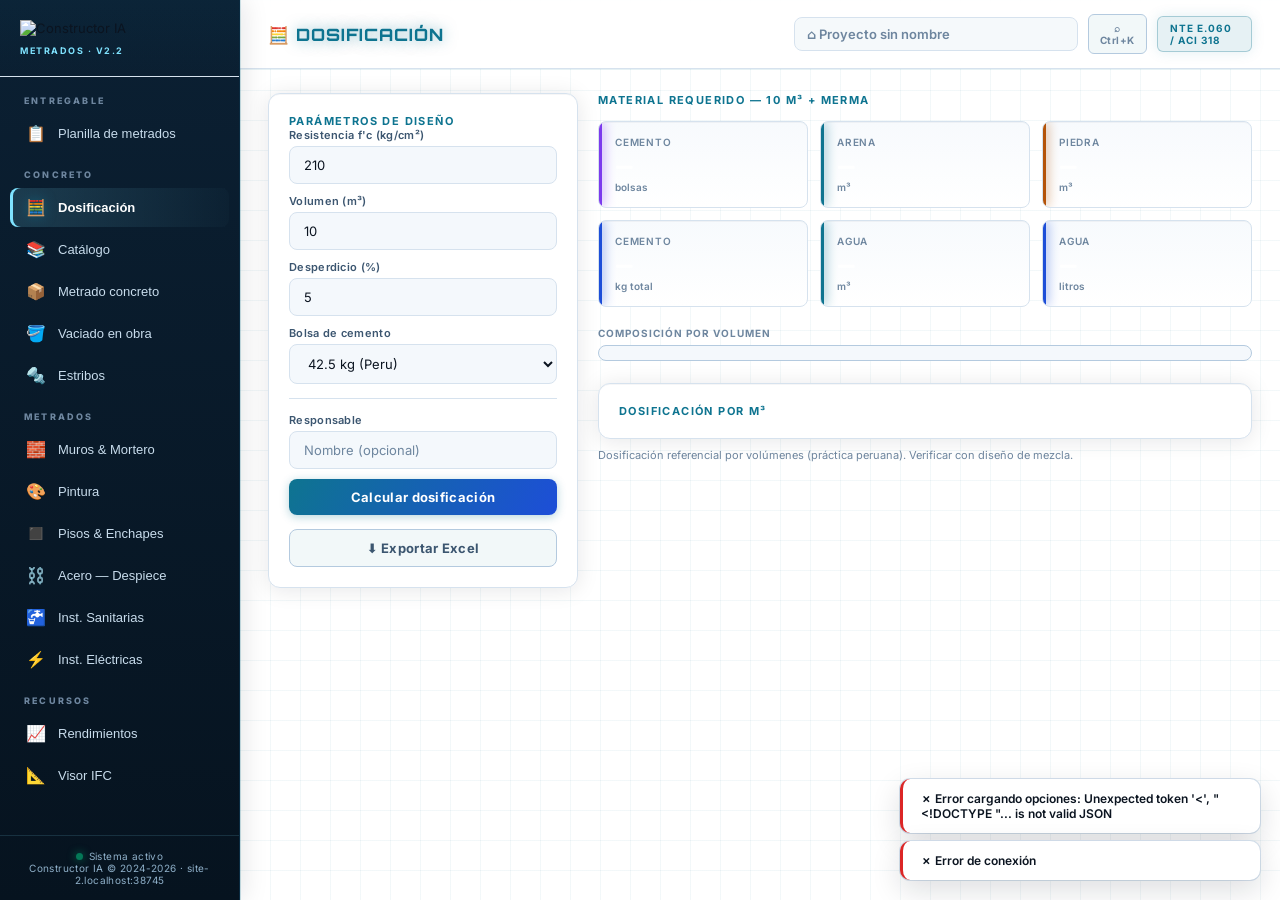
==== commit 7d7b9ba0: "Despiece de acero con regla de arranques, y paleta clara ACERO. La seccion se rehace entera como pla" ====
--- a/web_app/templates/index.html
+++ b/web_app/templates/index.html
@@ -11,31 +11,31 @@
 <style>
 *,*::before,*::after{box-sizing:border-box;margin:0;padding:0}
 :root{
-  --bg:#070A12;--bg2:#0B0F1C;--bg3:#111827;--bg4:#182135;
-  --surface:#0D1424;--surface2:#111A2E;--surface3:#182339;
-  --border:#1E2A45;--border2:#2E4470;
-  --text:#E9F0FB;--text2:#A7B8D6;--text3:#6B7EA3;
-  --violet:#B45CFF;--violet2:#CE93FF;--violet-dim:rgba(180,92,255,.12);
-  --cyan:#22E0FF;--cyan-dim:rgba(34,224,255,.12);
-  --amber:#FFB020;--amber-dim:rgba(255,176,32,.12);
-  --blue:#4DA6FF;--blue-dim:rgba(77,166,255,.12);
-  --red:#FF4D6D;--red-dim:rgba(255,77,109,.12);
-  --green:#2BE8A0;--green-dim:rgba(43,232,160,.12);
-  --orange:#FF8A3D;--orange-dim:rgba(255,138,61,.12);
-  --neon:0 0 18px rgba(34,224,255,.35);
-  --glow:0 0 40px rgba(180,92,255,.15);
+  --bg:#FFFFFF;--bg2:#F4F8FC;--bg3:#EAF1F8;--bg4:#DFE9F3;
+  --surface:#FFFFFF;--surface2:#F7FAFD;--surface3:#EEF4FA;
+  --border:#D6E2EE;--border2:#B4CADF;
+  --text:#0B1420;--text2:#3C5670;--text3:#6E869F;
+  --violet:#7C3AED;--violet2:#9061F9;--violet-dim:rgba(124,58,237,.10);
+  --cyan:#0E7490;--cyan-dim:rgba(14,116,144,.10);
+  --amber:#B45309;--amber-dim:rgba(180,83,9,.10);
+  --blue:#1D4ED8;--blue-dim:rgba(29,78,216,.10);
+  --red:#DC2626;--red-dim:rgba(220,38,38,.10);
+  --green:#047857;--green-dim:rgba(4,120,87,.10);
+  --orange:#C2410C;--orange-dim:rgba(194,65,12,.10);
+  --neon:0 1px 3px rgba(11,20,32,.08);
+  --glow:0 8px 28px rgba(11,20,32,.07);
   --radius:12px;--radius-sm:8px;
   --tech:'Orbitron','Rajdhani','Inter',sans-serif;
   font-family:'Inter',system-ui,-apple-system,sans-serif;font-size:13px;
 }
+
 html{scroll-behavior:smooth}
 body{
+  /* Papel blanco con una reticula tenue, como una lamina de metrado. */
   background:
-    linear-gradient(rgba(34,224,255,.028) 1px,transparent 1px) 0 0/30px 30px,
-    linear-gradient(90deg,rgba(34,224,255,.028) 1px,transparent 1px) 0 0/30px 30px,
-    radial-gradient(1200px 620px at 82% -12%,rgba(180,92,255,.13),transparent 60%),
-    radial-gradient(1000px 560px at -12% 112%,rgba(34,224,255,.10),transparent 60%),
-    #070A12;
+    linear-gradient(rgba(14,116,144,.05) 1px,transparent 1px) 0 0/30px 30px,
+    linear-gradient(90deg,rgba(14,116,144,.05) 1px,transparent 1px) 0 0/30px 30px,
+    var(--bg);
   color:var(--text);min-height:100vh;overflow-x:hidden;
 }
 
@@ -44,39 +44,40 @@
 
 /* ── Sidebar ─── */
 .sidebar{
-  width:240px;background:linear-gradient(180deg,#0A1120 0%,#070A12 100%);
-  border-right:1px solid var(--border);
-  box-shadow:1px 0 0 rgba(34,224,255,.08), 8px 0 40px rgba(0,0,0,.4);
+  width:240px;background:linear-gradient(180deg,#0B2033 0%,#06131F 100%);
+  border-right:1px solid #0A2A40;
+  box-shadow:1px 0 0 rgba(14,116,144,.18), 4px 0 24px rgba(11,20,32,.10);
   display:flex;flex-direction:column;position:fixed;top:0;left:0;bottom:0;z-index:50;
   transition:transform .3s;
 }
 .sidebar .brand{
   padding:20px;border-bottom:1px solid var(--border);
-  background:linear-gradient(180deg,rgba(34,224,255,.05),transparent);
+  background:linear-gradient(180deg,rgba(14,116,144,.05),transparent);
 }
 .sidebar .brand-logo{
   width:100%;max-width:196px;display:block;margin-bottom:9px;
-  filter:drop-shadow(0 0 14px rgba(34,224,255,.35));
-}
-.sidebar .brand p{font-size:9px;color:var(--cyan);margin-top:2px;letter-spacing:1.5px;text-transform:uppercase;font-weight:700}
+  filter:none;
+}
+.sidebar{--sb-txt:#C8DCEC;--sb-txt2:#8FB0C9;--sb-act:#7FE3FF}
+.sidebar .brand p{font-size:9px;color:var(--sb-act);margin-top:2px;letter-spacing:1.5px;text-transform:uppercase;font-weight:700}
 .sidebar nav{flex:1;padding:14px 10px;display:flex;flex-direction:column;gap:3px;overflow-y:auto}
 .sidebar nav button{
   display:flex;align-items:center;gap:10px;width:100%;padding:10px 14px;
   border:none;background:none;border-radius:var(--radius-sm);cursor:pointer;
-  font-size:13px;font-weight:500;color:var(--text2);text-align:left;
+  font-size:13px;font-weight:500;color:var(--sb-txt);text-align:left;
   transition:all .18s ease;position:relative;
 }
 .sidebar nav button .ico{font-size:16px;width:24px;text-align:center;flex-shrink:0}
-.sidebar nav button:hover{background:rgba(34,224,255,.06);color:var(--text)}
+.sidebar nav button:hover{background:rgba(127,227,255,.10);color:#fff}
 .sidebar nav button.active{
-  background:linear-gradient(90deg,rgba(34,224,255,.14),rgba(180,92,255,.05));
+  background:linear-gradient(90deg,rgba(127,227,255,.16),rgba(127,227,255,.02));
   color:#fff;font-weight:700;
-  box-shadow:inset 3px 0 0 var(--cyan), 0 0 22px rgba(34,224,255,.10);
-}
-.sidebar nav button.active .ico{filter:drop-shadow(0 0 6px rgba(34,224,255,.8))}
+  box-shadow:inset 3px 0 0 var(--sb-act);
+}
+.sidebar nav button.active .ico{filter:drop-shadow(0 0 6px rgba(14,116,144,.8))}
 .sidebar .sb-foot{
-  padding:14px 16px;border-top:1px solid var(--border);
-  font-size:10px;color:var(--text3);text-align:center;letter-spacing:.4px;
+  padding:14px 16px;border-top:1px solid rgba(127,227,255,.14);
+  font-size:10px;color:var(--sb-txt2);text-align:center;letter-spacing:.4px;
 }
 
 /* ── Mobile hamburger ─── */
@@ -85,9 +86,9 @@
   width:40px;height:40px;border-radius:10px;background:var(--surface2);
   border:1px solid var(--border2);cursor:pointer;
   align-items:center;justify-content:center;font-size:18px;color:var(--cyan);
-  box-shadow:0 0 14px rgba(34,224,255,.2);
-}
-.overlay{display:none;position:fixed;inset:0;background:rgba(3,6,14,.6);z-index:45}
+  box-shadow:0 0 14px rgba(14,116,144,.2);
+}
+.overlay{display:none;position:fixed;inset:0;background:rgba(11,20,32,.35);z-index:45}
 @media(max-width:860px){
   .sidebar{transform:translateX(-100%)}
   .sidebar.open{transform:translateX(0)}
@@ -100,18 +101,18 @@
 .content{margin-left:240px;flex:1;min-height:100vh}
 .topbar{
   position:sticky;top:0;z-index:40;
-  background:rgba(9,13,24,.72);backdrop-filter:blur(18px) saturate(160%);
+  background:rgba(255,255,255,.86);backdrop-filter:blur(18px) saturate(160%);
   border-bottom:1px solid var(--border);
-  box-shadow:0 1px 0 rgba(34,224,255,.08);
+  box-shadow:0 1px 0 rgba(14,116,144,.10);
   padding:14px 28px;display:flex;align-items:center;justify-content:space-between;
 }
-.topbar h1{font-family:var(--tech);font-size:17px;font-weight:800;letter-spacing:1px;color:#fff;text-transform:uppercase}
-.topbar h1 span{color:var(--cyan);text-shadow:0 0 14px rgba(34,224,255,.5)}
+.topbar h1{font-family:var(--tech);font-size:17px;font-weight:800;letter-spacing:1px;color:var(--text);text-transform:uppercase}
+.topbar h1 span{color:var(--cyan);text-shadow:0 0 14px rgba(14,116,144,.5)}
 .topbar .tag{
   font-size:10px;background:var(--cyan-dim);
-  color:var(--cyan);border:1px solid rgba(34,224,255,.3);
+  color:var(--cyan);border:1px solid rgba(14,116,144,.3);
   padding:5px 12px;border-radius:6px;font-weight:700;letter-spacing:1px;text-transform:uppercase;
-  box-shadow:0 0 14px rgba(34,224,255,.12);
+  box-shadow:0 0 14px rgba(14,116,144,.12);
 }
 .page{padding:24px 28px;max-width:1320px}
 @media(max-width:860px){.page{padding:16px 14px}.topbar{padding:14px 16px 14px 56px}}
@@ -123,14 +124,14 @@
 
 /* ── Cards ─── */
 .card{
-  background:linear-gradient(180deg,rgba(19,29,51,.55),rgba(13,20,36,.8));
+  background:var(--surface);
   border:1px solid var(--border);
   border-radius:var(--radius);padding:20px;
   transition:border-color .25s,box-shadow .25s,transform .2s;
   position:relative;backdrop-filter:blur(6px);
-  box-shadow:0 2px 22px rgba(0,0,0,.35),inset 0 1px 0 rgba(255,255,255,.03);
-}
-.card:hover{border-color:var(--border2);box-shadow:0 6px 30px rgba(0,0,0,.45),0 0 0 1px rgba(34,224,255,.14),0 0 34px rgba(34,224,255,.06)}
+  box-shadow:0 2px 22px rgba(11,20,32,.10),inset 0 1px 0 rgba(11,20,32,.035);
+}
+.card:hover{border-color:var(--border2);box-shadow:0 6px 30px rgba(11,20,32,.14),0 0 0 1px rgba(14,116,144,.14),0 0 34px rgba(14,116,144,.06)}
 .card+.card{margin-top:14px}
 .card-head{
   display:flex;align-items:center;justify-content:space-between;
@@ -142,14 +143,14 @@
 .cat-group-title{font-family:var(--tech);font-size:12px;font-weight:700;color:var(--violet2);text-transform:uppercase;letter-spacing:1.5px;margin:22px 0 10px;padding-bottom:7px;border-bottom:1px solid var(--border)}
 .cat-row{display:grid;grid-template-columns:repeat(auto-fill,minmax(158px,1fr));gap:12px}
 .cat-card{background:var(--surface2);border:1px solid var(--border);border-radius:var(--radius-sm);padding:8px;cursor:pointer;transition:border-color .18s,box-shadow .18s,transform .18s}
-.cat-card:hover{border-color:var(--cyan);box-shadow:0 0 0 1px rgba(34,224,255,.3),0 8px 24px rgba(34,224,255,.12);transform:translateY(-3px)}
+.cat-card:hover{border-color:var(--cyan);box-shadow:0 0 0 1px rgba(14,116,144,.3),0 8px 24px rgba(14,116,144,.12);transform:translateY(-3px)}
 .cat-cv{width:100%;aspect-ratio:200/150;background:#EDF3FC;border:1px solid var(--border2);border-radius:6px;display:block}
 .cat-name{font-size:11px;font-weight:700;color:var(--text);text-align:center;margin-top:7px;line-height:1.3}
 .card-accent{border-left:3px solid var(--cyan);padding-left:22px}
 /* ── Galería de ladrillos ── */
 .brick-card{background:var(--surface2);border:1px solid var(--border);border-radius:var(--radius-sm);padding:10px;text-align:center;transition:border-color .18s,box-shadow .18s,transform .18s}
 .brick-card:hover{border-color:var(--amber);box-shadow:0 0 0 1px rgba(255,176,32,.3),0 8px 22px rgba(255,176,32,.12);transform:translateY(-3px)}
-.brick-img{background:radial-gradient(circle at 50% 38%,#12203C,#0A1120);border:1px solid var(--border2);border-radius:6px;padding:10px}
+.brick-img{background:radial-gradient(circle at 50% 38%,#12203C,var(--bg3));border:1px solid var(--border2);border-radius:6px;padding:10px}
 .brick-n{font-size:12px;font-weight:700;color:var(--text);margin-top:9px;line-height:1.25}
 .brick-d{font-family:var(--tech);font-size:11px;color:var(--cyan);margin-top:3px;letter-spacing:.5px}
 .brick-u{font-size:10px;color:var(--text3);margin-top:3px;text-transform:uppercase;letter-spacing:.6px}
@@ -175,9 +176,9 @@
   border:1px solid var(--border);
   border-radius:var(--radius-sm);padding:14px 16px;
   position:relative;overflow:hidden;transition:transform .15s,box-shadow .2s;
-  box-shadow:inset 0 1px 0 rgba(255,255,255,.03);
-}
-.metric:hover{transform:translateY(-1px);box-shadow:0 6px 18px rgba(0,0,0,.35),0 0 0 1px rgba(34,224,255,.14)}
+  box-shadow:inset 0 1px 0 rgba(11,20,32,.035);
+}
+.metric:hover{transform:translateY(-1px);box-shadow:0 6px 18px rgba(11,20,32,.10),0 0 0 1px rgba(14,116,144,.14)}
 .metric::before{
   content:'';position:absolute;top:0;left:0;bottom:0;width:3px;
   background:var(--violet);box-shadow:0 0 12px var(--violet);
@@ -200,10 +201,10 @@
   color:var(--text);font-size:13px;font-family:inherit;outline:none;
   transition:border-color .2s,box-shadow .2s;
 }
-input:focus,select:focus{border-color:var(--cyan);box-shadow:0 0 0 3px var(--cyan-dim),0 0 18px rgba(34,224,255,.12)}
+input:focus,select:focus{border-color:var(--cyan);box-shadow:0 0 0 3px var(--cyan-dim),0 0 18px rgba(14,116,144,.12)}
 input::placeholder{color:var(--text3)}
 select{cursor:pointer}
-select option{background:#0B0F1C;color:var(--text)}
+select option{background:var(--bg2);color:var(--text)}
 .frow{margin-bottom:10px}
 .hr{border:none;border-top:1px solid var(--border);margin:14px 0}
 
@@ -213,68 +214,68 @@
   padding:10px 18px;border-radius:var(--radius-sm);font-size:13px;font-weight:700;
   font-family:inherit;cursor:pointer;border:none;transition:all .2s;letter-spacing:.3px;
 }
-.btn-v{background:linear-gradient(120deg,#22E0FF 0%,#B45CFF 100%);color:#08111F;box-shadow:0 0 20px rgba(34,224,255,.3),0 4px 14px rgba(180,92,255,.25)}
-.btn-v:hover{transform:translateY(-1px);box-shadow:0 0 28px rgba(34,224,255,.5),0 6px 20px rgba(180,92,255,.4)}
+.btn-v{background:linear-gradient(120deg,var(--cyan) 0%,#1D4ED8 100%);color:#fff;box-shadow:0 2px 10px rgba(14,116,144,.30)}
+.btn-v:hover{transform:translateY(-1px);box-shadow:0 0 28px rgba(14,116,144,.5),0 6px 20px rgba(124,58,237,.4)}
 .btn-v:active{transform:translateY(0)}
-.btn-o{background:rgba(34,224,255,.05);color:var(--text2);border:1px solid var(--border2)}
-.btn-o:hover{border-color:var(--cyan);color:var(--cyan);box-shadow:0 0 16px rgba(34,224,255,.18)}
+.btn-o{background:rgba(14,116,144,.05);color:var(--text2);border:1px solid var(--border2)}
+.btn-o:hover{border-color:var(--cyan);color:var(--cyan);box-shadow:0 0 16px rgba(14,116,144,.18)}
 .btn-g{background:linear-gradient(120deg,#2BE8A0 0%,#12B37A 100%);color:#04120C;box-shadow:0 0 18px rgba(43,232,160,.28)}
-.btn-cy{background:linear-gradient(120deg,#22E0FF 0%,#1699C4 100%);color:#04121A;box-shadow:0 0 18px rgba(34,224,255,.3)}
-.btn-cy:hover{transform:translateY(-1px);box-shadow:0 0 26px rgba(34,224,255,.5)}
+.btn-cy{background:linear-gradient(120deg,var(--cyan) 0%,#1699C4 100%);color:#04121A;box-shadow:0 0 18px rgba(14,116,144,.3)}
+.btn-cy:hover{transform:translateY(-1px);box-shadow:0 0 26px rgba(14,116,144,.5)}
 .btn-fw{width:100%}
 .btn-sm{padding:7px 14px;font-size:12px}
 
 /* ── Table ─── */
 table{width:100%;border-collapse:separate;border-spacing:0}
 th{
-  background:linear-gradient(180deg,rgba(34,224,255,.08),rgba(34,224,255,.02));
+  background:linear-gradient(180deg,rgba(14,116,144,.08),rgba(14,116,144,.02));
   color:var(--cyan);padding:10px 14px;text-align:left;
   font-size:10px;font-weight:700;letter-spacing:1px;text-transform:uppercase;
-  border-bottom:1px solid rgba(34,224,255,.28);
+  border-bottom:1px solid rgba(14,116,144,.28);
 }
 th:first-child{border-radius:var(--radius-sm) 0 0 0}
 th:last-child{border-radius:0 var(--radius-sm) 0 0}
 td{padding:9px 14px;border-bottom:1px solid var(--border);font-size:13px;color:var(--text2)}
-tr:hover td{background:rgba(34,224,255,.05)}
-tr:nth-child(even) td{background:rgba(255,255,255,.015)}
-tr:nth-child(even):hover td{background:rgba(34,224,255,.06)}
+tr:hover td{background:rgba(14,116,144,.05)}
+tr:nth-child(even) td{background:rgba(11,20,32,.02)}
+tr:nth-child(even):hover td{background:rgba(14,116,144,.06)}
 td.n{text-align:right;font-variant-numeric:tabular-nums;font-weight:700;color:var(--text)}
 
 /* ── Hero total ─── */
 .hero{
   background:linear-gradient(120deg,#141B3A 0%,#3A1E7A 45%,#0E3A55 100%);
-  border:1px solid rgba(34,224,255,.25);
+  border:1px solid rgba(14,116,144,.25);
   border-radius:var(--radius);padding:22px 26px;color:#fff;
-  box-shadow:0 0 40px rgba(34,224,255,.12),0 8px 30px rgba(0,0,0,.4);
+  box-shadow:0 0 40px rgba(14,116,144,.12),0 8px 30px rgba(11,20,32,.12);
   position:relative;overflow:hidden;
 }
 .hero::before{
   content:'';position:absolute;inset:0;
   background:
-    linear-gradient(rgba(34,224,255,.05) 1px,transparent 1px) 0 0/22px 22px,
-    linear-gradient(90deg,rgba(34,224,255,.05) 1px,transparent 1px) 0 0/22px 22px;
+    linear-gradient(rgba(14,116,144,.05) 1px,transparent 1px) 0 0/22px 22px,
+    linear-gradient(90deg,rgba(14,116,144,.05) 1px,transparent 1px) 0 0/22px 22px;
   pointer-events:none;
 }
 .hero::after{
   content:'';position:absolute;top:-40%;right:-8%;width:200px;height:200px;
-  background:radial-gradient(circle,rgba(34,224,255,.22),transparent 60%);
+  background:radial-gradient(circle,rgba(14,116,144,.22),transparent 60%);
   border-radius:50%;
 }
 .hero-lbl{font-size:11px;color:var(--cyan);font-weight:700;text-transform:uppercase;letter-spacing:1.2px}
-.hero-val{font-family:var(--tech);font-size:30px;font-weight:800;margin-top:6px;letter-spacing:.5px;text-shadow:0 0 20px rgba(34,224,255,.4)}
+.hero-val{font-family:var(--tech);font-size:30px;font-weight:800;margin-top:6px;letter-spacing:.5px;text-shadow:0 0 20px rgba(14,116,144,.4)}
 .hero-sub{font-size:12px;opacity:.7;margin-top:4px;font-weight:500}
 
 /* ── IFC ─── */
 #ifc-drop{
   border:2px dashed var(--border2);border-radius:var(--radius);
-  background:rgba(34,224,255,.03);text-align:center;padding:48px 24px;
+  background:rgba(14,116,144,.03);text-align:center;padding:48px 24px;
   cursor:pointer;transition:all .25s;color:var(--text3);
 }
-#ifc-drop:hover,#ifc-drop.drag-over{border-color:var(--cyan);background:var(--cyan-dim);color:var(--cyan);box-shadow:inset 0 0 30px rgba(34,224,255,.08)}
+#ifc-drop:hover,#ifc-drop.drag-over{border-color:var(--cyan);background:var(--cyan-dim);color:var(--cyan);box-shadow:inset 0 0 30px rgba(14,116,144,.08)}
 #ifc-drop input{display:none}
 #ifc-wrap{
-  position:relative;background:#0A1120;border-radius:var(--radius);overflow:hidden;
-  height:520px;display:none;border:1px solid var(--border2);box-shadow:inset 0 0 60px rgba(34,224,255,.05)}
+  position:relative;background:var(--bg3);border-radius:var(--radius);overflow:hidden;
+  height:520px;display:none;border:1px solid var(--border2);box-shadow:inset 0 0 60px rgba(14,116,144,.05)}
 #ifc-wrap canvas{width:100%!important;height:100%!important;display:block}
 #ifc-bar{position:absolute;bottom:0;left:0;right:0;height:3px;background:var(--border)}
 #ifc-bar-fill{height:100%;background:var(--cyan);box-shadow:0 0 12px var(--cyan);width:0;transition:width .3s}
@@ -287,8 +288,8 @@
 
 /* ── 3D Viewer ─── */
 #v3d{
-  position:relative;background:#0A1120;border-radius:var(--radius-sm);overflow:hidden;
-  height:280px;border:1px solid var(--border2);box-shadow:inset 0 0 50px rgba(34,224,255,.05);
+  position:relative;background:var(--bg3);border-radius:var(--radius-sm);overflow:hidden;
+  height:280px;border:1px solid var(--border2);box-shadow:inset 0 0 50px rgba(14,116,144,.05);
 }
 #v3d canvas{width:100%!important;height:100%!important;display:block}
 #v3d .v3d-msg{
@@ -303,10 +304,10 @@
 /* ── Toast ─── */
 #toasts{position:fixed;bottom:20px;right:20px;z-index:999;display:flex;flex-direction:column;gap:8px;pointer-events:none}
 .toast{
-  background:linear-gradient(180deg,rgba(19,29,51,.96),rgba(11,15,28,.98));
+  background:#FFFFFF;
   backdrop-filter:blur(12px);
   color:var(--text);border-radius:10px;padding:12px 18px;
-  font-size:12px;font-weight:600;box-shadow:0 8px 32px rgba(0,0,0,.5),0 0 0 1px rgba(34,224,255,.18);
+  font-size:12px;font-weight:600;box-shadow:0 10px 30px rgba(11,20,32,.14),0 0 0 1px var(--border);
   display:flex;align-items:center;gap:8px;min-width:220px;max-width:360px;
   border-left:3px solid var(--cyan);pointer-events:auto;
   animation:toastIn .3s cubic-bezier(.34,1.56,.64,1);
@@ -325,59 +326,72 @@
 .del-btn:hover{background:var(--red-dim)}
 
 /* ── PRO v3 ─────────────────────────────── */
-::selection{background:rgba(34,224,255,.35);color:#fff}
+::selection{background:rgba(14,116,144,.35);color:#fff}
 ::-webkit-scrollbar{width:10px;height:10px}
 ::-webkit-scrollbar-track{background:#0A0F1C}
 ::-webkit-scrollbar-thumb{background:#1E2A45;border-radius:6px;border:2px solid #0A0F1C}
 ::-webkit-scrollbar-thumb:hover{background:#2E4470}
 .top-right{display:flex;align-items:center;gap:10px}
-.proj-input{width:200px;background:rgba(34,224,255,.04)!important;border:1px solid var(--border)!important;font-weight:600;padding:8px 12px!important}
-.kbd-hint{background:rgba(34,224,255,.05);border:1px solid var(--border2);color:var(--text3);font-size:10px;font-weight:700;padding:7px 11px;border-radius:6px;cursor:pointer;letter-spacing:.5px;font-family:inherit;transition:all .15s}
-.kbd-hint:hover{color:var(--cyan);border-color:var(--cyan);box-shadow:0 0 12px rgba(34,224,255,.2)}
+.proj-input{width:200px;background:rgba(14,116,144,.04)!important;border:1px solid var(--border)!important;font-weight:600;padding:8px 12px!important}
+.kbd-hint{background:rgba(14,116,144,.05);border:1px solid var(--border2);color:var(--text3);font-size:10px;font-weight:700;padding:7px 11px;border-radius:6px;cursor:pointer;letter-spacing:.5px;font-family:inherit;transition:all .15s}
+.kbd-hint:hover{color:var(--cyan);border-color:var(--cyan);box-shadow:0 0 12px rgba(14,116,144,.2)}
 @media(max-width:860px){.proj-input,.kbd-hint{display:none}}
 .led{display:inline-block;width:7px;height:7px;border-radius:50%;background:var(--green);box-shadow:0 0 9px var(--green);margin-right:6px;animation:ledp 2.2s infinite}
 .nav-g{font-size:9px;font-weight:800;letter-spacing:2.2px;color:var(--text3);text-transform:uppercase;padding:13px 14px 5px;user-select:none}
 .nav-g:first-child{padding-top:4px}
 .ren-chips{display:flex;gap:7px;flex-wrap:wrap;margin:10px 0}
-.chip{padding:5px 12px;border-radius:99px;border:1px solid var(--border2);background:rgba(34,224,255,.04);color:var(--text2);font-size:11px;font-weight:700;cursor:pointer;transition:all .15s}
+.chip{padding:5px 12px;border-radius:99px;border:1px solid var(--border2);background:rgba(14,116,144,.04);color:var(--text2);font-size:11px;font-weight:700;cursor:pointer;transition:all .15s}
 .chip:hover{border-color:var(--cyan);color:var(--cyan)}
-.chip.on{background:var(--cyan-dim);border-color:var(--cyan);color:var(--cyan);box-shadow:0 0 12px rgba(34,224,255,.15)}
+.chip.on{background:var(--cyan-dim);border-color:var(--cyan);color:var(--cyan);box-shadow:0 0 12px rgba(14,116,144,.15)}
 .ace-tbl input,.ace-tbl select{padding:6px 8px!important;font-size:12px}
 .ace-tbl td{padding:5px 6px}
 @keyframes ledp{0%,100%{opacity:1}50%{opacity:.3}}
 .row-act{display:flex;gap:1px;justify-content:flex-end}
+/* ── Acero: planilla de despiece ── */
+.ace-tbl tr.ace-grp td{background:rgba(14,116,144,.07);border-top:2px solid rgba(14,116,144,.28);padding:8px 6px}
+.ace-tbl tr.ace-grp:hover td{background:rgba(14,116,144,.10)}
+.ace-tbl th{padding:8px 6px;letter-spacing:.4px}
+.ace-tbl td select{min-width:88px}
+.ace-tbl select.ace-part{width:auto;display:inline-block;font-weight:700;color:var(--cyan);margin-right:8px}
+.ace-tbl input.ace-rot{width:auto;display:inline-block;min-width:240px;margin-right:8px}
+.ace-oe{font-family:var(--tech);font-size:10px;color:var(--text3);letter-spacing:.5px;margin-right:8px}
+.ace-inc,.ace-exc,.ace-nd{font-size:9px;font-weight:800;letter-spacing:.6px;padding:3px 8px;border-radius:20px;text-transform:uppercase;white-space:nowrap}
+.ace-inc{color:var(--green);background:var(--green-dim);border:1px solid rgba(43,232,160,.35)}
+.ace-exc{color:var(--red);background:var(--red-dim);border:1px solid rgba(255,77,109,.35)}
+.ace-nd{color:var(--amber);background:var(--amber-dim);border:1px solid rgba(255,176,32,.35)}
+.ace-tbl tr.ace-regla td{background:transparent!important;font-size:10px;color:var(--text3);padding:0 8px 8px;border-bottom:none;line-height:1.5}
 .act-btn{background:none;border:none;cursor:pointer;font-size:12px;color:var(--text3);padding:2px 6px;border-radius:5px;font-family:inherit}
 .act-btn:hover{color:var(--cyan);background:var(--cyan-dim)}
 .act-btn.danger:hover{color:var(--red);background:var(--red-dim)}
 .mixbar{display:flex;height:16px;border-radius:8px;overflow:hidden;border:1px solid var(--border2);background:var(--bg2)}
-.mixbar>div{transition:width .9s cubic-bezier(.4,0,.2,1);box-shadow:inset 0 -6px 12px rgba(0,0,0,.25)}
+.mixbar>div{transition:width .9s cubic-bezier(.4,0,.2,1);box-shadow:inset 0 -6px 12px rgba(11,20,32,.08)}
 .mixleg{display:flex;gap:16px;margin-top:8px;font-size:10px;color:var(--text3);flex-wrap:wrap}
 .mixleg b{color:var(--text)}
 .mixleg .sw{display:inline-block;width:9px;height:9px;border-radius:2px;margin-right:5px;vertical-align:-1px}
 /* palette + modal */
 .pal-bg{display:none;position:fixed;inset:0;background:rgba(3,6,14,.68);backdrop-filter:blur(7px);z-index:1000}
 .pal-bg.open{display:block}
-.pal{width:min(560px,92vw);margin:13vh auto 0;background:linear-gradient(180deg,#101A30,#0B0F1C);border:1px solid rgba(34,224,255,.35);border-radius:14px;box-shadow:0 0 70px rgba(34,224,255,.2),0 30px 80px rgba(0,0,0,.65);overflow:hidden;animation:palIn .18s ease}
+.pal{width:min(560px,92vw);margin:13vh auto 0;background:linear-gradient(180deg,#101A30,var(--bg2));border:1px solid rgba(14,116,144,.35);border-radius:14px;box-shadow:0 0 70px rgba(14,116,144,.2),0 30px 80px rgba(11,20,32,.20);overflow:hidden;animation:palIn .18s ease}
 @keyframes palIn{from{opacity:0;transform:translateY(-10px) scale(.98)}to{opacity:1;transform:none}}
 .pal input{border:none!important;background:transparent!important;padding:16px 18px!important;font-size:14px;box-shadow:none!important;border-bottom:1px solid var(--border)!important;border-radius:0!important}
 #pal-list{max-height:46vh;overflow-y:auto;padding:8px}
 .pal-it{display:flex;align-items:center;gap:11px;padding:9px 13px;border-radius:8px;cursor:pointer;font-size:13px;color:var(--text2)}
 .pal-it .pi{width:20px;text-align:center;flex-shrink:0}
 .pal-it small{margin-left:auto;color:var(--text3);font-size:9px;text-transform:uppercase;letter-spacing:1px}
-.pal-it.sel,.pal-it:hover{background:rgba(34,224,255,.11);color:#fff}
-.modal-box{width:min(400px,90vw);margin:27vh auto 0;background:linear-gradient(180deg,#101A30,#0B0F1C);border:1px solid rgba(255,77,109,.4);border-radius:14px;padding:22px;box-shadow:0 0 50px rgba(255,77,109,.12),0 30px 80px rgba(0,0,0,.65);animation:palIn .18s ease}
+.pal-it.sel,.pal-it:hover{background:rgba(14,116,144,.11);color:#fff}
+.modal-box{width:min(400px,90vw);margin:27vh auto 0;background:#FFFFFF;border:1px solid rgba(220,38,38,.35);border-radius:14px;padding:22px;box-shadow:0 24px 60px rgba(11,20,32,.18);animation:palIn .18s ease}
 /* 3D fullscreen */
-#v3d.fs{position:fixed;inset:22px;z-index:990;height:auto!important;box-shadow:0 0 100px rgba(34,224,255,.28),0 0 0 100vmax rgba(3,6,14,.72)}
-#v3d-close{display:none;position:absolute;top:12px;right:12px;z-index:5;background:rgba(9,13,24,.88);border:1px solid var(--border2);color:var(--cyan);width:34px;height:34px;border-radius:8px;cursor:pointer;font-size:14px}
-#v3d-close:hover{border-color:var(--cyan);box-shadow:0 0 14px rgba(34,224,255,.3)}
+#v3d.fs{position:fixed;inset:22px;z-index:990;height:auto!important;box-shadow:0 0 100px rgba(14,116,144,.28),0 0 0 100vmax rgba(11,20,32,.40)}
+#v3d-close{display:none;position:absolute;top:12px;right:12px;z-index:5;background:rgba(255,255,255,.92);border:1px solid var(--border2);color:var(--cyan);width:34px;height:34px;border-radius:8px;cursor:pointer;font-size:14px}
+#v3d-close:hover{border-color:var(--cyan);box-shadow:0 0 14px rgba(14,116,144,.3)}
 #v3d.fs #v3d-close{display:block}
 /* slider vista explosionada */
 #v3d-expl{display:none;position:absolute;bottom:12px;left:50%;transform:translateX(-50%);z-index:5;
-  align-items:center;gap:10px;background:rgba(8,14,26,.88);border:1px solid rgba(34,224,255,.35);
-  border-radius:99px;padding:7px 16px;backdrop-filter:blur(8px);box-shadow:0 0 20px rgba(34,224,255,.12)}
+  align-items:center;gap:10px;background:rgba(8,14,26,.88);border:1px solid rgba(14,116,144,.35);
+  border-radius:99px;padding:7px 16px;backdrop-filter:blur(8px);box-shadow:0 0 20px rgba(14,116,144,.12)}
 #v3d.has-expl #v3d-expl{display:flex}
 #v3d-expl span{font-size:10px;font-weight:700;color:var(--cyan);letter-spacing:.8px;text-transform:uppercase;white-space:nowrap}
-#v3d-expl input[type=range]{width:150px;accent-color:#22E0FF;padding:0!important;background:transparent!important;border:none!important;box-shadow:none!important}
+#v3d-expl input[type=range]{width:150px;accent-color:var(--cyan);padding:0!important;background:transparent!important;border:none!important;box-shadow:none!important}
 </style>
 </head>
 <body>
@@ -516,7 +530,7 @@
         </div>
         <div>
           <div class="mini-lbl">Corte de sección</div>
-          <canvas id="met-2d" width="280" height="200" style="width:100%;aspect-ratio:340/250;background:#EDF3FC;border:1px solid var(--border2);border-radius:var(--radius-sm);box-shadow:0 0 16px rgba(34,224,255,.08)"></canvas>
+          <canvas id="met-2d" width="280" height="200" style="width:100%;aspect-ratio:340/250;background:#EDF3FC;border:1px solid var(--border2);border-radius:var(--radius-sm);box-shadow:0 0 16px rgba(14,116,144,.08)"></canvas>
         </div>
       </div>
     </div>
@@ -544,7 +558,7 @@
         <div class="hero-lbl">Volumen total de concreto</div>
         <div class="hero-val" id="met-total-vol">0 m³</div>
         <div class="hero-sub" id="met-total-n">0 elementos</div>
-        <button class="btn mt" style="background:rgba(255,255,255,.15);color:#fff;border:1px solid rgba(255,255,255,.25)" onclick="metUsarVol()">Usar en dosificación →</button>
+        <button class="btn mt" style="background:rgba(11,20,32,.06);color:#fff;border:1px solid rgba(11,20,32,.12)" onclick="metUsarVol()">Usar en dosificación →</button>
       </div>
       <div class="card mt">
         <div class="card-title">Resumen de obra</div>
@@ -819,37 +833,120 @@
 </div>
 </div>
 
-<!-- ═══ ACERO DESPIECE ═══ -->
+<!-- ═══ ACERO — PLANILLA DE DESPIECE ═══ -->
 <div class="panel" id="tab-ace">
-<div class="card">
-  <div class="card-head">
-    <div class="card-title">Despiece de acero — lista de barras</div>
-    <button class="btn btn-v btn-sm" onclick="aceAdd()">+ Agregar fila</button>
-  </div>
-  <div style="overflow-x:auto"><table class="ace-tbl">
-    <thead><tr><th>Descripción</th><th>Ø</th><th style="text-align:right">N° barras</th><th style="text-align:right">Long. c/u (m)</th><th style="text-align:right">Long. total</th><th style="text-align:right">Peso (kg)</th><th></th></tr></thead>
-    <tbody id="ace-tbl"></tbody>
-  </table></div>
-  <p class="note">Longitud c/u = longitud de corte incluyendo ganchos y empalmes. Peso = kg/m × longitud × N°.</p>
-</div>
-<div class="cols mt">
+<div class="cols">
   <div class="col-main">
+
     <div class="card">
-      <div class="card-title">Resumen por diámetro — varillas de 9 m a comprar</div>
+      <div class="card-head">
+        <div class="card-title">Planilla de despiece de acero</div>
+        <div style="display:flex;gap:8px">
+          <button class="btn btn-o btn-sm" onclick="aceEjemplo()">Ejemplo</button>
+          <button class="btn btn-v btn-sm" onclick="aceGrpAdd()">+ Elemento</button>
+        </div>
+      </div>
+      <div style="overflow-x:auto"><table class="ace-tbl">
+        <thead><tr>
+          <th>Elemento / descripción de la barra</th>
+          <th>Ø</th>
+          <th style="text-align:right">N° elem.</th>
+          <th style="text-align:right">N° barras</th>
+          <th style="text-align:right">Largo (m)</th>
+          <th style="text-align:right">Gancho (m)</th>
+          <th style="text-align:right">Empalme (m)</th>
+          <th style="text-align:right">L unit (m)</th>
+          <th style="text-align:right">L total (m)</th>
+          <th style="text-align:right">kg/m</th>
+          <th style="text-align:right">Peso (kg)</th>
+          <th></th>
+        </tr></thead>
+        <tbody id="ace-tbl"></tbody>
+      </table></div>
+      <p id="ace-empty" class="note" style="text-align:center;padding:20px 0">
+        Sin elementos. Pulsa <b>+ Elemento</b> y copia el despiece de tus planos.
+      </p>
+      <p class="note">
+        <b>L unit = Largo + Gancho + Empalme</b> · <b>L total = L unit × N° elem. × N° barras</b> · <b>Peso = L total × kg/m</b>.<br>
+        Norma Técnica de Metrados (R.D. 073-2010-VIVIENDA/VMCS-DNC), OE.2.3, textual:
+        «El cálculo se hará determinando primero la longitud de cada elemento <b>incluyendo los ganchos, dobleces y traslapes</b> de varillas.
+        Luego se suman todas las longitudes agrupándose por diámetros iguales y se multiplican los resultados obtenidos por sus pesos unitarios
+        correspondientes, expresados en kilos por metro (kg/m)».<br>
+        Los <b>traslapes SÍ</b> entran en el metrado; el <b>desperdicio NO</b> (mismo artículo). Para descontar, escribe <b>N° elem. negativo</b>.
+      </p>
+    </div>
+
+    <div class="card">
+      <div class="card-title">Sustento — resumen por diámetro</div>
       <div style="overflow-x:auto"><table>
-        <thead><tr><th>Diámetro</th><th style="text-align:right">kg/m</th><th style="text-align:right">Peso (kg)</th><th style="text-align:right">+ Desp. %</th><th style="text-align:right">Varillas 9 m</th></tr></thead>
+        <thead><tr><th>Diámetro</th><th style="text-align:right">Longitud total (m)</th>
+        <th style="text-align:right">kg/m</th><th style="text-align:right">Peso (kg)</th><th style="text-align:right">%</th></tr></thead>
         <tbody id="ace-res"></tbody>
       </table></div>
-    </div>
-  </div>
+      <p class="note">Éste es el agrupamiento que exige OE.2.3 («agrupándose por diámetros iguales»). Es el sustento del metrado, no una partida.</p>
+    </div>
+
+    <div class="card">
+      <div class="card-title">Partidas que emite a la planilla</div>
+      <div style="overflow-x:auto"><table>
+        <thead><tr><th>Partida</th><th>Und</th><th style="text-align:right">Metrado</th><th>Código de la norma</th></tr></thead>
+        <tbody id="ace-part"></tbody>
+      </table></div>
+      <p class="note">
+        La unidad <b>kg</b> es de norma (OE.2.3.x «PARA LA ARMADURA DE ACERO — Kilogramo (kg)»). El código OE.x.y.z queda como referencia interna
+        y <b>no se imprime</b> en la hoja de metrados: en la hoja va el correlativo del presupuesto (01.02.05…). El texto «fy=4,200 kg/cm²» es
+        costumbre de obra, no norma: NTP 341.031 Grado 60 exige fy ≥ 420 MPa (4 280 kg/cm²).
+      </p>
+    </div>
+  </div>
+
   <div class="col-side">
+    <div class="hero">
+      <div class="hero-lbl">Acero metrado · neto</div>
+      <div class="hero-val" id="ace-kg">0 kg</div>
+      <div class="hero-sub" id="ace-sub">0 barras · 0 elementos</div>
+    </div>
+
+    <div class="card mt">
+      <div class="card-head">
+        <div class="card-title">Ganchos y empalmes · E.060</div>
+        <select id="ace-ref-modo" onchange="aceRef()" style="width:auto;padding:5px 8px;font-size:11px">
+          <option value="ext">Extensión (norma)</option>
+          <option value="des">Extensión + arco</option>
+        </select>
+      </div>
+      <div style="overflow-x:auto"><table>
+        <thead><tr><th>Ø</th><th style="text-align:right">db mm</th><th style="text-align:right">90°</th>
+        <th style="text-align:right">180°</th><th style="text-align:right">135° s.</th><th style="text-align:right">Empalme</th></tr></thead>
+        <tbody id="ace-ref"></tbody>
+      </table></div>
+      <p class="note">
+        Valores en metros, <b>por gancho</b>. E.060 7.1.2: doblez 90° + extensión <b>12 db</b>. E.060 7.1.1: doblez 180° + extensión <b>4 db</b>, no menor de 65 mm.
+        E.060 cap. 21, «gancho sísmico»: doblez 135° + extensión <b>8 db</b>, no menor de 75 mm. Empalme = traslape en <b>compresión</b>,
+        E.060 12.16.1: <b>0,071·fy·db</b> con fy ≤ 420 MPa, no menor de 300 mm.<br>
+        En tracción el traslape es 1,0·ld (Clase A) o 1,3·ld (Clase B), no menor de 300 mm (E.060 12.15.1): <b>ld depende del proyecto, no se calcula aquí</b>.<br>
+        «Extensión» = sólo el tramo recto del extremo. «Extensión + arco» añade el desarrollo del doblez con los diámetros de doblado de la
+        Tabla 7.1 (6 db interior en barras, 4 db en estribos). Cuál de los dos corresponde depende de dónde midas el Largo: <b>la norma no lo resuelve</b>.
+        Esta tabla es referencia; en el metrado va lo que dicen los planos.
+      </p>
+    </div>
+
     <div class="card">
-      <div class="card-title">Totales</div>
-      <div class="frow mt"><label>Desperdicio / empalmes %</label><input type="number" id="ace-des" value="5" min="0" max="20" step="1" oninput="calcAcero()"></div>
-      <div class="g g2 mt">
-        <div class="metric rd"><div class="metric-lbl">Acero total</div><div class="metric-val" id="ace-kg">0</div><div class="metric-unit">kg</div></div>
-        <div class="metric am"><div class="metric-lbl">Alambre #16</div><div class="metric-val" id="ace-ala">0</div><div class="metric-unit">kg (2% del peso)</div></div>
-      </div>
+      <div class="card-title" style="color:var(--amber)">Compra en obra · NO es metrado</div>
+      <div class="g g2">
+        <div class="frow"><label>Merma %</label><input type="number" id="ace-merma" value="5" min="0" max="30" step="1" oninput="aceCalc()"></div>
+        <div class="frow"><label>Varilla</label><select id="ace-vlargo" onchange="aceCalc()"><option value="9">9 m</option><option value="12">12 m</option></select></div>
+      </div>
+      <div style="overflow-x:auto"><table>
+        <thead><tr><th>Ø</th><th style="text-align:right">kg metrado</th><th style="text-align:right">kg + merma</th><th style="text-align:right">Varillas</th></tr></thead>
+        <tbody id="ace-compra"></tbody>
+      </table></div>
+      <p class="note">
+        OE.2.3, textual: «El cómputo de la armadura de acero; <b>no incluye</b> los sobrantes de las barras (desperdicios), alambres, espaciadores,
+        accesorios de apoyo ni desperdicios, los mismos que irán como parte integrante de los análisis de precios».
+        Por eso esta merma <b>no toca</b> el metrado ni las partidas de arriba: sólo sirve para pedir fierro. Aceros Arequipa produce las barras
+        corrugadas A615 G60 en <b>9 m y 12 m</b>.
+      </p>
     </div>
   </div>
 </div>
@@ -1188,17 +1285,8 @@
 function F(n,d){return Number(n).toLocaleString('es-PE',{minimumFractionDigits:d,maximumFractionDigits:d})}
 
 /* ─── Opciones ─── */
-let _tipos=[],_ladrillos_raw=[];
+let _tipos=[];
 fetch('/api/opciones').then(r=>r.json()).then(d=>{
-  _ladrillos_raw=d.ladrillos;
-  const mL=document.getElementById('m-lad');
-  d.ladrillos.forEach(l=>{const o=document.createElement('option');o.value=l.idx;o.textContent=l.nombre+' ('+l.largo+'×'+l.ancho+'×'+l.alto+')';mL.appendChild(o)});
-  const mA=document.getElementById('m-ap');
-  d.aparejos.forEach(a=>{const o=document.createElement('option');o.textContent=a;mA.appendChild(o)});
-  [document.getElementById('m-prop'),document.getElementById('t-prop')].forEach(s=>{
-    d.proporciones.forEach(p=>{const o=document.createElement('option');o.textContent=p;s.appendChild(o)});
-  });
-  document.getElementById('m-prop').value='1:4';document.getElementById('t-prop').value='1:5';
   const eD=document.getElementById('es-de');
   d.diams_estribo.forEach(e=>{const o=document.createElement('option');o.value=e.mm;o.textContent=e.nombre;eD.appendChild(o)});eD.selectedIndex=1;
   const eB=document.getElementById('es-db');
@@ -1213,7 +1301,11 @@
     rt.innerHTML=d.tabla_baldes.map(r=>'<tr><td class="n" style="color:var(--text);font-weight:700">'+r.fc+'</td><td>'+r.proporcion+'</td><td class="n">'+F(r.b18_arena,2)+'</td><td class="n">'+F(r.b18_piedra,2)+'</td><td class="n" style="color:var(--cyan)">'+F(r.b20_arena,2)+'</td><td class="n" style="color:var(--cyan)">'+F(r.b20_piedra,2)+'</td></tr>').join('');
   }
   loadState();initMetradosPro();muLoad();plaLoad();
-}).catch(()=>toast('Error cargando opciones',false));
+}).catch(err=>{
+  // Antes esto tragaba el error y la app quedaba a medias sin decir por que.
+  console.error('Fallo cargando /api/opciones:', err);
+  toast('Error cargando opciones: '+(err&&err.message?err.message:'ver consola'),false);
+});
 
 /* ═══ DOSIFICACIÓN ═══ */
 function dosificar(){
@@ -1228,7 +1320,7 @@
   });
 }
 function renderMix(d){
-  const parts=[['Cemento',d.cemento_bolsas*0.0283,'#B45CFF'],['Arena',d.arena_m3,'#FFB020'],['Piedra',d.piedra_m3,'#4DA6FF'],['Agua',d.agua_m3,'#22E0FF']];
+  const parts=[['Cemento',d.cemento_bolsas*0.0283,'#B45CFF'],['Arena',d.arena_m3,'#FFB020'],['Piedra',d.piedra_m3,'#4DA6FF'],['Agua',d.agua_m3,'var(--cyan)']];
   const tot=parts.reduce((s,p)=>s+p[1],0)||1;
   $('mixbar').innerHTML=parts.map(p=>'<div style="width:'+(p[1]/tot*100).toFixed(1)+'%;background:'+p[2]+'" title="'+p[0]+'"></div>').join('');
   $('mixleg').innerHTML=parts.map(p=>'<span><span class="sw" style="background:'+p[2]+'"></span>'+p[0]+' <b>'+(p[1]/tot*100).toFixed(0)+'%</b></span>').join('');
@@ -1319,19 +1411,17 @@
 function saveState(){
   try{
     const dosi={};DOSI_IDS.forEach(id=>{const el=$(id);if(el)dosi[id]=el.value});
-    localStorage.setItem(STORE,JSON.stringify({v:2,proj:$('proj-name')?.value||'',metItems,
-      aceRows,ace_des:$('ace-des')?.value||'5',dosi,ts:Date.now()}));
+    localStorage.setItem(STORE,JSON.stringify({v:3,proj:$('proj-name')?.value||'',metItems,
+      aceGrupos,ace_merma:$('ace-merma')?.value||'',dosi,ts:Date.now()}));
   }catch(e){}
 }
 function loadState(){
   try{
     const d=JSON.parse(localStorage.getItem(STORE)||'null');if(!d)return;
     if(d.proj&&$('proj-name'))$('proj-name').value=d.proj;
-    if(d.precios){if($('pr-conc'))$('pr-conc').value=d.precios.conc||380;if($('pr-acero'))$('pr-acero').value=d.precios.acero||5.5;
-      if($('pr-encof'))$('pr-encof').value=d.precios.encof||45;if($('pr-exc'))$('pr-exc').value=d.precios.exc||35;}
     if(d.dosi){DOSI_IDS.forEach(id=>{const el=$(id);if(el&&d.dosi[id]!=null&&d.dosi[id]!=='')el.value=d.dosi[id]});
-      if($('ace-des')&&d.ace_des)$('ace-des').value=d.ace_des;dosificar();}
-    if(Array.isArray(d.aceRows)&&d.aceRows.length)aceRows=d.aceRows;
+      if($('ace-merma')&&d.ace_merma)$('ace-merma').value=d.ace_merma;dosificar();}
+    if(Array.isArray(d.aceGrupos)&&d.aceGrupos.length)aceGrupos=d.aceGrupos;
     if(Array.isArray(d.metItems)&&d.metItems.length){metItems=d.metItems;metRender();
       toast('Proyecto restaurado · '+metItems.length+' elementos');}
   }catch(e){}
@@ -1352,7 +1442,6 @@
     const d=JSON.parse(rd.result);
     if(!Array.isArray(d.metItems))throw new Error('formato');
     const apply=()=>{metItems=d.metItems;if(d.proyecto&&$('proj-name'))$('proj-name').value=d.proyecto;
-      if(d.precios){$('pr-conc').value=d.precios.conc||380;$('pr-acero').value=d.precios.acero||5.5;$('pr-encof').value=d.precios.encof||45;$('pr-exc').value=d.precios.exc||35;}
       metRender();saveState();toast('Proyecto abierto · '+metItems.length+' elementos');};
     if(metItems.length)ask('Abrir "'+(d.proyecto||f.name)+'" reemplazará el metrado actual ('+metItems.length+' elementos). ¿Continuar?',apply);
     else apply();
@@ -1363,14 +1452,6 @@
 /* Agrupa el despiece por diametro. Es la unica fuente valida de acero:
    la norma manda longitud (con ganchos, dobleces y traslapes) x kg/m, por
    diametro. Devuelve [] si el usuario aun no ha metrado acero. */
-function despiecePorDiametro(){
-  if(!aceRows.length||!_varillas.length)return [];
-  const por={};
-  aceRows.forEach(r=>{const v=_varillas[r.dia]||_varillas[0];
-    if(!por[r.dia])por[r.dia]={nombre:v.nombre,kg_m:v.kg_m,kg_varilla:v.kg_varilla,kg:0};
-    por[r.dia].kg+=r.n*r.L*v.kg_m;});
-  return Object.values(por);
-}
 async function exportMetradoExcel(){
   if(!metItems.length){toast('Agrega elementos primero',false);return;}
   try{
@@ -1440,7 +1521,7 @@
   const p=document.getElementById('pla-p-'+i+'-'+j);
   if(p){ const val=plaParcial(planilla[i].filas[j]);
          p.textContent=F(val,2);
-         p.style.color=val<0?'#f87171':'var(--text)'; }
+         p.style.color=val<0?'var(--red)':'var(--text)'; }
   const t=document.getElementById('pla-t-'+i);
   if(t) t.textContent=F(plaTotal(planilla[i]),2);
   plaSave(); plaResumen();
@@ -1467,7 +1548,7 @@
             'letter-spacing:.4px;font-size:11px;text-transform:uppercase;padding:8px 10px">'+
             esc(p.grupo)+' · '+esc(PLA_GRUPOS[p.grupo]||'')+'</td></tr>';
     }
-    html+='<tr style="background:rgba(255,255,255,.03)">'+
+    html+='<tr style="background:rgba(11,20,32,.035)">'+
       '<td><input type="text" value="'+esc(p.codigo)+'" placeholder="02.01.01" '+
       'oninput="plaSet('+i+',\'codigo\',this.value)" style="width:100%;padding:4px 6px;font-size:12px"></td>'+
       '<td><input type="text" value="'+esc(p.partida)+'" placeholder="Nombre de la partida" '+
@@ -1489,7 +1570,7 @@
         '<td></td>'+
         num(i,j,'cant',f.cant)+num(i,j,'veces',f.veces)+num(i,j,'largo',f.largo)+
         num(i,j,'ancho',f.ancho)+num(i,j,'alto',f.alto)+
-        '<td class="n" id="pla-p-'+i+'-'+j+'" style="color:'+(val<0?'#f87171':'var(--text)')+'">'+F(val,2)+'</td>'+
+        '<td class="n" id="pla-p-'+i+'-'+j+'" style="color:'+(val<0?'var(--red)':'var(--text)')+'">'+F(val,2)+'</td>'+
         '<td></td>'+
         '<td><button class="act-btn danger" title="Quitar medición" onclick="plaDelFila('+i+','+j+')">✕</button></td>'+
         '</tr>';
@@ -1671,7 +1752,7 @@
     txt('muSetVano',i,'Puerta P-1, Ventana V-2…',v.desc)+
     inp('muSetVano',i,'cant',v.cant,'1')+inp('muSetVano',i,'ancho',v.ancho,'0.01')+
     inp('muSetVano',i,'alto',v.alto,'0.01')+
-    '<td class="n" style="color:#f87171;font-weight:700">−'+F(muAreaVano(v),2)+'</td>'+
+    '<td class="n" style="color:var(--red);font-weight:700">−'+F(muAreaVano(v),2)+'</td>'+
     '<td><button class="act-btn danger" onclick="muDelVano('+i+')">✕</button></td></tr>').join('');
 
   muCalc();
@@ -1757,6 +1838,254 @@
     }
   }catch(e){}
   muRender();
+}
+
+/* ═══════════════════════════════════════════════════════════════════════════
+   ACERO — PLANILLA DE DESPIECE
+   Norma Tecnica de Metrados (R.D. 073-2010-VIVIENDA/VMCS-DNC), OE.2.3:
+   "El calculo se hara determinando primero la longitud de cada elemento
+    incluyendo los ganchos, dobleces y traslapes de varillas. Luego se suman
+    todas las longitudes agrupandose por diametros iguales y se multiplican
+    los resultados obtenidos por sus pesos unitarios correspondientes,
+    expresados en kilos por metro (kg/m)."
+   "El computo de la armadura de acero; no incluye los sobrantes de las barras
+    (desperdicios), alambres, espaciadores, accesorios de apoyo ni desperdicios."
+   ══════════════════════════════════════════════════════════════════════════ */
+
+/* Catalogo de partidas de armadura. SOLO codigos leidos literalmente en la
+   norma. `inc`: 1 = la norma manda INCLUIR los arranques/empotramientos,
+   0 = manda EXCLUIRLOS, null = la norma no lo dice para esa partida. */
+const ACE_PARTIDAS=[
+ {k:'zapata',  n:'Zapatas',                             oe:'OE.2.3.2.3',  inc:0,
+  r:'No incluye los arranques o anclajes de las columnas.'},
+ {k:'cim_ref', n:'Cimientos reforzados',                oe:'OE.2.3.1.3',  inc:0,
+  r:'No incluye vastagos ni arranques para las columnas u otros elementos empotrados.'},
+ {k:'viga_cim',n:'Vigas de cimentación',                oe:'OE.2.3.3.3',  inc:0,
+  r:'No incluye los vástagos de las columnas ni de cualquier otro elemento empotrado.'},
+ {k:'losa_cim',n:'Losas de cimentación',                oe:'OE.2.3.4.3',  inc:0,
+  r:'No incluye los vástagos de las columnas ni de cualquier otro elemento empotrado.'},
+ {k:'sobrecim',n:'Sobrecimientos reforzados',           oe:'OE.2.3.5.3',  inc:0,
+  r:'No incluye la armadura de cualquier otro elemento que vaya empotrado.'},
+ {k:'columna', n:'Columnas',                            oe:'OE.2.3.7.3',  inc:1,
+  r:'Incluye las longitudes de las barras que van empotradas en otros elementos (zapatas, vigas, etc.).'},
+ {k:'viga',    n:'Vigas',                               oe:'OE.2.3.8.3',  inc:1,
+  r:'Incluye la longitud de las barras que van empotradas en los apoyos de cada viga.'},
+ {k:'losa_mac',n:'Losas macizas',                       oe:'OE.2.3.9.1.3',inc:1,
+  r:'Incluye la longitud de las barras que van empotradas en los apoyos.'},
+ {k:'losa_ali',n:'Losas aligeradas convencionales',     oe:'OE.2.3.9.2.3',inc:1,
+  r:'Incluye la longitud de las barras que van empotradas en los apoyos.'},
+ {k:'muro_con',n:'Muros de contención',                 oe:'OE.2.3.6.1.3',inc:1,
+  r:'Debe incluir las barras que van empotradas en otros elementos.'},
+ {k:'pantalla',n:'Pantallas, barandas y similares',     oe:'OE.2.3.6.3',  inc:1,
+  r:'Incluye la parte empotrada en los apoyos. (La norma numera OE.2.3.6.3 las tres partidas de este elemento: errata de la norma.)'},
+ {k:'escalera',n:'Escaleras',                           oe:'OE.2.3.10.3', inc:1,
+  r:'Comprende la armadura de tramos y descansos y los anclajes necesarios en otras estructuras.'},
+ {k:'placa',   n:'Muros de concreto, tabiques y placas',oe:'OE.2.3.6.2.3',inc:null,
+  r:'La norma no fija regla de arranques para esta partida: la forma de medición sólo habla de concreto y encofrado. Decide y déjalo escrito en el sustento.'},
+];
+const ACE_P=k=>ACE_PARTIDAS.find(p=>p.k===k)||ACE_PARTIDAS[0];
+
+/* Modelo: grupos (elemento estructural) -> filas (barras) */
+let aceGrupos=[];
+let _aceUID=1;
+
+function aceGrpAdd(part,rot,filas){
+  aceGrupos.push({id:_aceUID++,part:part||'columna',rot:rot||'',filas:filas||[aceFilaNueva()]});
+  aceRender();saveState();
+}
+function aceFilaNueva(){return{desc:'',dia:3,ne:1,nb:4,largo:0,gancho:0,emp:0}}
+function aceGrpDel(g){aceGrupos.splice(g,1);aceRender();saveState()}
+function aceGrpDup(g){
+  aceGrupos.splice(g+1,0,JSON.parse(JSON.stringify(Object.assign({},aceGrupos[g],{id:_aceUID++}))));
+  aceRender();saveState();
+}
+function aceFilaAdd(g){aceGrupos[g].filas.push(aceFilaNueva());aceRender();saveState()}
+function aceFilaDel(g,r){
+  aceGrupos[g].filas.splice(r,1);
+  if(!aceGrupos[g].filas.length)aceGrupos.splice(g,1);
+  aceRender();saveState();
+}
+function aceSet(g,r,k,v){aceGrupos[g].filas[r][k]=v;aceCalc();saveState()}
+function aceGrpSet(g,k,v){aceGrupos[g][k]=v;if(k==='part')aceRender();else aceCalc();saveState()}
+
+/* Longitud unitaria = largo + gancho + empalme   (OE.2.3: la longitud de cada
+   elemento se determina "incluyendo los ganchos, dobleces y traslapes")       */
+const aceLu=f=>(+f.largo||0)+(+f.gancho||0)+(+f.emp||0);
+const aceLt=f=>aceLu(f)*(+f.ne||0)*(+f.nb||0);
+const aceKgm=f=>((_varillas[f.dia]||_varillas[0]||{}).kg_m)||0;
+
+function aceRender(){
+  const tb=$('ace-tbl');if(!tb||!_varillas.length)return;
+  const opts=d=>_varillas.map((v,j)=>'<option value="'+j+'"'+(j===d?' selected':'')+'>'+v.nombre+'</option>').join('');
+  const pOpts=k=>ACE_PARTIDAS.map(p=>'<option value="'+p.k+'"'+(p.k===k?' selected':'')+'>'+p.n+'</option>').join('');
+  let h='';
+  aceGrupos.forEach((G,g)=>{
+    const P=ACE_P(G.part);
+    const badge=P.inc===1?'<span class="ace-inc">INCLUYE arranques</span>'
+              :P.inc===0?'<span class="ace-exc">EXCLUYE arranques</span>'
+                        :'<span class="ace-nd">la norma no lo define</span>';
+    h+='<tr class="ace-grp"><td colspan="7">'+
+       '<select class="ace-part" onchange="aceGrpSet('+g+',\'part\',this.value)">'+pOpts(G.part)+'</select>'+
+       '<input class="ace-rot" type="text" value="'+String(G.rot).replace(/"/g,'&quot;')+'" placeholder="rótulo del elemento — p. ej. C-1 (0,25×0,40) ejes A-2" oninput="aceGrpSet('+g+',\'rot\',this.value)">'+
+       '<span class="ace-oe">'+P.oe+'</span>'+badge+
+       '</td><td colspan="3" class="n" id="ace-gm-'+g+'">0 m</td>'+
+       '<td class="n" id="ace-gk-'+g+'">0</td>'+
+       '<td><div class="row-act"><button class="act-btn" title="Agregar barra" onclick="aceFilaAdd('+g+')">+</button>'+
+       '<button class="act-btn" title="Duplicar elemento" onclick="aceGrpDup('+g+')">⧉</button>'+
+       '<button class="act-btn danger" title="Eliminar elemento" onclick="aceGrpDel('+g+')">✕</button></div></td></tr>';
+    h+='<tr class="ace-regla"><td colspan="12">'+P.r+'</td></tr>';
+    G.filas.forEach((f,r)=>{
+      h+='<tr>'+
+      '<td><input type="text" value="'+String(f.desc).replace(/"/g,'&quot;')+'" placeholder="descripción de la barra" oninput="aceSet('+g+','+r+',\'desc\',this.value)" style="min-width:150px"></td>'+
+      '<td><select onchange="aceSet('+g+','+r+',\'dia\',+this.value)">'+opts(f.dia)+'</select></td>'+
+      '<td><input type="number" step="1"    value="'+f.ne+'"     style="width:58px;text-align:right" oninput="aceSet('+g+','+r+',\'ne\',+this.value||0)"></td>'+
+      '<td><input type="number" step="1"    value="'+f.nb+'"     style="width:58px;text-align:right" oninput="aceSet('+g+','+r+',\'nb\',+this.value||0)"></td>'+
+      '<td><input type="number" step="0.01" value="'+f.largo+'"  style="width:70px;text-align:right" oninput="aceSet('+g+','+r+',\'largo\',+this.value||0)"></td>'+
+      '<td><input type="number" step="0.01" value="'+f.gancho+'" style="width:70px;text-align:right" oninput="aceSet('+g+','+r+',\'gancho\',+this.value||0)"></td>'+
+      '<td><input type="number" step="0.01" value="'+f.emp+'"    style="width:70px;text-align:right" oninput="aceSet('+g+','+r+',\'emp\',+this.value||0)"></td>'+
+      '<td class="n" id="ace-lu-'+g+'-'+r+'">0.00</td>'+
+      '<td class="n" id="ace-lt-'+g+'-'+r+'">0.00</td>'+
+      '<td class="n" id="ace-km-'+g+'-'+r+'" style="color:var(--text3)">0.000</td>'+
+      '<td class="n" id="ace-pe-'+g+'-'+r+'" style="color:var(--amber)">0.00</td>'+
+      '<td><button class="act-btn danger" title="Eliminar barra" onclick="aceFilaDel('+g+','+r+')">✕</button></td></tr>';
+    });
+  });
+  tb.innerHTML=h;
+  $('ace-empty').style.display=aceGrupos.length?'none':'block';
+  aceCalc();
+}
+
+/* Recalcula sin reconstruir el DOM (no se pierde el foco al escribir). */
+function aceCalc(){
+  if(!_varillas.length)return;
+  const porDia={},porPart={};let tot=0,nb=0;
+  aceGrupos.forEach((G,g)=>{
+    let gk=0,gm=0;
+    G.filas.forEach((f,r)=>{
+      const lu=aceLu(f),lt=aceLt(f),km=aceKgm(f),pe=lt*km;
+      gk+=pe;gm+=lt;nb+=Math.abs((+f.ne||0)*(+f.nb||0));
+      const e=id=>document.getElementById(id);
+      const a=e('ace-lu-'+g+'-'+r);if(a)a.textContent=F(lu,2);
+      const b=e('ace-lt-'+g+'-'+r);if(b)b.textContent=F(lt,2);
+      const c=e('ace-km-'+g+'-'+r);if(c)c.textContent=F(km,3);
+      const d=e('ace-pe-'+g+'-'+r);if(d)d.textContent=F(pe,2);
+      const v=_varillas[f.dia]||_varillas[0];
+      if(!porDia[f.dia])porDia[f.dia]={nombre:v.nombre,kg_m:v.kg_m,mm:v.mm,largo_m:v.largo_m,m:0,kg:0};
+      porDia[f.dia].m+=lt;porDia[f.dia].kg+=pe;
+    });
+    const gke=document.getElementById('ace-gk-'+g);if(gke)gke.textContent=F(gk,2)+' kg';
+    const gme=document.getElementById('ace-gm-'+g);if(gme)gme.textContent=F(gm,2)+' m';
+    porPart[G.part]=(porPart[G.part]||0)+gk;
+    tot+=gk;
+  });
+
+  /* Sustento: resumen por diámetro (OE.2.3, "agrupándose por diámetros iguales") */
+  const ds=Object.keys(porDia);
+  $('ace-res').innerHTML=ds.map(k=>{const x=porDia[k];
+    return '<tr><td style="font-weight:700;color:var(--text)">'+x.nombre+'</td>'+
+      '<td class="n">'+F(x.m,2)+'</td><td class="n" style="color:var(--text3)">'+F(x.kg_m,3)+'</td>'+
+      '<td class="n" style="color:var(--amber)">'+F(x.kg,2)+'</td>'+
+      '<td class="n" style="color:var(--text3)">'+(tot?F(x.kg/tot*100,1):'0.0')+' %</td></tr>';
+  }).join('')||'<tr><td colspan="5" style="text-align:center;color:var(--text3)">Sin barras metradas</td></tr>';
+  if(ds.length)$('ace-res').innerHTML+='<tr><td style="font-weight:800;color:var(--cyan)">TOTAL</td><td class="n"></td><td class="n"></td><td class="n" style="color:var(--cyan);font-weight:800">'+F(tot,2)+'</td><td class="n"></td></tr>';
+
+  /* Partidas que emite hacia la planilla general */
+  const pk=Object.keys(porPart).filter(k=>Math.abs(porPart[k])>1e-9);
+  $('ace-part').innerHTML=pk.map(k=>{const P=ACE_P(k);
+    return '<tr><td style="font-weight:600;color:var(--text)">ACERO CORRUGADO fy=4,200 kg/cm² EN '+P.n.toUpperCase()+
+      '<div style="font-size:10px;color:var(--text3);margin-top:2px">'+P.r+'</div></td>'+
+      '<td style="color:var(--text3)">kg</td>'+
+      '<td class="n" style="color:var(--cyan);font-weight:800">'+F(porPart[k],2)+'</td>'+
+      '<td style="font-size:11px;color:var(--text3)">'+P.oe+'</td></tr>';
+  }).join('')||'<tr><td colspan="4" style="text-align:center;color:var(--text3)">Sin partidas: agrega elementos arriba</td></tr>';
+
+  tween($('ace-kg'),tot,2,' kg');
+  $('ace-sub').textContent=nb+(nb===1?' barra · ':' barras · ')+aceGrupos.length+(aceGrupos.length===1?' elemento':' elementos');
+
+  aceCompra(porDia);
+}
+
+/* ── Compra en obra. NO es metrado: la norma manda el desperdicio al análisis
+      de precios unitarios. Se muestra aparte y nunca entra en las partidas. ── */
+function aceCompra(porDia){
+  const m=1+(+($('ace-merma')?.value)||0)/100, LV=+($('ace-vlargo')?.value)||9;
+  const ks=Object.keys(porDia||{});
+  $('ace-compra').innerHTML=ks.map(k=>{const x=porDia[k],kc=x.kg*m,kv=x.kg_m*LV;
+    return '<tr><td style="font-weight:700;color:var(--text)">'+x.nombre+'</td>'+
+      '<td class="n">'+F(x.kg,1)+'</td><td class="n" style="color:var(--amber)">'+F(kc,1)+'</td>'+
+      '<td class="n" style="color:var(--cyan);font-weight:800">'+(kv>0?Math.ceil(kc/kv):0)+'</td></tr>';
+  }).join('')||'<tr><td colspan="4" style="text-align:center;color:var(--text3)">—</td></tr>';
+}
+
+/* ── Referencia E.060: ganchos y empalmes. Es referencia, no cálculo: en el
+      metrado va lo que dicen los planos (OE.2.3, "indicado en los planos"). ── */
+function aceRef(){
+  if(!_varillas.length)return;
+  const modo=$('ace-ref-modo').value;              // 'ext' | 'des'
+  const arc=(gra,rmult,db)=>Math.PI*(gra/180)*rmult*db;   // desarrollo del doblez
+  $('ace-ref').innerHTML=_varillas.map(v=>{
+    const db=v.mm;
+    let g90=12*db, g180=Math.max(4*db,65), g135=Math.max(8*db,75);
+    if(modo==='des'){                              // + arco del doblez
+      g90 +=arc(90,3.5,db);  g180+=arc(180,3.5,db); g135+=arc(135,2.5,db);
+    }
+    const emp=Math.max(0.071*420*db,300);
+    return '<tr><td style="font-weight:700;color:var(--text)">'+v.nombre+'</td>'+
+      '<td class="n" style="color:var(--text3)">'+F(db,1)+'</td>'+
+      '<td class="n">'+F(g90/1000,2)+'</td><td class="n">'+F(g180/1000,2)+'</td>'+
+      '<td class="n">'+F(g135/1000,2)+'</td>'+
+      '<td class="n" style="color:var(--amber)">'+F(emp/1000,2)+'</td></tr>';
+  }).join('');
+}
+
+/* Ejemplo cargable: columna de 2 niveles sobre zapata. Números del usuario,
+   no del programa: se cargan para que vea el formato y los reemplace. */
+function aceEjemplo(){
+  const d38=_varillas.findIndex(v=>/3\/8/.test(v.nombre)),
+        d58=_varillas.findIndex(v=>/5\/8/.test(v.nombre));
+  aceGrupos=[
+   {id:_aceUID++,part:'columna',rot:'C-1 (0,25×0,40) — ejes A-2',filas:[
+     {desc:'Longitudinal Ø5/8" (incluye arranque en zapata)',dia:d58<0?3:d58,ne:1,nb:6,largo:7.39,gancho:0.70,emp:0.00},
+     {desc:'Estribo Ø3/8" 1@0,05 · 5@0,10 · rto@0,25',        dia:d38<0?2:d38,ne:58,nb:1,largo:1.30,gancho:0.00,emp:0.00}]},
+   {id:_aceUID++,part:'zapata',rot:'Z-1 (1,60×1,85×0,50)',filas:[
+     {desc:'Malla inferior Ø5/8" @0,20 — dirección X',dia:d58<0?3:d58,ne:1,nb:10,largo:1.45,gancho:0.00,emp:0.00},
+     {desc:'Malla inferior Ø5/8" @0,20 — dirección Y',dia:d58<0?3:d58,ne:1,nb:9, largo:1.70,gancho:0.00,emp:0.00}]}
+  ];
+  aceRender();saveState();
+  toast('Ejemplo cargado — reemplaza los datos con los de tus planos');
+}
+
+/* Sustento por diámetro para el Excel (mismo nombre que usaba la versión
+   anterior, para no tocar exportMetradoExcel). */
+function despiecePorDiametro(){
+  if(!aceGrupos.length||!_varillas.length)return [];
+  const por={};
+  aceGrupos.forEach(G=>G.filas.forEach(f=>{
+    const v=_varillas[f.dia]||_varillas[0];
+    if(!por[f.dia])por[f.dia]={nombre:v.nombre,kg_m:v.kg_m,largo_m:v.largo_m,m:0,kg:0};
+    por[f.dia].m+=aceLt(f);por[f.dia].kg+=aceLt(f)*v.kg_m;
+  }));
+  return Object.values(por);
+}
+/* Filas planas de la planilla, para el Excel. */
+function aceroPlanilla(){
+  const out=[];
+  aceGrupos.forEach(G=>{const P=ACE_P(G.part);
+    G.filas.forEach(f=>{const v=_varillas[f.dia]||_varillas[0];
+      out.push({partida:P.n,oe:P.oe,rotulo:G.rot,desc:f.desc,dia:v.nombre,
+        ne:+f.ne||0,nb:+f.nb||0,largo:+f.largo||0,gancho:+f.gancho||0,emp:+f.emp||0,
+        lu:aceLu(f),lt:aceLt(f),kg_m:v.kg_m,kg:aceLt(f)*v.kg_m});});
+  });
+  return out;
+}
+/* Partidas de acero hacia la planilla general. */
+function aceroPartidas(){
+  const t={};aceGrupos.forEach(G=>{
+    let k=0;G.filas.forEach(f=>k+=aceLt(f)*aceKgm(f));
+    t[G.part]=(t[G.part]||0)+k;});
+  return Object.keys(t).filter(k=>Math.abs(t[k])>1e-9).map(k=>{const P=ACE_P(k);
+    return{nombre:'ACERO CORRUGADO fy=4,200 kg/cm² EN '+P.n.toUpperCase(),
+           unidad:'kg',metrado:+t[k].toFixed(2),oe:P.oe,regla:P.r};});
 }
 
 /* ── Modal de confirmación ── */
@@ -1891,47 +2220,6 @@
   tween($('pis-fra'),A*rfra,1);
 }
 /* Acero — despiece por barras */
-let aceRows=[];
-function aceAdd(desc,dia,n,L){
-  aceRows.push({desc:desc||'',dia:dia??2,n:n||4,L:L||6});
-  aceRender();
-}
-function aceDel(i){aceRows.splice(i,1);aceRender()}
-function aceRender(){
-  const tb=$('ace-tbl');if(!tb||!_varillas.length)return;
-  tb.innerHTML=aceRows.map((r,i)=>{
-    const v=_varillas[r.dia]||_varillas[0],lt=r.n*r.L,kg=lt*v.kg_m;
-    const opts=_varillas.map((vv,j)=>'<option value="'+j+'"'+(j===r.dia?' selected':'')+'>'+vv.nombre+'</option>').join('');
-    return '<tr>'+
-      '<td><input type="text" value="'+r.desc.replace(/"/g,'&quot;')+'" placeholder="p. ej. Columna C-1 long." oninput="aceRows['+i+'].desc=this.value;saveState()" style="min-width:150px"></td>'+
-      '<td><select onchange="aceRows['+i+'].dia=+this.value;aceRender()">'+opts+'</select></td>'+
-      '<td><input type="number" value="'+r.n+'" min="1" step="1" style="width:64px;text-align:right" oninput="aceRows['+i+'].n=+this.value||0;calcAcero(1,'+i+')"></td>'+
-      '<td><input type="number" value="'+r.L+'" min="0" step="0.1" style="width:72px;text-align:right" oninput="aceRows['+i+'].L=+this.value||0;calcAcero(1,'+i+')"></td>'+
-      '<td class="n" id="ace-lt-'+i+'">'+F(lt,1)+' m</td>'+
-      '<td class="n" id="ace-kg-'+i+'" style="color:var(--amber)">'+F(kg,1)+'</td>'+
-      '<td><button class="act-btn danger" onclick="aceDel('+i+')">✕</button></td></tr>';
-  }).join('');
-  calcAcero();
-}
-function calcAcero(inline,idx){
-  if(!_varillas.length)return;
-  if(inline!=null&&idx!=null){
-    const r=aceRows[idx],v=_varillas[r.dia]||_varillas[0];
-    const lt=r.n*r.L;$('ace-lt-'+idx).textContent=F(lt,1)+' m';
-    $('ace-kg-'+idx).textContent=F(lt*v.kg_m,1);
-  }
-  const des=1+(+$('ace-des').value||0)/100;
-  const por={};let tot=0;
-  aceRows.forEach(r=>{const v=_varillas[r.dia]||_varillas[0];const kg=r.n*r.L*v.kg_m;tot+=kg;
-    por[r.dia]=(por[r.dia]||0)+kg;});
-  $('ace-res').innerHTML=Object.keys(por).map(d=>{
-    const v=_varillas[d],kg=por[d],kgd=kg*des;
-    return '<tr><td style="font-weight:700;color:var(--text)">'+v.nombre+'</td><td class="n">'+F(v.kg_m,3)+'</td><td class="n">'+F(kg,1)+'</td><td class="n" style="color:var(--amber)">'+F(kgd,1)+'</td><td class="n" style="color:var(--cyan);font-weight:800">'+Math.ceil(kgd/v.kg_varilla)+'</td></tr>';
-  }).join('')||'<tr><td colspan="5" style="text-align:center;color:var(--text3)">Agrega filas de barras arriba</td></tr>';
-  const totD=tot*des;
-  tween($('ace-kg'),totD,1);tween($('ace-ala'),totD*0.02,1);
-  saveState();
-}
 /* Instalaciones sanitarias */
 function calcSan(){
   const af=+$('san-af').value||0,ac=+$('san-ac').value||0,d2=+$('san-d2').value||0,d4=+$('san-d4').value||0;
@@ -2707,7 +2995,7 @@
   x.beginPath();x.moveTo(r,1);x.arcTo(W-1,1,W-1,H-1,r);x.arcTo(W-1,H-1,1,H-1,r);
   x.arcTo(1,H-1,1,1,r);x.arcTo(1,1,W-1,1,r);x.closePath();
   x.fillStyle='rgba(8,14,26,.92)';x.fill();
-  x.strokeStyle='rgba(34,224,255,.75)';x.lineWidth=2.5;x.stroke();
+  x.strokeStyle='rgba(14,116,144,.75)';x.lineWidth=2.5;x.stroke();
   x.font='700 '+fs+'px Rajdhani,Inter,sans-serif';x.textBaseline='middle';x.textAlign='center';
   x.fillStyle='#9FE9FF';x.fillText(txt,W/2,H/2+2);
   const t=new THREE.CanvasTexture(c);t.minFilter=THREE.LinearFilter;t.encoding=THREE.sRGBEncoding;
@@ -2798,7 +3086,7 @@
     const gc=document.createElement('canvas');gc.width=gc.height=512;
     const gx=gc.getContext('2d');
     const gg=gx.createRadialGradient(256,256,20,256,256,254);
-    gg.addColorStop(0,'rgba(34,224,255,0.14)');gg.addColorStop(0.55,'rgba(34,224,255,0.045)');gg.addColorStop(1,'rgba(34,224,255,0)');
+    gg.addColorStop(0,'rgba(14,116,144,0.14)');gg.addColorStop(0.55,'rgba(14,116,144,0.045)');gg.addColorStop(1,'rgba(14,116,144,0)');
     gx.fillStyle=gg;gx.fillRect(0,0,512,512);
     window._glowTex=new THREE.CanvasTexture(gc);
   }
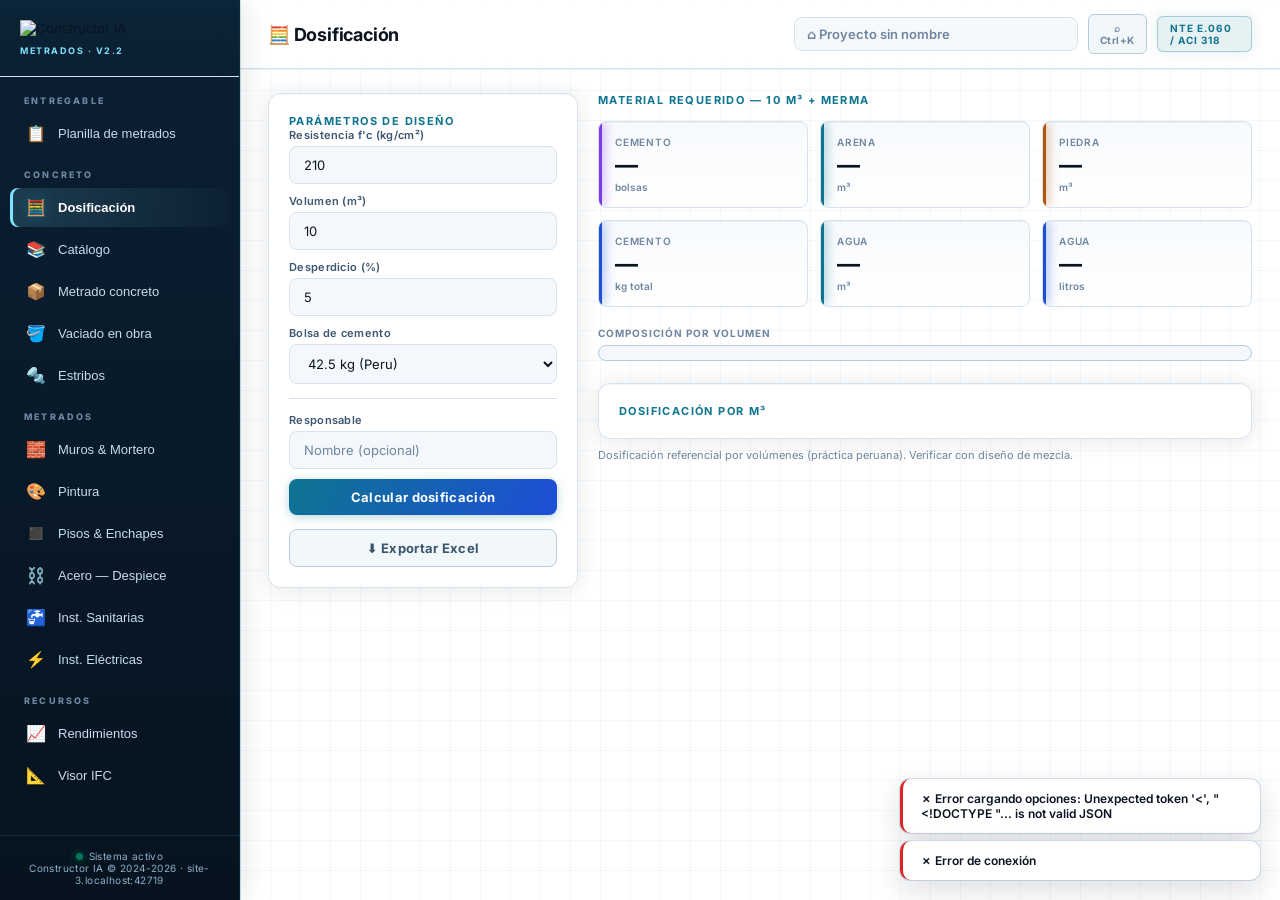
==== commit f42ba33a: "Tipografia normal: fuera la fuente futurista y los resplandores La interfaz usaba Orbitron, una fuen" ====
--- a/web_app/templates/index.html
+++ b/web_app/templates/index.html
@@ -7,7 +7,7 @@
 <link rel="icon" type="image/png" href="/static/brand/logo-mark.png">
 <link rel="preconnect" href="https://fonts.googleapis.com">
 <link rel="preconnect" href="https://fonts.gstatic.com" crossorigin>
-<link href="https://fonts.googleapis.com/css2?family=Inter:wght@400;500;600;700;800;900&family=Orbitron:wght@600;700;800;900&family=Rajdhani:wght@600;700&display=swap" rel="stylesheet">
+<link href="https://fonts.googleapis.com/css2?family=Inter:wght@400;500;600;700;800;900&display=swap" rel="stylesheet">
 <style>
 *,*::before,*::after{box-sizing:border-box;margin:0;padding:0}
 :root{
@@ -25,7 +25,8 @@
   --neon:0 1px 3px rgba(11,20,32,.08);
   --glow:0 8px 28px rgba(11,20,32,.07);
   --radius:12px;--radius-sm:8px;
-  --tech:'Orbitron','Rajdhani','Inter',sans-serif;
+  --tech:'Inter',system-ui,-apple-system,sans-serif;
+  --cifras:'Inter',ui-monospace,system-ui,sans-serif;
   font-family:'Inter',system-ui,-apple-system,sans-serif;font-size:13px;
 }
 
@@ -106,8 +107,8 @@
   box-shadow:0 1px 0 rgba(14,116,144,.10);
   padding:14px 28px;display:flex;align-items:center;justify-content:space-between;
 }
-.topbar h1{font-family:var(--tech);font-size:17px;font-weight:800;letter-spacing:1px;color:var(--text);text-transform:uppercase}
-.topbar h1 span{color:var(--cyan);text-shadow:0 0 14px rgba(14,116,144,.5)}
+.topbar h1{font-size:18px;font-weight:700;letter-spacing:-.2px;color:var(--text)}
+.topbar h1 span{color:var(--text)}
 .topbar .tag{
   font-size:10px;background:var(--cyan-dim);
   color:var(--cyan);border:1px solid rgba(14,116,144,.3);
@@ -140,7 +141,7 @@
 .card-title{font-size:11px;font-weight:700;color:var(--cyan);letter-spacing:1.4px;text-transform:uppercase}
 .mini-lbl{font-size:10px;font-weight:700;color:var(--text3);letter-spacing:1px;text-transform:uppercase;margin-bottom:6px}
 /* ── Catálogo ── */
-.cat-group-title{font-family:var(--tech);font-size:12px;font-weight:700;color:var(--violet2);text-transform:uppercase;letter-spacing:1.5px;margin:22px 0 10px;padding-bottom:7px;border-bottom:1px solid var(--border)}
+.cat-group-title{font-size:12px;font-weight:700;color:var(--violet);text-transform:uppercase;letter-spacing:.6px;margin:22px 0 10px;padding-bottom:7px;border-bottom:1px solid var(--border)}
 .cat-row{display:grid;grid-template-columns:repeat(auto-fill,minmax(158px,1fr));gap:12px}
 .cat-card{background:var(--surface2);border:1px solid var(--border);border-radius:var(--radius-sm);padding:8px;cursor:pointer;transition:border-color .18s,box-shadow .18s,transform .18s}
 .cat-card:hover{border-color:var(--cyan);box-shadow:0 0 0 1px rgba(14,116,144,.3),0 8px 24px rgba(14,116,144,.12);transform:translateY(-3px)}
@@ -152,7 +153,7 @@
 .brick-card:hover{border-color:var(--amber);box-shadow:0 0 0 1px rgba(255,176,32,.3),0 8px 22px rgba(255,176,32,.12);transform:translateY(-3px)}
 .brick-img{background:radial-gradient(circle at 50% 38%,#12203C,var(--bg3));border:1px solid var(--border2);border-radius:6px;padding:10px}
 .brick-n{font-size:12px;font-weight:700;color:var(--text);margin-top:9px;line-height:1.25}
-.brick-d{font-family:var(--tech);font-size:11px;color:var(--cyan);margin-top:3px;letter-spacing:.5px}
+.brick-d{font-size:11px;color:var(--cyan);margin-top:3px;letter-spacing:.5px}
 .brick-u{font-size:10px;color:var(--text3);margin-top:3px;text-transform:uppercase;letter-spacing:.6px}
 
 /* ── Grid ─── */
@@ -190,7 +191,7 @@
 .metric.rd::before{background:var(--red);box-shadow:0 0 12px var(--red)}
 .metric.or::before{background:var(--orange);box-shadow:0 0 12px var(--orange)}
 .metric-lbl{font-size:10px;color:var(--text3);font-weight:600;margin-bottom:6px;text-transform:uppercase;letter-spacing:.8px}
-.metric-val{font-family:var(--tech);font-size:23px;font-weight:700;color:#fff;line-height:1;letter-spacing:.5px}
+.metric-val{font-family:var(--cifras);font-variant-numeric:tabular-nums;font-size:23px;font-weight:700;color:var(--text);line-height:1;letter-spacing:-.3px}
 .metric-unit{font-size:10px;color:var(--text3);margin-top:4px;font-weight:600}
 
 /* ── Forms ─── */
@@ -243,10 +244,10 @@
 
 /* ── Hero total ─── */
 .hero{
-  background:linear-gradient(120deg,#141B3A 0%,#3A1E7A 45%,#0E3A55 100%);
-  border:1px solid rgba(14,116,144,.25);
+  background:linear-gradient(120deg,#0E7490 0%,#1D4ED8 100%);
+  border:1px solid rgba(14,116,144,.30);
   border-radius:var(--radius);padding:22px 26px;color:#fff;
-  box-shadow:0 0 40px rgba(14,116,144,.12),0 8px 30px rgba(11,20,32,.12);
+  box-shadow:0 6px 20px rgba(14,116,144,.18);
   position:relative;overflow:hidden;
 }
 .hero::before{
@@ -262,7 +263,7 @@
   border-radius:50%;
 }
 .hero-lbl{font-size:11px;color:var(--cyan);font-weight:700;text-transform:uppercase;letter-spacing:1.2px}
-.hero-val{font-family:var(--tech);font-size:30px;font-weight:800;margin-top:6px;letter-spacing:.5px;text-shadow:0 0 20px rgba(14,116,144,.4)}
+.hero-val{font-family:var(--cifras);font-variant-numeric:tabular-nums;font-size:30px;font-weight:800;margin-top:6px;letter-spacing:-.5px}
 .hero-sub{font-size:12px;opacity:.7;margin-top:4px;font-weight:500}
 
 /* ── IFC ─── */
@@ -326,7 +327,7 @@
 .del-btn:hover{background:var(--red-dim)}
 
 /* ── PRO v3 ─────────────────────────────── */
-::selection{background:rgba(14,116,144,.35);color:#fff}
+::selection{background:rgba(14,116,144,.18);color:var(--text)}
 ::-webkit-scrollbar{width:10px;height:10px}
 ::-webkit-scrollbar-track{background:#0A0F1C}
 ::-webkit-scrollbar-thumb{background:#1E2A45;border-radius:6px;border:2px solid #0A0F1C}
@@ -354,7 +355,7 @@
 .ace-tbl td select{min-width:88px}
 .ace-tbl select.ace-part{width:auto;display:inline-block;font-weight:700;color:var(--cyan);margin-right:8px}
 .ace-tbl input.ace-rot{width:auto;display:inline-block;min-width:240px;margin-right:8px}
-.ace-oe{font-family:var(--tech);font-size:10px;color:var(--text3);letter-spacing:.5px;margin-right:8px}
+.ace-oe{font-family:var(--cifras);font-size:10px;color:var(--text3);letter-spacing:.5px;margin-right:8px}
 .ace-inc,.ace-exc,.ace-nd{font-size:9px;font-weight:800;letter-spacing:.6px;padding:3px 8px;border-radius:20px;text-transform:uppercase;white-space:nowrap}
 .ace-inc{color:var(--green);background:var(--green-dim);border:1px solid rgba(43,232,160,.35)}
 .ace-exc{color:var(--red);background:var(--red-dim);border:1px solid rgba(255,77,109,.35)}
@@ -378,7 +379,7 @@
 .pal-it{display:flex;align-items:center;gap:11px;padding:9px 13px;border-radius:8px;cursor:pointer;font-size:13px;color:var(--text2)}
 .pal-it .pi{width:20px;text-align:center;flex-shrink:0}
 .pal-it small{margin-left:auto;color:var(--text3);font-size:9px;text-transform:uppercase;letter-spacing:1px}
-.pal-it.sel,.pal-it:hover{background:rgba(14,116,144,.11);color:#fff}
+.pal-it.sel,.pal-it:hover{background:rgba(14,116,144,.11);color:var(--text)}
 .modal-box{width:min(400px,90vw);margin:27vh auto 0;background:#FFFFFF;border:1px solid rgba(220,38,38,.35);border-radius:14px;padding:22px;box-shadow:0 24px 60px rgba(11,20,32,.18);animation:palIn .18s ease}
 /* 3D fullscreen */
 #v3d.fs{position:fixed;inset:22px;z-index:990;height:auto!important;box-shadow:0 0 100px rgba(14,116,144,.28),0 0 0 100vmax rgba(11,20,32,.40)}
@@ -558,7 +559,7 @@
         <div class="hero-lbl">Volumen total de concreto</div>
         <div class="hero-val" id="met-total-vol">0 m³</div>
         <div class="hero-sub" id="met-total-n">0 elementos</div>
-        <button class="btn mt" style="background:rgba(11,20,32,.06);color:#fff;border:1px solid rgba(11,20,32,.12)" onclick="metUsarVol()">Usar en dosificación →</button>
+        <button class="btn mt" style="background:rgba(11,20,32,.05);color:var(--text);border:1px solid rgba(11,20,32,.12)" onclick="metUsarVol()">Usar en dosificación →</button>
       </div>
       <div class="card mt">
         <div class="card-title">Resumen de obra</div>
@@ -2989,14 +2990,14 @@
 }
 function v3dLabel(txt){
   const c=document.createElement('canvas'),x=c.getContext('2d'),fs=42;
-  x.font='700 '+fs+'px Rajdhani,Inter,sans-serif';const tw=x.measureText(txt).width;
+  x.font='700 '+fs+'px Inter,system-ui,sans-serif';const tw=x.measureText(txt).width;
   c.width=tw+40;c.height=fs+26;
   const r=12,W=c.width,H=c.height;
   x.beginPath();x.moveTo(r,1);x.arcTo(W-1,1,W-1,H-1,r);x.arcTo(W-1,H-1,1,H-1,r);
   x.arcTo(1,H-1,1,1,r);x.arcTo(1,1,W-1,1,r);x.closePath();
   x.fillStyle='rgba(8,14,26,.92)';x.fill();
   x.strokeStyle='rgba(14,116,144,.75)';x.lineWidth=2.5;x.stroke();
-  x.font='700 '+fs+'px Rajdhani,Inter,sans-serif';x.textBaseline='middle';x.textAlign='center';
+  x.font='700 '+fs+'px Inter,system-ui,sans-serif';x.textBaseline='middle';x.textAlign='center';
   x.fillStyle='#9FE9FF';x.fillText(txt,W/2,H/2+2);
   const t=new THREE.CanvasTexture(c);t.minFilter=THREE.LinearFilter;t.encoding=THREE.sRGBEncoding;
   const sp=new THREE.Sprite(new THREE.SpriteMaterial({map:t,depthTest:false,transparent:true}));
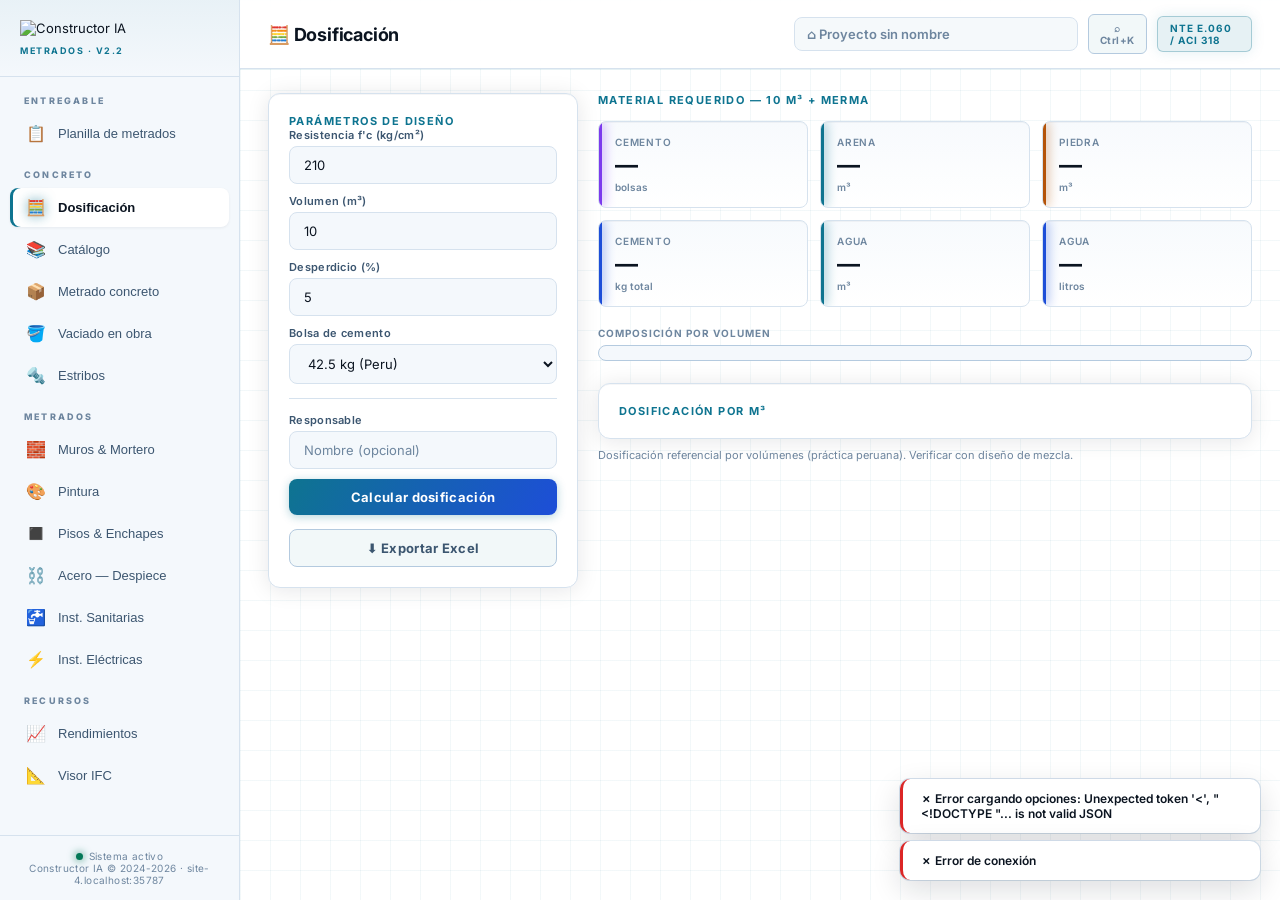
==== commit fefcc768: "Barra lateral y tarjeta del total: fuera los bloques de color saturado LA TARJETA DEL TOTAL tenia un" ====
--- a/web_app/templates/index.html
+++ b/web_app/templates/index.html
@@ -45,9 +45,9 @@
 
 /* ── Sidebar ─── */
 .sidebar{
-  width:240px;background:linear-gradient(180deg,#0B2033 0%,#06131F 100%);
-  border-right:1px solid #0A2A40;
-  box-shadow:1px 0 0 rgba(14,116,144,.18), 4px 0 24px rgba(11,20,32,.10);
+  width:240px;background:var(--bg2);
+  border-right:1px solid var(--border);
+  box-shadow:none;
   display:flex;flex-direction:column;position:fixed;top:0;left:0;bottom:0;z-index:50;
   transition:transform .3s;
 }
@@ -59,7 +59,7 @@
   width:100%;max-width:196px;display:block;margin-bottom:9px;
   filter:none;
 }
-.sidebar{--sb-txt:#C8DCEC;--sb-txt2:#8FB0C9;--sb-act:#7FE3FF}
+.sidebar{--sb-txt:var(--text2);--sb-txt2:var(--text3);--sb-act:var(--cyan)}
 .sidebar .brand p{font-size:9px;color:var(--sb-act);margin-top:2px;letter-spacing:1.5px;text-transform:uppercase;font-weight:700}
 .sidebar nav{flex:1;padding:14px 10px;display:flex;flex-direction:column;gap:3px;overflow-y:auto}
 .sidebar nav button{
@@ -69,15 +69,15 @@
   transition:all .18s ease;position:relative;
 }
 .sidebar nav button .ico{font-size:16px;width:24px;text-align:center;flex-shrink:0}
-.sidebar nav button:hover{background:rgba(127,227,255,.10);color:#fff}
+.sidebar nav button:hover{background:rgba(14,116,144,.07);color:var(--text)}
 .sidebar nav button.active{
-  background:linear-gradient(90deg,rgba(127,227,255,.16),rgba(127,227,255,.02));
-  color:#fff;font-weight:700;
-  box-shadow:inset 3px 0 0 var(--sb-act);
+  background:var(--surface);
+  color:var(--text);font-weight:700;
+  box-shadow:inset 3px 0 0 var(--cyan), 0 1px 3px rgba(11,20,32,.06);
 }
 .sidebar nav button.active .ico{filter:drop-shadow(0 0 6px rgba(14,116,144,.8))}
 .sidebar .sb-foot{
-  padding:14px 16px;border-top:1px solid rgba(127,227,255,.14);
+  padding:14px 16px;border-top:1px solid var(--border);
   font-size:10px;color:var(--sb-txt2);text-align:center;letter-spacing:.4px;
 }
 
@@ -244,27 +244,15 @@
 
 /* ── Hero total ─── */
 .hero{
-  background:linear-gradient(120deg,#0E7490 0%,#1D4ED8 100%);
-  border:1px solid rgba(14,116,144,.30);
-  border-radius:var(--radius);padding:22px 26px;color:#fff;
-  box-shadow:0 6px 20px rgba(14,116,144,.18);
+  background:var(--surface);
+  border:1px solid var(--border);border-left:4px solid var(--cyan);
+  border-radius:var(--radius);padding:20px 24px;color:var(--text);
+  box-shadow:0 2px 8px rgba(11,20,32,.05);
   position:relative;overflow:hidden;
 }
-.hero::before{
-  content:'';position:absolute;inset:0;
-  background:
-    linear-gradient(rgba(14,116,144,.05) 1px,transparent 1px) 0 0/22px 22px,
-    linear-gradient(90deg,rgba(14,116,144,.05) 1px,transparent 1px) 0 0/22px 22px;
-  pointer-events:none;
-}
-.hero::after{
-  content:'';position:absolute;top:-40%;right:-8%;width:200px;height:200px;
-  background:radial-gradient(circle,rgba(14,116,144,.22),transparent 60%);
-  border-radius:50%;
-}
-.hero-lbl{font-size:11px;color:var(--cyan);font-weight:700;text-transform:uppercase;letter-spacing:1.2px}
+.hero-lbl{font-size:11px;color:var(--text3);font-weight:700;text-transform:uppercase;letter-spacing:.6px}
 .hero-val{font-family:var(--cifras);font-variant-numeric:tabular-nums;font-size:30px;font-weight:800;margin-top:6px;letter-spacing:-.5px}
-.hero-sub{font-size:12px;opacity:.7;margin-top:4px;font-weight:500}
+.hero-sub{font-size:12px;color:var(--text2);margin-top:4px;font-weight:500}
 
 /* ── IFC ─── */
 #ifc-drop{
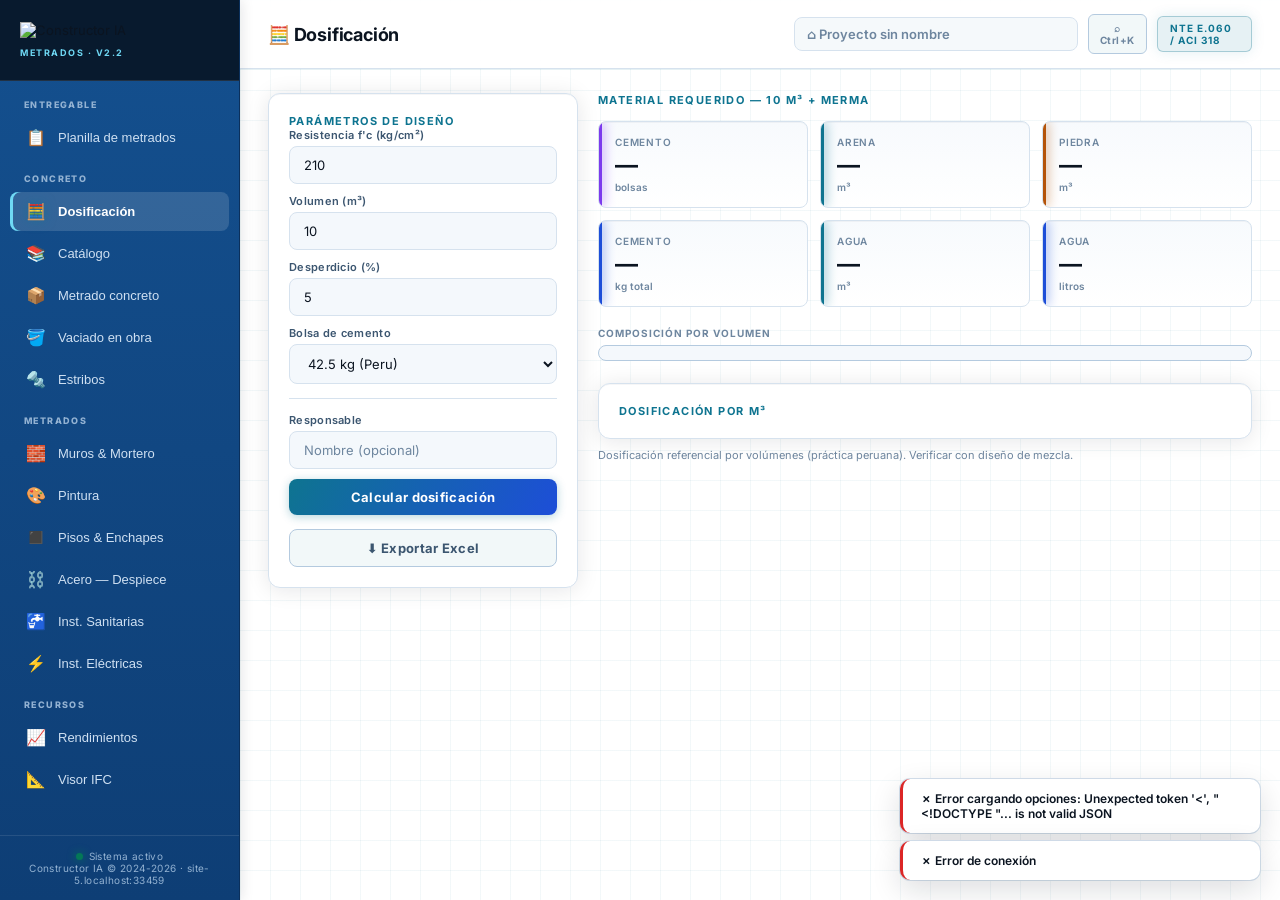
==== commit 6f80610a: "Barra lateral azul con el logo sobre fondo oscuro La barra lateral pasa a azul (#14508F a #0E3E75) y" ====
--- a/web_app/templates/index.html
+++ b/web_app/templates/index.html
@@ -45,21 +45,21 @@
 
 /* ── Sidebar ─── */
 .sidebar{
-  width:240px;background:var(--bg2);
-  border-right:1px solid var(--border);
-  box-shadow:none;
+  width:240px;background:linear-gradient(180deg,#14508F 0%,#0E3E75 100%);
+  border-right:1px solid #0B305C;
+  box-shadow:2px 0 12px rgba(11,20,32,.10);
   display:flex;flex-direction:column;position:fixed;top:0;left:0;bottom:0;z-index:50;
   transition:transform .3s;
 }
 .sidebar .brand{
-  padding:20px;border-bottom:1px solid var(--border);
-  background:linear-gradient(180deg,rgba(14,116,144,.05),transparent);
+  padding:22px 20px;border-bottom:1px solid rgba(255,255,255,.10);
+  background:#081A2E;
 }
 .sidebar .brand-logo{
   width:100%;max-width:196px;display:block;margin-bottom:9px;
   filter:none;
 }
-.sidebar{--sb-txt:var(--text2);--sb-txt2:var(--text3);--sb-act:var(--cyan)}
+.sidebar{--sb-txt:#CFE0F2;--sb-txt2:#93B2D2;--sb-act:#6FD9F5}
 .sidebar .brand p{font-size:9px;color:var(--sb-act);margin-top:2px;letter-spacing:1.5px;text-transform:uppercase;font-weight:700}
 .sidebar nav{flex:1;padding:14px 10px;display:flex;flex-direction:column;gap:3px;overflow-y:auto}
 .sidebar nav button{
@@ -69,15 +69,15 @@
   transition:all .18s ease;position:relative;
 }
 .sidebar nav button .ico{font-size:16px;width:24px;text-align:center;flex-shrink:0}
-.sidebar nav button:hover{background:rgba(14,116,144,.07);color:var(--text)}
+.sidebar nav button:hover{background:rgba(255,255,255,.09);color:#fff}
 .sidebar nav button.active{
-  background:var(--surface);
-  color:var(--text);font-weight:700;
-  box-shadow:inset 3px 0 0 var(--cyan), 0 1px 3px rgba(11,20,32,.06);
+  background:rgba(255,255,255,.14);
+  color:#fff;font-weight:700;
+  box-shadow:inset 3px 0 0 var(--sb-act);
 }
 .sidebar nav button.active .ico{filter:drop-shadow(0 0 6px rgba(14,116,144,.8))}
 .sidebar .sb-foot{
-  padding:14px 16px;border-top:1px solid var(--border);
+  padding:14px 16px;border-top:1px solid rgba(255,255,255,.10);
   font-size:10px;color:var(--sb-txt2);text-align:center;letter-spacing:.4px;
 }
 
@@ -326,7 +326,7 @@
 .kbd-hint:hover{color:var(--cyan);border-color:var(--cyan);box-shadow:0 0 12px rgba(14,116,144,.2)}
 @media(max-width:860px){.proj-input,.kbd-hint{display:none}}
 .led{display:inline-block;width:7px;height:7px;border-radius:50%;background:var(--green);box-shadow:0 0 9px var(--green);margin-right:6px;animation:ledp 2.2s infinite}
-.nav-g{font-size:9px;font-weight:800;letter-spacing:2.2px;color:var(--text3);text-transform:uppercase;padding:13px 14px 5px;user-select:none}
+.nav-g{font-size:9px;font-weight:800;letter-spacing:1.4px;color:var(--sb-txt2);text-transform:uppercase;padding:13px 14px 5px;user-select:none}
 .nav-g:first-child{padding-top:4px}
 .ren-chips{display:flex;gap:7px;flex-wrap:wrap;margin:10px 0}
 .chip{padding:5px 12px;border-radius:99px;border:1px solid var(--border2);background:rgba(14,116,144,.04);color:var(--text2);font-size:11px;font-weight:700;cursor:pointer;transition:all .15s}
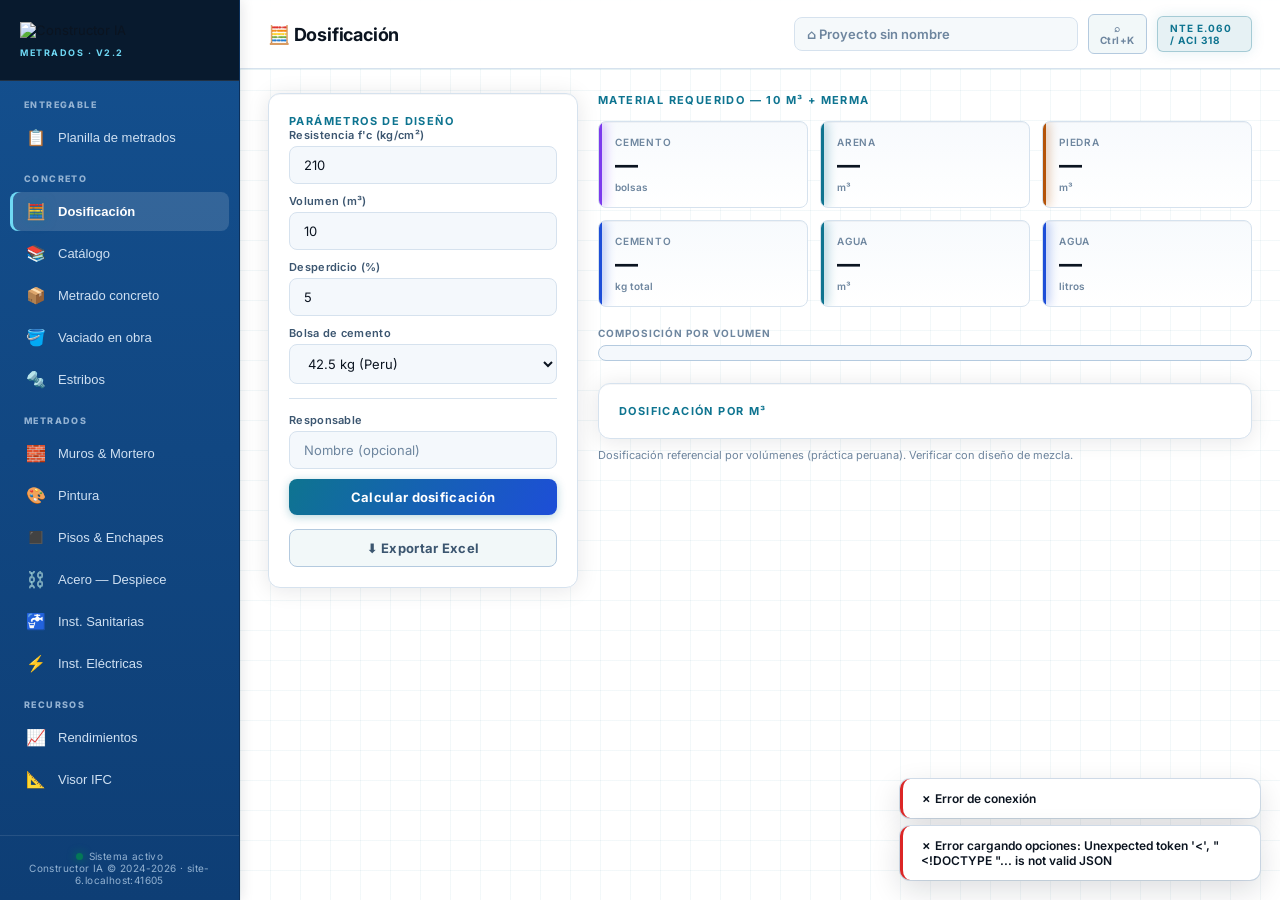
==== commit 02370691: "Metrado concreto: solo concreto, con f'c por elemento y su material Fuera las columnas de encofrado " ====
--- a/web_app/templates/index.html
+++ b/web_app/templates/index.html
@@ -497,7 +497,20 @@
       <div class="card-title">Nuevo elemento</div>
       <div class="frow"><label>Tipo de elemento</label><select id="met-tipo" onchange="metTipoChange()"></select></div>
       <div id="met-campos" class="g g2"></div>
-      <div class="frow mt"><label>Cantidad</label><input type="number" id="met-cant" value="1" min="1" step="1"></div>
+      <div class="g g2 mt">
+        <div class="frow"><label>Cantidad</label><input type="number" id="met-cant" value="1" min="1" step="1"></div>
+        <div class="frow"><label>f'c (kg/cm²)</label>
+          <select id="met-fc">
+            <option value="100">100 — solados</option>
+            <option value="140">140</option>
+            <option value="175">175</option>
+            <option value="210" selected>210</option>
+            <option value="245">245</option>
+            <option value="280">280</option>
+          </select>
+        </div>
+      </div>
+      <p class="note">La norma pide separar partidas por resistencia: «Para cada elemento diferente de concreto se indicará su calidad […] f'c» (OE.2.3).</p>
       <button class="btn btn-v btn-fw mt" onclick="metAgregar()">+ Agregar elemento</button>
       <p class="note" id="met-ayuda">—</p>
     </div>
@@ -534,7 +547,7 @@
       </div>
       <div style="overflow-x:auto">
       <table>
-        <thead><tr><th>#</th><th>Elemento</th><th>Dimensiones</th><th>Cant.</th><th style="text-align:right">Vol. m³</th><th style="text-align:right">Encof. m²</th><th style="text-align:right">Excav. m³</th><th></th></tr></thead>
+        <thead><tr><th>#</th><th>Elemento</th><th>Dimensiones</th><th style="text-align:center">f'c</th><th class="n">Cant.</th><th class="n">Vol. m³</th><th></th></tr></thead>
         <tbody id="met-tbl"></tbody>
       </table>
       </div>
@@ -550,11 +563,20 @@
         <button class="btn mt" style="background:rgba(11,20,32,.05);color:var(--text);border:1px solid rgba(11,20,32,.12)" onclick="metUsarVol()">Usar en dosificación →</button>
       </div>
       <div class="card mt">
-        <div class="card-title">Resumen de obra</div>
-        <div class="g g3 mt">
-          <div class="metric bl"><div class="metric-lbl">Encofrado</div><div class="metric-val" id="met-encof-m2">0</div><div class="metric-unit">m²</div></div>
-          <div class="metric or"><div class="metric-lbl">Excavación</div><div class="metric-val" id="met-excav-m3">0</div><div class="metric-unit">m³</div></div>
+        <div class="card-title">Material que consume ese concreto</div>
+        <div class="g g4 mt">
+          <div class="metric"><div class="metric-lbl">Cemento</div><div class="metric-val" id="met-cem">0</div><div class="metric-unit">bolsas 42.5 kg</div></div>
+          <div class="metric cy"><div class="metric-lbl">Arena</div><div class="metric-val" id="met-are">0</div><div class="metric-unit">m³</div></div>
+          <div class="metric am"><div class="metric-lbl">Piedra</div><div class="metric-val" id="met-pie">0</div><div class="metric-unit">m³</div></div>
+          <div class="metric bl"><div class="metric-lbl">Agua</div><div class="metric-val" id="met-agu">0</div><div class="metric-unit">litros</div></div>
         </div>
+        <div class="frow mt"><label>Desperdicio de obra (%)</label><input type="number" id="met-desp" value="5" min="0" max="20" step="1" oninput="metMateriales()"></div>
+        <p class="note">El material NO es metrado: el metrado es el m³ de concreto. Esto es para pedir en obra, y por eso lleva desperdicio (la norma lo manda al análisis de precios, no a la partida).</p>
+        <div style="overflow-x:auto" class="mt"><table>
+          <thead><tr><th>f'c</th><th>Proporción</th><th class="n">Vol. m³</th><th class="n">Bolsas</th><th class="n">Arena m³</th><th class="n">Piedra m³</th></tr></thead>
+          <tbody id="met-mat-tbl"></tbody>
+        </table></div>
+        <button class="btn btn-cy btn-fw mt" onclick="metEnviarPlanilla()">📋 Enviar partidas a la planilla</button>
         <div class="g g2 mt">
           <button class="btn btn-o btn-sm" onclick="exportMetradoPDF()">📄 PDF</button>
           <button class="btn btn-o btn-sm" onclick="exportMetradoExcel()">📊 Excel</button>
@@ -1346,10 +1368,11 @@
   const cant=+$('met-cant').value||1;
   post('/api/metrado/calcular',{tipo:t.clave,valores:vals,cantidad:cant},d=>{
     const dims=t.campos.map(c=>c.etiqueta+': '+vals[c.clave]+(c.sufijo||' m')).join(' · ');
-    metItems.push({tipo:t.nombre,clave:t.clave,vals,dims,cantidad:cant,vu:d.vol_unit,vt:d.vol_total,encof:d.encofrado_m2||0,exc:d.excavacion_m3||0});
+    const fc=+$('met-fc').value||210;
+    metItems.push({tipo:t.nombre,clave:t.clave,vals,dims,cantidad:cant,vu:d.vol_unit,vt:d.vol_total,fc:fc});
     metRender();saveState();
     if($('v3d').style.display!=='none')loadV3d(t.clave,vals);
-    toast(t.nombre+' · '+F(d.vol_total,3)+' m³ · '+F(d.encofrado_m2||0,2)+' m² encof.');
+    toast(t.nombre+" · f'c "+fc+' · '+F(d.vol_total,3)+' m³');
   });
 }
 /* contador animado (con fallback si la pestaña está oculta) */
@@ -1368,14 +1391,73 @@
   const tb=$('met-tbl'),em=$('met-empty'),sec=$('met-acero-section');
   if(!metItems.length){tb.innerHTML='';em.style.display='block';sec.style.display='none';return}
   em.style.display='none';sec.style.display='block';
-  tb.innerHTML=metItems.map((m,i)=>'<tr><td>'+(i+1)+'</td><td style="font-weight:600;color:var(--text)">'+m.tipo+'</td><td style="font-size:11px;color:var(--text3)">'+m.dims+'</td><td class="n">'+m.cantidad+'</td><td class="n" style="color:var(--cyan)">'+F(m.vt,3)+'</td><td class="n" style="color:var(--blue)">'+F(m.encof||0,2)+'</td><td class="n" style="color:var(--orange)">'+(m.exc?F(m.exc,3):'—')+'</td><td><div class="row-act"><button class="act-btn" title="Editar" onclick="metEdit('+i+')">✎</button><button class="act-btn" title="Duplicar" onclick="metDup('+i+')">⧉</button><button class="act-btn danger" title="Eliminar" onclick="metDel('+i+')">✕</button></div></td></tr>').join('');
+  tb.innerHTML=metItems.map((m,i)=>'<tr><td>'+(i+1)+'</td>'+
+    '<td style="font-weight:600;color:var(--text)">'+esc(m.tipo)+'</td>'+
+    '<td style="font-size:11px;color:var(--text3)">'+esc(m.dims)+'</td>'+
+    '<td style="text-align:center;font-weight:700;color:var(--violet)">'+(m.fc||210)+'</td>'+
+    '<td class="n">'+m.cantidad+'</td>'+
+    '<td class="n" style="color:var(--cyan);font-weight:700">'+F(m.vt,3)+'</td>'+
+    '<td><div class="row-act"><button class="act-btn" title="Editar" onclick="metEdit('+i+')">✎</button>'+
+    '<button class="act-btn" title="Duplicar" onclick="metDup('+i+')">⧉</button>'+
+    '<button class="act-btn danger" title="Eliminar" onclick="metDel('+i+')">✕</button></div></td></tr>').join('');
   const tot=metItems.reduce((s,m)=>s+m.vt,0);
-  const totEncof=metItems.reduce((s,m)=>s+(m.encof||0),0);
-  const totExc=metItems.reduce((s,m)=>s+(m.exc||0),0);
   tween($('met-total-vol'),tot,3,' m³');
   $('met-total-n').textContent=metItems.length+(metItems.length===1?' elemento':' elementos');
-  tween($('met-encof-m2'),totEncof,2);
-  tween($('met-excav-m3'),totExc,3);
+  metMateriales();
+}
+
+/* Agrupa por resistencia: la norma manda partidas separadas por f'c, y ademas
+   cada resistencia lleva su propia proporcion de mezcla. */
+function metPorFc(){
+  const g={};
+  metItems.forEach(m=>{const fc=m.fc||210; g[fc]=(g[fc]||0)+m.vt});
+  return Object.keys(g).map(Number).sort((a,b)=>a-b).map(fc=>({fc,vol:g[fc]}));
+}
+
+/* El material NO es metrado: el metrado es el m3 de concreto. Esto sirve para
+   pedir en obra, y por eso si lleva desperdicio. */
+async function metMateriales(){
+  const tb=$('met-mat-tbl'); if(!tb) return;
+  const grupos=metPorFc();
+  if(!grupos.length){
+    tb.innerHTML='<tr><td colspan="6" style="text-align:center;color:var(--text3)">Sin elementos</td></tr>';
+    ['met-cem','met-are','met-pie','met-agu'].forEach(id=>{const e=$(id); if(e) e.textContent='0'});
+    return;
+  }
+  const desp=+($('met-desp')||{}).value||0;
+  let cem=0,are=0,pie=0,agu=0,filas='';
+  for(const g of grupos){
+    try{
+      const r=await fetch('/api/dosificar',{method:'POST',headers:{'Content-Type':'application/json'},
+        body:JSON.stringify({fc:g.fc,volumen_m3:g.vol,desperdicio_pct:desp,peso_bolsa:42.5})}).then(x=>x.json());
+      if(!r.ok) continue;
+      cem+=r.cemento_bolsas; are+=r.arena_m3; pie+=r.piedra_m3; agu+=r.agua_litros;
+      filas+='<tr><td style="font-weight:700;color:var(--violet)">'+g.fc+'</td>'+
+        '<td style="font-size:11px">'+esc(r.dosificacion.proporcion)+'</td>'+
+        '<td class="n">'+F(g.vol,3)+'</td>'+
+        '<td class="n" style="color:var(--cyan);font-weight:700">'+Math.ceil(r.cemento_bolsas)+'</td>'+
+        '<td class="n">'+F(r.arena_m3,3)+'</td>'+
+        '<td class="n">'+F(r.piedra_m3,3)+'</td></tr>';
+    }catch(e){}
+  }
+  tb.innerHTML=filas||'<tr><td colspan="6" style="text-align:center;color:var(--text3)">—</td></tr>';
+  tween($('met-cem'),cem,1); tween($('met-are'),are,3);
+  tween($('met-pie'),pie,3); tween($('met-agu'),agu,0);
+}
+
+/* Una partida de concreto por cada resistencia, con sus elementos como
+   mediciones: es como se presenta en una planilla de expediente. */
+function metEnviarPlanilla(){
+  if(!metItems.length){ toast('Agrega elementos primero',false); return; }
+  const partidas=metPorFc().map(g=>({
+    grupo:'OE.2', unidad:'m3',
+    partida:"Concreto f'c="+g.fc+" kg/cm2",
+    filas:metItems.filter(m=>(m.fc||210)===g.fc).map(m=>({
+      desc:m.tipo+(m.dims?' — '+m.dims:''), cant:m.cantidad, veces:'',
+      largo:+(m.vu||0).toFixed(4), ancho:'', alto:''
+    }))
+  }));
+  plaEnviar(partidas);
 }
 function metDel(i){metItems.splice(i,1);metRender();saveState()}
 function metDup(i){const c=JSON.parse(JSON.stringify(metItems[i]));metItems.splice(i+1,0,c);metRender();saveState();toast('Elemento duplicado')}
@@ -2133,11 +2215,11 @@
 function exportMetradoPDF(){
   if(!metItems.length){toast('Agrega elementos primero',false);return;}
   const tot=metItems.reduce((s,m)=>s+m.vt,0),
-        totE=metItems.reduce((s,m)=>s+(m.encof||0),0),totX=metItems.reduce((s,m)=>s+(m.exc||0),0);
+        porFc=metPorFc();
   const proyecto=$('proj-name')?.value||'Proyecto sin nombre';
   const fecha=new Date().toLocaleDateString('es-PE',{day:'2-digit',month:'long',year:'numeric'});
   const logoUrl=location.origin+'/static/brand/logo-full.png';
-  const rows=metItems.map((m,i)=>'<tr><td>'+(i+1)+'</td><td>'+m.tipo+'</td><td>'+m.dims+'</td><td class="r">'+m.cantidad+'</td><td class="r">'+F(m.vt,3)+'</td><td class="r">'+F(m.encof||0,2)+'</td><td class="r">'+(m.exc?F(m.exc,3):'—')+'</td></tr>').join('');
+  const rows=metItems.map((m,i)=>'<tr><td>'+(i+1)+'</td><td>'+m.tipo+'</td><td>'+m.dims+'</td><td class="r">'+(m.fc||210)+'</td><td class="r">'+m.cantidad+'</td><td class="r">'+F(m.vt,3)+'</td></tr>').join('');
   // esquemas de sección por elemento
   const secs=metItems.map((m,i)=>{
     if(!m.vals)return '';
@@ -2163,11 +2245,10 @@
     '<div class="hd"><div><h1>Metrado de Concreto</h1><div class="sub">R.D. 073-2010-VIVIENDA · Norma Técnica de Metrados</div></div><div class="rt"><img src="'+logoUrl+'" onerror="this.style.display=\'none\'"></div></div>'+
     '<div class="meta">Proyecto: <b>'+proyecto+'</b> · '+fecha+' · '+metItems.length+' elementos</div>'+
     '<div class="cards"><div class="cd"><div class="l">Concreto</div><div class="v">'+F(tot,2)+' m³</div></div>'+
-    '<div class="cd"><div class="l">Encofrado</div><div class="v">'+F(totE,1)+' m²</div></div>'+
-    '<div class="cd"><div class="l">Excavación</div><div class="v">'+F(totX,2)+' m³</div></div>'+
+    porFc.map(g=>'<div class="cd"><div class="l">f&#39;c '+g.fc+'</div><div class="v">'+F(g.vol,2)+' m³</div></div>').join('')+
     '</div>'+
-    '<h2>Detalle de elementos</h2><table><thead><tr><th>#</th><th>Elemento</th><th>Dimensiones</th><th class="r">Cant.</th><th class="r">Vol. m³</th><th class="r">Encof. m²</th><th class="r">Excav. m³</th></tr></thead><tbody>'+rows+'</tbody>'+
-    '<tfoot><tr><td colspan="4">TOTAL</td><td class="r">'+F(tot,3)+'</td><td class="r">'+F(totE,2)+'</td><td class="r">'+F(totX,3)+'</td></tr></tfoot></table>'+
+    '<h2>Detalle de elementos</h2><table><thead><tr><th>#</th><th>Elemento</th><th>Dimensiones</th><th class="r">f&#39;c</th><th class="r">Cant.</th><th class="r">Vol. m³</th></tr></thead><tbody>'+rows+'</tbody>'+
+    '<tfoot><tr><td colspan="5">TOTAL</td><td class="r">'+F(tot,3)+'</td></tr></tfoot></table>'+
     (secs?'<h2>Esquemas de sección</h2><div class="secs">'+secs+'</div>':'')+
     '<div class="ft">Valores referenciales. Verificar con el proyecto estructural. · Constructor IA · constructoria</div></body></html>';
   const blob=new Blob([html],{type:'text/html'});
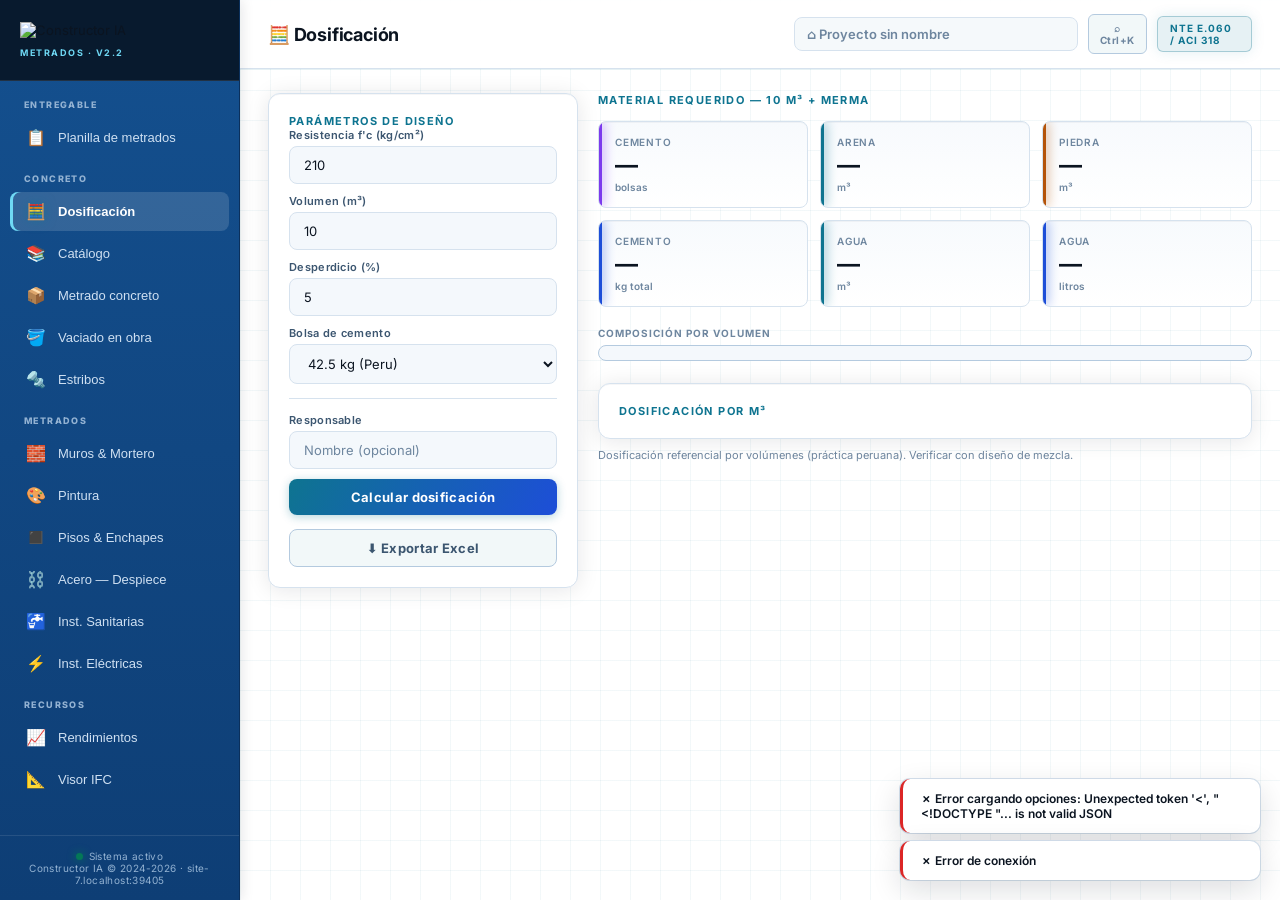
==== commit 4504fde3: "Instalaciones sanitarias: entrada manual, con material y diametro separados La seccion fabricaba la " ====
--- a/web_app/templates/index.html
+++ b/web_app/templates/index.html
@@ -963,46 +963,71 @@
 </div>
 </div>
 
-<!-- ═══ INST. SANITARIAS ═══ -->
+<!-- ═══ INST. SANITARIAS · OE.4 ═══ -->
 <div class="panel" id="tab-san">
 <div class="cols">
   <div class="col-side">
     <div class="card">
-      <div class="card-title">Puntos de la vivienda</div>
-      <div class="g g2">
-        <div class="frow"><label>Puntos agua fría</label><input type="number" id="san-af" value="6" min="0" step="1" oninput="calcSan()"></div>
-        <div class="frow"><label>Puntos agua caliente</label><input type="number" id="san-ac" value="2" min="0" step="1" oninput="calcSan()"></div>
-        <div class="frow"><label>Puntos desagüe 2"</label><input type="number" id="san-d2" value="5" min="0" step="1" oninput="calcSan()"></div>
-        <div class="frow"><label>Puntos desagüe 4"</label><input type="number" id="san-d4" value="3" min="0" step="1" oninput="calcSan()"></div>
+      <div class="card-title">Agregar partida</div>
+      <div class="frow"><label>Partida (Norma de Metrados, OE.4)</label>
+        <select id="san-cat"></select>
       </div>
+      <button class="btn btn-v btn-fw mt" onclick="sanAdd()">+ Agregar fila</button>
+      <p class="note">La app no cuenta nada por ti: escribe las cantidades y los metros que mediste en el plano. Cada fila lleva su material y su diámetro porque la norma manda agrupar las partidas «por tipo de material y diámetro».</p>
+    </div>
+
+    <div class="card mt">
+      <div class="card-title">Cómo se mide · OE.4</div>
+      <p class="note">
+        <b>Salidas — Pto.</b> Se cuenta el número de puntos de salida (OE.4.2.1, OE.4.3.1); en desagüe, el número de puntos de entrada (OE.4.6.1). El punto ya incluye su tubería y sus accesorios dentro del ambiente: <b>no se convierte a metros</b>.<br><br>
+        <b>Redes — m.</b> «El cómputo se ejecutará por metro lineal <b>sin descontar la longitud de los accesorios</b>» (OE.4.2.2, OE.4.6.2).<br><br>
+        <b>Accesorios y válvulas — Und.</b> Por cantidad, «agrupándose por tipo de material y diámetro» (OE.4.2.4, OE.4.2.5).<br><br>
+        <b>No se metra</b> la conexión domiciliaria de agua (OE.4.2).
+      </p>
       <div class="hr"></div>
-      <div class="card-title">Redes adicionales (ml)</div>
-      <div class="g g3">
-        <div class="frow"><label>Red ½"</label><input type="number" id="san-m1" value="8" min="0" step="1" oninput="calcSan()"></div>
-        <div class="frow"><label>Red 2"</label><input type="number" id="san-m2" value="6" min="0" step="1" oninput="calcSan()"></div>
-        <div class="frow"><label>Red 4"</label><input type="number" id="san-m4" value="10" min="0" step="1" oninput="calcSan()"></div>
+      <p class="note">R.D. N° 073-2010/VIVIENDA/VMCS-DNC, de aplicación obligatoria en Expedientes Técnicos.</p>
+    </div>
+  </div>
+
+  <div class="col-main">
+    <div class="card">
+      <div class="card-head">
+        <div class="card-title">Partidas medidas</div>
+        <button class="btn btn-o btn-sm" onclick="sanLimpiar()">Limpiar</button>
       </div>
-      <div class="g g2">
-        <div class="frow"><label>Registros 4"</label><input type="number" id="san-reg" value="2" min="0" step="1" oninput="calcSan()"></div>
-        <div class="frow"><label>Sumideros 2"</label><input type="number" id="san-sum" value="2" min="0" step="1" oninput="calcSan()"></div>
+      <div style="overflow-x:auto"><table>
+        <thead><tr>
+          <th style="min-width:180px">Partida</th>
+          <th style="min-width:130px">Descripción / ubicación</th>
+          <th style="min-width:110px">Material</th>
+          <th style="min-width:80px">Ø</th>
+          <th class="n" style="width:64px">Cant.</th>
+          <th class="n" style="width:78px">Long. m</th>
+          <th class="n" style="width:80px">Parcial</th>
+          <th style="width:48px">Und.</th>
+          <th style="width:38px"></th>
+        </tr></thead>
+        <tbody id="san-tbl"></tbody>
+      </table></div>
+      <p id="san-vacio" class="note" style="text-align:center;padding:20px 0">Sin partidas. Agrega la primera desde el panel izquierdo.</p>
+    </div>
+
+    <div class="g g3 mt">
+      <div class="metric"><div class="metric-lbl">Salidas</div><div class="metric-val" id="san-pto">0</div><div class="metric-unit">pto</div></div>
+      <div class="metric cy"><div class="metric-lbl">Redes</div><div class="metric-val" id="san-ml">0</div><div class="metric-unit">m</div></div>
+      <div class="metric am"><div class="metric-lbl">Accesorios y aparatos</div><div class="metric-val" id="san-und">0</div><div class="metric-unit">und</div></div>
+    </div>
+
+    <div class="card mt">
+      <div class="card-head">
+        <div class="card-title">Resumen de partidas</div>
+        <span class="note" id="san-np">0 partidas</span>
       </div>
-      <p class="note">Factores por punto según planillas típicas de vivienda (referencial): agua = 3.0 ml + 3 codos + 1 tee · desagüe 2" = 2.5 ml + 2 codos + 1 yee · desagüe 4" = 1.8 ml + 1 codo + 1 yee.</p>
-    </div>
-  </div>
-  <div class="col-main">
-    <div class="card-title">Tubería a comprar</div>
-    <div class="g g3 mt">
-      <div class="metric cy"><div class="metric-lbl">PVC ½" agua (×5 m)</div><div class="metric-val" id="san-t1">—</div><div class="metric-unit" id="san-t1u">tubos</div></div>
-      <div class="metric am"><div class="metric-lbl">PVC 2" desagüe (×3 m)</div><div class="metric-val" id="san-t2">—</div><div class="metric-unit" id="san-t2u">tubos</div></div>
-      <div class="metric or"><div class="metric-lbl">PVC 4" desagüe (×3 m)</div><div class="metric-val" id="san-t4">—</div><div class="metric-unit" id="san-t4u">tubos</div></div>
-    </div>
-    <div class="card mt2">
-      <div class="card-title">Accesorios y consumibles</div>
       <div style="overflow-x:auto"><table>
-        <thead><tr><th>Material</th><th style="text-align:right">Cantidad</th><th>Unidad</th></tr></thead>
-        <tbody id="san-acc"></tbody>
+        <thead><tr><th>#</th><th>Partida</th><th class="n">Metrado</th><th>Und.</th></tr></thead>
+        <tbody id="san-res"></tbody>
       </table></div>
-      <p class="note">Cantidades referenciales para presupuesto. El metrado fino se hace sobre el plano isométrico.</p>
+      <button class="btn btn-cy btn-fw mt" onclick="sanEnviar()">📋 Enviar partidas a la planilla</button>
     </div>
   </div>
 </div>
@@ -2159,6 +2184,203 @@
            unidad:'kg',metrado:+t[k].toFixed(2),oe:P.oe,regla:P.r};});
 }
 
+/* ═══ INSTALACIONES SANITARIAS · OE.4 ═══
+   La app NO genera cantidades: el ingeniero escribe lo que conto y midio en el
+   plano. Antes esta seccion fabricaba tuberia multiplicando puntos por una
+   longitud fija (puntos x 3.0 m), que no es metrado sino invento.
+
+   Norma Tecnica de Metrados (R.D. 073-2010-VIVIENDA/VMCS-DNC), OE.4:
+   - Salidas: se cuenta el numero de puntos (Pto). El punto ya incluye su
+     tuberia y accesorios dentro del ambiente: no se convierte a metros.
+   - Redes: metro lineal, "sin descontar la longitud de los accesorios".
+   - Accesorios y valvulas: unidad, "agrupandose por tipo de material y
+     diametro" — por eso material y diametro van en columnas separadas. */
+
+/* Materiales y diametros por sistema. El material va aparte del diametro
+   porque la norma agrupa las partidas por AMBOS. */
+const SAN_MAT = {
+  af: ['PVC-SAP', 'CPVC', 'F°G°', 'PEAD'],
+  ac: ['CPVC', 'F°G°', 'PP-R'],
+  de: ['PVC-SAL', 'F°F°', 'Concreto simple'],
+  no: ['—']
+};
+const SAN_DIA = {
+  af: ['½"', '¾"', '1"', '1¼"', '1½"', '2"', '3"', '4"'],
+  ac: ['½"', '¾"', '1"'],
+  de: ['2"', '3"', '4"', '6"', '8"'],
+  no: ['—']
+};
+const SAN_U = { pto: 'Pto', m: 'm', und: 'Und', glb: 'Glb' };
+
+/* Catalogo OE.4. u = unidad · s = sistema (af/ac/de/no) · L = lleva longitud
+   medida · T = el nombre lo escribe el usuario (la norma no da lista cerrada). */
+const SAN_P = {
+  ap_sum : {g:'Aparatos', n:'', u:'und', oe:'OE.4.1.1', s:'no', T:1, ph:'INODORO TANQUE BAJO'},
+  ap_ins : {g:'Aparatos', n:'', u:'und', oe:'OE.4.1.3', s:'no', T:1, ph:'INODORO — instalación'},
+  ac_sum : {g:'Aparatos', n:'', u:'und', oe:'OE.4.1.2', s:'no', T:1, ph:'PAPELERA DE LOSA'},
+  af_sal : {g:'Agua fría', n:'SALIDA DE AGUA FRÍA', u:'pto', oe:'OE.4.2.1', s:'af', ph:'Baño 1 · lavatorio'},
+  af_dist: {g:'Agua fría', n:'RED DE DISTRIBUCIÓN DE AGUA FRÍA', u:'m', oe:'OE.4.2.2', s:'af', L:1, ph:'Baño 1 · eje A'},
+  af_alim: {g:'Agua fría', n:'RED DE ALIMENTACIÓN DE AGUA FRÍA', u:'m', oe:'OE.4.2.3', s:'af', L:1, ph:'Cisterna → tanque'},
+  af_acc : {g:'Agua fría', n:'', u:'und', oe:'OE.4.2.4', s:'af', T:1, ph:'CODO 90°'},
+  af_val : {g:'Agua fría', n:'', u:'und', oe:'OE.4.2.5', s:'af', T:1, ph:'VÁLVULA COMPUERTA DE BRONCE'},
+  af_alm : {g:'Agua fría', n:'', u:'glb', oe:'OE.4.2.6', s:'no', T:1, ph:'TANQUE ELEVADO 1100 L'},
+  ac_sal : {g:'Agua caliente', n:'SALIDA DE AGUA CALIENTE', u:'pto', oe:'OE.4.3.1', s:'ac', ph:'Baño 1 · ducha'},
+  ac_dist: {g:'Agua caliente', n:'RED DE DISTRIBUCIÓN DE AGUA CALIENTE', u:'m', oe:'OE.4.3.2', s:'ac', L:1, ph:'Terma → baño 1'},
+  ac_acc : {g:'Agua caliente', n:'', u:'und', oe:'OE.4.3.3', s:'ac', T:1, ph:'CODO 90°'},
+  ac_val : {g:'Agua caliente', n:'', u:'und', oe:'OE.4.3.4', s:'ac', T:1, ph:'VÁLVULA ESFÉRICA DE BRONCE'},
+  ac_eq  : {g:'Agua caliente', n:'', u:'und', oe:'OE.4.3.5', s:'no', T:1, ph:'TERMA ELÉCTRICA 80 L'},
+  de_sal : {g:'Desagüe', n:'SALIDA DE DESAGÜE', u:'pto', oe:'OE.4.6.1', s:'de', ph:'Baño 1 · inodoro'},
+  de_der : {g:'Desagüe', n:'RED DE DERIVACIÓN', u:'m', oe:'OE.4.6.2', s:'de', L:1, ph:'Baño 1 → montante'},
+  de_col : {g:'Desagüe', n:'RED COLECTORA', u:'m', oe:'OE.4.6.3', s:'de', L:1, ph:'Caja 1 → caja 2'},
+  de_acc : {g:'Desagüe', n:'', u:'und', oe:'OE.4.6.4', s:'de', T:1, ph:'YEE 4"×2"'},
+  de_caj : {g:'Desagüe', n:'', u:'und', oe:'OE.4.6.5.1', s:'no', T:1, ph:'CAJA DE REGISTRO 12"×24"'},
+  de_esp : {g:'Desagüe', n:'', u:'und', oe:'OE.4.6.6', s:'no', T:1, ph:'TRAMPA DE GRASA'},
+  pl_red : {g:'Pluvial', n:'RED DE RECOLECCIÓN PLUVIAL', u:'m', oe:'OE.4.5.1', s:'de', L:1, ph:'Canaleta techo'},
+  pl_acc : {g:'Pluvial', n:'', u:'und', oe:'OE.4.5.2', s:'de', T:1, ph:'REJILLA DE CANALETA'}
+};
+const SAN_ORD = ['ap_sum','ap_ins','ac_sum','af_sal','af_dist','af_alim','af_acc','af_val','af_alm',
+                 'ac_sal','ac_dist','ac_acc','ac_val','ac_eq',
+                 'de_sal','de_der','de_col','de_acc','de_caj','de_esp','pl_red','pl_acc'];
+
+let sanRows = [];
+
+function sanParcial(r){
+  const p = SAN_P[r.p]; if(!p) return 0;
+  return (+r.c || 0) * (p.L ? (+r.L || 0) : 1);
+}
+function sanDec(u){ return u === 'm' ? 2 : 0 }
+
+function sanAdd(){
+  const k = ($('san-cat') || {}).value || 'af_sal';
+  const p = SAN_P[k];
+  sanRows.push({ p:k, d:'', mat:SAN_MAT[p.s][0], dia:SAN_DIA[p.s][0], c:1, L:0 });
+  sanRender(); sanGuardar();
+}
+function sanDel(i){ sanRows.splice(i,1); sanRender(); sanGuardar() }
+function sanSet(i, campo, v){
+  sanRows[i][campo] = v;
+  if(campo === 'p'){
+    const p = SAN_P[v];
+    sanRows[i].mat = SAN_MAT[p.s][0];
+    sanRows[i].dia = SAN_DIA[p.s][0];
+    sanRender();
+  } else {
+    sanCalc();
+  }
+  sanGuardar();
+}
+function sanLimpiar(){
+  if(!sanRows.length) return;
+  ask('¿Vaciar las '+sanRows.length+' filas de instalaciones sanitarias?',()=>{
+    sanRows=[]; sanRender(); sanGuardar();
+  });
+}
+
+function sanRender(){
+  const tb = $('san-tbl'), vac = $('san-vacio');
+  if(!tb) return;
+  if(vac) vac.style.display = sanRows.length ? 'none' : 'block';
+  const opcs = SAN_ORD.map(k=>{
+    const p = SAN_P[k];
+    return '<option value="'+k+'">'+p.g+' · '+(p.n || p.ph)+'</option>';
+  }).join('');
+  tb.innerHTML = sanRows.map((r,i)=>{
+    const p = SAN_P[r.p], u = SAN_U[p.u];
+    const sel = (campo, lista, val) =>
+      '<td><select onchange="sanSet('+i+',\''+campo+'\',this.value)" style="width:100%;padding:4px 6px;font-size:12px">'+
+      lista.map(o=>'<option'+(o===val?' selected':'')+'>'+o+'</option>').join('')+'</select></td>';
+    return '<tr>'+
+      '<td><select onchange="sanSet('+i+',\'p\',this.value)" style="width:100%;padding:4px 6px;font-size:11px;font-weight:600">'+
+        SAN_ORD.map(k=>'<option value="'+k+'"'+(k===r.p?' selected':'')+'>'+SAN_P[k].g+' · '+(SAN_P[k].n||SAN_P[k].ph)+'</option>').join('')+
+      '</select><div style="font-size:9px;color:var(--text3);margin-top:2px">'+p.oe+'</div></td>'+
+      '<td><input type="text" value="'+esc(r.d)+'" placeholder="'+esc(p.ph)+'" '+
+        'oninput="sanSet('+i+',\'d\',this.value)" style="width:100%;padding:4px 6px;font-size:12px"></td>'+
+      sel('mat', SAN_MAT[p.s], r.mat) +
+      sel('dia', SAN_DIA[p.s], r.dia) +
+      '<td class="n"><input type="number" step="1" min="0" value="'+esc(r.c)+'" '+
+        'oninput="sanSet('+i+',\'c\',this.value)" style="width:100%;text-align:right;padding:4px 6px;font-size:12px"></td>'+
+      '<td class="n">'+(p.L
+        ? '<input type="number" step="0.01" min="0" value="'+esc(r.L)+'" oninput="sanSet('+i+',\'L\',this.value)" style="width:100%;text-align:right;padding:4px 6px;font-size:12px">'
+        : '<span style="color:var(--text3)">—</span>')+'</td>'+
+      '<td class="n" id="san-p-'+i+'" style="color:var(--cyan);font-weight:700">'+F(sanParcial(r), sanDec(p.u))+'</td>'+
+      '<td style="font-size:11px;color:var(--text2)">'+u+'</td>'+
+      '<td><button class="act-btn danger" onclick="sanDel('+i+')">✕</button></td>'+
+      '</tr>';
+  }).join('');
+  sanCalc();
+}
+
+/* Agrupa por partida + material + diametro, que es como la norma manda
+   presentarlas. */
+function sanPartidas(){
+  const map = new Map();
+  sanRows.forEach(r=>{
+    const p = SAN_P[r.p]; if(!p) return;
+    const base = p.T ? ((r.d||'').trim().toUpperCase() || '(SIN DESCRIPCIÓN)') : p.n;
+    const mat = (r.mat && r.mat !== '—') ? ' ' + r.mat : '';
+    const dia = (r.dia && r.dia !== '—') ? ' Ø ' + r.dia : '';
+    const nom = base + mat + dia;
+    const k = p.oe + '|' + nom;
+    if(!map.has(k)) map.set(k, {oe:p.oe, grupo:p.g, partida:nom, und:SAN_U[p.u],
+                               dec:sanDec(p.u), total:0, filas:[]});
+    const o = map.get(k);
+    o.total += sanParcial(r);
+    o.filas.push({desc: p.T ? (r.d||'') : (r.d || p.ph), cant:+r.c||0, veces:'',
+                  largo: p.L ? (+r.L||0) : '', ancho:'', alto:''});
+  });
+  return [...map.values()].sort((a,b)=> a.oe.localeCompare(b.oe) || a.partida.localeCompare(b.partida));
+}
+
+function sanCalc(){
+  const ps = sanPartidas();
+  const tot = u => ps.filter(p=>p.und===u).reduce((s,p)=>s+p.total,0);
+  if($('san-pto')) tween($('san-pto'), tot('Pto'), 0);
+  if($('san-ml'))  tween($('san-ml'),  tot('m'),   2);
+  if($('san-und')) tween($('san-und'), tot('Und'), 0);
+  const np = $('san-np');
+  if(np) np.textContent = ps.length + (ps.length===1 ? ' partida' : ' partidas');
+  const res = $('san-res');
+  if(res) res.innerHTML = ps.map((p,i)=>
+    '<tr><td class="n" style="color:var(--text3)">'+(i+1)+'</td>'+
+    '<td style="font-weight:600;color:var(--text)">'+esc(p.partida)+
+      '<div style="font-size:9px;color:var(--text3);margin-top:2px">'+p.grupo+' · '+p.oe+' · '+
+      p.filas.length+(p.filas.length===1?' fila':' filas')+'</div></td>'+
+    '<td class="n" style="color:var(--cyan);font-weight:800">'+F(p.total,p.dec)+'</td>'+
+    '<td style="font-size:11px">'+p.und+'</td></tr>'
+  ).join('') || '<tr><td colspan="4" style="text-align:center;color:var(--text3);padding:18px">Aún no hay partidas.</td></tr>';
+  sanRows.forEach((r,i)=>{
+    const c = document.getElementById('san-p-'+i);
+    if(c) c.textContent = F(sanParcial(r), sanDec(SAN_P[r.p].u));
+  });
+}
+
+function sanEnviar(){
+  const ps = sanPartidas();
+  if(!ps.length){ toast('Agrega partidas primero', false); return; }
+  plaEnviar(ps.map(p=>({grupo:'OE.4', codigo:'', partida:p.partida, unidad:p.und, filas:p.filas})));
+}
+
+const SAN_STORE = 'cia_sanitarias_v1';
+function sanGuardar(){
+  try{ localStorage.setItem(SAN_STORE, JSON.stringify({v:1, filas:sanRows})); }catch(e){}
+}
+function sanCargar(){
+  try{
+    const d = JSON.parse(localStorage.getItem(SAN_STORE) || 'null');
+    if(d && Array.isArray(d.filas)) sanRows = d.filas;
+  }catch(e){}
+  const s = $('san-cat');
+  if(s && !s.options.length){
+    s.innerHTML = SAN_ORD.map(k=>{
+      const p = SAN_P[k];
+      return '<option value="'+k+'">'+p.g+' · '+(p.n || p.ph)+'</option>';
+    }).join('');
+  }
+  sanRender();
+}
+/* Lo llama initMetradosPro() */
+function calcSan(){ sanCargar(); }
+
 /* ── Modal de confirmación ── */
 let _modalCb=null;
 function ask(msg,cb){$('modal-msg').textContent=msg;_modalCb=cb;$('modal').classList.add('open')}
@@ -2291,31 +2513,6 @@
 }
 /* Acero — despiece por barras */
 /* Instalaciones sanitarias */
-function calcSan(){
-  const af=+$('san-af').value||0,ac=+$('san-ac').value||0,d2=+$('san-d2').value||0,d4=+$('san-d4').value||0;
-  const m1=+$('san-m1').value||0,m2=+$('san-m2').value||0,m4=+$('san-m4').value||0;
-  const reg=+$('san-reg').value||0,sum=+$('san-sum').value||0;
-  const pA=af+ac;
-  const ml1=pA*3.0+m1, ml2=d2*2.5+m2, ml4=d4*1.8+m4;
-  const t1=Math.ceil(ml1*1.05/5), t2=Math.ceil(ml2*1.05/3), t4=Math.ceil(ml4*1.05/3);
-  $('san-t1').textContent=t1;$('san-t1u').textContent='tubos · '+F(ml1,1)+' ml';
-  $('san-t2').textContent=t2;$('san-t2u').textContent='tubos · '+F(ml2,1)+' ml';
-  $('san-t4').textContent=t4;$('san-t4u').textContent='tubos · '+F(ml4,1)+' ml';
-  const cod1=pA*3, tee1=pA*1, uni1=pA*2;
-  const cod2=d2*2, yee2=d2*1, cod4=d4*1, yee4=d4*1;
-  const uniones=cod1+tee1+uni1+cod2+yee2+cod4+yee4+(t1+t2+t4);
-  const peg=Math.max(0.25,Math.ceil(uniones/300*4)/4);
-  const tef=Math.ceil(pA*0.5);
-  $('san-acc').innerHTML=[
-    ['Codo PVC ½" × 90°',cod1,'und'],['Tee PVC ½"',tee1,'und'],['Unión / adaptador ½"',uni1,'und'],
-    ['Codo PVC 2" × 90°',cod2,'und'],['Yee PVC 2"',yee2,'und'],
-    ['Codo PVC 4" × 90°',cod4,'und'],['Yee PVC 4"',yee4,'und'],
-    ['Yee reducción 4"×2"',Math.min(d2,d4)||0,'und'],
-    ['Registro roscado bronce 4"',reg,'und'],['Sumidero 2"',sum,'und'],
-    ['Sombrero ventilación 2"',Math.ceil(d4/2),'und'],
-    ['Pegamento PVC',peg,'galón'],['Cinta teflón',tef,'rollos'],
-  ].map(r=>'<tr><td style="font-weight:600;color:var(--text)">'+r[0]+'</td><td class="n" style="color:var(--cyan);font-weight:800">'+r[1]+'</td><td>'+r[2]+'</td></tr>').join('');
-}
 /* Instalaciones eléctricas */
 function calcEle(){
   const luz=+$('ele-luz').value||0,tom=+$('ele-tom').value||0,is=+$('ele-is').value||0,id2=+$('ele-id').value||0,cir=+$('ele-cir').value||1;
